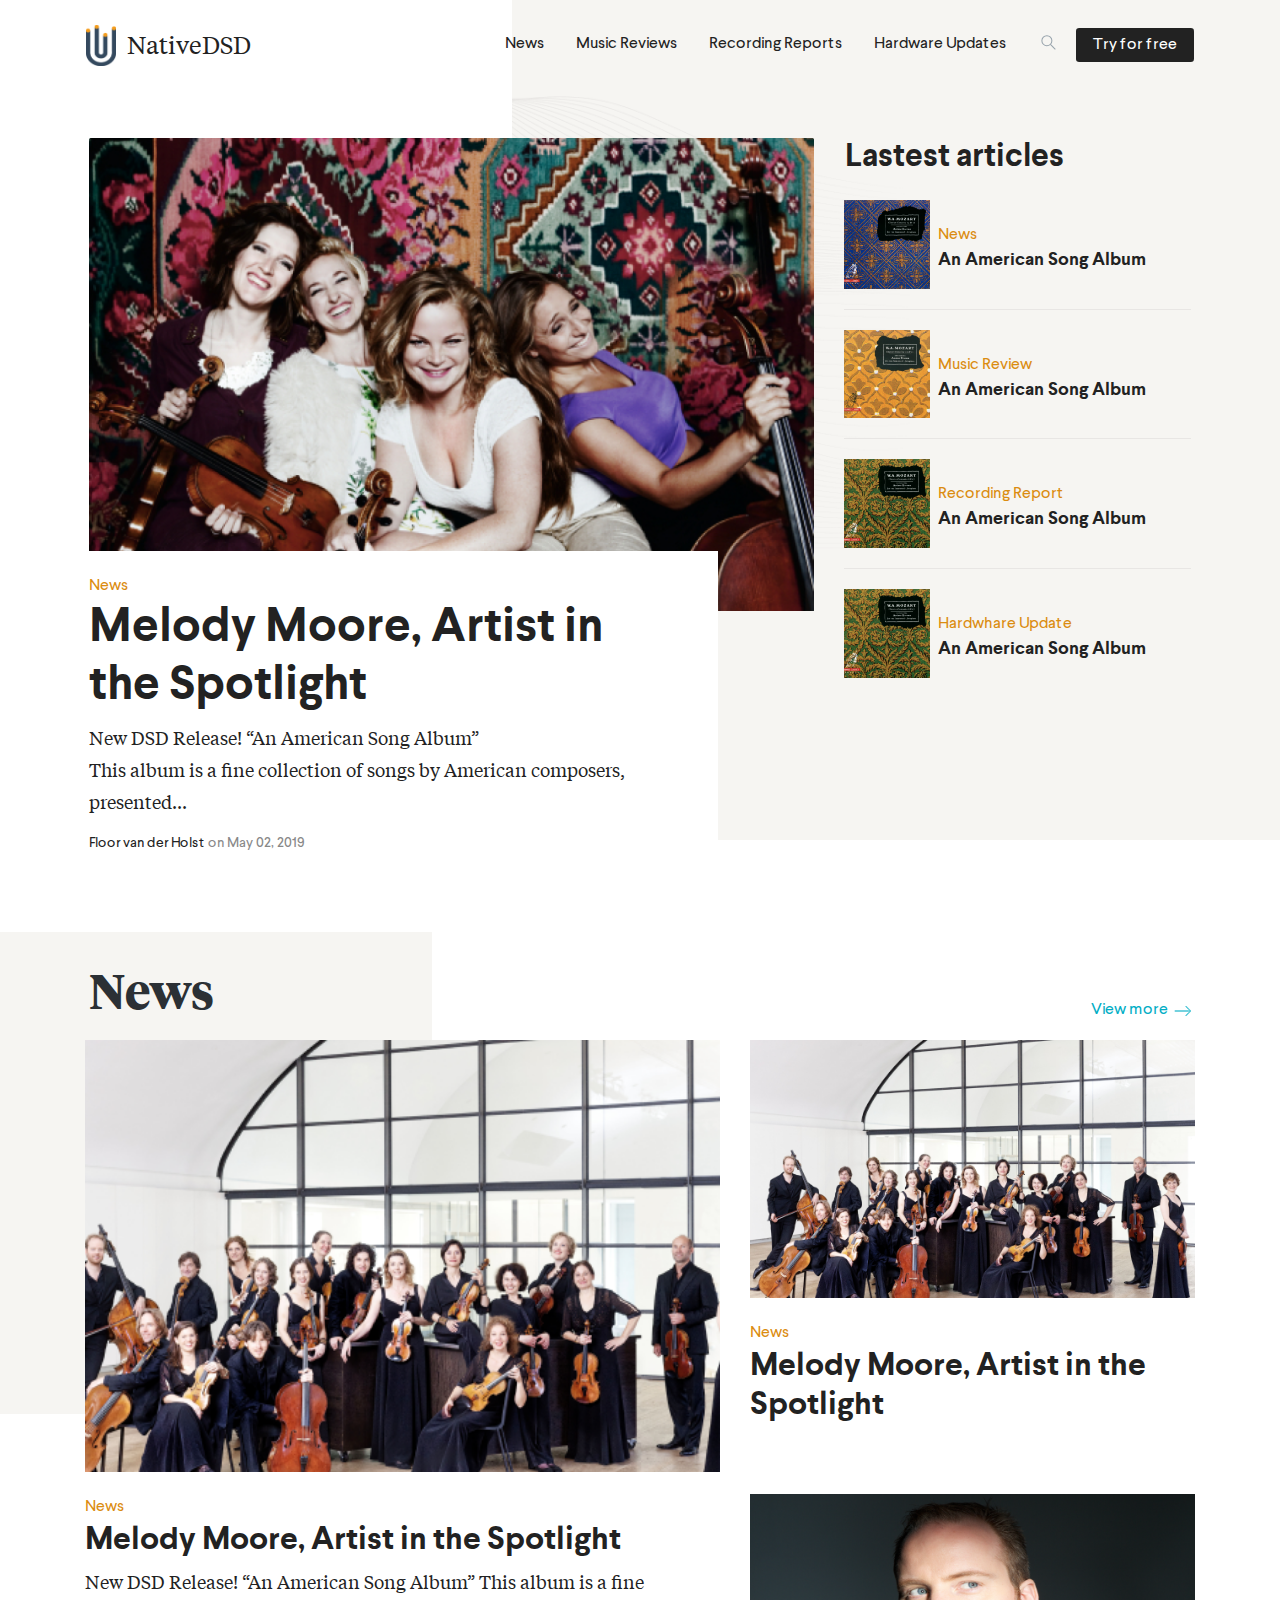
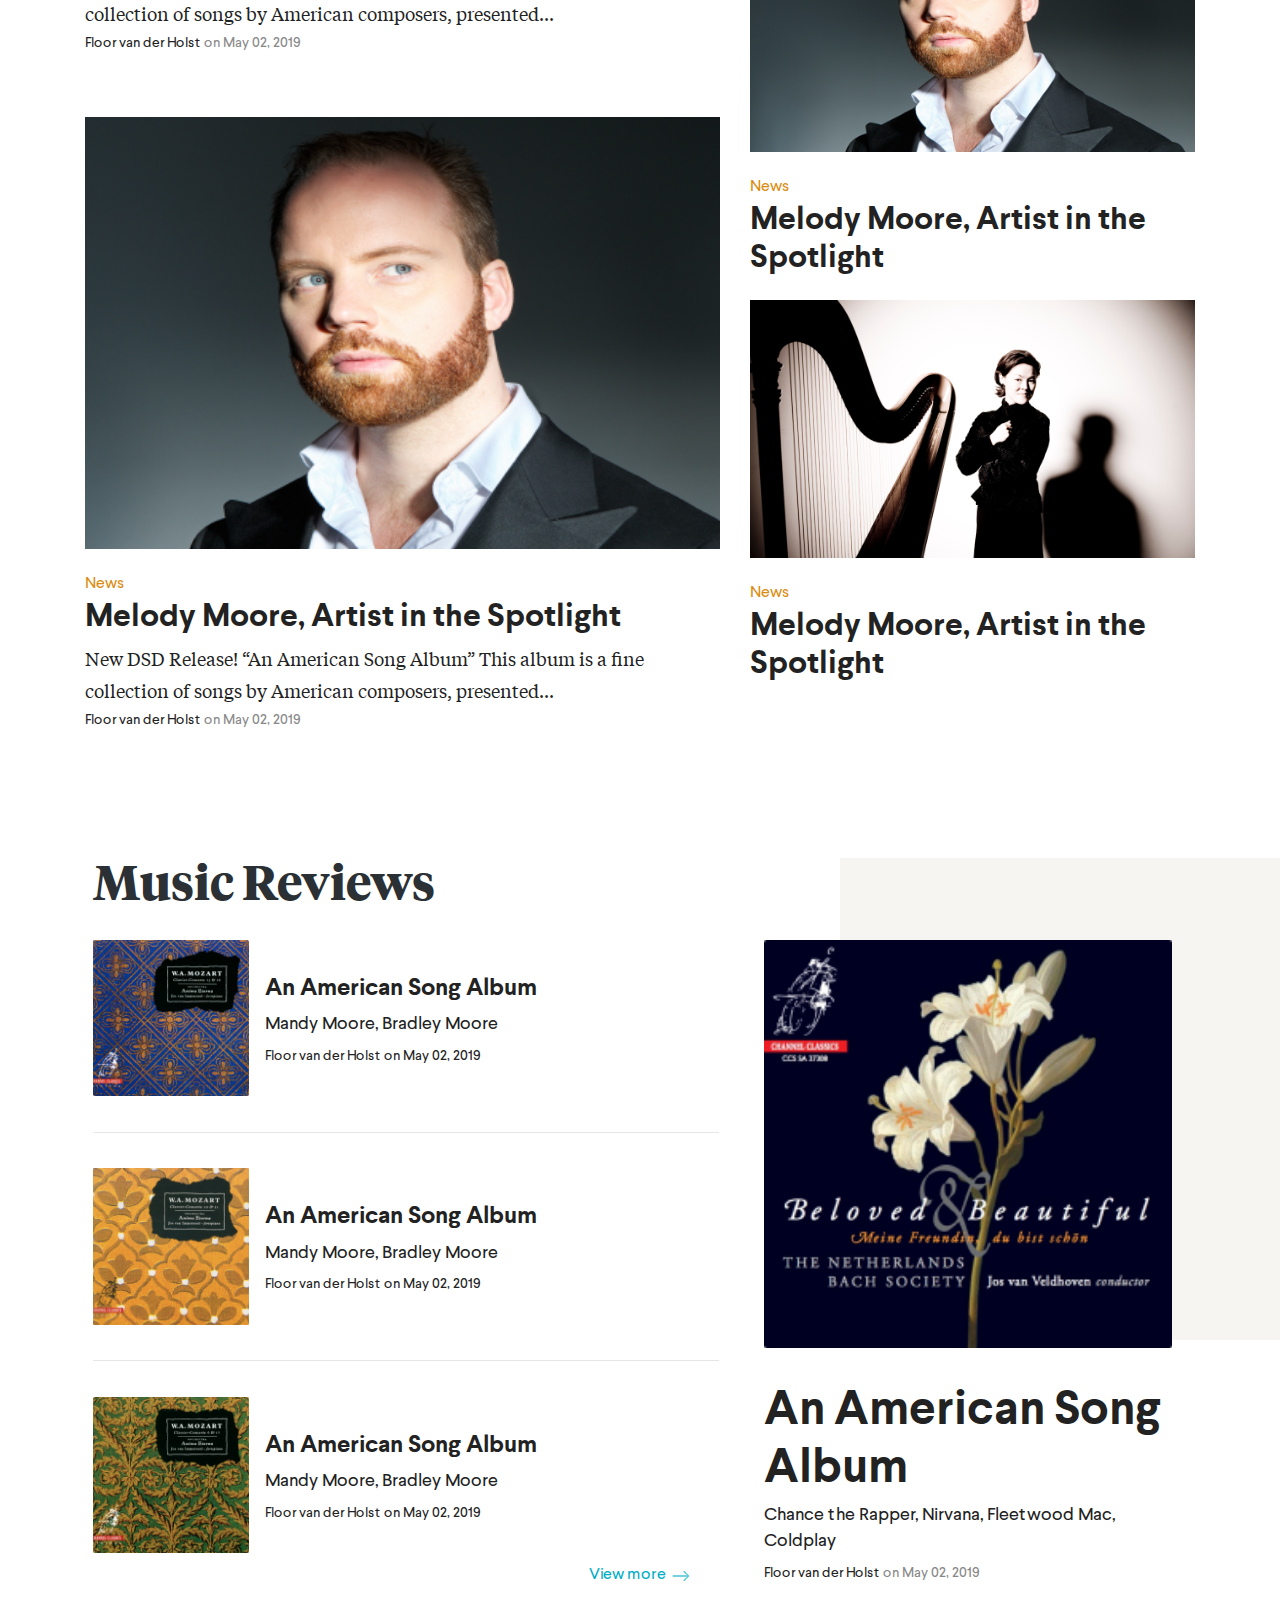
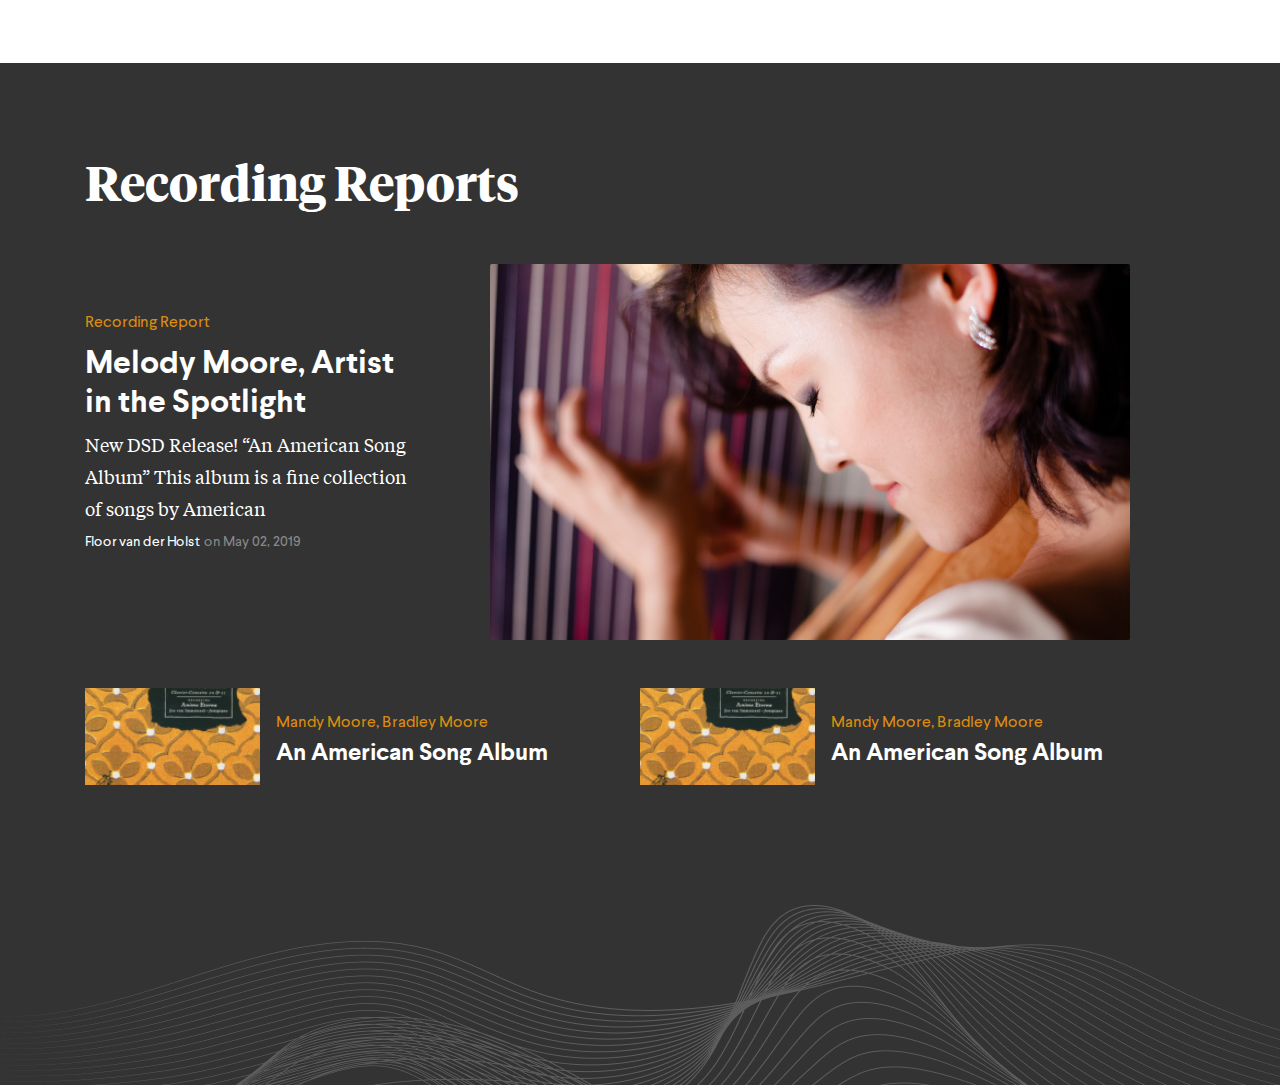
==== blog_overview.html @ 9f6ad86d "first" ====
<!DOCTYPE html>
<html>
<head>
  <meta charset="utf-8" />
  <title>Index | Agile - Bootstrap 4 Web Application</title>
  <meta name="description" content="Responsive, Bootstrap, BS4" />
  <meta name="viewport" content="width=device-width, initial-scale=1, maximum-scale=1" />
  
  <!-- style -->
  <!-- build:css assets/css/site.min.css -->
  <link rel="stylesheet" href="assets/css/bootstrap.css" type="text/css" />
  <link rel="stylesheet" href="assets/css/i-con.css" type="text/css" />
  <link rel="stylesheet" href="assets/css/theme.css" type="text/css" />
  <link rel="stylesheet" href="assets/css/style.css" type="text/css" />
  <link rel="stylesheet" href="assets/font/latofonts.css" type="text/css" />
  <link rel="stylesheet" href="assets/font/latostyle.css" type="text/css" />
  <!-- endbuild -->
</head>
<body class="layout-column">


<div id="main" class="layout-row flex bg-white">

    <div class="overview-left50 bg-white" style="height: 800px;">
    </div>

    <div class="overview-right50" >
        <img src="assets/img/background.png" style="height: 840px; width:100%" />
    </div>

<!-- ############ Content START-->
	<div id="content" class="flex ">
		<div class="">
		
   
    <div class="page-container">             
            <!-- <header id="header" class="page-header pt-2 pb-2"> -->
            <header class="pt-2 pb-2">
                <div class="navbar navbar-expand-lg" >
                <!-- brand -->
                <!-- navbar-brand -->
                <a href="index.html" class="">
                    <!-- <img src="assets/img/menu.png" /> -->
                    <img src="assets/img/logo.png"  class="icon-logo">
                    <span class="tiempos-reg24 mx-2" style="vertical-align: middle !important;">NativeDSD</span>
                </a>
                <!-- / brand -->
            
                <!-- Navbar collapse -->
                <div class="collapse navbar-collapse order-2 order-lg-1" id="navbarToggler">
                    
                    <ul class="navbar-nav ml-auto" data-nav>
                    <li class="nav-item">
                        <a href="" class="nav-link">
                        <span class="nav-text menu_item_font">News</span>
                        </a>
                    </li>
                    <li class="nav-item">
                        <a href="" class="nav-link">
                        <span class="nav-text menu_item_font">Music  Reviews</span>
                        </a>
                    </li>
                    <li class="nav-item">
                        <a href="" class="nav-link">
                        <span class="nav-text menu_item_font">Recording Reports </span>
                        </a>
                    </li>
                    <li class="nav-item">
                        <a href="" class="nav-link">
                        <span class="nav-text menu_item_font">Hardware Updates</span>
                        </a>
                    </li>                   
                    </ul>
                </div>
                
                <ul class="nav navbar-menu order-1 order-lg-2">
                    <li class="">
                    <a class="nav-link no-ajax" href="../docs?hideAside=false">                
                        <button type="submit" class="btn no-shadow no-bg px-0"><i
                        class="i-con i-con-search text-fade" style="width:18px;height:18px;"></i></button>      
                    </a>
                    </li>

                    <li class="d-flex align-items-center">
                    <a href="https://gum.co/Joem" target="_blank" class="btn btn-sm btn-bg i-con-h-a lars16 px-3" style="color: white !important;">
                        Try for free
                    </a>
                    </li>
                    <!-- Navarbar toggle btn -->
                    <li class="nav-item d-lg-none">
                    <a href="#" class="nav-link i-con-h-a px-1" data-toggle="collapse" data-toggle-class data-target="#navbarToggler">
                        <i class="i-con i-con-nav text-muted"><i></i></i>
                    </a>
                    </li>
                </ul>
                
                </div>
            </header>




            <div class="row mx-1 mt-5">
                <div class="col-md-8">
                    <div class="card-header bg-dark bg-img p-0 no-border" 
                    data-stellar-background-ratio="0.3" style=" background-position: 50% -68.6px;margin-bottom: 100px;"> 
                    <img src="assets/img/over.png" style="width:100%;"/>   
        
                    <div class="overview-left">
                        <div class="py-3 pb-5 bg-white main-color" style="background: white !important;  margin-top:-60px; margin-left:15px; width:100%;"> 
                            
                                <div class="text-sm highlight-color lars16 mt-2">News</div>
                                    <h2 class="larsbold48" style="color: #222222 !important;">Melody Moore, Artist in   <br> the Spotlight</h2>
                                    <div class="tiempos-text18" style="line-height: 32px;">New DSD Release! “An American Song Album” 
                                        <br>This album is a fine collection of songs by American composers, presented...                        </div>                        
                                    <div class="text-muted text-sm mt-3 lars14">Floor van der Holst <span class="color-dark">on May 02, 2019</span></div>
                                    
                        </div>               
                    </div>                                  
                </div>              
                </div>
                
                <div class="col-md-4">                             
                    <div class="row list-grid">                        
                        <div class="px-3 pt-0">
                            <h4 class="larsboldnew32">Lastest articles</h4>
                        </div>
                        
                        
                        <div class="col-12 mt-3">
                                <div class="list-item no-bg no-border" style="margin-bottom: 20px !important;">
                                    <div class="media media-2x1 col-3">
                                        <a class="media-content " style="background-image:url(assets/img/rect1.png)">
                                        </a>
                                        <div class="media-overlay overlay-top">
                                            <a href="#"><span class="badge badge-md text-uppercase bg-white-overlay"></span></a>
                                        </div>
                                        <div class="media-action ">
                                        </div>
                                    </div>
                                    <div class="list-content px-2" >
                                      
                                            <a class="list-subtitle d-block text-muted mt-2 lars16 highlight-color">News</a>
                                            <a href="#" class="list-title text-md larsbold18">
                                                An American Song Album 
                                            </a>
                                        
                                            
                                    </div>
                                </div>
                        </div>

                        <div class="col-12 mx-auto">
                            <div style="background: #E8E6E4; height:1px; margin-bottom: 20px;"></div>
                        </div>

                        <div class="col-12">
                            
                            <div class="list-item  no-bg no-border" style="margin-bottom: 20px !important;">
                                <div class="media media-2x1 col-3">
                                    <a class="media-content " style="background-image:url(assets/img/rect2.png)">
                                    </a>
                                    <div class="media-overlay overlay-top">
                                        <a href="#"><span class="badge badge-md text-uppercase bg-white-overlay"></span></a>
                                    </div>
                                    <div class="media-action ">
                                    </div>
                                </div>
                                <div class="list-content px-2">
                                   
                                            <a class="list-subtitle d-block text-muted mt-2 lars16 highlight-color">Music Review</a>
                                            <a href="#" class="list-title text-md larsbold18">
                                                An American Song Album 
                                            </a>
                                    
                                </div>
                            </div>
                        </div>
                        

                        <div class="col-12 mx-auto">
                                <div style="background: #E8E6E4; height:1px; margin-bottom: 20px;"></div>
                            </div>

                        <div class="col-12">
                            <div class="list-item  no-bg no-border" style="margin-bottom: 20px !important;">
                                <div class="media media-2x1 col-3">
                                    <a class="media-content " style="background-image:url(assets/img/rect3.png)">
                                    </a>
                                    <div class="media-overlay overlay-top">
                                        <a href="#"><span class="badge badge-md text-uppercase bg-white-overlay"></span></a>
                                    </div>
                                    <div class="media-action ">
                                    </div>
                                </div>
                                <div class="list-content px-2">
                                    
                                        <a class="list-subtitle d-block text-muted mt-2 lars16 highlight-color">Recording Report</a>
                                        <a href="#" class="list-title text-md larsbold18">
                                            An American Song Album 
                                        </a>                                      
                                   
                                </div>
                            </div>
                        </div>

                            <div class="col-12 mx-auto">
                                <div style="background: #E8E6E4; height:1px; margin-bottom: 20px;"></div>
                            </div>

                            <div class="col-12">
                                <div class="list-item  no-bg no-border" style="margin-bottom: 20px !important;">
                                    <div class="media media-2x1 col-3">
                                        <a class="media-content " style="background-image:url(assets/img/rect3.png)">
                                        </a>
                                        <div class="media-overlay overlay-top">
                                            <a href="#"><span class="badge badge-md text-uppercase bg-white-overlay"></span></a>
                                        </div>
                                        <div class="media-action ">
                                        </div>
                                    </div>
                                    <div class="list-content px-2">
                                        <!-- <div class="list-body "> -->
                                            <a class="list-subtitle d-block text-muted mt-2 lars16 highlight-color">Hardwhare Update</a>
                                            <a href="#" class="list-title text-md larsbold18">
                                                An American Song Album 
                                            </a>                                      
                                        <!-- </div> -->
                                        <!-- <div class="list-footer ">
                                            <div class="text-muted text-sm">Feb 22, 11:38 am</div>
                                        </div> -->
                                    </div>
                                </div>
                            </div>
                                
                        </div>              
                </div>
                
            </div>
            
                


            <div class="mt-5 py-5 " id="lightBlack">

                    <div class="col-12 col-lg-12 mx-auto mt-5 py-5">
                    
                        <div class="d-flex px-1 pt-5 pb-2" >
                            <div class="flex"  style="z-index: 10;">
                                <h2 class="tiempos-bold48 pt-3">News</h2>
                            </div>
                            <div class="pt-5">
                                <span> <a  class="larsreg16 color-green">View more</a> <img src="assets/img/right-arrow.png" />  </span>                        
                            </div>                        
                        </div>


                        <div class="overview-left" style="z-index: 0;">
                                <img src="assets/img/shape.png" style="margin-left: -150px; margin-top:-100px; "/>
                        </div>


                        <div class="row">
                            <div class="col-md-7 mx-auto">      
                                <div class="row list-grouped mt-2">
                                    <div class="col-md-12 mx-auto">                                      
                                        <div class="list-item">
                                            <div class="media media-4x375">
                                                <a class="media-content " style="background-image:url(assets/img/overview1.png)">
                                                </a>
                                                <div class="media-action ">
                                                </div>
                                            </div>
                        
                                            <div class="list-content ">
                                                <div class="list-body ">
                                                    <div class="mb-1">                                            
                                                    </div>
                                                    <a class="list-subtitle d-block text-muted mt-2 lars16 highlight-color">News</a>
                                                    <h5 class="larsbold32">Melody Moore, Artist in the Spotlight</h5>
                                                    <div class="tiempos-text18">New DSD Release! “An American Song Album” This album is a fine collection of songs by American composers, presented...</div>
                                                    <div class="text-muted text-sm lars14 mt-1">Floor van der Holst <span class="color-dark">on May 02, 2019</span></div>
                                                </div>
                                               
                                            </div>
                                        </div>          
                                    </div>          
                    
                                    <div class="col-md-12  mx-auto mt-5">                                 
                                        <div class="list-item">
                                            <div class="media media-4x375">
                                                <a class="media-content " style="background-image:url(assets/img/overview2.png)">
                                                </a>
                                                <div class="media-action ">
                                                </div>
                                            </div>
                    
                                            <div class="list-content ">
                                                <div class="list-body ">
                                                    <div class="mb-1">                                                    
                                                    </div>                  
                                                    <a class="list-subtitle d-block text-muted mt-2 lars16 highlight-color">News</a>                              
                                                    <h5 class="larsbold32">Melody Moore, Artist in the Spotlight</h5>
                                                    <div class="tiempos-text18">New DSD Release! “An American Song Album” This album is a fine collection of songs by American composers, presented...</div>
                                                    <div class="text-muted text-sm lars14 mt-1">Floor van der Holst <span class="color-dark">on May 02, 2019</span></div>
                                                </div>
                                                
                                            </div>
                                        </div>                              
                                    </div>  
            
                                </div>    
                            </div>




                            <div class="col-md-5 mx-auto">      
                                <div class="row list-grouped mt-2">

                                    <div class="col-md-12 mx-auto">                                      
                                        <div class="list-item">
                                            <div class="media media-4x358">
                                                <a class="media-content " style="background-image:url(assets/img/overview1.png)">
                                                </a>
                                                <div class="media-action ">
                                                </div>
                                            </div>
                        
                                            <div class="list-content ">
                                                <div class="list-body ">
                                                    <div class="mb-1">                                            
                                                    </div>
                                                    <a class="list-subtitle d-block text-muted mt-2 lars16 highlight-color">News</a>
                                                    <h5 class="larsbold32">Melody Moore, Artist in the Spotlight</h5>
                                                    
                                                </div>
                                               
                                            </div>
                                        </div>          
                                    </div>          
                    
                                    <div class="col-md-12  mx-auto mt-5">                                 
                                        <div class="list-item">
                                            <div class="media media-4x358">
                                                <a class="media-content " style="background-image:url(assets/img/overview2.png)">
                                                </a>
                                                <div class="media-action ">
                                                </div>
                                            </div>
                    
                                            <div class="list-content ">
                                                <div class="list-body ">
                                                    <div class="mb-1">                                                    
                                                    </div>                                         
                                                    <a class="list-subtitle d-block text-muted mt-2 lars16 highlight-color">News</a>       
                                                    <h5 class="larsbold32">Melody Moore, Artist in the Spotlight</h5>
                                                    
                                                </div>
                                                
                                            </div>
                                        </div>                              
                                    </div>  
            
            
            
            
            
                                    <div class="col-md-12 mx-auto">                                      
                                            <div class="list-item">
                                                <div class="media media-4x358">
                                                    <a class="media-content " style="background-image:url(assets/img/overview3.png)">
                                                    </a>
                                                    <div class="media-action ">
                                                    </div>
                                                </div>
                            
                                                <div class="list-content ">
                                                    <div class="list-body ">
                                                        <div class="mb-1">                                            
                                                        </div>
                                                        <a class="list-subtitle d-block text-muted mt-2 lars16 highlight-color">News</a>
                                                        <h5 class="larsbold32">Melody Moore, Artist in the Spotlight</h5>
                                                    </div>
                                                    
                                                </div>
                                            </div>          
                                    </div>                                                                                                                                                                                                                                    
                                </div>    


                            </div>
                        </div>                        
                            
                    </div>    
                    





                    <div class=" px-md-2 py-3 mt-5" id="lightBlack">
                        
                        <div class="overview-right0" style="z-index: 0;">
                                <img src="assets/img/shape.png" style="margin-left: 200px;"/>
                        </div>
                            
                        <div class="col-12 col-lg-12 mx-auto">


                            <h2 class="tiempos-bold48 mt-3 mb-2 mt-3">Music Reviews</h2>
                                        

                            <div class="row list-grouped mt-4">

                                <div class="col-md-7">
                                        
                                    <div class="row list-grid">
                                        
                                    <div class="col-12 mb-4">
                                            <div class="list-item ">
                                                <div class="media media-4x3 col-3">
                                                    <a class="media-content " style="background-image:url(assets/img/rect1.png)">
                                                    </a>
                                                    <div class="media-overlay overlay-top">
                                                        <a href="#"><span class="badge badge-md text-uppercase bg-white-overlay"></span></a>
                                                    </div>
                                                    <div class="media-action ">
                                                    </div>
                                                </div>
                                                <div class="list-content px-3">
                                                    
                                                        <a href="#" class="list-title text-md larsbold24">
                                                            An American Song Album 
                                                        </a>
                                                        <a class="list-subtitle d-block text-muted mt-2 lars18">Mandy Moore, Bradley Moore</a>
                                                        <div class="text-muted text-sm mt-2 lars14">Floor van der Holst on May 02, 2019</div>                                        
                                                    
                                                </div>
                                            </div>
                                    </div>

                                    <div class="col-12 mx-auto">
                                        <div  class="mb-4" style="background: #E8E6E4; height:1px;"></div>
                                    </div>


                                    <div class="col-12 mb-4">
                                            <div class="list-item">
                                                <div class="media media-4x3 col-3">
                                                    <a class="media-content " style="background-image:url(assets/img/rect2.png)">
                                                    </a>
                                                    <div class="media-overlay overlay-top">
                                                        <a href="#"><span class="badge badge-md text-uppercase bg-white-overlay"></span></a>
                                                    </div>
                                                    <div class="media-action ">
                                                    </div>
                                                </div>
                                                <div class="list-content px-3">
                                                   
                                                    <a href="#" class="list-title text-md larsbold24">
                                                        An American Song Album 
                                                    </a>
                                                    <a class="list-subtitle d-block text-muted mt-2 lars18">Mandy Moore, Bradley Moore</a>
                                                    <div class="text-muted text-sm mt-2 lars14">Floor van der Holst on May 02, 2019</div>                                             
                                                   
                                                </div>
                                            </div>
                                    </div>

                                    <div class="col-12 mx-auto">
                                        <div  class="mb-4" style="background: #E8E6E4; height:1px;"></div>
                                    </div>


                                    <div class="col-12 mb-">
                                        <div class="list-item">
                                            <div class="media media-4x3 col-3">
                                                <a class="media-content " style="background-image:url(assets/img/rect3.png)">
                                                </a>
                                                <div class="media-overlay overlay-top">
                                                    <a href="#"><span class="badge badge-md text-uppercase bg-white-overlay"></span></a>
                                                </div>
                                                <div class="media-action ">
                                                </div>
                                            </div>
                                            <div class="list-content px-3">
                                               
                                                    <a href="#" class="list-title text-md larsbold24">
                                                            An American Song Album 
                                                    </a>
                                                    <a class="list-subtitle d-block text-muted mt-2 lars18">Mandy Moore, Bradley Moore</a>
                                                    <div class="text-muted text-sm mt-2 lars14">Floor van der Holst on May 02, 2019</div>                                           
                                                
                                            </div>
                                        </div>
                                    </div> 
                                    
                                    <div class="col-12  text-right" >
                                            <span style="padding-right:30px;"> <a  class="larsreg16 color-green">View more</a> <img src="assets/img/right-arrow.png" />  </span>
                                    </div>
                                    

                                    </div>                                                            
                                </div>        




                                <div class="col-md-5 mx-auto">
                                    <div class="list-item col-md-12">
                                        <div class="media media-4x3">
                                            <a class="media-content " style="background-image:url(assets/img/image1.png)">
                                            </a>
                                            <div class="media-action ">
                                            </div>
                                        </div>

                                        <div class="list-content ">
                                            <div class="list-body ">
                                                <div class="mb-3">
                                                    
                                                </div>
                                                
                                                <h3 class="larsbold48">An American Song Album</h3>
                                                <a class="list-subtitle d-block text-muted mt-2 lars18">Chance the Rapper, Nirvana, Fleetwood Mac, Coldplay</a>                                            
                                                <div class="text-muted text-sm mt-2 lars14 ">Floor van der Holst <span class="color-dark"> on May 02, 2019 </span></div>
                                            </div>                                            
                                        </div>
                                    </div>

                                </div>

        
                            
                            </div>    
                        </div>    
                    </div>


            </div>
    </div>



 


</div>



        <footer id="footer" class="page-footer bg-footer">
			<div class="page-container ">                
                <div class="col-12 pt-5 row" >
                    <div class="col-md-6 pt-5" >
                    <h3 class="tiempos-bold48" style="color:white !important;">Recording Reports</h3>                        
                    </div>
                </div>

                <div class="row col-12 mt-5" >
                    <div class="col-md-4" >
                        <a class="list-subtitle d-block text-muted mt-5 highlight-color lars16">Recording Report</a>
                        <h3 class="larsbold32 mt-2" style="color:white !important;">Melody Moore, Artist in the Spotlight</h3>  
                        <a class="list-subtitle d-block text-muted mt-2 tiempos-text18" style="color:white !important;">New DSD Release! “An American Song Album” This album is a fine collection of songs by American</a>
                        <div class="text-muted text-sm mt-2 lars14 mt-1" style="color:white !important;">Floor van der Holst <span class="color-dark">on May 02, 2019</span></div>
                    </div>
                    <div class="col-md-8 text-center" >
                        <img src="assets/img/footer2.png" />
                    </div>
    
                </div>



                <div class="col-12 row mt-5 pb-5" >
                        <div class="col-md-6" >
    
                                <div class="row list-grid">
                                <div class="col-12 mb-4">
                                        <div class="list-item">
                                            <div class="media media-2x1 col-4">
                                                <a class="media-content " style="background-image:url(assets/img/rect2.png)">
                                                </a>
                                                <div class="media-overlay overlay-top">
                                                    <a href="#"><span class="badge badge-md text-uppercase bg-white-overlay"></span></a>
                                                </div>
                                                <div class="media-action ">
                                                </div>
                                            </div>
                                            <div class="list-content px-3">
                                                <!-- <div class="list-body "> -->
                                                        <a class="list-subtitle d-block text-muted mt-2 lars16 highlight-color">Mandy Moore, Bradley Moore</a>
                                                    <a href="#" class="list-title text-md larsbold24"  style="color:white !important;">
                                                        An American Song Album 
                                                    </a>
                                                    
                                                <!-- </div> -->
                                                <!-- <div class="list-footer ">
                                                    <div class="text-muted text-sm">Feb 22, 11:38 am</div>
                                                </div> -->
                                            </div>
                                        </div>
                                </div>
                                </div>


                        </div>
                        <div class="col-md-6" >
                                <div class="row list-grid">
                                <div class="col-12 mb-4">
                                        <div class="list-item">
                                            <div class="media media-2x1 col-4">
                                                <a class="media-content " style="background-image:url(assets/img/rect2.png)">
                                                </a>
                                                <div class="media-overlay overlay-top">
                                                    <a href="#"><span class="badge badge-md text-uppercase bg-white-overlay"></span></a>
                                                </div>
                                                <div class="media-action ">
                                                </div>
                                            </div>
                                            <div class="list-content px-3">
                                                <!-- <div class="list-body "> -->
                                                    <a class="list-subtitle d-block text-muted mt-2 lars16 highlight-color">Mandy Moore, Bradley Moore</a>
                                                    <a href="#" class="list-title text-md larsbold24"  style="color:white !important;">
                                                        An American Song Album 
                                                    </a>

                                                <!-- </div> -->
                                                <!-- <div class="list-footer ">
                                                    <div class="text-muted text-sm">Feb 22, 11:38 am</div>
                                                </div> -->
                                            </div>
                                        </div>
                                </div>
                                </div>

                        </div>
        
                </div>

               
                   
              
            </div>
            
            <div class="row mt-5">
                    <div class="col-12 col-md-12 mx-auto" style="text-align: center">
                        <img src="assets/img/pattern.png" />    
                    </div>

            </div>
            
            
        
        </footer>


		<!-- ############ Footer END-->
	</div>
<!-- ############ Content END-->
</div>


  <!-- build:js assets/js/site.min.js -->
  <!-- jQuery -->
  <script src="libs/jquery/dist/jquery.min.js"></script>
  <!-- Bootstrap -->
  <script src="libs/popper.js/dist/umd/popper.min.js"></script>
  <script src="libs/bootstrap/dist/js/bootstrap.min.js"></script>
  
  <!-- lazyload plugin -->
  <script src="assets/js/lazyload.config.js"></script>
  <script src="assets/js/lazyload.js"></script>
  <script src="assets/js/plugin.js"></script>
  <!-- theme -->
  <script src="assets/js/theme.js"></script>
  <!-- endbuild -->
</body>
</html>
---- assets/css/i-con.css ----
/*
CSS Icon
*/
.i-con {
  -webkit-transform: translate3d(0, 0, 0);
  -ms-transform: translate3d(0, 0, 0);
  border: 1px solid transparent;
  border-radius: 2px;
  display: inline-block;
  vertical-align: -2px;
  margin: -2px 0;
  position: relative;
  transition: all .3s;
  width: 16px;
  height: 16px;
  background: transparent;
  box-sizing: content-box; }
  .i-con:before, .i-con:after,
  .i-con span:before,
  .i-con span:after,
  .i-con i:before,
  .i-con i:after {
    content: "";
    width: 0;
    height: 0;
    left: 50%;
    top: 50%;
    transform: translate(-50%, -50%);
    border-top-width: inherit;
    border-color: currentColor;
    border-top-style: solid;
    position: absolute;
    z-index: 2;
    box-sizing: border-box; }
  .i-con span,
  .i-con i {
    width: 100%;
    height: 100%;
    margin: 0 !important;
    left: 50%;
    top: 50%;
    transform: translate(-50%, -50%);
    border: inherit;
    border-radius: inherit;
    border-color: transparent;
    box-sizing: content-box;
    position: absolute;
    z-index: 3; }
  .i-con .i-con-border {
    width: 87.5%;
    height: 87.5%;
    border: inherit;
    border-color: currentColor;
    border-radius: 50%; }
    .i-con .i-con-border.i-con-border-lg {
      width: 125%;
      height: 125%; }
  .i-con.b-2x {
    margin: -3px 0; }

.i-con-h-a .i-con:before, .i-con-h-a .i-con:after,
.i-con-h-a .i-con span:before,
.i-con-h-a .i-con span:after,
.i-con-h-a .i-con i:before,
.i-con-h-a .i-con i:after {
  transition: all 0.2s ease-in-out; }

.i-con-menu:before {
  width: 75%;
  top: 25%;
  left: 12.5%;
  transform: translate(0%, -50%); }

.i-con-menu:after {
  width: 50%;
  top: 75%;
  left: 12.5%;
  transform: translate(0%, -50%); }

.i-con-menu i:before {
  width: 75%; }

.i-con-h-a:hover .i-con-menu:before,
.i-con-h-a:active .i-con-menu:before {
  width: 50%; }

.i-con-h-a:hover .i-con-menu:after,
.i-con-h-a:active .i-con-menu:after {
  width: 75%; }

.active > .i-con-menu:before {
  width: 60% !important;
  left: 50% !important;
  top: 50%;
  transform: translate(-50%, -50%) rotate(-225deg);
  transition-delay: 0.2s; }

.active > .i-con-menu:after {
  width: 60% !important;
  left: 50% !important;
  top: 50%;
  transform: translate(-50%, -50%) rotate(225deg);
  transition-delay: 0.2s; }

.active > .i-con-menu i {
  width: 0; }

.i-con-nav:before {
  width: 75%;
  top: 25%;
  left: 12.5%;
  transform: translate(0%, -50%); }

.i-con-nav:after {
  width: 75%;
  top: 75%;
  left: 12.5%;
  transform: translate(0%, -50%); }

.i-con-nav i:before {
  width: 0%;
  top: 25%;
  left: 0%; }

.i-con-nav i:after {
  width: 0%;
  top: 75%;
  left: 0%; }

.i-con-nav i i:before {
  width: 75%;
  left: 50%;
  top: 50%; }

.i-con-nav i i:after {
  width: 0%;
  left: 0%;
  top: 50%; }

.i-con-h-a:hover .i-con-nav:before,
.i-con-h-a:active .i-con-nav:before {
  width: 0;
  left: 100%;
  transition-delay: 0.1s; }

.i-con-h-a:hover .i-con-nav:after,
.i-con-h-a:active .i-con-nav:after {
  width: 0%;
  left: 100%;
  transition-delay: 0.3s; }

.i-con-h-a:hover .i-con-nav i:before,
.i-con-h-a:active .i-con-nav i:before {
  width: 80%;
  left: 50%;
  transition-delay: 0.1s; }

.i-con-h-a:hover .i-con-nav i:after,
.i-con-h-a:active .i-con-nav i:after {
  width: 80%;
  left: 50%;
  transition-delay: 0.3s; }

.i-con-h-a:hover .i-con-nav i i:before,
.i-con-h-a:active .i-con-nav i i:before {
  width: 0%;
  left: 100%;
  transition-delay: 0.2s; }

.i-con-h-a:hover .i-con-nav i i:after,
.i-con-h-a:active .i-con-nav i i:after {
  width: 80%;
  left: 50%;
  transition-delay: 0.2s; }

.active > .i-con-nav:before {
  width: 60% !important;
  left: 50% !important;
  top: 50% !important;
  transform: translate(-50%, -50%) rotate(-225deg);
  transition-delay: 0s !important;
  opacity: 1; }

.active > .i-con-nav:after {
  width: 60% !important;
  left: 50% !important;
  top: 50% !important;
  transform: translate(-50%, -50%) rotate(225deg);
  transition-delay: 0s !important;
  opacity: 1; }

.active > .i-con-nav i {
  opacity: 0; }

.i-con-search {
  transform: rotate(45deg); }
  .i-con-search:before {
    left: 31.25%;
    width: 62.5%;
    height: 62.5%;
    border-radius: 100%;
    border: inherit;
    border-color: currentColor; }
  .i-con-search:after {
    left: 62.5%;
    width: 37.5%;
    transform: translate(0%, -50%); }
  .i-con-h-a:hover .i-con-search,
  .i-con-h-a:active .i-con-search {
    transform: rotate(135deg); }
  .active > .i-con-search.active-solid:before, .i-con-search.solid:before {
    background-color: currentColor; }

.i-con-plus:before {
  width: 75%;
  transform: translate(-50%, -50%) rotate(90deg); }

.i-con-plus:after {
  width: 75%; }

.i-con-h-a:hover .i-con-plus:before,
.i-con-h-a:active .i-con-plus:before,
.active > .i-con-plus:before {
  transform: translate(-50%, -50%) rotate(180deg); }

.i-con-h-a:hover .i-con-plus:after,
.i-con-h-a:active .i-con-plus:after,
.active > .i-con-plus:after {
  transform: translate(-50%, -50%) rotate(90deg); }

.i-con-minus:before {
  width: 75%; }

.i-con-minus:after {
  width: 0; }

.i-con-h-a:hover .i-con-minus:before,
.i-con-h-a:active .i-con-minus:before {
  transform: translate(-50%, -50%) rotate(90deg); }

.active > .i-con-minus:before {
  height: 60%;
  border: inherit;
  border-color: currentColor;
  border-radius: 2px; }

.i-con-close:before {
  width: 75%;
  transform: translate(-50%, -50%) rotate(45deg); }

.i-con-close:after {
  width: 75%;
  transform: translate(-50%, -50%) rotate(-45deg); }

.i-con-h-a:hover .i-con-close:before,
.i-con-h-a:active .i-con-close:before,
.active > .i-con-close:before {
  transform: translate(-50%, -50%) rotate(135deg); }

.i-con-h-a:hover .i-con-close:after,
.i-con-h-a:active .i-con-close:after,
.active > .i-con-close:after {
  transform: translate(-50%, -50%) rotate(225deg); }

.i-con-ok:before {
  height: 37.5%;
  width: 75%;
  top: 45%;
  border-right: inherit;
  border-right-color: currentColor;
  border-top-right-radius: 2px;
  transform: translate(-50%, -50%) rotate(140deg); }

.i-con-ok:after {
  width: 0; }

.i-con-h-a:hover .i-con-ok:before,
.i-con-h-a:active .i-con-ok:before,
.active > .i-con-ok:before {
  width: 80%;
  transform: translate(-50%, -50%) rotate(130deg); }

.i-con-edit {
  transform: rotate(45deg); }
  .i-con-edit:before {
    width: 37.5%;
    height: 50%;
    top: 35%;
    border: inherit;
    border-color: currentColor;
    border-top-left-radius: 2px;
    border-top-right-radius: 2px; }
  .i-con-edit:after {
    width: 37.5%;
    height: 37.5%;
    top: 45%;
    border: inherit;
    border-color: transparent transparent currentColor currentColor;
    transform: rotate(-45deg) translate(-50%, -50%) skew(-20deg, -20deg);
    transform-origin: top center; }
  .i-con-h-a:hover .i-con-edit,
  .i-con-h-a:active .i-con-edit {
    transform: rotate(0deg); }
  .active > .i-con-edit.active-solid:before, .i-con-edit.solid:before {
    background-color: currentColor; }

.i-con-trash:before {
  width: 55%;
  height: 50%;
  top: 45%;
  border: inherit;
  border-color: currentColor;
  border-top-width: 0;
  border-bottom-right-radius: 2px;
  border-bottom-left-radius: 2px;
  transform: translate(-50%, 0%); }

.i-con-trash:after {
  width: 0; }

.i-con-trash i {
  transition: all .3s; }
  .i-con-trash i:before {
    width: 40%;
    height: 25%;
    top: 7.5%;
    border: inherit;
    border-color: currentColor currentColor transparent currentColor;
    border-bottom: 0;
    border-radius: 2px 2px 0 0;
    transform: translate(-50%, 0%); }
  .i-con-trash i:after {
    width: 75%;
    top: 25%;
    transform: translate(-50%, 0%); }

.i-con-h-a:hover .i-con-trash i,
.i-con-h-a:active .i-con-trash i {
  transform: translate(-50%, -50%) rotate(25deg);
  transform-origin: 80% 50%; }

.active > .i-con-trash.active-solid:before, .i-con-trash.solid:before {
  background-color: currentColor; }

.i-con-sort:before {
  width: 75%;
  top: 25%; }

.i-con-sort:after {
  width: 25%;
  top: 75%; }

.i-con-sort i:before {
  width: 50%; }

.i-con-sort i:after {
  width: 0; }

.i-con-h-a:hover .i-con-sort:before,
.i-con-h-a:active .i-con-sort:before,
.active .i-con-sort:before,
.asc .i-con-sort:before {
  width: 25%; }

.i-con-h-a:hover .i-con-sort:after,
.i-con-h-a:active .i-con-sort:after,
.active .i-con-sort:after,
.asc .i-con-sort:after {
  width: 75%; }

.i-con-help:before {
  width: 37.5%;
  height: 37.5%;
  top: 20%;
  border: inherit;
  border-color: currentColor currentColor currentColor transparent;
  border-radius: 50%;
  transform: translate(-50%, 0) rotate(-45deg); }

.i-con-help:after {
  width: 0%;
  height: 15%;
  top: 57.5%;
  border-left: inherit;
  border-left-color: currentColor; }

.i-con-help i:before {
  width: 0;
  height: 1%;
  top: 80%;
  border-left: inherit;
  border-left-color: currentColor; }

.i-con-help i:after {
  width: 0; }

.i-con-h-a:hover .i-con-help:before,
.i-con-h-a:active .i-con-help:before,
.active > .i-con-help:before {
  border-color: currentColor currentColor transparent currentColor; }

.i-con-warning:before {
  width: 0;
  height: 40%;
  top: 40%;
  border-left: inherit;
  border-left-color: currentColor; }

.i-con-warning:after {
  width: 0;
  top: 75%;
  border-left: inherit;
  border-left-color: currentColor; }

.i-con-h-a:hover .i-con-warning:before,
.i-con-h-a:active .i-con-warning:before,
.active > .i-con-warning:before {
  height: 0;
  top: 75%; }

.i-con-h-a:hover .i-con-warning:after,
.i-con-h-a:active .i-con-warning:after,
.active > .i-con-warning:after {
  height: 40%;
  top: 40%; }

.i-con-info:before {
  width: 0;
  top: 25%;
  border-left: inherit;
  border-left-color: currentColor; }

.i-con-info:after {
  width: 0;
  height: 40%;
  top: 60%;
  border-left: inherit;
  border-left-color: currentColor; }

.i-con-h-a:hover .i-con-info:before,
.i-con-h-a:active .i-con-info:before,
.active > .i-con-info:before {
  height: 40%;
  top: 60%; }

.i-con-h-a:hover .i-con-info:after,
.i-con-h-a:active .i-con-info:after,
.active > .i-con-info:after {
  height: 0;
  top: 25%; }

.i-con-attachment:before {
  width: 65%;
  height: 50%;
  left: auto;
  right: 0%;
  top: auto;
  bottom: 25%;
  transform: translate(0, 0);
  border: inherit;
  border-color: currentColor currentColor currentColor transparent;
  border-radius: 0 10rem 10rem 0;
  border-left-width: 0; }

.i-con-attachment:after {
  width: 45%;
  height: 30%;
  bottom: 25%;
  top: auto;
  left: 25%;
  transform: translate(0, 0);
  border: inherit;
  border-color: currentColor transparent currentColor currentColor;
  border-radius: 10rem 0 0 10rem;
  border-right-width: 0; }

.i-con-attachment i:before {
  width: 35%;
  height: 50%;
  bottom: 25%;
  top: auto;
  left: 0%;
  transform: translate(0, 0);
  border: inherit;
  border-color: currentColor transparent transparent currentColor;
  border-radius: 10rem 0 0 10rem;
  border-right-width: 0; }

.i-con-h-a:hover .i-con-attachment:after,
.i-con-h-a:active .i-con-attachment:after,
.active > .i-con-attachment:after {
  width: 50%; }

.i-con-more:before, .i-con-more:after,
.i-con-more i:after {
  width: 12.5%;
  height: 12.5%;
  max-width: 4px;
  max-height: 4px;
  border-radius: 50%;
  border: none;
  background-color: currentColor; }

.i-con-more:before {
  top: 25%; }

.i-con-more:after {
  top: 75%; }

.i-con-more i:before {
  width: 0; }

.i-con-h-a:hover .i-con-more,
.i-con-h-a:active .i-con-more,
.active > .i-con-more {
  transform: rotate(-180deg); }

.i-con-more-h:before, .i-con-more-h:after,
.i-con-more-h i:after {
  width: 12.5%;
  height: 12.5%;
  max-width: 4px;
  max-height: 4px;
  border: none;
  background-color: currentColor;
  border-radius: 50%; }

.i-con-more-h:before {
  left: 25%; }

.i-con-more-h:after {
  left: 75%; }

.i-con-more-h i:before {
  width: 0; }

.i-con-h-a:hover .i-con-more-h,
.i-con-h-a:active .i-con-more-h,
.active > .i-con-more-h {
  transform: rotate(-180deg); }

.i-con-refresh:before {
  width: 75%;
  height: 75%;
  border-radius: 50%;
  border: inherit;
  border-color: currentColor currentColor transparent currentColor;
  transform: translate(-50%, -50%) rotate(45deg); }

.i-con-refresh:after {
  width: 0;
  top: 87.5%;
  border: 3px solid;
  margin-top: -1px;
  border-color: transparent currentColor transparent transparent;
  border-left: 0; }

.i-con-h-a:hover .i-con-refresh,
.i-con-h-a:active .i-con-refresh,
.active > .i-con-refresh {
  animation: i-a-rotate 1s linear infinite; }

.i-con-tag {
  transform: rotate(-45deg); }
  .i-con-tag:before {
    width: 62.5%;
    height: 62.5%;
    top: 55%;
    border: inherit;
    border-color: currentColor;
    border-top-width: 0;
    border-bottom-right-radius: 2px;
    border-bottom-left-radius: 2px; }
  .i-con-tag:after {
    width: 45%;
    height: 45%;
    top: 25%;
    border-right: inherit;
    border-right-color: currentColor;
    border-top-right-radius: 50%;
    transform: translate(-50%, -50%) rotate(-45deg); }
  .i-con-tag i:before {
    width: 25%;
    height: 25%;
    max-width: 4px;
    max-height: 4px;
    top: 40%;
    border: inherit;
    border-color: currentColor;
    border-radius: 50%; }
  .i-con-tag i:after {
    width: 0; }
  .i-con-h-a:hover .i-con-tag,
  .i-con-h-a:active .i-con-tag {
    transform: rotate(45deg); }
  .active > .i-con-tag.active-solid i:before, .i-con-tag.solid i:before {
    background-color: currentColor; }

.i-con-droplet {
  overflow: hidden; }
  .i-con-droplet:before, .i-con-droplet:after {
    width: 75%;
    height: 75%;
    border: inherit;
    border-color: currentColor;
    border-radius: 50% 50% 50% 0;
    transform: translate(-50%, -50%) rotate(135deg);
    top: 55%; }
  .i-con-droplet:after {
    width: 0;
    height: 0;
    top: 0;
    opacity: 0; }
  .i-con-h-a:hover .i-con-droplet:before,
  .i-con-h-a:active .i-con-droplet:before {
    width: 0;
    height: 0;
    top: 100%;
    opacity: 0; }
  .i-con-h-a:hover .i-con-droplet:after,
  .i-con-h-a:active .i-con-droplet:after {
    width: 75%;
    height: 75%;
    top: 55%;
    opacity: 1; }
  .active > .i-con-droplet.active-solid:before, .active > .i-con-droplet.active-solid:after, .i-con-droplet.solid:before, .i-con-droplet.solid:after {
    background-color: currentColor; }

.i-con-lock:before {
  width: 75%;
  height: 50%;
  top: 45%;
  border: inherit;
  border-color: currentColor;
  border-bottom-right-radius: 2px;
  border-bottom-left-radius: 2px;
  transform: translate(-50%, 0%); }

.i-con-lock:after {
  width: 0; }

.i-con-lock i:before {
  width: 50%;
  height: 25%;
  top: 5%;
  border: inherit;
  border-color: currentColor;
  border-radius: 100rem 100rem 0 0;
  border-bottom-width: 0;
  transform: translate(-50%, 0%); }

.i-con-lock i:after {
  width: 50%;
  height: 15%;
  top: 30%;
  border-left: inherit;
  border-color: currentColor;
  border-top-width: 0;
  border-radius: 0;
  transform: translate(-50%, 0%); }

.i-con-h-a:hover .i-con-lock i:after,
.i-con-h-a:active .i-con-lock i:after {
  border-right: inherit;
  border-color: currentColor; }

.active > .i-con-lock.active-solid:before, .i-con-lock.solid:before {
  background-color: currentColor; }

.i-con-share:before, .i-con-share:after,
.i-con-share i:before {
  width: 25%;
  height: 25%;
  max-width: 4px;
  max-height: 4px;
  left: 70%;
  top: 20%;
  border: inherit;
  border-color: currentColor;
  border-radius: 50%; }

.i-con-share:after {
  top: 80%; }

.i-con-share i:before {
  top: 50%;
  left: 20%; }

.i-con-share i:after {
  width: 0; }

.i-con-h-a:hover .i-con-share:before,
.i-con-h-a:active .i-con-share:before {
  top: 50%;
  left: 20%;
  transition-delay: 0.1s; }

.i-con-h-a:hover .i-con-share:after,
.i-con-h-a:active .i-con-share:after {
  left: 70%;
  top: 20%;
  transition-delay: 0.15s; }

.i-con-h-a:hover .i-con-share i:before,
.i-con-h-a:active .i-con-share i:before {
  top: 80%;
  left: 70%; }

.active > .i-con-share.active-solid:before, .active > .i-con-share.active-solid:after,
.active > .i-con-share.active-solid i:before, .i-con-share.solid:before, .i-con-share.solid:after,
.i-con-share.solid i:before {
  background-color: currentColor; }

.i-con-layer:before, .i-con-layer:after {
  width: 60%;
  height: 60%;
  top: 45%;
  border: inherit;
  border-color: currentColor;
  border-radius: 2px;
  transform: rotate(45deg) translate(-50%, -50%) skew(-10deg, -10deg);
  transform-origin: top left; }

.i-con-layer:after {
  top: 70%;
  border-color: transparent currentColor currentColor transparent;
  border-top-width: 0;
  border-left-width: 0;
  border-top-left-radius: 2px; }

.i-con-h-a:hover .i-con-layer:before,
.i-con-h-a:active .i-con-layer:before {
  border-color: currentColor transparent transparent currentColor;
  border-right-width: 0;
  border-bottom-width: 0;
  border-radius: 2px 0 0 0; }

.i-con-h-a:hover .i-con-layer:after,
.i-con-h-a:active .i-con-layer:after {
  border-color: currentColor;
  border-radius: 2px;
  border-top-width: inherit;
  border-left-width: inherit; }

.active > .i-con-layer.active-solid:before, .i-con-layer.solid:before {
  background-color: currentColor; }

.i-con-circle:before {
  width: 100%;
  height: 100%;
  border: inherit;
  border-color: currentColor;
  border-radius: 50%; }

.i-con-circle:after {
  width: 37.5%;
  height: 37.5%;
  border: inherit;
  border-color: currentColor;
  border-radius: 50%; }

.i-con-h-a:hover .i-con-circle:before,
.i-con-h-a:active .i-con-circle:before {
  width: 37.5%;
  height: 37.5%; }

.i-con-h-a:hover .i-con-circle:after,
.i-con-h-a:active .i-con-circle:after {
  width: 100%;
  height: 100%;
  background-color: transparent; }

.active > .i-con-circle.active-solid:after, .i-con-circle.solid:after {
  background-color: currentColor; }

.i-con-globe:before {
  width: 100%;
  height: 100%;
  border: inherit;
  border-color: currentColor;
  border-radius: 50%; }

.i-con-globe:after {
  width: 70%;
  height: 70%;
  border: inherit;
  border-color: currentColor;
  border-radius: 95% 5%;
  transform: translate(-50%, -50%) rotate(-45deg); }

.i-con-globe i:before {
  width: 100%; }

.i-con-globe i:after {
  width: 0%; }

.i-con-h-a:hover .i-con-globe:after,
.i-con-h-a:active .i-con-globe:after {
  transform: translate(-50%, -50%) rotate(-60deg); }

.i-con-h-a:hover .i-con-globe i:before,
.i-con-h-a:active .i-con-globe i:before {
  transform: translate(-50%, -50%) rotate(-15deg); }

.active > .i-con-globe.active-solid:after, .i-con-globe.solid:after {
  background-color: currentColor; }

.i-con-grid:before, .i-con-grid:after,
.i-con-grid i:before,
.i-con-grid i:after {
  width: 37.5%;
  height: 37.5%;
  left: 5%;
  top: 5%;
  border: inherit;
  border-color: currentColor;
  border-radius: 2px;
  transform: none; }

.i-con-grid:after {
  left: auto;
  top: auto;
  right: 5%;
  bottom: 5%; }

.i-con-grid i:before {
  left: auto;
  right: 5%; }

.i-con-grid i:after {
  top: auto;
  bottom: 5%; }

.i-con-h-a:hover .i-con-grid i:before,
.i-con-h-a:active .i-con-grid i:before {
  transform: rotate(135deg);
  transform-origin: center center; }

.active > .i-con-grid.active-solid:before, .active > .i-con-grid.active-solid:after, .i-con-grid.solid:before, .i-con-grid.solid:after {
  background-color: currentColor; }

.i-con-list:before,
.i-con-list i:before {
  width: 37.5%;
  height: 37.5%;
  left: 5%;
  top: 5%;
  border: inherit;
  border-color: currentColor;
  border-radius: 2px;
  transform: translate(0, 0); }

.i-con-list:after,
.i-con-list i:after {
  width: 37.5%;
  left: auto;
  right: 5%;
  top: 75%;
  transform: translate(0%, -50%); }

.i-con-list i:before {
  top: auto;
  bottom: 5%; }

.i-con-list i:after {
  top: 25%; }

.i-con-h-a:hover .i-con-list:before,
.i-con-h-a:hover .i-con-list i:before,
.i-con-h-a:active .i-con-list:before,
.i-con-h-a:active .i-con-list i:before {
  transform: rotate(135deg);
  transform-origin: center center; }

.active > .i-con-list.active-solid:before, .i-con-list.solid:before {
  background-color: currentColor; }

.i-con-mouse:before {
  width: 75%;
  height: 100%;
  border-radius: 10rem;
  border: inherit;
  border-color: currentColor; }

.i-con-mouse:after {
  width: 0;
  height: 25%;
  top: 35%;
  border-left: inherit;
  border-left-color: currentColor; }

.i-con-h-a:hover .i-con-mouse:before,
.i-con-h-a:active .i-con-mouse:before,
.active > .i-con-mouse:before {
  top: 55%; }

.i-con-h-a:hover .i-con-mouse:after,
.i-con-h-a:active .i-con-mouse:after,
.active > .i-con-mouse:after {
  top: 65%; }

.i-con-shutdown:before {
  width: 87.5%;
  height: 87.5%;
  border: inherit;
  border-color: currentColor;
  border-radius: 50%;
  border-top-color: transparent; }

.i-con-shutdown:after {
  width: 0;
  height: 37.5%;
  top: 0;
  border-left: inherit;
  border-left-color: currentColor;
  transform: translate(-50%, 0%); }

.i-con-h-a:hover .i-con-shutdown:before,
.i-con-h-a:active .i-con-shutdown:before,
.active > .i-con-shutdown:before {
  border-top-color: currentColor;
  border-bottom-color: transparent; }

.i-con-h-a:hover .i-con-shutdown:after,
.i-con-h-a:active .i-con-shutdown:after,
.active > .i-con-shutdown:after {
  top: 62.5%; }

.i-con-user:before {
  width: 50%;
  height: 50%;
  top: 0%;
  border: inherit;
  border-color: currentColor;
  border-radius: 50%;
  transform: translate(-50%, 0); }

.i-con-user:after {
  width: 87.5%;
  height: 45%;
  top: auto;
  bottom: 0%;
  border: inherit;
  border-color: currentColor currentColor transparent currentColor;
  border-radius: 50% 50% 0 0;
  border-bottom-width: 0;
  transform: translate(-50%, 0); }

.i-con-h-a:hover .i-con-user:before,
.i-con-h-a:active .i-con-user:before {
  width: 55%;
  height: 55%; }

.i-con-h-a:hover .i-con-user:after,
.i-con-h-a:active .i-con-user:after {
  height: 35%; }

.active > .i-con-user.active-solid:before, .i-con-user.solid:before {
  background-color: currentColor; }

.i-con-users i:before, .i-con-users:before {
  width: 43.75%;
  height: 43.75%;
  top: 5%;
  left: 12.5%;
  border: inherit;
  border-color: currentColor;
  border-radius: 50%;
  transform: translate(0, 0); }

.i-con-users i:after, .i-con-users:after {
  width: 70%;
  height: 37.5%;
  top: auto;
  left: 0%;
  bottom: 5%;
  border: inherit;
  border-color: currentColor currentColor transparent currentColor;
  border-radius: 50% 50% 0 0;
  border-bottom-width: 0;
  transform: translate(0, 0); }

.i-con-users i {
  z-index: 3; }
  .i-con-users i:before {
    left: auto;
    right: 12.5%;
    border-left-color: transparent;
    border-top-color: transparent;
    transform: translate(0, 0) rotate(-45deg); }
  .i-con-users i:after {
    width: 35%;
    left: auto;
    right: 0;
    border-top-left-radius: 0;
    border-left-color: transparent; }

.i-con-h-a:hover .i-con-users:before,
.i-con-h-a:active .i-con-users:before {
  left: auto;
  right: 12.5%; }

.i-con-h-a:hover .i-con-users:after,
.i-con-h-a:active .i-con-users:after {
  left: auto;
  right: 0; }

.i-con-h-a:hover .i-con-users i:before,
.i-con-h-a:active .i-con-users i:before {
  left: 12.5%;
  right: auto;
  transform: translate(0, 0) rotate(135deg); }

.i-con-h-a:hover .i-con-users i:after,
.i-con-h-a:active .i-con-users i:after {
  left: 0;
  right: auto;
  border-top-left-radius: 50%;
  border-top-right-radius: 0;
  border-right-color: transparent;
  border-left-color: currentColor; }

.active > .i-con-users.active-solid:before, .i-con-users.solid:before {
  background-color: currentColor; }

.i-con-comment {
  transform: rotate(45deg); }
  .i-con-comment:before, .i-con-comment:after {
    width: 100%;
    height: 100%;
    border: inherit;
    border-color: currentColor currentColor transparent currentColor;
    border-radius: 50%;
    transform: translate(-50%, -50%) rotate(-30deg); }
  .i-con-comment:after {
    border-color: transparent currentColor transparent transparent;
    transform: translate(-50%, -50%) rotate(30deg); }
  .i-con-comment i:before {
    width: 30%;
    border-top-style: dotted;
    transform: translate(-50%, -50%) rotate(-45deg); }
  .i-con-comment i:after {
    width: 25%;
    height: 25%;
    top: 100%;
    border-left: inherit;
    border-left-color: currentColor;
    transform: translate(-50%, -50%) rotate(-135deg) skew(5deg, 5deg); }
  .i-con-h-a:hover .i-con-comment i:before,
  .i-con-h-a:active .i-con-comment i:before {
    transform: translate(-50%, -50%) rotate(135deg); }
  .active > .i-con-comment.active-solid:before, .active > .i-con-comment.active-solid:after,
  .active > .i-con-comment.active-solid i:after, .i-con-comment.solid:before, .i-con-comment.solid:after,
  .i-con-comment.solid i:after {
    background-color: currentColor; }
  .active > .i-con-comment.active-solid i:before, .i-con-comment.solid i:before {
    border-color: #fff; }

.i-con-star:before, .i-con-star:after,
.i-con-star i:before,
.i-con-star i:after {
  width: 37.5%;
  height: 37.5%;
  left: 32%;
  top: 35%;
  border-left: inherit;
  border-left-color: currentColor;
  border-top-left-radius: 2px;
  transform: translate(-50%, -50%) rotate(45deg) skew(5deg, 5deg);
  transform-origin: bottom right; }

.i-con-star:after {
  display: none; }

.i-con-star i:before {
  transform: translate(-50%, -50%) rotate(-27deg) skew(5deg, 5deg); }

.i-con-star i:after {
  transform: translate(-50%, -50%) rotate(117deg) skew(5deg, 5deg); }

.i-con-star i i:before {
  transform: translate(-50%, -50%) rotate(-99deg) skew(5deg, 5deg); }

.i-con-star i i:after {
  transform: translate(-50%, -50%) rotate(-171deg) skew(5deg, 5deg); }

.i-con-h-a:hover .i-con-star,
.i-con-h-a:active .i-con-star {
  transform: rotate(72deg); }

.active > .i-con-star.active-solid:before, .active > .i-con-star.active-solid:after,
.active > .i-con-star.active-solid i:before,
.active > .i-con-star.active-solid i:after, .i-con-star.solid:before, .i-con-star.solid:after,
.i-con-star.solid i:before,
.i-con-star.solid i:after {
  background-color: currentColor; }

.i-con-star.half-solid:before,
.i-con-star.half-solid > i:before,
.i-con-star.half-solid i i:before {
  background-color: currentColor; }

.i-con-setting:before, .i-con-setting:after,
.i-con-setting i:before,
.i-con-setting i:after {
  width: 30%;
  height: 30%;
  border: inherit;
  border-color: currentColor currentColor transparent currentColor;
  transform-origin: bottom center; }

.i-con-setting:after {
  transform: translate(-50%, -50%) rotate(-300deg); }

.i-con-setting i:before {
  transform: translate(-50%, -50%) rotate(-60deg); }

.i-con-setting i:after {
  transform: translate(-50%, -50%) rotate(-120deg); }

.i-con-setting i i:before {
  transform: translate(-50%, -50%) rotate(-180deg); }

.i-con-setting i i:after {
  transform: translate(-50%, -50%) rotate(-240deg); }

.active > .i-con-setting.active-solid:before, .active > .i-con-setting.active-solid:after,
.active > .i-con-setting.active-solid i:before,
.active > .i-con-setting.active-solid i:after, .i-con-setting.solid:before, .i-con-setting.solid:after,
.i-con-setting.solid i:before,
.i-con-setting.solid i:after {
  background-color: currentColor; }

.i-con-setting.half-solid:before,
.i-con-setting.half-solid > i:before,
.i-con-setting.half-solid i i:before {
  background-color: currentColor; }

.i-con-like {
  transform: rotate(-45deg); }
  .i-con-like:before {
    width: 62.5%;
    height: 30%;
    left: 15%;
    top: -10%;
    border: inherit;
    border-radius: 100rem 100rem 0 0;
    border-color: currentColor currentColor currentColor transparent;
    border-bottom-width: 0;
    transform: none;
    margin-top: 1px; }
  .i-con-like:after {
    width: 30%;
    height: 62.5%;
    left: 77.5%;
    top: 20%;
    border: inherit;
    border-radius: 0 100rem 100rem 0;
    border-color: currentColor currentColor currentColor transparent;
    border-left-width: 0;
    transform: none;
    margin-left: -1px; }
  .i-con-like i:before {
    width: 62.5%;
    height: 62.5%;
    left: 15%;
    top: 20%;
    border-right: inherit;
    border-right-color: currentColor;
    border-top-right-radius: 2px;
    transform: rotate(180deg); }
  .i-con-like i:after {
    width: 0; }
  .i-con-h-a:hover .i-con-like:before,
  .i-con-h-a:active .i-con-like:before,
  .active > .i-con-like.active-solid:before, .i-con-like.solid:before {
    border-left-color: currentColor; }
  .active > .i-con-like.active-solid:before, .active > .i-con-like.active-solid:after,
  .active > .i-con-like.active-solid i:before, .i-con-like.solid:before, .i-con-like.solid:after,
  .i-con-like.solid i:before {
    background-color: currentColor;
    border-color: inherit; }

.i-con-bookmark:before {
  width: 75%;
  height: 65%;
  top: 10%;
  border: inherit;
  border-radius: 2px 2px 0 0;
  border-color: currentColor currentColor transparent currentColor;
  border-bottom-width: 0;
  transform: translate(-50%, 0%); }

.i-con-bookmark i:before {
  width: 37.5%;
  height: 30%;
  left: 12.5%;
  top: 75%;
  border: inherit;
  border-color: transparent transparent currentColor currentColor;
  transform: translate(0%, -50%) skew(0, -35deg);
  border-right-width: 0;
  border-bottom-left-radius: 2px; }

.i-con-bookmark i:after {
  width: 37.5%;
  height: 30%;
  left: auto;
  top: 75%;
  right: 12.5%;
  border: inherit;
  border-color: transparent currentColor currentColor transparent;
  transform: translate(0%, -50%) skew(0, 35deg);
  border-left-width: 0;
  border-bottom-right-radius: 2px; }

.i-con-h-a:hover .i-con-bookmark:before,
.i-con-h-a:active .i-con-bookmark:before {
  height: 70%; }

.i-con-h-a:hover .i-con-bookmark i:before, .i-con-h-a:hover .i-con-bookmark i:after,
.i-con-h-a:active .i-con-bookmark i:before,
.i-con-h-a:active .i-con-bookmark i:after {
  top: 80%; }

.active > .i-con-bookmark.active-solid:before,
.active > .i-con-bookmark.active-solid i:before,
.active > .i-con-bookmark.active-solid i:after, .i-con-bookmark.solid:before,
.i-con-bookmark.solid i:before,
.i-con-bookmark.solid i:after {
  background-color: currentColor; }

.i-con-eye:before {
  width: 87.5%;
  height: 87.5%;
  border: inherit;
  border-color: currentColor;
  border-radius: 60% 25%;
  transform: translate(-50%, -50%) rotate(45deg); }

.i-con-eye:after {
  width: 37.5%;
  height: 37.5%;
  border: inherit;
  border-color: currentColor;
  border-radius: 50%; }

.i-con-h-a:hover .i-con-eye:before,
.i-con-h-a:active .i-con-eye:before {
  border-radius: 80% 10%; }

.close .i-con-eye:before {
  top: 45%;
  border-radius: 75% 15%;
  border-color: transparent currentColor currentColor transparent; }

.close .i-con-eye:after {
  border-color: transparent; }

.active > .i-con-eye.active-solid:after, .i-con-eye.solid:after {
  background-color: currentColor; }

.i-con-time:before {
  width: 100%;
  height: 100%;
  border: inherit;
  border-color: currentColor;
  border-radius: 50%; }

.i-con-time:after {
  width: 0; }

.i-con-time i:before {
  width: 25%;
  left: 50%;
  transform: translate(0, -50%) rotate(-90deg);
  transform-origin: center left; }

.i-con-time i:after {
  width: 25%;
  left: 50%;
  transform: translate(0%, -50%) rotate(45deg);
  transform-origin: center left; }

.i-con-h-a:hover .i-con-time i:before,
.i-con-h-a:active .i-con-time i:before,
.active > .i-con-time i:before {
  transform: translate(0%, -50%) rotate(270deg); }

.i-con-history:before {
  width: 100%;
  height: 100%;
  border-radius: 50%;
  border: inherit;
  border-color: currentColor currentColor transparent currentColor;
  transform: translate(-50%, -50%) rotate(45deg); }

.i-con-history:after {
  width: 0;
  left: 0;
  border: 3px solid;
  border-color: currentColor transparent transparent transparent;
  border-bottom: 0;
  margin: 1px 0 0 1px; }

.i-con-history i:before {
  width: 25%;
  left: 50%;
  transform: translate(0, -50%) rotate(-90deg);
  transform-origin: center left; }

.i-con-history i:after {
  width: 25%;
  left: 50%;
  transform: translate(0%, -50%) rotate(45deg);
  transform-origin: center left; }

.i-con-h-a:hover .i-con-history,
.i-con-h-a:active .i-con-history,
.active > .i-con-history {
  transform: rotate(-45deg); }

.i-con-h-a:hover .i-con-history i:before,
.i-con-h-a:active .i-con-history i:before,
.active > .i-con-history i:before {
  transform: translate(0%, -50%) rotate(270deg); }

.i-con-pin:before {
  width: 87.5%;
  height: 87.5%;
  top: 45%;
  border: inherit;
  border-color: currentColor;
  border-radius: 50% 50% 50% 0;
  transform: translate(-50%, -50%) rotate(-45deg); }

.i-con-pin:after {
  width: 37.5%;
  height: 37.5%;
  top: 45%;
  border: inherit;
  border-color: currentColor;
  border-radius: 50%; }

.i-con-h-a:hover .i-con-pin:before,
.i-con-h-a:active .i-con-pin:before {
  top: 50%; }

.i-con-h-a:hover .i-con-pin:after,
.i-con-h-a:active .i-con-pin:after {
  top: 50%;
  width: 10%;
  height: 10%; }

.active > .i-con-pin.active-solid:after, .i-con-pin.solid:after {
  background-color: currentColor; }

.i-con-bell:before {
  width: 62.5%;
  height: 75%;
  top: 0%;
  border: inherit;
  border-color: currentColor;
  border-bottom-width: 0;
  border-radius: 100rem 100rem 0 0;
  transform: translate(-50%, 0); }

.i-con-bell:after {
  width: 75%;
  top: 75%; }

.i-con-bell i:before {
  width: 15%;
  top: 95%; }

.i-con-bell i:after {
  width: 0; }

.i-con-h-a:hover .i-con-bell i:before,
.i-con-h-a:active .i-con-bell i:before {
  transform: translate(-50%, -50%);
  width: 25%;
  height: 15%;
  border: inherit;
  border-color: currentColor;
  border-top-width: 0;
  border-radius: 0 0 100rem 100rem; }

.active > .i-con-bell.active-solid:before, .i-con-bell.solid:before {
  background-color: currentColor; }

.i-con-trending-up {
  transform: rotate(45deg); }
  .i-con-trending-up:before {
    width: 40%;
    height: 50%;
    top: 75%;
    left: 55%;
    border-left: inherit;
    border-left-color: currentColor; }
  .i-con-trending-up:after {
    width: 0%;
    height: 50%;
    top: 0%;
    left: 75%;
    border-top: 0;
    border-right: inherit;
    border-right-color: currentColor;
    margin-top: 1px;
    transform: translate(-50%, 0); }
  .i-con-trending-up i:before {
    width: 0;
    top: 0;
    left: 75%;
    border: 3px solid;
    border-color: transparent transparent currentColor transparent;
    border-top: 0;
    transform: translate(-50%, 0); }
  .i-con-trending-up i:after {
    width: 0; }
  .i-con-h-a:hover .i-con-trending-up:after,
  .i-con-h-a:active .i-con-trending-up:after,
  .active > .i-con-trending-up:after {
    top: -15%;
    height: 65%; }
  .i-con-h-a:hover .i-con-trending-up i:before,
  .i-con-h-a:active .i-con-trending-up i:before,
  .active > .i-con-trending-up i:before {
    top: -15%; }

.i-con-trending-down {
  transform: rotate(-45deg); }
  .i-con-trending-down:before {
    width: 40%;
    height: 50%;
    top: 25%;
    left: 55%;
    border-right: inherit;
    border-right-color: currentColor;
    transform: translate(-50%, -50%) rotate(180deg); }
  .i-con-trending-down:after {
    width: 0%;
    height: 50%;
    top: 50%;
    left: 75%;
    border-top: 0;
    border-right: inherit;
    border-right-color: currentColor;
    margin-top: -1px;
    transform: translate(-50%, 0); }
  .i-con-trending-down i:before {
    width: 0;
    top: auto;
    bottom: 0;
    left: 75%;
    border: 3px solid;
    border-color: currentColor transparent transparent transparent;
    border-bottom: 0;
    transform: translate(-50%, 0); }
  .i-con-trending-down i:after {
    width: 0; }
  .i-con-h-a:hover .i-con-trending-down:after,
  .i-con-h-a:active .i-con-trending-down:after,
  .active > .i-con-trending-down:after {
    height: 65%; }
  .i-con-h-a:hover .i-con-trending-down i:before,
  .i-con-h-a:active .i-con-trending-down i:before,
  .active > .i-con-trending-down i:before {
    bottom: -15%; }

.i-con-upload:before {
  width: 0;
  height: 50%;
  top: 35%;
  border-top: 0;
  border-left: inherit;
  border-left-color: currentColor; }

.i-con-upload:after {
  width: 25%;
  height: 25%;
  top: 10%;
  border: inherit;
  border-color: currentColor transparent transparent currentColor;
  transform: translate(-50%, 0%) rotate(45deg); }

.i-con-upload i:before {
  width: 62.5%;
  top: 87.5%; }

.i-con-upload i:after {
  width: 0%;
  top: 87.5%;
  left: 0%; }

.i-con-h-a:hover .i-con-upload:before,
.i-con-h-a:active .i-con-upload:before,
.active > .i-con-upload:before {
  top: 30%; }

.i-con-h-a:hover .i-con-upload:after,
.i-con-h-a:active .i-con-upload:after,
.active > .i-con-upload:after {
  top: 5%; }

.i-con-h-a:hover .i-con-upload i:before,
.i-con-h-a:active .i-con-upload i:before,
.active > .i-con-upload i:before {
  width: 0;
  left: 100%; }

.i-con-h-a:hover .i-con-upload i:after,
.i-con-h-a:active .i-con-upload i:after,
.active > .i-con-upload i:after {
  width: 62.5%;
  left: 50%; }

.i-con-download:before {
  width: 0;
  height: 50%;
  top: 30%;
  border-top: 0;
  border-left: inherit;
  border-left-color: currentColor; }

.i-con-download:after {
  width: 25%;
  height: 25%;
  top: 35%;
  left: 50%;
  border: inherit;
  border-color: transparent transparent currentColor currentColor;
  transform: translate(0%, 0%) rotate(-45deg);
  transform-origin: bottom left; }

.i-con-download i:before {
  width: 62.5%;
  top: 87.5%; }

.i-con-download i:after {
  width: 0%;
  top: 87.5%;
  left: 0%; }

.i-con-h-a:hover .i-con-download:before,
.i-con-h-a:active .i-con-download:before,
.active > .i-con-download:before {
  top: 40%; }

.i-con-h-a:hover .i-con-download:after,
.i-con-h-a:active .i-con-download:after,
.active > .i-con-download:after {
  top: 45%; }

.i-con-h-a:hover .i-con-download i:before,
.i-con-h-a:active .i-con-download i:before,
.active > .i-con-download i:before {
  width: 0;
  left: 100%; }

.i-con-h-a:hover .i-con-download i:after,
.i-con-h-a:active .i-con-download i:after,
.active > .i-con-download i:after {
  width: 62.5%;
  left: 50%; }

.i-con-bar-chart:before, .i-con-bar-chart:after,
.i-con-bar-chart i:before,
.i-con-bar-chart i:after {
  width: 0;
  height: 75%;
  top: auto;
  bottom: 12.5%;
  border-left: inherit;
  border-left-color: currentColor;
  transform: translate(-50%, 0); }

.i-con-bar-chart:after {
  height: 50%;
  left: 15%; }

.i-con-bar-chart i:before {
  height: 37.5%;
  left: 85%; }

.i-con-bar-chart i:after {
  height: 0; }

.i-con-h-a:hover .i-con-bar-chart:before,
.i-con-h-a:active .i-con-bar-chart:before,
.active > .i-con-bar-chart:before {
  height: 50%; }

.i-con-h-a:hover .i-con-bar-chart:after,
.i-con-h-a:active .i-con-bar-chart:after,
.active > .i-con-bar-chart:after {
  height: 37.5%; }

.i-con-h-a:hover .i-con-bar-chart i:before,
.i-con-h-a:active .i-con-bar-chart i:before,
.active > .i-con-bar-chart i:before {
  height: 75%; }

.i-con-pie-chart:before {
  width: 75%;
  height: 75%;
  left: 40%;
  top: 55%;
  border: inherit;
  border-color: currentColor transparent currentColor currentColor;
  border-radius: 50%;
  transform: translate(-50%, -50%) rotate(-45deg); }

.i-con-pie-chart:after {
  width: 37.5%;
  height: 37.5%;
  top: 17.5%;
  left: 40%;
  border-left: inherit;
  border-left-color: currentColor;
  transform: translate(0%, 0%) rotate(-90deg); }

.i-con-pie-chart i:before {
  width: 37.5%;
  height: 37.5%;
  left: auto;
  right: 0;
  top: 0;
  border: inherit;
  border-color: currentColor;
  border-radius: 0 100% 0 0;
  transform: none; }

.i-con-pie-chart i:after {
  width: 0; }

.i-con-h-a:hover .i-con-pie-chart,
.i-con-h-a:active .i-con-pie-chart {
  transform: rotate(-180deg); }
  .i-con-h-a:hover .i-con-pie-chart:before,
  .i-con-h-a:active .i-con-pie-chart:before {
    width: 100%;
    height: 100%;
    left: 50%;
    top: 50%; }
  .i-con-h-a:hover .i-con-pie-chart:after,
  .i-con-h-a:active .i-con-pie-chart:after {
    opacity: 0; }
  .i-con-h-a:hover .i-con-pie-chart i:before,
  .i-con-h-a:active .i-con-pie-chart i:before {
    width: 50%;
    height: 50%;
    right: 0%;
    top: 0%; }

.active > .i-con-pie-chart.active-solid i:before, .i-con-pie-chart.solid i:before {
  background-color: currentColor; }

.i-con-home:before {
  width: 75%;
  height: 75%;
  top: 50%;
  border-right: inherit;
  border-right-color: currentColor;
  border-top-right-radius: 2px;
  transform: translate(-50%, -50%) rotate(-45deg); }

.i-con-home:after {
  width: 75%;
  height: 62.5%;
  top: 37.5%;
  border: inherit;
  border-color: transparent currentColor currentColor currentColor;
  border-bottom-right-radius: 2px;
  border-bottom-left-radius: 2px;
  transform: translate(-50%, 0%); }

.i-con-home i:before {
  width: 37.5%;
  height: 37.5%;
  top: 62.5%;
  transform: translate(-50%, 0%);
  transform-origin: bottom center;
  border: inherit;
  border-color: currentColor;
  border-bottom-width: 0;
  border-top-right-radius: 2px;
  border-top-left-radius: 2px; }

.i-con-home i:after {
  width: 0; }

.i-con-h-a:hover .i-con-home i:before,
.i-con-h-a:active .i-con-home i:before {
  height: 50%;
  top: 50%; }

.active > .i-con-home.active-solid i:before, .i-con-home.solid i:before {
  background-color: currentColor; }

.i-con-mail:before {
  width: 100%;
  height: 87.5%;
  border: inherit;
  border-color: currentColor;
  border-radius: 2px;
  z-index: 4; }

.i-con-mail i:before, .i-con-mail:after {
  width: 60%;
  height: 60%;
  top: 25%;
  border-left: inherit;
  border-left-color: currentColor;
  transform: rotate(225deg) translate(-50%, -50%) skew(-10deg, -10deg);
  transform-origin: top left;
  border-top-left-radius: 2px;
  border-bottom-right-radius: 100%; }

.i-con-mail i {
  z-index: 3; }
  .i-con-mail i:after {
    width: 100%;
    height: 25%;
    top: 6.25%;
    border: inherit;
    border-color: transparent transparent currentColor transparent;
    border-radius: 2px 2px 0 0;
    transform: translate(-50%, 0%);
    opacity: 0; }

.i-con-h-a:hover .i-con-mail:before,
.i-con-h-a:active .i-con-mail:before {
  border-top-width: 0;
  border-top-left-radius: 0;
  border-top-right-radius: 0;
  background-color: transparent; }

.i-con-h-a:hover .i-con-mail:after,
.i-con-h-a:active .i-con-mail:after {
  width: 60%;
  height: 60%;
  top: 0%;
  border-right: inherit;
  border-right-color: currentColor;
  border-bottom: inherit;
  border-bottom-color: currentColor;
  border-bottom-right-radius: 2px;
  border-top-left-radius: 100%;
  border-top: 0;
  border-left: 0;
  background-color: transparent; }

.i-con-h-a:hover .i-con-mail i:before,
.i-con-h-a:active .i-con-mail i:before {
  width: 30%;
  height: 30%;
  top: 25%; }

.i-con-h-a:hover .i-con-mail i:after,
.i-con-h-a:active .i-con-mail i:after {
  opacity: 0; }

.active > .i-con-mail.active-solid:after,
.active > .i-con-mail.active-solid i:after, .i-con-mail.solid:after,
.i-con-mail.solid i:after {
  background-color: currentColor;
  opacity: 1; }

.i-con-calendar:before {
  width: 100%;
  height: 87.5%;
  border: inherit;
  border-color: currentColor;
  border-radius: 2px; }

.i-con-calendar:after {
  width: 50%;
  height: 25%;
  top: 10%;
  border: inherit;
  border-color: currentColor;
  border-radius: 0;
  border-top-width: 0;
  border-bottom-width: 0; }

.i-con-calendar i:before {
  width: 0%;
  top: 55%;
  left: 30%; }

.i-con-calendar i:after {
  width: 100%;
  height: 30%;
  top: 6.25%;
  border: inherit;
  border-color: transparent transparent currentColor transparent;
  border-radius: 2px 2px 0 0;
  transform: translate(-50%, 0%); }

.i-con-h-a:hover .i-con-calendar i:before,
.i-con-h-a:active .i-con-calendar i:before {
  width: 30%;
  left: 50%; }

.active > .i-con-calendar.active-solid i:after, .i-con-calendar.solid i:after {
  background-color: currentColor; }

.i-con-table:before {
  width: 100%;
  height: 87.5%;
  border: inherit;
  border-color: currentColor;
  border-radius: 2px; }

.i-con-table:after {
  width: 100%;
  left: 0;
  transform: translate(0, -50%); }

.i-con-table i:before {
  width: 37.5%;
  height: 87.5%;
  border: inherit;
  border-color: transparent currentColor transparent currentColor; }

.i-con-table i:after {
  width: 0%;
  height: 87.5%;
  left: 6.25%;
  border: inherit;
  border-color: currentColor;
  border-radius: 2px 0 0 2px;
  transform: translate(0%, -50%);
  opacity: 0; }

.i-con-h-a:hover .i-con-table:after,
.i-con-h-a:active .i-con-table:after {
  width: 37.5%; }

.active > .i-con-table.active-solid i:after, .i-con-table.solid i:after {
  width: 25%;
  background-color: currentColor;
  opacity: 1; }

.i-con-page:before {
  width: 60%;
  height: 75%;
  top: 55%;
  border: inherit;
  border-color: currentColor;
  border-radius: 2px; }

.i-con-page:after {
  width: 50%;
  height: 50%;
  top: 25%;
  left: 75%;
  border-right: inherit;
  border-right-color: currentColor;
  border-top-right-radius: 2px; }

.i-con-h-a:hover .i-con-page:before,
.i-con-h-a:active .i-con-page:before {
  top: 45%; }

.i-con-h-a:hover .i-con-page:after,
.i-con-h-a:active .i-con-page:after {
  top: 75%;
  left: 25%;
  transform: translate(-50%, -50%) rotate(-180deg); }

.active > .i-con-page.active-solid:before, .i-con-page.solid:before {
  background-color: currentColor; }

.i-con-layout:before {
  width: 100%;
  height: 87.5%;
  border: inherit;
  border-color: currentColor;
  border-radius: 2px; }

.i-con-layout:after {
  width: 0%;
  height: 75%;
  left: 37.5%;
  top: auto;
  bottom: 12.5%;
  border-left: inherit;
  border-left-color: currentColor;
  transform: translate(0%, 0%); }

.i-con-layout i:before {
  top: 40%;
  width: 62.5%;
  left: 37.5%;
  transform: translate(0%, -50%); }

.i-con-layout i:after {
  width: 0%;
  height: 30%;
  top: 6.25%;
  border: inherit;
  border-color: transparent transparent currentColor transparent;
  border-radius: 2px 2px 0 0;
  transform: translate(-50%, 0%);
  opacity: 0; }

.i-con-h-a:hover .i-con-layout:after,
.i-con-h-a:active .i-con-layout:after {
  height: 47.5%; }

.i-con-h-a:hover .i-con-layout i:before,
.i-con-h-a:active .i-con-layout i:before {
  width: 100%;
  left: 0; }

.active > .i-con-layout.active-solid i:before, .i-con-layout.solid i:before {
  width: 100%;
  left: 0; }

.active > .i-con-layout.active-solid i:after, .i-con-layout.solid i:after {
  width: 100%;
  opacity: 1;
  background-color: currentColor; }

.i-con-file:before {
  width: 37.5%;
  height: 100%;
  left: 12.5%;
  top: 0%;
  border: inherit;
  border-color: currentColor transparent currentColor currentColor;
  border-top-left-radius: 2px;
  border-bottom-left-radius: 2px;
  border-right-width: 0;
  transform: translate(0, 0);
  transform-origin: top left; }

.i-con-file:after {
  width: 37.5%;
  height: 62.5%;
  top: 0%;
  border: inherit;
  border-color: currentColor currentColor transparent transparent;
  border-top-right-radius: 2px;
  border-left-width: 0;
  border-bottom-width: 0;
  transform: translate(0, 0);
  transform-origin: top left; }

.i-con-file i:before {
  width: 0%;
  top: 62.5%;
  right: 12.5%;
  left: auto;
  transform: translate(0, 0) rotate(-45deg);
  transform-origin: bottom right;
  margin-top: -1px; }

.i-con-file i:after {
  width: 37.5%;
  height: 37.5%;
  top: auto;
  bottom: 0;
  left: auto;
  right: 12.5%;
  border: inherit;
  border-color: currentColor transparent transparent currentColor;
  border-top-left-radius: 2px;
  transform: translate(0, 0); }

.i-con-h-a:hover .i-con-file:before,
.i-con-h-a:active .i-con-file:before,
.active > .i-con-file:before {
  width: 25%; }

.i-con-h-a:hover .i-con-file:after,
.i-con-h-a:active .i-con-file:after,
.active > .i-con-file:after {
  width: 50%;
  height: 50%;
  left: 37.5%; }

.i-con-h-a:hover .i-con-file i:before,
.i-con-h-a:active .i-con-file i:before,
.active > .i-con-file i:before {
  width: 62.5%;
  top: 50%; }

.i-con-h-a:hover .i-con-file i:after,
.i-con-h-a:active .i-con-file i:after,
.active > .i-con-file i:after {
  width: 50%;
  height: 50%; }

.i-con-shop:before, .i-con-shop:after {
  width: 55%;
  height: 87.5%;
  left: 30%;
  top: auto;
  bottom: 6.25%;
  border: inherit;
  border-color: currentColor;
  border-right-color: transparent;
  border-radius: 2px 0 0 2px;
  transform: translate(-50%, 0) skew(-4deg, 0); }

.i-con-shop:after {
  left: 70%;
  border-left: 0;
  border-right-color: currentColor;
  border-left-color: transparent;
  border-radius: 0 2px 2px 0;
  transform: translate(-50%, 0) skew(4deg, 0); }

.i-con-shop i:before {
  width: 50%;
  height: 35%;
  top: 6.25%;
  border: inherit;
  border-color: transparent currentColor currentColor currentColor;
  border-top-width: 0;
  border-radius: 0 0 50% 50%;
  transform: translate(-50%, 0); }

.i-con-shop i:after {
  width: 0;
  height: 87.5%;
  bottom: 6.25%; }

.i-con-h-a:hover .i-con-shop i:before,
.i-con-h-a:active .i-con-shop i:before {
  top: -15%;
  border-color: currentColor currentColor transparent currentColor;
  border-top-width: inherit;
  border-bottom-width: 0;
  border-radius: 50% 50% 0 0; }

.active > .i-con-shop.active-solid i:before, .i-con-shop.solid i:before {
  background-color: currentColor; }

.i-con-archive:before {
  width: 100%;
  height: 30%;
  top: 20%;
  border: inherit;
  border-color: currentColor; }

.i-con-archive:after {
  width: 87.5%;
  height: 62.5%;
  top: 30%;
  border: inherit;
  border-color: currentColor;
  border-top-width: 0;
  border-bottom-left-radius: 2px;
  border-bottom-right-radius: 2px;
  transform: translate(-50%, 0%); }

.i-con-archive i:before {
  width: 25%; }

.i-con-archive i:after {
  width: 0; }

.i-con-h-a:hover .i-con-archive i:before,
.i-con-h-a:active .i-con-archive i:before {
  width: 50%; }

.active > .i-con-archive.active-solid:before, .i-con-archive.solid:before {
  background-color: currentColor; }

.i-con-photo:before {
  width: 100%;
  height: 75%;
  border: inherit;
  border-color: currentColor;
  border-radius: 2px; }

.i-con-photo i:before, .i-con-photo:after {
  width: 37.5%;
  height: 37.5%;
  border: inherit;
  border-color: currentColor;
  border-radius: 100%; }

.i-con-photo i:before {
  opacity: 0; }

.i-con-photo i:after {
  width: 0; }

.i-con-h-a:hover .i-con-photo:after,
.i-con-h-a:active .i-con-photo:after,
.active > .i-con-photo:after {
  opacity: 0;
  width: 0%;
  height: 0%; }

.i-con-h-a:hover .i-con-photo i:before,
.i-con-h-a:active .i-con-photo i:before,
.active > .i-con-photo i:before {
  opacity: 1;
  width: 37.5%;
  height: 37.5%; }

.i-con-smile:before {
  width: 87.5%;
  height: 87.5%;
  border: inherit;
  border-color: currentColor;
  border-radius: 100%; }

.i-con-smile:after {
  width: 50%;
  height: 50%;
  border: inherit;
  border-color: transparent transparent currentColor transparent;
  border-radius: 100%; }

.i-con-smile i:before, .i-con-smile i:after {
  width: 25%;
  height: 25%;
  border: inherit;
  border-color: currentColor;
  border-radius: 100%;
  left: 35%;
  top: 37.5%; }

.i-con-smile i:after {
  left: 65%; }

.i-con-h-a:hover .i-con-smile i:before,
.i-con-h-a:hover .i-con-smile i:after,
.i-con-h-a:active .i-con-smile i:before,
.i-con-h-a:active .i-con-smile i:after,
.active > .i-con-smile i:before,
.active > .i-con-smile i:after {
  border-color: transparent transparent currentColor currentColor;
  transform: translate(-50%, -50%) rotate(-45deg); }

.i-con-video:before {
  width: 100%;
  height: 75%;
  border: inherit;
  border-color: currentColor;
  border-radius: 2px; }

.i-con-video i:before, .i-con-video:after {
  width: 0;
  border: 3px solid;
  border-color: transparent transparent transparent currentColor;
  border-right: 0;
  margin-left: 1px; }

.i-con-video i:before {
  opacity: 0;
  left: 0%; }

.i-con-video i:after {
  width: 0; }

.i-con-h-a:hover .i-con-video:after,
.i-con-h-a:active .i-con-video:after,
.active > .i-con-video:after {
  left: 100%;
  opacity: 0; }

.i-con-h-a:hover .i-con-video i:before,
.i-con-h-a:active .i-con-video i:before,
.active > .i-con-video i:before {
  left: 50%;
  opacity: 1; }

.i-con-tv:before {
  width: 100%;
  height: 75%;
  border: inherit;
  border-color: currentColor;
  border-radius: 2px; }

.i-con-tv:after {
  width: 25%;
  height: 25%;
  top: 0%;
  border-right: inherit;
  border-right-color: currentColor;
  transform: translate(-50%, -50%) rotate(135deg); }

.i-con-h-a:hover .i-con-tv:after,
.i-con-h-a:active .i-con-tv:after {
  width: 30%;
  height: 20%; }

.active > .i-con-tv.active-solid:before, .i-con-tv.solid:before {
  background-color: currentColor; }

.i-con-monitor:before {
  width: 100%;
  height: 75%;
  border: inherit;
  border-color: currentColor;
  border-radius: 2px; }

.i-con-monitor:after {
  width: 35%;
  top: 95%; }

.i-con-h-a:hover .i-con-monitor:after,
.i-con-h-a:active .i-con-monitor:after {
  width: 50%; }

.active > .i-con-monitor.active-solid:before, .i-con-monitor.solid:before {
  background-color: currentColor; }

.i-con-mic:before {
  width: 37.5%;
  height: 62.5%;
  top: 0%;
  border: inherit;
  border-color: currentColor;
  border-radius: 37.5%;
  transform: translate(-50%, 0); }

.i-con-mic:after {
  width: 0%;
  height: 20%;
  top: auto;
  bottom: 0;
  border-left: inherit;
  border-left-color: currentColor;
  transform: translate(-50%, 0%); }

.i-con-mic i:before {
  width: 75%;
  height: 50%;
  top: 55%;
  border: inherit;
  border-color: transparent currentColor currentColor currentColor;
  border-top: 0;
  border-radius: 0 0 10rem 10rem; }

.i-con-mic i:after {
  width: 25%;
  top: auto;
  bottom: 0;
  transform: translate(-50%, 0%); }

.i-con-h-a:hover .i-con-mic i:before,
.i-con-h-a:active .i-con-mic i:before {
  height: 75%;
  top: 45%;
  border-color: transparent transparent currentColor transparent; }

.active > .i-con-mic.active-solid:before, .i-con-mic.solid:before {
  background-color: currentColor; }

.i-con-radio i:before,
.i-con-radio i:after, .i-con-radio:before {
  width: 75%;
  height: 75%;
  border: inherit;
  border-color: transparent currentColor transparent currentColor;
  border-radius: 50%; }

.i-con-radio:after {
  width: 37.5%;
  height: 37.5%;
  border: inherit;
  border-color: currentColor;
  border-radius: 50%; }

.i-con-radio i {
  transition: all .3s; }
  .i-con-radio i:before {
    width: 87.5%;
    height: 87.5%;
    left: 37.5%;
    border-color: transparent transparent transparent currentColor; }
  .i-con-radio i:after {
    width: 87.5%;
    height: 87.5%;
    left: 62.5%;
    border-color: transparent currentColor transparent transparent; }

.i-con-h-a:hover .i-con-radio:before,
.i-con-h-a:active .i-con-radio:before {
  transform: translate(-50%, -50%) rotate(179deg); }

.i-con-h-a:hover .i-con-radio i,
.i-con-h-a:active .i-con-radio i {
  transform: translate(-50%, -50%) rotate(-180deg); }

.active > .i-con-radio.active-solid:after, .i-con-radio.solid:after {
  background-color: currentColor; }

.i-con-circle-play:before {
  width: 100%;
  height: 100%;
  border: inherit;
  border-color: currentColor;
  border-radius: 50%; }

.i-con-circle-play i:before, .i-con-circle-play:after {
  width: 0;
  border: 3px solid;
  border-color: transparent transparent transparent currentColor;
  border-right: 0;
  margin-left: 1px; }

.i-con-circle-play i:before {
  opacity: 0;
  left: 0%; }

.i-con-circle-play i:after {
  width: 0; }

.i-con-h-a:hover .i-con-circle-play:after,
.i-con-h-a:active .i-con-circle-play:after,
.active > .i-con-circle-play:after {
  left: 100%;
  opacity: 0; }

.i-con-h-a:hover .i-con-circle-play i:before,
.i-con-h-a:active .i-con-circle-play i:before,
.active > .i-con-circle-play i:before {
  left: 50%;
  opacity: 1; }

.i-con-phone {
  transform: rotate(45deg); }
  .i-con-phone:before, .i-con-phone:after {
    width: 37.5%;
    height: 30%;
    left: 0%;
    border: inherit;
    border-color: currentColor;
    border-radius: 0 0 50% 50%;
    transform: translate(0%, -50%); }
  .i-con-phone:after {
    left: 62.5%; }
  .i-con-phone i:before {
    width: 60%;
    height: 30%;
    transform: translate(-50%, -50%) rotate(180deg); }
  .i-con-phone i:after {
    width: 0; }
  .i-con-h-a:hover .i-con-phone,
  .i-con-h-a:active .i-con-phone {
    transform: rotate(75deg); }
  .active > .i-con-phone.active-solid:before, .active > .i-con-phone.active-solid:after, .i-con-phone.solid:before, .i-con-phone.solid:after {
    background-color: currentColor; }

.i-con-headset:before, .i-con-headset:after {
  width: 31.25%;
  height: 37.5%;
  left: 0%;
  top: auto;
  bottom: 5%;
  border: inherit;
  border-color: currentColor;
  border-radius: 30%;
  border-top-left-radius: 0;
  transform: none; }

.i-con-headset:after {
  left: auto;
  right: 0%;
  border-top-left-radius: 2px;
  border-bottom-left-radius: 0;
  transform: rotate(180deg); }

.i-con-headset i:before {
  width: 100%;
  height: 80%;
  top: 45%;
  border: inherit;
  border-color: currentColor currentColor transparent currentColor;
  border-radius: 50% 50% 0 0;
  border-bottom: 0; }

.i-con-headset i:after {
  width: 40%;
  height: 40%;
  top: 110%;
  border-right: inherit;
  border-right-color: currentColor;
  border-top-right-radius: 100%;
  transform: translate(-50%, -50%) rotate(135deg);
  opacity: 0; }

.i-con-h-a:hover .i-con-headset i:after,
.i-con-h-a:active .i-con-headset i:after {
  opacity: 1; }

.active > .i-con-headset.active-solid:before, .active > .i-con-headset.active-solid:after, .i-con-headset.solid:before, .i-con-headset.solid:after {
  background-color: currentColor; }

.i-con-left {
  overflow: hidden; }
  .i-con-left:before, .i-con-left:after {
    width: 50%;
    height: 50%;
    left: 60%;
    border-right: inherit;
    border-right-color: currentColor;
    border-top-right-radius: 2px;
    transform: translate(-50%, -50%) rotate(-135deg); }
  .i-con-left:before {
    left: 150%;
    transition-delay: 0.1s; }
  .i-con-h-a:hover .i-con-left:before,
  .i-con-h-a:active .i-con-left:before,
  .active > .i-con-left:before {
    left: 60%; }
  .i-con-h-a:hover .i-con-left:after,
  .i-con-h-a:active .i-con-left:after,
  .active > .i-con-left:after {
    left: -50%; }

.i-con-right {
  overflow: hidden; }
  .i-con-right:before, .i-con-right:after {
    width: 50%;
    height: 50%;
    left: 35%;
    border-right: inherit;
    border-right-color: currentColor;
    border-top-right-radius: 2px;
    transform: translate(-50%, -50%) rotate(45deg); }
  .i-con-right:before {
    left: -50%;
    transition-delay: 0.1s; }
  .i-con-h-a:hover .i-con-right:before,
  .i-con-h-a:active .i-con-right:before,
  .active > .i-con-right:before {
    left: 35%; }
  .i-con-h-a:hover .i-con-right:after,
  .i-con-h-a:active .i-con-right:after,
  .active > .i-con-right:after {
    left: 150%; }

.i-con-up {
  overflow: hidden; }
  .i-con-up:before, .i-con-up:after {
    width: 50%;
    height: 50%;
    top: 60%;
    border-right: inherit;
    border-right-color: currentColor;
    border-top-right-radius: 2px;
    transform: translate(-50%, -50%) rotate(-45deg); }
  .i-con-up:before {
    top: 150%;
    transition-delay: 0.1s; }
  .i-con-h-a:hover .i-con-up:before,
  .i-con-h-a:active .i-con-up:before,
  .active > .i-con-up:before {
    top: 60%; }
  .i-con-h-a:hover .i-con-up:after,
  .i-con-h-a:active .i-con-up:after,
  .active > .i-con-up:after {
    top: -50%; }

.i-con-down {
  overflow: hidden; }
  .i-con-down:before, .i-con-down:after {
    width: 50%;
    height: 50%;
    top: 40%;
    border-right: inherit;
    border-right-color: currentColor;
    border-top-right-radius: 2px;
    transform: translate(-50%, -50%) rotate(135deg); }
  .i-con-down:before {
    top: -50%;
    transition-delay: 0.1s; }
  .i-con-h-a:hover .i-con-down:before,
  .i-con-h-a:active .i-con-down:before,
  .active > .i-con-down:before {
    top: 40%; }
  .i-con-h-a:hover .i-con-down:after,
  .i-con-h-a:active .i-con-down:after,
  .active > .i-con-down:after {
    top: 150%; }

.i-con-arrow-left {
  overflow: hidden; }
  .i-con-arrow-left i:before, .i-con-arrow-left:before {
    width: 65%;
    left: 55%; }
  .i-con-arrow-left i:after, .i-con-arrow-left:after {
    width: 50%;
    height: 50%;
    border-left: inherit;
    border-left-color: currentColor;
    transform: translate(-50%, -50%) rotate(-45deg); }
  .i-con-arrow-left i {
    left: 200%;
    pointer-events: none;
    transition: all .3s;
    transition-delay: 0.1s; }
  .i-con-h-a:hover .i-con-arrow-left:before,
  .i-con-h-a:active .i-con-arrow-left:before,
  .active > .i-con-arrow-left:before {
    left: -50%; }
  .i-con-h-a:hover .i-con-arrow-left:after,
  .i-con-h-a:active .i-con-arrow-left:after,
  .active > .i-con-arrow-left:after {
    left: -50%; }
  .i-con-h-a:hover .i-con-arrow-left i,
  .i-con-h-a:active .i-con-arrow-left i,
  .active > .i-con-arrow-left i {
    left: 50%; }

.i-con-arrow-right {
  overflow: hidden; }
  .i-con-arrow-right i:before, .i-con-arrow-right:before {
    width: 65%;
    left: 45%; }
  .i-con-arrow-right i:after, .i-con-arrow-right:after {
    width: 50%;
    height: 50%;
    left: 50%;
    border-right: inherit;
    border-right-color: currentColor;
    transform: translate(-50%, -50%) rotate(45deg); }
  .i-con-arrow-right i {
    left: -100%;
    pointer-events: none;
    transition: all .3s;
    transition-delay: 0.1s; }
  .i-con-h-a:hover .i-con-arrow-right:before,
  .i-con-h-a:active .i-con-arrow-right:before,
  .active > .i-con-arrow-right:before {
    left: 155%; }
  .i-con-h-a:hover .i-con-arrow-right:after,
  .i-con-h-a:active .i-con-arrow-right:after,
  .active > .i-con-arrow-right:after {
    left: 150%; }
  .i-con-h-a:hover .i-con-arrow-right i,
  .i-con-h-a:active .i-con-arrow-right i,
  .active > .i-con-arrow-right i {
    left: 50%; }

.i-con-arrow-up {
  overflow: hidden; }
  .i-con-arrow-up i:before, .i-con-arrow-up:before {
    width: 0;
    height: 65%;
    top: 55%;
    border-top-width: 0;
    border-left: inherit;
    border-left-color: currentColor; }
  .i-con-arrow-up i:after, .i-con-arrow-up:after {
    width: 50%;
    height: 50%;
    border-left: inherit;
    border-left-color: currentColor;
    transform: translate(-50%, -50%) rotate(45deg); }
  .i-con-arrow-up i {
    top: 200%;
    pointer-events: none;
    transition: all .3s;
    transition-delay: 0.1s; }
  .i-con-h-a:hover .i-con-arrow-up:before,
  .i-con-h-a:active .i-con-arrow-up:before,
  .active > .i-con-arrow-up:before {
    top: -50%; }
  .i-con-h-a:hover .i-con-arrow-up:after,
  .i-con-h-a:active .i-con-arrow-up:after,
  .active > .i-con-arrow-up:after {
    top: -50%; }
  .i-con-h-a:hover .i-con-arrow-up i,
  .i-con-h-a:active .i-con-arrow-up i,
  .active > .i-con-arrow-up i {
    top: 50%; }

.i-con-arrow-down {
  overflow: hidden; }
  .i-con-arrow-down i:before, .i-con-arrow-down:before {
    width: 0;
    height: 65%;
    top: 45%;
    border-top-width: 0;
    border-left: inherit;
    border-left-color: currentColor; }
  .i-con-arrow-down i:after, .i-con-arrow-down:after {
    width: 50%;
    height: 50%;
    border-right: inherit;
    border-right-color: currentColor;
    transform: translate(-50%, -50%) rotate(135deg); }
  .i-con-arrow-down i {
    top: -100%;
    pointer-events: none;
    transition: all .3s;
    transition-delay: 0.1s; }
  .i-con-h-a:hover .i-con-arrow-down:before,
  .i-con-h-a:active .i-con-arrow-down:before,
  .active > .i-con-arrow-down:before {
    top: 150%; }
  .i-con-h-a:hover .i-con-arrow-down:after,
  .i-con-h-a:active .i-con-arrow-down:after,
  .active > .i-con-arrow-down:after {
    top: 150%; }
  .i-con-h-a:hover .i-con-arrow-down i,
  .i-con-h-a:active .i-con-arrow-down i,
  .active > .i-con-arrow-down i {
    top: 50%; }

.i-con-long-arrow-left {
  overflow: hidden; }
  .i-con-long-arrow-left i:before, .i-con-long-arrow-left:before {
    width: 100%;
    margin-left: 1px; }
  .i-con-long-arrow-left i:after, .i-con-long-arrow-left:after {
    width: 0;
    left: 0;
    border: 3px solid;
    border-color: transparent currentColor transparent transparent;
    border-left: 0;
    transform: translate(0, -50%); }
  .i-con-long-arrow-left i {
    left: 200%;
    pointer-events: none;
    transition: all .3s;
    transition-delay: 0.2s; }
  .i-con-h-a:hover .i-con-long-arrow-left:before,
  .i-con-h-a:active .i-con-long-arrow-left:before,
  .active > .i-con-long-arrow-left:before {
    left: -55%; }
  .i-con-h-a:hover .i-con-long-arrow-left:after,
  .i-con-h-a:active .i-con-long-arrow-left:after,
  .active > .i-con-long-arrow-left:after {
    left: -50%; }
  .i-con-h-a:hover .i-con-long-arrow-left i,
  .i-con-h-a:active .i-con-long-arrow-left i,
  .active > .i-con-long-arrow-left i {
    left: 50%; }

.i-con-long-arrow-right {
  overflow: hidden; }
  .i-con-long-arrow-right i:before, .i-con-long-arrow-right:before {
    width: 100%;
    margin-left: -1px; }
  .i-con-long-arrow-right i:after, .i-con-long-arrow-right:after {
    width: 0;
    left: auto;
    right: 0px;
    border: 3px solid;
    border-color: transparent transparent transparent currentColor;
    border-right: 0;
    transform: translate(0, -50%); }
  .i-con-long-arrow-right i {
    left: -100%;
    pointer-events: none;
    transition: all .3s;
    transition-delay: 0.3s; }
  .i-con-h-a:hover .i-con-long-arrow-right:before,
  .i-con-h-a:active .i-con-long-arrow-right:before,
  .active > .i-con-long-arrow-right:before {
    left: 155%; }
  .i-con-h-a:hover .i-con-long-arrow-right:after,
  .i-con-h-a:active .i-con-long-arrow-right:after,
  .active > .i-con-long-arrow-right:after {
    right: -50%; }
  .i-con-h-a:hover .i-con-long-arrow-right i,
  .i-con-h-a:active .i-con-long-arrow-right i,
  .active > .i-con-long-arrow-right i {
    left: 50%; }

.i-con-long-arrow-up {
  overflow: hidden; }
  .i-con-long-arrow-up i:before, .i-con-long-arrow-up:before {
    width: 100%;
    margin-top: 1px;
    transform: translate(-50%, -50%) rotate(90deg); }
  .i-con-long-arrow-up i:after, .i-con-long-arrow-up:after {
    width: 0;
    top: 0;
    border: 3px solid;
    border-color: transparent transparent currentColor transparent;
    border-top: 0;
    transform: translate(-50%, 0); }
  .i-con-long-arrow-up i {
    top: 200%;
    pointer-events: none;
    transition: all .3s;
    transition-delay: 0.2s; }
  .i-con-h-a:hover .i-con-long-arrow-up:before,
  .i-con-h-a:active .i-con-long-arrow-up:before,
  .active > .i-con-long-arrow-up:before {
    top: -55%; }
  .i-con-h-a:hover .i-con-long-arrow-up:after,
  .i-con-h-a:active .i-con-long-arrow-up:after,
  .active > .i-con-long-arrow-up:after {
    top: -50%; }
  .i-con-h-a:hover .i-con-long-arrow-up i,
  .i-con-h-a:active .i-con-long-arrow-up i,
  .active > .i-con-long-arrow-up i {
    top: 50%; }

.i-con-long-arrow-down {
  overflow: hidden; }
  .i-con-long-arrow-down i:before, .i-con-long-arrow-down:before {
    width: 100%;
    margin-top: -1px;
    transform: translate(-50%, -50%) rotate(90deg); }
  .i-con-long-arrow-down i:after, .i-con-long-arrow-down:after {
    width: 0;
    top: auto;
    bottom: 0;
    border: 3px solid;
    border-color: currentColor transparent transparent transparent;
    border-bottom: 0;
    transform: translate(-50%, 0); }
  .i-con-long-arrow-down i {
    top: -100%;
    pointer-events: none;
    transition: all .3s;
    transition-delay: 0.2s; }
  .i-con-h-a:hover .i-con-long-arrow-down:before,
  .i-con-h-a:active .i-con-long-arrow-down:before,
  .active > .i-con-long-arrow-down:before {
    top: 155%; }
  .i-con-h-a:hover .i-con-long-arrow-down:after,
  .i-con-h-a:active .i-con-long-arrow-down:after,
  .active > .i-con-long-arrow-down:after {
    bottom: -50%; }
  .i-con-h-a:hover .i-con-long-arrow-down i,
  .i-con-h-a:active .i-con-long-arrow-down i,
  .active > .i-con-long-arrow-down i {
    top: 50%; }

.i-con-up-left:before {
  width: 60%;
  height: 75%;
  left: auto;
  right: 20%;
  border-right: inherit;
  border-right-color: currentColor;
  border-top-right-radius: 50%;
  transform: translate(0, -50%);
  transform-origin: center right; }

.i-con-up-left:after {
  width: 0;
  top: 12.5%;
  left: 20%;
  border: 3px solid;
  border-color: transparent currentColor transparent transparent;
  border-left: 0;
  transform: translate(-50%, -50%);
  margin-top: 1px; }

.i-con-h-a:hover .i-con-up-left:before,
.i-con-h-a:active .i-con-up-left:before,
.active > .i-con-up-left:before {
  width: 75%; }

.i-con-h-a:hover .i-con-up-left:after,
.i-con-h-a:active .i-con-up-left:after,
.active > .i-con-up-left:after {
  left: 0%; }

.i-con-up-right:before {
  width: 60%;
  height: 75%;
  left: 20%;
  border-left: inherit;
  border-left-color: currentColor;
  border-top-left-radius: 50%;
  transform: translate(0, -50%);
  transform-origin: center left; }

.i-con-up-right:after {
  width: 0;
  top: 12.5%;
  left: 80%;
  border: 3px solid;
  border-color: transparent transparent transparent currentColor;
  border-right: 0;
  transform: translate(-50%, -50%);
  margin-top: 1px; }

.i-con-h-a:hover .i-con-up-right:before,
.i-con-h-a:active .i-con-up-right:before,
.active > .i-con-up-right:before {
  width: 75%; }

.i-con-h-a:hover .i-con-up-right:after,
.i-con-h-a:active .i-con-up-right:after,
.active > .i-con-up-right:after {
  left: 100%; }

.i-con-play:before {
  width: 75%;
  height: 75%;
  left: 25%;
  border-right: inherit;
  border-right-color: currentColor;
  border-top-right-radius: 2px;
  transform: translate(-50%, -50%) rotate(45deg) skew(-15deg, -15deg); }

.i-con-play:after {
  width: 0;
  height: 50%;
  border-left: inherit;
  border-left-color: currentColor;
  left: 25%;
  top: 60%;
  opacity: 1; }

.i-con-h-a:hover .i-con-play:after,
.i-con-h-a:active .i-con-play:after {
  height: 75%;
  top: 50%; }

.active > .i-con-play:before {
  width: 0;
  left: 75%;
  transform: translate(-50%, -50%) rotate(0deg); }

.active > .i-con-play:after {
  height: 75%;
  top: 50%; }

.i-con-pause:before {
  left: 25%;
  width: 0;
  height: 75%;
  border-left: inherit;
  border-left-color: currentColor; }

.i-con-pause:after {
  left: 75%;
  width: 0;
  height: 75%;
  border-left: inherit;
  border-left-color: currentColor; }

.i-con-h-a:hover .i-con-pause:before,
.i-con-h-a:active .i-con-pause:before,
.active > .i-con-pause:before {
  top: 55%; }

.i-con-h-a:hover .i-con-pause:after,
.i-con-h-a:active .i-con-pause:after,
.active > .i-con-pause:after {
  top: 45%; }

.i-con-stop:before {
  width: 75%;
  height: 75%;
  border: inherit;
  border-color: currentColor;
  border-radius: 2px; }

.i-con-stop:after {
  width: 0; }

.i-con-h-a:hover .i-con-stop:before,
.i-con-h-a:active .i-con-stop:before,
.active > .i-con-stop:before {
  transform: translate(-50%, -50%) rotate(90deg); }

.i-con-prev:before {
  width: 50%;
  height: 50%;
  border-left: inherit;
  border-left-color: currentColor;
  border-top-left-radius: 2px;
  transform: translate(-50%, -50%) rotate(-45deg); }

.i-con-prev:after {
  width: 0;
  height: 50%;
  left: 75%;
  border-left: inherit;
  border-left-color: currentColor; }

.i-con-h-a:hover .i-con-prev:before,
.i-con-h-a:active .i-con-prev:before,
.active > .i-con-prev:before {
  width: 45%;
  height: 55%; }

.i-con-h-a:hover .i-con-prev:after,
.i-con-h-a:active .i-con-prev:after,
.active > .i-con-prev:after {
  height: 37.5%; }

.i-con-next:before {
  width: 50%;
  height: 50%;
  border-right: inherit;
  border-right-color: currentColor;
  border-top-right-radius: 2px;
  transform: translate(-50%, -50%) rotate(45deg); }

.i-con-next:after {
  width: 0;
  height: 50%;
  left: 25%;
  border-left: inherit;
  border-left-color: currentColor; }

.i-con-h-a:hover .i-con-next:before,
.i-con-h-a:active .i-con-next:before,
.active > .i-con-next:before {
  width: 45%;
  height: 55%; }

.i-con-h-a:hover .i-con-next:after,
.i-con-h-a:active .i-con-next:after,
.active > .i-con-next:after {
  height: 37.5%; }

.i-con-volume:before {
  left: 25%;
  width: 37.5%;
  height: 37.5%;
  border: inherit;
  border-color: currentColor;
  border-top-left-radius: 50%;
  border-bottom-left-radius: 50%; }

.i-con-volume:after {
  width: 50%;
  height: 50%;
  left: 45%;
  border: inherit;
  border-color: transparent currentColor transparent transparent;
  border-radius: 50%; }

.i-con-volume i:before {
  width: 80%;
  height: 80%;
  left: 50%;
  border: inherit;
  border-color: transparent currentColor transparent transparent;
  border-radius: 50%; }

.i-con-volume i:after {
  width: 0; }

.i-con-h-a:hover .i-con-volume:after,
.i-con-h-a:active .i-con-volume:after {
  width: 55%;
  height: 55%;
  left: 50%; }

.i-con-h-a:hover .i-con-volume i:before,
.i-con-h-a:active .i-con-volume i:before {
  width: 100%;
  height: 100%;
  left: 55%; }

.active > .i-con-volume:after {
  height: 20%;
  border-radius: 0; }

.active > .i-con-volume i:before {
  height: 30%;
  border-radius: 0; }

.i-con-repeat:before {
  width: 37.5%;
  height: 50%;
  left: 0%;
  border: inherit;
  border-color: currentColor transparent currentColor currentColor;
  border-right: 0;
  border-radius: 10rem 0 0 10rem;
  transform: translate(0, -50%); }

.i-con-repeat:after {
  width: 37.5%;
  height: 50%;
  left: auto;
  right: 0%;
  border: inherit;
  border-color: currentColor currentColor currentColor transparent;
  border-left: 0;
  border-radius: 0 10rem 10rem 0;
  transform: translate(0, -50%); }

.i-con-repeat i:before {
  width: 25%;
  height: 50%;
  transform: translate(-50%, -50%) rotate(180deg); }

.i-con-repeat i:after {
  width: 0;
  top: 25%;
  left: 40%;
  border: 3px solid;
  border-color: transparent transparent transparent currentColor;
  border-right: 0;
  transform: translate(-50%, -50%);
  margin-top: 1px; }

.i-con-h-a:hover .i-con-repeat:before,
.i-con-h-a:active .i-con-repeat:before,
.active > .i-con-repeat:before {
  width: 70%; }

.i-con-h-a:hover .i-con-repeat i:after,
.i-con-h-a:active .i-con-repeat i:after,
.active > .i-con-repeat i:after {
  left: 65%; }

.i-con-shuffle:before {
  width: 40%;
  height: 50%;
  left: 0%;
  border: inherit;
  border-color: currentColor currentColor currentColor transparent;
  border-left: 0;
  border-radius: 0 10rem 10rem 0;
  transform: translate(0, -50%);
  margin-left: 1px; }

.i-con-shuffle:after {
  width: 50%;
  height: 50%;
  left: 40%;
  border: inherit;
  border-color: currentColor transparent currentColor currentColor;
  border-right: 0;
  border-radius: 10rem 0 0 10rem;
  transform: translate(0, -50%); }

.i-con-shuffle i:before, .i-con-shuffle i:after {
  width: 0;
  top: 25%;
  left: auto;
  right: 0%;
  border: 3px solid;
  border-color: transparent transparent transparent currentColor;
  border-right: 0;
  transform: translate(0%, -50%);
  margin-top: 1px; }

.i-con-shuffle i:after {
  top: 75%;
  margin-top: -1px; }

.i-con-h-a:hover .i-con-shuffle:before,
.i-con-h-a:active .i-con-shuffle:before,
.active > .i-con-shuffle:before {
  width: 50%; }

.i-con-h-a:hover .i-con-shuffle:after,
.i-con-h-a:active .i-con-shuffle:after,
.active > .i-con-shuffle:after {
  width: 40%;
  left: 50%; }

.i-con-fullscreen:before, .i-con-fullscreen:after,
.i-con-fullscreen i:before,
.i-con-fullscreen i:after {
  width: 25%;
  height: 25%;
  left: 75%;
  top: 25%;
  border-right: inherit;
  border-right-color: currentColor;
  border-top-right-radius: 2px; }

.i-con-fullscreen:after {
  left: 25%;
  top: 75%;
  transform: translate(-50%, -50%) rotate(180deg); }

.i-con-fullscreen i:before {
  left: 25%;
  top: 25%;
  transform: translate(-50%, -50%) rotate(270deg); }

.i-con-fullscreen i:after {
  top: 75%;
  left: 75%;
  transform: translate(-50%, -50%) rotate(90deg); }

.i-con-h-a:hover .i-con-fullscreen,
.i-con-h-a:active .i-con-fullscreen {
  transform: rotate(-90deg);
  transform-origin: center center; }

.is-fullscreen .i-con-fullscreen:before,
.active > .i-con-fullscreen:before {
  left: 25%;
  top: 75%; }

.is-fullscreen .i-con-fullscreen:after,
.active > .i-con-fullscreen:after {
  left: 75%;
  top: 25%; }

.is-fullscreen .i-con-fullscreen i:before,
.active > .i-con-fullscreen i:before {
  left: 75%;
  top: 75%; }

.is-fullscreen .i-con-fullscreen i:after,
.active > .i-con-fullscreen i:after {
  left: 25%;
  top: 25%; }

.i-con-music:before {
  width: 50%;
  height: 70%;
  top: 40%;
  left: 40%;
  border-top: 0;
  border-right: inherit;
  border-right-color: currentColor;
  border-top-left-radius: 2px; }

.i-con-music:after {
  width: 50%;
  height: 50%;
  top: 70%;
  left: 40%;
  border: inherit;
  border-color: currentColor;
  border-radius: 50%; }

.i-con-music i:before {
  width: 25%;
  top: 5%;
  left: 65%;
  transform: translate(0, 0) rotate(45deg);
  transform-origin: top left; }

.i-con-music i:after {
  width: 0; }

.i-con-h-a:hover .i-con-music i:before,
.i-con-h-a:active .i-con-music i:before {
  width: 40%; }

.active > .i-con-music.active-solid:after, .i-con-music.solid:after {
  background-color: currentColor; }

.i-con-playlist:before {
  width: 31.25%;
  height: 60%;
  top: 40%;
  left: 75%;
  border-top: 0;
  border-right: inherit;
  border-right-color: currentColor;
  border-top-left-radius: 2px; }

.i-con-playlist:after {
  width: 31.25%;
  height: 31.25%;
  top: 75%;
  left: 75%;
  border: inherit;
  border-color: currentColor;
  border-radius: 50%; }

.i-con-playlist > i:before {
  width: 20%;
  top: 10%;
  left: 90%;
  transform: translate(0, 0) rotate(45deg);
  transform-origin: top left; }

.i-con-playlist > i:after {
  width: 45%;
  left: 5%;
  top: 62.5%;
  transform: translate(0, 0); }

.i-con-playlist > i i:before {
  width: 65%;
  top: 12.5%;
  left: 5%;
  transform: translate(0, 0); }

.i-con-playlist > i i:after {
  width: 65%;
  top: 37.5%;
  left: 5%;
  transform: translate(0, 0); }

.i-con-h-a:hover .i-con-playlist > i:after,
.i-con-h-a:active .i-con-playlist > i:after {
  width: 50%; }

.active > .i-con-playlist.active-solid:after, .i-con-playlist.solid:after {
  background-color: currentColor; }

.i-con-clear-day i:before,
.i-con-clear-day i:after, .i-con-clear-day:before, .i-con-clear-day:after {
  width: 100%;
  border: inherit;
  border-color: transparent currentColor transparent currentColor !important; }

.i-con-clear-day:after {
  transform: translate(-50%, -50%) rotate(-90deg) !important; }

.i-con-clear-day i {
  width: 50%;
  height: 50%;
  border: inherit;
  border-color: currentColor;
  border-radius: 50%; }
  .i-con-clear-day i:before {
    width: 200%;
    transform: translate(-50%, -50%) rotate(-45deg); }
  .i-con-clear-day i:after {
    width: 200%;
    transform: translate(-50%, -50%) rotate(-135deg); }

.i-con-h-a:hover .i-con-clear-day,
.i-con-h-a:active .i-con-clear-day,
.active > .i-con-clear-day {
  animation: i-a-rotate 5s linear infinite; }

.i-con-clear-night {
  transform: rotate(-45deg); }
  .i-con-clear-night:before {
    width: 75%;
    height: 75%;
    border: inherit;
    border-color: currentColor transparent currentColor currentColor;
    border-radius: 50%; }
  .i-con-clear-night:after {
    width: 55%;
    height: 55%;
    left: 75%;
    border: inherit;
    border-color: transparent transparent currentColor currentColor;
    border-radius: 50%;
    transform: translate(-50%, -50%) rotate(45deg); }
  .i-con-clear-night i:before, .i-con-clear-night i:after {
    width: 0%;
    border-left: inherit;
    border-left-color: currentColor;
    left: 95%;
    top: 65%;
    opacity: 0;
    border-radius: 50%; }
  .i-con-clear-night i:after {
    left: 75%;
    top: 45%; }
  .i-con-h-a:hover .i-con-clear-night i:before,
  .i-con-h-a:active .i-con-clear-night i:before,
  .active > .i-con-clear-night i:before {
    animation: i-a-fade 2s linear infinite; }
  .i-con-h-a:hover .i-con-clear-night i:after,
  .i-con-h-a:active .i-con-clear-night i:after,
  .active > .i-con-clear-night i:after {
    animation: i-a-fade 2s linear infinite;
    animation-delay: 1s; }

.i-con-cloudy:before {
  width: 75%;
  height: 75%;
  left: auto;
  right: 0;
  top: auto;
  bottom: 10%;
  border: inherit;
  border-color: currentColor currentColor currentColor transparent;
  border-radius: 50%;
  transform: translate(0, 0) rotate(-50deg); }

.i-con-cloudy:after {
  width: 30%;
  height: 37.5%;
  left: 0;
  top: auto;
  bottom: 10%;
  border: inherit;
  border-color: currentColor transparent currentColor currentColor;
  border-right-width: 0;
  border-radius: 50% 0 0 50%;
  transform: translate(0, 0); }

.i-con-cloudy i:before {
  width: 37.5%;
  height: 75%;
  left: 25%;
  top: auto;
  bottom: 10%;
  transform: translate(0, 0) rotate(180deg); }

.i-con-cloudy i:after {
  width: 37.5%;
  height: 37.5%;
  left: 25%;
  top: 45%;
  opacity: 0;
  border: inherit;
  border-color: currentColor transparent transparent currentColor;
  border-radius: 50%; }

.i-con-h-a:hover .i-con-cloudy i:after,
.i-con-h-a:active .i-con-cloudy i:after,
.active > .i-con-cloudy i:after {
  animation: i-a-fade 2s linear infinite; }

.i-con-cloudy-day:before {
  width: 75%;
  height: 75%;
  left: auto;
  right: 0;
  top: auto;
  bottom: 10%;
  border: inherit;
  border-color: currentColor currentColor currentColor transparent;
  border-radius: 50%;
  transform: translate(0, 0) rotate(-50deg); }

.i-con-cloudy-day:after {
  width: 30%;
  height: 37.5%;
  left: 0;
  top: auto;
  bottom: 10%;
  border: inherit;
  border-color: currentColor transparent currentColor currentColor;
  border-right-width: 0;
  border-radius: 50% 0 0 50%;
  transform: translate(0, 0); }

.i-con-cloudy-day i:before {
  width: 0; }

.i-con-cloudy-day i:after {
  width: 37.5%;
  height: 37.5%;
  left: 10%;
  top: 15%;
  border: inherit;
  border-color: currentColor;
  border-radius: 50%; }

.i-con-h-a:hover .i-con-cloudy-day i:after,
.i-con-h-a:active .i-con-cloudy-day i:after,
.active > .i-con-cloudy-day i:after {
  animation: i-a-fade 2s linear infinite; }

.i-con-cloudy-night:before {
  width: 75%;
  height: 75%;
  left: auto;
  right: 0;
  top: auto;
  bottom: 10%;
  border: inherit;
  border-color: currentColor currentColor currentColor transparent;
  border-radius: 50%;
  transform: translate(0, 0) rotate(-50deg); }

.i-con-cloudy-night:after {
  width: 30%;
  height: 37.5%;
  left: 0;
  top: auto;
  bottom: 10%;
  border: inherit;
  border-color: currentColor transparent currentColor currentColor;
  border-right-width: 0;
  border-radius: 50% 0 0 50%;
  transform: translate(0, 0); }

.i-con-cloudy-night i {
  left: 10%;
  top: 15%; }
  .i-con-cloudy-night i:before {
    width: 37.5%;
    height: 37.5%;
    border: inherit;
    border-color: currentColor transparent currentColor currentColor;
    border-radius: 50%; }
  .i-con-cloudy-night i:after {
    width: 25%;
    height: 25%;
    left: 60%;
    border: inherit;
    border-color: transparent transparent currentColor currentColor;
    border-radius: 50%;
    transform: translate(-50%, -50%) rotate(45deg); }

.i-con-h-a:hover .i-con-cloudy-night i,
.i-con-h-a:active .i-con-cloudy-night i,
.active > .i-con-cloudy-night i {
  animation: i-a-fade 2s linear infinite; }

.i-con-drizzle:before {
  width: 75%;
  height: 75%;
  left: auto;
  right: 0;
  top: auto;
  bottom: 10%;
  border: inherit;
  border-color: currentColor currentColor currentColor transparent;
  border-radius: 50%;
  transform: translate(0, 0) rotate(-50deg); }

.i-con-drizzle:after {
  width: 30%;
  height: 37.5%;
  left: 0;
  top: auto;
  bottom: 10%;
  border: inherit;
  border-color: currentColor transparent currentColor currentColor;
  border-right-width: 0;
  border-radius: 50% 0 0 50%;
  transform: translate(0, 0); }

.i-con-drizzle i:before, .i-con-drizzle i:after {
  width: 25%;
  height: 10%;
  max-height: 3px;
  top: 90%;
  border: inherit;
  border-color: transparent currentColor transparent currentColor;
  border-top: 0;
  border-bottom: 0;
  transform: translate(-50%, 0%) rotate(-30deg); }

.i-con-drizzle i:after {
  top: 70%; }

.i-con-h-a:hover .i-con-drizzle i:before,
.i-con-h-a:active .i-con-drizzle i:before,
.active > .i-con-drizzle i:before {
  animation: i-a-fadeSlide 1s linear infinite;
  animation-delay: 0.5s; }

.i-con-h-a:hover .i-con-drizzle i:after,
.i-con-h-a:active .i-con-drizzle i:after,
.active > .i-con-drizzle i:after {
  animation: i-a-fadeSlide 1s linear infinite; }

.i-con-rain:before {
  width: 75%;
  height: 75%;
  left: auto;
  right: 0;
  top: auto;
  bottom: 10%;
  border: inherit;
  border-color: currentColor currentColor currentColor transparent;
  border-radius: 50%;
  transform: translate(0, 0) rotate(-50deg); }

.i-con-rain:after {
  width: 30%;
  height: 37.5%;
  left: 0;
  top: auto;
  bottom: 10%;
  border: inherit;
  border-color: currentColor transparent currentColor currentColor;
  border-right-width: 0;
  border-radius: 50% 0 0 50%;
  transform: translate(0, 0); }

.i-con-rain i:before, .i-con-rain i:after {
  width: 30%;
  left: 37.5%;
  top: 90%;
  transform: translate(-50%, -50%) rotate(90deg); }

.i-con-rain i:after {
  left: 55%;
  top: 70%; }

.i-con-h-a:hover .i-con-rain i:before,
.i-con-h-a:active .i-con-rain i:before,
.active > .i-con-rain i:before {
  animation: i-a-fadeSlide 1s linear infinite;
  animation-delay: 0.5s; }

.i-con-h-a:hover .i-con-rain i:after,
.i-con-h-a:active .i-con-rain i:after,
.active > .i-con-rain i:after {
  animation: i-a-fadeSlide 1s linear infinite; }

.i-con-snow:before {
  width: 75%;
  height: 75%;
  left: auto;
  right: 0;
  top: auto;
  bottom: 10%;
  border: inherit;
  border-color: currentColor currentColor currentColor transparent;
  border-radius: 50%;
  transform: translate(0, 0) rotate(-50deg); }

.i-con-snow:after {
  width: 30%;
  height: 37.5%;
  left: 0;
  top: auto;
  bottom: 10%;
  border: inherit;
  border-color: currentColor transparent currentColor currentColor;
  border-right-width: 0;
  border-radius: 50% 0 0 50%;
  transform: translate(0, 0); }

.i-con-snow i {
  width: 37.5%;
  height: 0;
  top: 90%;
  border-top-color: currentColor;
  border-bottom-width: 0;
  border-left-width: 0;
  border-right-width: 0; }
  .i-con-snow i:before {
    width: 100%;
    transform: translate(-50%, -50%) rotate(-60deg); }
  .i-con-snow i:after {
    width: 100%;
    transform: translate(-50%, -50%) rotate(-120deg); }

.i-con-h-a:hover .i-con-snow i,
.i-con-h-a:active .i-con-snow i,
.active > .i-con-snow i {
  animation: i-a-fadeRotate 1.5s linear infinite; }

.i-con-hail:before {
  width: 75%;
  height: 75%;
  left: auto;
  right: 0;
  top: auto;
  bottom: 10%;
  border: inherit;
  border-color: currentColor currentColor currentColor transparent;
  border-radius: 50%;
  transform: translate(0, 0) rotate(-50deg); }

.i-con-hail:after {
  width: 30%;
  height: 37.5%;
  left: 0;
  top: auto;
  bottom: 10%;
  border: inherit;
  border-color: currentColor transparent currentColor currentColor;
  border-right-width: 0;
  border-radius: 50% 0 0 50%;
  transform: translate(0, 0); }

.i-con-hail i:before, .i-con-hail i:after {
  width: 18.75%;
  height: 18.75%;
  left: 45%;
  top: 95%;
  border: inherit;
  border-color: currentColor;
  border-radius: 50%; }

.i-con-hail i:after {
  left: 55%;
  top: 70%; }

.i-con-h-a:hover .i-con-hail i:before,
.i-con-h-a:active .i-con-hail i:before,
.active > .i-con-hail i:before {
  animation: i-a-fadeSlide 1s linear infinite;
  animation-delay: 0.5s; }

.i-con-h-a:hover .i-con-hail i:after,
.i-con-h-a:active .i-con-hail i:after,
.active > .i-con-hail i:after {
  animation: i-a-fadeSlide 1s linear infinite; }

.i-con-lightning:before {
  width: 75%;
  height: 75%;
  left: auto;
  right: 0;
  top: auto;
  bottom: 10%;
  border: inherit;
  border-color: currentColor currentColor currentColor transparent;
  border-radius: 50%;
  transform: translate(0, 0) rotate(-50deg); }

.i-con-lightning:after {
  width: 30%;
  height: 37.5%;
  left: 0;
  top: auto;
  bottom: 10%;
  border: inherit;
  border-color: currentColor transparent currentColor currentColor;
  border-right-width: 0;
  border-radius: 50% 0 0 50%;
  transform: translate(0, 0); }

.i-con-lightning i:before {
  width: 25%;
  height: 25%;
  top: 85%;
  left: 30%;
  border-right: inherit;
  border-right-color: currentColor;
  transform: translate(0%, 0) skew(-30deg, 0); }

.i-con-lightning i:after {
  width: 25%;
  height: 25%;
  top: 60%;
  left: 45%;
  border-left: inherit;
  border-left-color: currentColor;
  border-top: 0;
  transform: translate(0%, 0) skew(-30deg, 0); }

.i-con-h-a:hover .i-con-lightning i,
.i-con-h-a:active .i-con-lightning i,
.active > .i-con-lightning i {
  animation: i-a-fade 2s linear infinite; }

.i-con-fog:before {
  width: 75%;
  height: 75%;
  left: auto;
  right: 0;
  top: auto;
  bottom: 10%;
  border: inherit;
  border-color: currentColor currentColor transparent transparent;
  border-radius: 50%;
  transform: translate(0, 0) rotate(-50deg); }

.i-con-fog:after {
  width: 30%;
  height: 37.5%;
  left: 0;
  top: auto;
  bottom: 10%;
  border: inherit;
  border-color: currentColor transparent currentColor currentColor;
  border-right-width: 0;
  border-radius: 50% 0 0 50%;
  transform: translate(0, 0); }

.i-con-fog i:before {
  width: 50%;
  left: 65%;
  top: 75%; }

.i-con-fog i:after {
  width: 35%;
  left: 65%;
  top: 95%; }

.i-con-h-a:hover .i-con-fog i:before,
.i-con-h-a:active .i-con-fog i:before,
.active > .i-con-fog i:before {
  animation: i-a-fadeSlide 2s linear infinite; }

.i-con-h-a:hover .i-con-fog i:after,
.i-con-h-a:active .i-con-fog i:after,
.active > .i-con-fog i:after {
  animation: i-a-fadeSlide 2s linear infinite;
  animation-delay: 1s; }

.i-con-circle-animate {
  border-radius: 50% !important; }
  .i-con-circle-animate:before {
    width: 100% !important;
    height: 100% !important;
    border: 1px solid !important;
    border-color: currentColor transparent transparent currentColor !important;
    border-radius: 50% !important;
    transform: translate(-50%, -50%) rotate(135deg) !important;
    opacity: 0; }
  .i-con-circle-animate:after {
    top: 50% !important;
    left: 50% !important;
    width: 100% !important;
    height: 100% !important;
    border: 1px solid !important;
    border-color: currentColor !important;
    border-radius: 50% !important;
    opacity: 0.3;
    transform: translate(-50%, -50%) rotate(0deg) !important;
    margin: 0 !important; }
  .i-con-circle-animate span {
    width: 50%;
    height: 100%;
    left: 75% !important;
    overflow: hidden;
    transform-origin: left center;
    border-width: 0 !important;
    border-radius: 0 !important; }
    .i-con-circle-animate span:before {
      width: 200%;
      height: 100%;
      border: 1px solid;
      border-color: currentColor transparent transparent currentColor;
      border-radius: 50%;
      transform: translate(-75%, -50%) rotate(-45deg); }
    .i-con-circle-animate span:after {
      width: 0 !important;
      height: 0 !important; }
  .i-con-h-a:hover .i-con-circle-animate:before,
  .i-con-h-a:active .i-con-circle-animate:before,
  .active > .i-con-circle-animate:before {
    opacity: 1;
    animation: i-a-show 0.5s 1; }
  .i-con-h-a:hover .i-con-circle-animate span,
  .i-con-h-a:active .i-con-circle-animate span,
  .active > .i-con-circle-animate span {
    animation: i-a-cliprotate 0.5s 1;
    transform: translate(-50%, -50%) rotate(180deg); }
    .i-con-h-a:hover .i-con-circle-animate span:before,
    .i-con-h-a:active .i-con-circle-animate span:before,
    .active > .i-con-circle-animate span:before {
      transform: translate(-75%, -50%) rotate(135deg);
      animation: i-a-rot 0.25s linear 2; }

@keyframes i-a-cliprotate {
  0% {
    transform: translate(-50%, -50%) rotate(0deg); }
  50% {
    transform: translate(-50%, -50%) rotate(0deg); }
  50.01% {
    transform: translate(-50%, -50%) rotate(180deg); }
  100% {
    transform: translate(-50%, -50%) rotate(180deg); } }

@keyframes i-a-rot {
  0% {
    transform: translate(-75%, -50%) rotate(-45deg); }
  100% {
    transform: translate(-75%, -50%) rotate(135deg); } }

@keyframes i-a-show {
  0% {
    opacity: 0; }
  49.99% {
    opacity: 0; }
  50% {
    opacity: 1; }
  100% {
    opacity: 1; } }

@keyframes i-a-rotate {
  0% {
    transform: rotate(0deg); }
  50% {
    transform: rotate(180deg); }
  100% {
    transform: rotate(360deg); } }

@keyframes i-a-fade {
  0% {
    opacity: 0; }
  50% {
    opacity: 1; }
  100% {
    opacity: 0; } }

@keyframes i-a-fadeSlide {
  0% {
    opacity: 0;
    top: 50%; }
  50% {
    opacity: 1;
    top: 100%; }
  100% {
    opacity: 0;
    top: 150%; } }

@keyframes i-a-fadeRotate {
  0% {
    opacity: 0;
    top: 50%; }
  50% {
    opacity: 1;
    top: 100%;
    transform: translate(-50%, -50%) rotate(60deg); }
  100% {
    opacity: 0;
    top: 150%;
    transform: translate(-50%, -50%) rotate(120deg); } }
---- assets/css/theme.css ----
/*------------------------------------------------------------------
[Table of contents]
1. Bootstrap Extention
2. UI components
3. Utilities
4. Material Design style
-------------------------------------------------------------------*/
/*---------------------------
1. Bootstrap Extension 
---------------------------*/
/*
Base 
*/
html {
  background: #f7f8fa; }

body {
  width: 100%;
  min-height: 100vh;
  color: #647787;
  background: #f7f8fa; }

*:focus {
  outline: 0 !important; }

a {
  text-decoration: none;
  cursor: pointer;
  outline: 0; }

a:hover,
a:focus {
  text-decoration: none; }

button {
  color: inherit; }

pre {
  color: #647787;
  background-color: #f0f2f5;
  border-color: rgba(135, 150, 165, 0.1); }

hr {
  border-color: rgba(135, 150, 165, 0.1); }

blockquote {
  border-color: rgba(135, 150, 165, 0.1); }

small {
  font-size: 0.75rem; }

sup {
  vertical-align: text-top;
  top: -.25em; }

canvas {
  max-width: 100%; }

b,
strong {
  font-weight: 500; }

h1,
.h1,
h2,
.h2,
h3,
.h3,
h4,
.h4,
h5,
.h5,
h6,
.h6 {
  color: #2b3035; }

/*
Alert
*/
.close {
  line-height: 0.65; }

/*
badge 
*/
.badge-up {
  padding: 0 0.25rem;
  position: absolute;
  right: 0;
  transform: translate(0%, -50%);
  background-clip: padding-box;
  min-width: 0.8rem;
  min-height: 0.8rem;
/*  line-height: 1rem; */
}

.badge-outline {
  border: 1px solid currentColor;
  border-radius: 0;
  background-color: transparent;
  font-weight: 100; }

.badge-circle {
  padding: 0 !important;
  width: 0.625rem;
  height: 0.625rem;
  border: 2px solid;
  border-radius: 50%;
  vertical-align: -1px; }
  .badge-circle:empty {
    display: inline-block; }
  .badge-circle.xs {
    width: 0;
    height: 0;
    border-width: 4px;
    vertical-align: 0; }
  .badge-circle.sm {
    width: 0.5rem;
    height: 0.5rem;
    vertical-align: 0; }
  .badge-circle.md {
    width: 0.75rem;
    height: 0.75rem; }

.badge-md {
  padding: 0.5em 0.75em; }

.badge-lg {
  padding: 0.75em 1em; }

/*
Buttons 
*/
.btn {
  font-weight: 500; }
  .btn > i.float-left, .btn > i.float-right {
    line-height: inherit;
    margin: 0; }
  .btn > i svg {
    max-width: 16px;
    max-height: 16px;
    vertical-align: middle; }
  .btn.loading {
    text-indent: -9999rem; }
  .btn:hover, .btn:active {
    box-shadow: 0 2px 2px 0 rgba(0, 0, 0, 0.15); }

.btn-md {
  padding: 0.75rem 1.25rem; }

.btn-white {
  color: #647787;
  background-color: #fff;
  border-color: rgba(135, 150, 165, 0.1); }

.btn-rounded {
  border-radius: 4rem;
  padding-left: 1rem;
  padding-right: 1rem; }
  .btn-rounded.btn-xs {
    padding-left: 0.8rem;
    padding-right: 0.8rem; }

.btn-icon {
  text-align: center;
  width: 2.125rem;
  height: 2.125rem;
  padding: 0 !important;
  position: relative; }
  .btn-icon span {
    position: absolute;
    width: 100%;
    height: 100%;
    top: 0;
    display: -ms-flexbox;
    display: flex;
    -webkit-box-align: center;
    -ms-flex-align: center;
    align-items: center;
    -webkit-box-pack: center;
    -ms-flex-pack: center;
    justify-content: center; }
  .btn-icon.btn-sm {
    width: 1.75rem;
    height: 1.75rem; }
  .btn-icon.btn-md {
    width: 2.5rem;
    height: 2.5rem; }
  .btn-icon.btn-lg {
    width: 3.375rem;
    height: 3.375rem; }

.btn-line {
  position: relative; }
  .btn-line:after {
    content: '';
    position: absolute;
    left: 0;
    right: 0;
    bottom: 0;
    display: block;
    height: 1px;
    width: 100%;
    background: #000;
    transition: transform 0.8s cubic-bezier(0.9, 0, 0.1, 1);
    transform-origin: right center;
    transform: scaleX(0); }
  .btn-line:hover:after, .btn-line:active:after {
    transform-origin: left center;
    transform: scaleX(1); }

.btn-wave {
  overflow: hidden;
  position: relative;
  transform: translate3d(0, 0, 0); }
  .btn-wave:before {
    content: "";
    display: block;
    position: absolute;
    top: 0;
    left: 0;
    right: 0;
    bottom: 0;
    width: auto;
    height: auto;
    pointer-events: none;
    background-image: radial-gradient(circle, #000 10%, transparent 10.01%);
    background-repeat: no-repeat;
    background-position: 50%;
    transform: scale(10, 10);
    opacity: 0;
    transition: transform .5s, opacity 1.5s; }
  .btn-wave:active:before {
    transform: scale(0, 0);
    opacity: .1;
    transition: 0s; }

.btn-raised {
  transition: box-shadow 0.4s cubic-bezier(0.25, 0.8, 0.25, 1), transform 0.4s cubic-bezier(0.25, 0.8, 0.25, 1);
  box-shadow: 0 2px 5px 0 rgba(0, 0, 0, 0.26); }
  .btn-raised:not([disabled]):hover, .btn-raised:not([disabled]):focus, .btn-raised:not([disabled]):active {
    box-shadow: 0 4px 8px 0 rgba(0, 0, 0, 0.4);
    transform: translate3d(0, -1px, 0); }

/*
Card
*/
.card,
.block {
  background: #fff;
  border-width: 0;
  border-radius: 0.25rem;
  box-shadow: 0 1px 3px rgba(0, 0, 0, 0.05), 0 -1px 0px rgba(0, 0, 0, 0.015);
  margin-bottom: 1.5rem; }

.card-header,
.card-footer {
  background-color: transparent;
  border-color: rgba(135, 150, 165, 0.1);
  background-clip: padding-box; }

.card-body p:last-child {
  margin-bottom: 0; }

.card-hide-body .card-body {
  display: none; }

.card-title {
  line-height: 1.5; }

.block-fold:before, .block-fold:after,
.card-fold:before,
.card-fold:after {
  content: '';
  display: block;
  background-color: inherit;
  box-shadow: inherit;
  border-radius: inherit;
  border-top-left-radius: 0;
  border-top-right-radius: 0;
  position: absolute;
  width: 90%;
  left: 5%;
  height: 0.35rem;
  bottom: -0.35rem;
  opacity: 0.6;
  transition: all .1s; }

.block-fold:before,
.card-fold:before {
  width: 80%;
  left: 10%;
  bottom: -0.7rem;
  opacity: 0.3; }

.block-fold:hover:before, .block-fold:active:before,
.card-fold:hover:before,
.card-fold:active:before {
  opacity: 0.5; }

.block-fold:hover:after, .block-fold:active:after,
.card-fold:hover:after,
.card-fold:active:after {
  opacity: 0.8; }

/*
Carousel 
*/
.carousel-indicators li {
  width: 5px;
  height: 5px;
  border-radius: 5px;
  transition: all .3s; }

.carousel-indicators li.active {
  width: 20px; }

.carousel-fade .carousel-item {
  transition: opacity 1s; }

.carousel-fade .carousel-item-next.carousel-item-left,
.carousel-fade .carousel-item-prev.carousel-item-right {
  transform: translateX(0);
  opacity: 1; }

.carousel-fade .carousel-item-next,
.carousel-fade .active.carousel-item-right {
  opacity: 0; }

.carousel-fade .carousel-item-prev,
.carousel-fade .active.carousel-item-left {
  opacity: 0; }

/*
Dropdown menu 
*/
.dropdown-menu {
  border-radius: 3px;
  border: none;
  box-shadow: 0 1px 3px rgba(0, 0, 0, 0.05), 0 -1px 0px rgba(0, 0, 0, 0.015);
  color: #647787; }
  .dropdown-menu > li:not(.dropdown-item) > a {
    display: block;
    padding: 3px 20px; }
    .dropdown-menu > li:not(.dropdown-item) > a:hover, .dropdown-menu > li:not(.dropdown-item) > a:focus {
      background-color: rgba(135, 150, 165, 0.1); }
  .dropdown-menu > .divider {
    height: 1px;
    margin: .5rem 0;
    overflow: hidden;
    background-color: rgba(135, 150, 165, 0.1); }
  .dropdown-menu .active {
    background-color: rgba(135, 150, 165, 0.1); }

.dropdown-menu-center {
  left: 50%;
  transform: translateX(-50%); }

.dropdown-item {
  color: inherit; }
  .dropdown-item a {
    color: inherit; }
  .dropdown-item i {
    margin-left: -0.5rem;
    margin-right: .5rem;
    text-align: center; }

.dropdown-item,
.dropdown-item.active {
  color: inherit; }
  .dropdown-item:hover, .dropdown-item:focus,
  .dropdown-item.active:hover,
  .dropdown-item.active:focus {
    color: inherit;
    background-color: rgba(135, 150, 165, 0.1); }

.dropdown-header {
  color: inherit;
  opacity: 0.5; }

.dropdown-toggle {
  white-space: nowrap !important; }

.dropdown-divider {
  border-color: rgba(135, 150, 165, 0.1); }

.dropdown-submenu {
  position: relative; }
  .dropdown-submenu:hover > .dropdown-menu, .dropdown-submenu:focus > .dropdown-menu {
    display: block; }
  .dropdown-submenu .dropdown-menu {
    left: 100%;
    top: 0;
    margin-top: -8px;
    margin-left: -1px; }
    .dropdown-submenu .dropdown-menu.pull-left {
      right: 100%;
      left: auto; }
  .dropup .dropdown-submenu > .dropdown-menu {
    top: auto;
    bottom: 0;
    margin-bottom: -6px; }

.popover {
  color: #647787; }

/*
Form 
*/
.form-control {
  border-color: rgba(135, 150, 165, 0.15);
  border-width: 1px;
  border-radius: 0.25rem;
  color: inherit; }
  .form-control:focus {
    color: inherit;
    box-shadow: 0 0 0 0.2rem rgba(19, 126, 255, 0.25); }
  .form-control:not(.is-valid):not(.is-invalid):focus {
    border-color: #137eff; }

.col-form-label {
  color: #a8afbb; }

.form-check-input {
  margin-top: 0.2rem; }

.custom-file-control,
.custom-file-control:before,
.custom-select {
  border-color: rgba(135, 150, 165, 0.15); }

.custom-select,
.custom-range {
  -webkit-appearance: none;
  -moz-appearance: none;
  appearance: none; }

.custom-control-label {
  line-height: 1.75; }

.form-control::-webkit-input-placeholder {
  color: inherit;
  opacity: 0.3; }

.form-control::-moz-placeholder {
  color: inherit;
  opacity: 0.3; }

.form-control:-ms-input-placeholder {
  color: inherit;
  opacity: 0.3; }

.form-control-spin {
  position: absolute;
  z-index: 2;
  right: 10px;
  top: 50%;
  margin-top: -7px; }

.custom-file-label,
.custom-file-label:after,
.input-group-text {
  border-color: rgba(135, 150, 165, 0.15) !important;
  background-color: transparent;
  color: inherit; }

.input-group-text,
.custom-file-label:after {
  background-color: rgba(135, 150, 165, 0.075); }

.form-group-stack .form-control {
  margin-top: -1px;
  position: relative;
  border-radius: 0; }
  .form-group-stack .form-control:focus, .form-group-stack .form-control:active {
    z-index: 1; }

.input-group-sm > .form-control {
  min-height: 1.95rem; }

.active-checked {
  opacity: 0; }

input:checked + .active-checked {
  opacity: 1; }

/*
List Group 
*/
.list-group {
  border-radius: 3px;
  background: #fff;
  padding-right: 0; }
  .list-group.no-radius .list-group-item {
    border-radius: 0 !important; }
  .list-group.no-borders .list-group-item {
    border: none; }
  .list-group.no-border .list-group-item {
    border-width: 1px 0; }
  .list-group.box .list-group-item, .list-group.no-border .list-group-item {
    border-width: 1px 0; }
    .list-group.box .list-group-item:first-child, .list-group.no-border .list-group-item:first-child {
      border-top-width: 0; }
    .list-group.box .list-group-item:last-child, .list-group.no-border .list-group-item:last-child {
      border-bottom-width: 0; }
  .list-group.no-bg .list-group-item {
    background-color: transparent; }
  .list-group.list-group-gap {
    background: transparent; }
  .list-group.box .list-group-item {
    border-left-width: 0;
    border-right-width: 0; }

.list-group-item {
  border-color: rgba(135, 150, 165, 0.075);
  background: transparent;
  padding: 12px 16px;
  background-clip: padding-box; }
  .list-group-item.media {
    margin-top: 0; }
  .list-group-item.box {
    border-width: 0; }
  .list-group-item.active, .list-group-item.active:hover, .list-group-item.active:focus {
    color: inherit;
    background-color: rgba(135, 150, 165, 0.1);
    border-color: rgba(135, 150, 165, 0.075);
    border-bottom-color: rgba(135, 150, 165, 0.075); }
    .list-group-item.active a, .list-group-item.active:hover a, .list-group-item.active:focus a {
      color: inherit; }
  .list-group-item:first-child {
    border-top-color: rgba(135, 150, 165, 0.1); }
  .list-group-item:last-child {
    border-bottom-color: rgba(135, 150, 165, 0.1); }
  .list-group-alt .list-group-item:nth-child(2n+2) {
    background-color: rgba(135, 150, 165, 0.1); }
  .list-group-alt .list-group-item.active:nth-child(2n+2) {
    background-color: rgba(135, 150, 165, 0.1); }
  .list-group-lg .list-group-item {
    padding: 16px 24px; }
  .list-group-md .list-group-item {
    padding-top: 16px;
    padding-bottom: 16px; }
  .list-group-sm .list-group-item {
    padding: 10px 12px; }
  .list-group-gap .list-group-item {
    margin-bottom: 5px;
    border-radius: 3px; }
    .list-group-gap .list-group-item:first-child {
      border-top-color: rgba(135, 150, 165, 0.075); }
    .list-group-gap .list-group-item:last-child {
      border-bottom-color: rgba(135, 150, 165, 0.075); }

a.list-group-item {
  color: inherit; }
  a.list-group-item:hover, a.list-group-item:focus, a.list-group-item.hover {
    color: inherit;
    background-color: rgba(135, 150, 165, 0.1); }

/*
Modal 
*/
.modal.fade .modal-left,
.modal.fade .modal-right,
.modal.fade .modal-top,
.modal.fade .modal-bottom {
  position: fixed;
  z-index: 1055;
  top: 0;
  left: 0;
  right: 0;
  bottom: 0;
  margin: 0;
  max-width: 100%; }

.modal.fade .modal-left {
  right: auto !important;
  transform: translate3d(-100%, 0, 0);
  transition: transform 0.3s cubic-bezier(0.25, 0.8, 0.25, 1); }

.modal.fade .modal-right {
  left: auto !important;
  transform: translate3d(100%, 0, 0);
  transition: transform 0.3s cubic-bezier(0.25, 0.8, 0.25, 1); }

.modal.fade .modal-top {
  bottom: auto !important;
  transform: translate3d(0, -100%, 0);
  transition: transform 0.3s cubic-bezier(0.25, 0.8, 0.25, 1); }

.modal.fade .modal-bottom {
  top: auto !important;
  transform: translate3d(0, 100%, 0);
  transition: transform 0.3s cubic-bezier(0.25, 0.8, 0.25, 1); }

.modal.fade.show .modal-left,
.modal.fade.show .modal-right,
.modal.fade.show .modal-top,
.modal.fade.show .modal-bottom {
  transform: translate3d(0, 0, 0); }

.modal.fade.inactive {
  bottom: auto;
  overflow: visible; }

.modal-open-aside {
  overflow: visible; }

.modal-header,
.modal-content,
.modal-footer {
  border-color: rgba(135, 150, 165, 0.1); }

.modal-dialog > * {
  pointer-events: auto; }

.modal-content {
  color: #647787; }

.modal-close-btn {
  position: absolute;
  top: 0;
  right: 0; }

/*
Modal animation 
*/
.modal .modal-dialog {
  transform: translate(0, 0); }

.modal .fade-right {
  animation: fadeInLeft 0.5s;
  animation-direction: reverse; }

.modal .fade-left {
  animation: fadeInRight 0.5s;
  animation-direction: reverse; }

.modal .fade-up {
  animation: fadeInDown 0.5s;
  animation-direction: reverse; }

.modal .fade-down {
  animation: fadeInUp 0.5s;
  animation-direction: reverse; }

.modal.show .fade-right {
  animation: fadeInRight 0.5s; }

.modal.show .fade-left {
  animation: fadeInLeft 0.5s; }

.modal.show .fade-up {
  animation: fadeInUp 0.5s; }

.modal.show .fade-down {
  animation: fadeInDown 0.5s; }

/*
Nav 
*/
.nav {
  border: inherit; }
  .nav.flex-column .nav {
    -ms-flex-direction: column;
    flex-direction: column;
    -ms-flex-wrap: nowrap;
    flex-wrap: nowrap; }

.nav-item {
  position: relative;
  border: inherit; }

.nav-link {
  color: inherit;
  border: inherit;
  position: relative; }

.nav-md .nav-link {
  padding: 0.75rem 1.25rem; }

.nav-sm .nav-link {
  padding: 0.25rem 0.75rem; }

.nav-xs .nav-link {
  padding: 0.125rem 0.375rem; }

.nav-xxs .nav-link {
  padding-left: 0;
  padding-right: 0;
  margin: 0 0.5rem; }

.nav-rounded .nav-link {
  border-radius: 2rem; }

.nav-tabs {
  border-bottom-width: 0;
  position: relative;
  z-index: 1; }
  .nav-tabs .nav-link {
    background: transparent !important;
    color: inherit !important; }
    .nav-tabs .nav-link.active, .nav-tabs .nav-link.active:hover, .nav-tabs .nav-link.active:focus, .nav-tabs .nav-link:hover, .nav-tabs .nav-link:focus {
      border-color: rgba(135, 150, 165, 0.1);
      border-bottom-color: transparent; }

.tab-content.tab-alt .tab-pane {
  display: block;
  height: 0;
  overflow: hidden; }
  .tab-content.tab-alt .tab-pane.active {
    height: auto;
    overflow: visible; }

.nav-justified .nav-item {
  display: table-cell;
  width: 1%;
  float: none !important;
  text-align: center; }

.nav-lists .nav-item {
  border-bottom: 1px solid rgba(135, 150, 165, 0.1);
  background-clip: padding-box; }

.breadcrumb {
  background-color: rgba(135, 150, 165, 0.1); }
  .breadcrumb > li + li:before {
    content: '/ '; }

.nav-active-border li > a:before,
.nav-active-border .nav-link:before {
  content: '';
  position: absolute;
  left: 50%;
  right: 50%;
  bottom: 0;
  border-bottom-width: 2px;
  border-bottom-style: solid;
  border-bottom-color: transparent;
  transition: all 0.2s ease-in-out; }
  @media screen and (prefers-reduced-motion: reduce) {
    .nav-active-border li > a:before,
    .nav-active-border .nav-link:before {
      transition: none; } }

.nav-active-border li > a.active:before,
.nav-active-border .nav-link.active:before {
  left: 0;
  right: 0;
  border-bottom-color: #137eff; }

.nav-active-border li.active > a:before {
  left: 1rem;
  right: 1rem;
  border-bottom-color: #137eff; }

.nav-active-border.top li.active > a:before,
.nav-active-border.top .nav-link:before {
  bottom: auto;
  top: 0; }

/*
Navbar 
*/
.navbar {
  min-height: 3.75rem;
  padding: 0.75rem 1rem;
  display: -ms-flexbox;
  display: flex; }
  .navbar .dropdown-menu-right {
    left: auto;
    right: 0; }
  .navbar svg {
    vertical-align: middle;
    fill: currentColor; }
  .navbar .nav-link {
    color: inherit;
    white-space: nowrap; }
  .navbar .nav-active-border .nav-link {
    margin: -0.75rem 0;
    line-height: 2.75rem; }
  .navbar .dropdown-menu {
    margin-top: 0; }
  .bg-white .navbar .nav-item.active {
    color: #137eff; }

.toolbar {
  -ms-flex-negative: 0;
  flex-shrink: 0;
  display: -ms-flexbox;
  display: flex;
  -ms-flex-wrap: nowrap;
  flex-wrap: nowrap;
  margin: 0 -0.25rem; }
  .toolbar > * {
    margin: 0 0.25rem; }
  .toolbar.toolbar-mx {
    margin: 0 -0.5rem; }
    .toolbar.toolbar-mx > * {
      margin: 0 0.5rem; }

.nav-title {
  font-size: 1.125rem;
  line-height: 1.2; }

.navbar-brand {
  font-size: 1.125rem;
  line-height: 1; }
  .navbar-brand > span {
    margin: 0 0.25rem;
    font-weight: 600; }
  .navbar-brand img,
  .navbar-brand svg {
    max-height: 2.5rem;
    vertical-align: middle;
    font-weight: 600; }

.navbar-menu {
  -ms-flex-direction: row;
  flex-direction: row;
  margin-left: auto;
  -ms-align-items: center;
  align-items: center; }

/*
pagination 
*/
.pagination a {
  padding: .5rem .75rem;
  border: 1px solid rgba(135, 150, 165, 0.1); }

.pagination .page-link,
.pagination li a {
  color: inherit !important;
  background-color: transparent !important;
  border-color: rgba(135, 150, 165, 0.1) !important;
  display: block; }
  .pagination .page-link:hover, .pagination .page-link:focus,
  .pagination li a:hover,
  .pagination li a:focus {
    border-color: rgba(135, 150, 165, 0.1);
    background-color: rgba(135, 150, 165, 0.1);
    color: inherit; }

.pagination .active .page-link,
.pagination .active a {
  color: white !important;
  background-color: #137eff !important;
  border-color: #137eff !important; }

.pagination li:first-child a {
  border-top-left-radius: .2rem;
  border-bottom-left-radius: .2rem; }

.pagination li:last-child a {
  border-top-right-radius: .2rem;
  border-bottom-right-radius: .2rem; }

.pagination-sm a {
  padding: .2195rem .5rem; }

.pagination-xs a {
  padding: 0 .35rem;
  line-height: 1.5; }

/*
Popover
*/
.popover {
  border: none;
  box-shadow: 0 1px 3px rgba(0, 0, 0, 0.05), 0 -1px 0px rgba(0, 0, 0, 0.015); }

.popover-header {
  border-color: rgba(135, 150, 165, 0.075);
  background-color: #fff; }

.popover-body {
  color: #647787; }
  .popover-body p:last-child {
    margin: 0; }

.popover .arrow:before {
  opacity: 0.15; }

/*
Progress 
*/
.progress {
  border-radius: .25rem;
  overflow: visible;
  background-color: rgba(135, 150, 165, 0.1); }

.progress-bar {
  display: inline-block;
  float: left;
  height: 100%;
  border-radius: .25rem;
  text-align: center;
  background-color: #0074d9;
  font-size: 0.8em;
  -webkit-transition: width .6s ease;
  transition: width .6s ease; }

/*
Row 
*/
.padding {
  padding: 2rem; }

.row-md {
  margin-left: -0.75rem;
  margin-right: -0.75rem; }
  .row-md [class*="col-"],
  .row-md .col {
    padding-left: 0.75rem;
    padding-right: 0.75rem; }
  .row-md .card,
  .row-md .block {
    margin-bottom: 1.5rem; }

.row-sm {
  margin-left: -0.5rem;
  margin-right: -0.5rem; }
  .row-sm [class*="col-"],
  .row-sm .col {
    padding-left: 0.5rem;
    padding-right: 0.5rem; }
  .row-sm .card,
  .row-sm .block {
    margin-bottom: 1rem; }

.row-xs {
  margin-left: -0.25rem;
  margin-right: -0.25rem; }
  .row-xs [class*="col-"],
  .row-xs .col {
    padding-left: 0.25rem;
    padding-right: 0.25rem; }
  .row-xs .card,
  .row-xs .block {
    margin-bottom: 0.5rem; }

@media (min-width: 992px) {
  .col-lg-2-4 {
    flex: 0 0 20%;
    max-width: 20%; } }

@media (max-width: 991.98px) {
  .padding {
    padding: 1.5rem; } }

@media (max-width: 767.98px) {
  .padding {
    padding: 1rem; } }

/*
Table 
*/
.table > thead > tr > th {
  border-width: 0; }

.table-condensed thead > tr > th,
.table-condensed tbody > tr > th,
.table-condensed tfoot > tr > th,
.table-condensed thead > tr > td,
.table-condensed tbody > tr > td,
.table-condensed tfoot > tr > td {
  padding: 5px; }

.table-bordered {
  border-color: rgba(135, 150, 165, 0.1); }

.table-striped > tbody > tr:nth-child(odd) {
  background-color: rgba(0, 0, 0, 0.025);
  background-clip: padding-box; }

.table-striped > thead > th {
  background-color: rgba(0, 0, 0, 0.025);
  border-right: 1px solid rgba(135, 150, 165, 0.1); }
  .table-striped > thead > th:last-child {
    border-right: none; }

.table-hover tr:hover td {
  background-color: rgba(135, 150, 165, 0.075); }

.table.v-middle th,
.table.v-middle td {
  vertical-align: middle; }

.table-theme {
  border-spacing: 0; }
  .table-theme thead {
    font-size: 0.7rem; }
  .table-theme tbody td {
    background-color: #fff;
    border-width: 0;
    box-shadow: 0 1px 0 rgba(135, 150, 165, 0.075), 0 -1px 0 rgba(135, 150, 165, 0.075); }
    .table-theme tbody td:first-child {
      border-radius: .25rem 0 0 .25rem; }
    .table-theme tbody td:last-child {
      border-radius: 0 .25rem .25rem 0; }

.table-row {
  border-collapse: separate !important;
  border-spacing: 0 10px !important; }
  .table-row thead th {
    padding-top: 0.25rem;
    padding-bottom: 0.25rem; }
  .table-row td {
    border-color: transparent !important; }

.sorting_asc,
.sorting_desc,
.sorting,
.sortable {
  position: relative;
  cursor: pointer;
  padding-right: 1rem !important; }
  .sorting_asc:before, .sorting_asc:after,
  .sorting_desc:before,
  .sorting_desc:after,
  .sorting:before,
  .sorting:after,
  .sortable:before,
  .sortable:after {
    opacity: 0.5;
    content: '' !important;
    position: absolute;
    right: 5px !important;
    top: 50%;
    width: 0;
    height: 0;
    border-top: 3px solid;
    border-right: 3px solid transparent;
    border-bottom: 0;
    border-left: 3px solid transparent; }
  .sorting_asc:after,
  .sorting_desc:after,
  .sorting:after,
  .sortable:after {
    border-top: 0;
    border-bottom: 3px solid;
    margin-top: -4px; }
  .sorting_asc.desc:before,
  .sorting_desc.desc:before,
  .sorting.desc:before,
  .sortable.desc:before {
    opacity: 1; }
  .sorting_asc.asc:after,
  .sorting_desc.asc:after,
  .sorting.asc:after,
  .sortable.asc:after {
    opacity: 1; }

.sorting_asc:after {
  opacity: 1; }

.sorting_desc:after {
  opacity: 1; }

/*---------------------------
2. UI Components
---------------------------*/
/*
animate
*/
.animate {
  animation-fill-mode: both;
  animation-duration: 0.5s; }

.animate-reverse {
  animation-direction: reverse; }

.animate-fast {
  animation-duration: 0.3s; }

.animate-no-delay {
  animation-delay: 0s !important; }

@keyframes slideInLeft {
  from {
    transform: translate3d(-100%, 0, 0); }
  to {
    transform: translate3d(0, 0, 0); } }

.slideInLeft {
  animation-name: slideInLeft; }

@keyframes slideInRight {
  from {
    transform: translate3d(100%, 0, 0); }
  to {
    transform: translate3d(0, 0, 0); } }

.slideInRight {
  animation-name: slideInRight; }

@keyframes slideInUp {
  from {
    transform: translate3d(0, 100%, 0); }
  to {
    transform: translate3d(0, 0, 0); } }

.slideInUp {
  animation-name: slideInUp; }

@keyframes slideInDown {
  from {
    transform: translate3d(0, -100%, 0); }
  to {
    transform: translate3d(0, 0, 0); } }

.slideInDown {
  animation-name: slideInDown; }

@keyframes fadeIn {
  from {
    opacity: 0; }
  to {
    opacity: 1; } }

.fadeIn {
  animation-name: fadeIn; }

@keyframes fadeInLeft {
  from {
    opacity: 0;
    transform: translate3d(-100%, 0, 0); }
  to {
    opacity: 1;
    transform: none; } }

.fadeInLeft {
  animation-name: fadeInLeft; }

@keyframes fadeInRight {
  from {
    opacity: 0;
    transform: translate3d(100%, 0, 0); }
  to {
    opacity: 1;
    transform: none; } }

.fadeInRight {
  animation-name: fadeInRight; }

@keyframes fadeInUp {
  from {
    opacity: 0;
    transform: translate3d(0, 100%, 0); }
  to {
    opacity: 1;
    transform: none; } }

.fadeInUp {
  animation-name: fadeInUp; }

@keyframes fadeInDown {
  from {
    opacity: 0;
    transform: translate3d(0, -100%, 0); }
  to {
    opacity: 1;
    transform: none; } }

.fadeInDown {
  animation-name: fadeInDown; }

/*
animate delay
*/
.animates li,
.animates > div {
  animation-duration: 0.5s; }

.animates li:nth-of-type(1),
.animates > div:nth-of-type(1) {
  animation-delay: 0.075s; }

.animates li:nth-of-type(2),
.animates > div:nth-of-type(2) {
  animation-delay: 0.15s; }

.animates li:nth-of-type(3),
.animates > div:nth-of-type(3) {
  animation-delay: 0.225s; }

.animates li:nth-of-type(4),
.animates > div:nth-of-type(4) {
  animation-delay: 0.3s; }

.animates li:nth-of-type(5),
.animates > div:nth-of-type(5) {
  animation-delay: 0.375s; }

.animates li:nth-of-type(6),
.animates > div:nth-of-type(6) {
  animation-delay: 0.45s; }

.animates li:nth-of-type(7),
.animates > div:nth-of-type(7) {
  animation-delay: 0.525s; }

.animates li:nth-of-type(8),
.animates > div:nth-of-type(8) {
  animation-delay: 0.6s; }

.animates li:nth-of-type(9),
.animates > div:nth-of-type(9) {
  animation-delay: 0.675s; }

.animates li:nth-of-type(10),
.animates > div:nth-of-type(10) {
  animation-delay: 0.75s; }

.animates li:nth-of-type(11),
.animates > div:nth-of-type(11) {
  animation-delay: 0.825s; }

.animates li:nth-of-type(12),
.animates > div:nth-of-type(12) {
  animation-delay: 0.9s; }

.animates li:nth-of-type(13),
.animates > div:nth-of-type(13) {
  animation-delay: 0.975s; }

.animates li:nth-of-type(14),
.animates > div:nth-of-type(14) {
  animation-delay: 1.05s; }

.animates li:nth-of-type(15),
.animates > div:nth-of-type(15) {
  animation-delay: 1.125s; }

.animates li:nth-of-type(16),
.animates > div:nth-of-type(16) {
  animation-delay: 1.2s; }

.animates li:nth-of-type(17),
.animates > div:nth-of-type(17) {
  animation-delay: 1.275s; }

.animates li:nth-of-type(18),
.animates > div:nth-of-type(18) {
  animation-delay: 1.35s; }

.animates li:nth-of-type(19),
.animates > div:nth-of-type(19) {
  animation-delay: 1.425s; }

.animates li:nth-of-type(20),
.animates > div:nth-of-type(20) {
  animation-delay: 1.5s; }

.animates li:nth-of-type(21),
.animates > div:nth-of-type(21) {
  animation-delay: 1.575s; }

.animates li:nth-of-type(22),
.animates > div:nth-of-type(22) {
  animation-delay: 1.65s; }

.animates li:nth-of-type(23),
.animates > div:nth-of-type(23) {
  animation-delay: 1.725s; }

.animates li:nth-of-type(24),
.animates > div:nth-of-type(24) {
  animation-delay: 1.8s; }

.animates li:nth-of-type(25),
.animates > div:nth-of-type(25) {
  animation-delay: 1.875s; }

.animates li:nth-of-type(26),
.animates > div:nth-of-type(26) {
  animation-delay: 1.95s; }

.animates li:nth-of-type(27),
.animates > div:nth-of-type(27) {
  animation-delay: 2.025s; }

.animates li:nth-of-type(28),
.animates > div:nth-of-type(28) {
  animation-delay: 2.1s; }

.animates li:nth-of-type(29),
.animates > div:nth-of-type(29) {
  animation-delay: 2.175s; }

.animates li:nth-of-type(30),
.animates > div:nth-of-type(30) {
  animation-delay: 2.25s; }

.animates-fadeInDown li,
.animates-fadeInDown > div {
  animation-name: fadeInDown; }

.animates-fadeInUp li,
.animates-fadeInUp > div {
  animation-name: fadeInUp; }

.animates-fadeInLeft li,
.animates-fadeInLeft > div {
  animation-name: fadeInLeft; }

.animates-fadeInRight li,
.animates-fadeInRight > div {
  animation-name: fadeInRight; }

/*
Aside 
*/
.aside {
  opacity: 1 !important;
  display: -ms-flexbox !important;
  display: flex !important;
  position: relative;
  z-index: 1000; }
  .aside.show {
    width: 100% !important;
    top: 0;
    bottom: 0; }
    .aside.show > * {
      left: 0;
      transform: translate3d(0, 0, 0); }
  .aside > * {
    transition: transform 0.4s cubic-bezier(0.25, 0.8, 0.25, 1); }
  .aside > .modal-dialog {
    margin: 0;
    max-width: inherit;
    pointer-events: inherit; }
  .aside.aside-right > * {
    right: 0;
    left: auto; }
  .aside.aside-right.show > * {
    transform: translate3d(0%, 0, 0) !important; }

.aside-deck {
  display: -ms-flexbox;
  display: flex;
  -ms-flex-direction: row;
  flex-direction: row;
  -ms-flex-align: end;
  align-items: flex-end;
  -ms-flex-pack: end;
  justify-content: flex-end;
  position: fixed;
  right: 0;
  bottom: 0;
  max-height: 80vh;
  z-index: 1050; }

@media (max-width: 1199.98px) {
  .aside-lg {
    display: none;
    opacity: 0;
    position: fixed !important;
    z-index: 1050 !important;
    left: 0; }
    .aside-lg > * {
      position: fixed;
      top: 0;
      bottom: 0;
      left: 0;
      max-width: 280px !important;
      transform: translate3d(-100%, 0, 0); }
    .aside-lg ~ * {
      width: 100%; }
    .aside-lg.aside-right > * {
      transform: translate3d(100%, 0, 0); } }

@media (max-width: 991.98px) {
  .aside-md {
    display: none;
    opacity: 0;
    position: fixed !important;
    background: transparent !important;
    z-index: 1050 !important; }
    .aside-md > * {
      position: fixed;
      top: 0;
      bottom: 0;
      left: 0;
      max-width: 280px !important;
      transform: translate3d(-100%, 0, 0); }
    .aside-md ~ * {
      width: 100%; }
    .aside-md.aside-right > * {
      transform: translate3d(100%, 0, 0); } }

@media (max-width: 767.98px) {
  .aside-sm {
    display: none;
    opacity: 0;
    background: transparent !important;
    position: fixed !important;
    z-index: 1050 !important; }
    .aside-sm > * {
      position: fixed;
      top: 0;
      bottom: 0;
      left: 0;
      max-width: 280px !important;
      transform: translate3d(-100%, 0, 0); }
    .aside-sm ~ * {
      width: 100%; }
    .aside-sm.aside-right > * {
      transform: translate3d(100%, 0, 0); } }

/*
Avatar
*/
.avatar {
  position: relative;
  line-height: 1;
  border-radius: 500px;
  white-space: nowrap;
  font-weight: bold;
  border-radius: 100%;
  display: -ms-flexbox;
  display: flex;
  -ms-flex-pack: center;
  justify-content: center;
  -ms-flex-align: center;
  align-items: center;
  -ms-flex-negative: 0;
  flex-shrink: 0;
  border-radius: 500px; }
  .avatar img {
    border-radius: inherit;
    width: 100%; }
  .avatar.w-32 .avatar-status {
    margin: 0px; }
  .avatar.w-48 .avatar-status {
    margin: 2px; }
  .avatar.w-56 .avatar-status {
    margin: 3px; }
  .avatar.w-64 .avatar-status {
    margin: 4px; }
  .avatar.w-96 .avatar-status {
    margin: 9px; }
  .avatar.w-128 .avatar-status {
    margin: 14px; }
  .avatar .avatar-status {
    position: absolute;
    left: 0;
    top: 0;
    z-index: 1; }

.avatar-status {
  display: inline-block;
  width: 10px;
  height: 10px;
  margin: 1px;
  border-width: 2px;
  border-style: solid;
  border-radius: 100%;
  border-color: #fff;
  background-color: #fff; }
  .bg-dark .avatar-status {
    border-color: #31363c; }
  .avatar-status.no-border {
    width: 8px;
    height: 8px;
    margin: 2px;
    border-color: rgba(0, 0, 0, 0.1); }
  .avatar-status.avatar-center {
    top: 50%;
    margin: 0;
    margin-top: -4px; }
    .avatar-status.avatar-center + img {
      margin: 0 14px 0 24px;
      width: auto; }
  .avatar-status.avatar-top {
    left: 0;
    top: 0; }
  .avatar-status.avatar-right {
    left: auto;
    top: 0;
    right: 0; }
  .avatar-status.avatar-bottom {
    left: auto;
    top: auto;
    bottom: 0;
    right: 0; }
  .avatar-status.avatar-left {
    left: auto;
    top: auto;
    bottom: 0; }
  .avatar-status.on {
    background-color: #5bc146; }
  .avatar-status.off {
    background-color: #f0f2f5; }
  .avatar-status.away {
    background-color: #ffd14d; }
  .avatar-status.busy {
    background-color: #fe4d62; }

.avatar-group {
  display: -ms-flex;
  display: flex;
  -ms-align-items: center;
  align-items: center; }
  .avatar-group .avatar {
    position: relative; }
    .avatar-group .avatar + .avatar {
      margin-left: -0.5rem; }
    .avatar-group .avatar:hover, .avatar-group .avatar:active, .avatar-group .avatar.active {
      z-index: 1; }

/*
chat
*/
.chat-item {
  display: -ms-flexbox;
  display: flex;
  margin-bottom: 1.5rem; }
  .chat-item > * {
    margin-left: 0.5rem;
    margin-right: 0.5rem; }

[data-class="alt"].chat-item,
.chat-item.alt {
  -ms-flex-direction: row-reverse;
  flex-direction: row-reverse; }
  [data-class="alt"].chat-item .chat-body,
  .chat-item.alt .chat-body {
    -ms-flex-align: end;
    align-items: flex-end; }
  [data-class="alt"].chat-item .chat-content,
  .chat-item.alt .chat-content {
    color: #647787;
    background-color: #e5f5e1 !important; }
  [data-class="alt"].chat-item .chat-date,
  .chat-item.alt .chat-date {
    text-align: right; }

.chat-body {
  display: -ms-flexbox;
  display: flex;
  -ms-flex-direction: column;
  flex-direction: column;
  -ms-flex-align: start;
  align-items: flex-start; }

.chat-content {
  display: -ms-inline-flexbox;
  display: inline-flex;
  padding: .5rem .75rem;
  color: #647787;
  background-color: #d9eaff !important;
  margin-bottom: .25rem; }

.chat-date {
  opacity: 0.5;
  font-size: 0.8em;
  display: block; }

/*
Checkbox and Radio
*/
.ui-check {
  position: relative;
  cursor: pointer; }
  .ui-check input {
    opacity: 0;
    position: absolute;
    z-index: -1; }
    .ui-check input:checked + i {
      background-color: #137eff;
      box-shadow: none; }
      .ui-check input:checked + i:before {
        left: 50%;
        top: 50%;
        transform: translate(-50%, -50%) rotate(-45deg);
        width: 6px;
        height: 6px;
        background-color: #fff; }
    .ui-check input:checked + span .active {
      display: inherit; }
    .ui-check input[type="radio"] + i, .ui-check input[type="radio"] + i:before {
      border-radius: 50%; }
    .ui-check input[type="checkbox"]:checked + i:before {
      transform: translate(-50%, -65%) rotate(-45deg);
      background-color: transparent;
      width: 8px;
      height: 5px;
      border-width: 0 0 2px 2px;
      border-color: #fff;
      border-style: solid; }
    .ui-check input[disabled] + i,
    fieldset[disabled] .ui-check input + i {
      border-color: rgba(135, 150, 165, 0.15);
      opacity: 0.35; }
      .ui-check input[disabled] + i:before,
      fieldset[disabled] .ui-check input + i:before {
        background-color: rgba(135, 150, 165, 0.15); }
  .ui-check > i {
    width: 14px;
    height: 14px;
    line-height: 1;
    box-shadow: 0 0 0 1px rgba(135, 150, 165, 0.35);
    border-radius: 3px;
    display: inline-block;
    vertical-align: middle;
    background-clip: padding-box;
    position: relative;
    left: 0;
    margin-right: 0.3rem; }
    .ui-check > i:before {
      content: "";
      position: absolute;
      left: 50%;
      top: 50%;
      width: 0px;
      height: 0px;
      background-color: transparent;
      border-radius: 1px; }
  .ui-check.is-invalid > i {
    box-shadow: inset 0 0 0 2px #fe4d62; }
  .ui-check.is-valid > i {
    background-color: #5bc146; }
  .ui-check > span {
    margin-left: -20px; }
    .ui-check > span .active {
      display: none; }
  .ui-check.ui-check-color i {
    box-shadow: none; }
  .ui-check.ui-check-color input:checked + i:before {
    background-color: #fff; }
  .ui-check.ui-check-rounded > i {
    border-radius: 50%; }

.ui-check-md input:checked + i:before {
  width: 8px;
  height: 8px; }

.ui-check-md input[type="checkbox"]:checked + i:before {
  width: 12px;
  height: 6px; }

.ui-check-md > i {
  width: 20px;
  height: 20px; }

.ui-check-lg input:checked + i:before {
  width: 10px;
  height: 10px; }

.ui-check-lg input[type="checkbox"]:checked + i:before {
  width: 14px;
  height: 8px;
  border-width: 0 0 3px 3px; }

.ui-check-lg > i {
  width: 24px;
  height: 24px; }

/*
Dark theme
*/
.bg-dark h1, .bg-dark .h1, .bg-dark h2, .bg-dark .h2, .bg-dark h3, .bg-dark .h3, .bg-dark h4, .bg-dark .h4, .bg-dark h5, .bg-dark .h5, .bg-dark h6, .bg-dark .h6, .bg-dark .text-dark, .bg-dark a.text-dark, .bg-dark a.text-dark:hover, .bg-dark .text-color {
  color: inherit !important; }

.bg-dark .bg-white,
.bg-dark .btn-white,
.bg-dark .card,
.bg-dark .block,
.bg-dark .list-group,
.bg-dark .ui-switch i:before,
.bg-dark .table-theme tbody td {
  color: inherit;
  background-color: #31363c !important; }

.bg-dark .bg-body,
.bg-dark .form-control {
  background: transparent; }

.bg-dark .input-group-btn .btn {
  background-color: rgba(135, 150, 165, 0.075); }

/*
Colors
*/
.bg-primary {
  color: #ffffff !important; }

.bg-primary-lt {
  color: #0065df !important;
  background-color: #d9eaff !important; }
  .bg-primary-lt:hover, .bg-primary-lt:focus, .bg-primary-lt.active {
    color: #fff !important;
    background-color: #137eff !important; }

.bg-primary--lt {
  color: #647787 !important;
  background-color: #d9eaff !important; }

.gd-primary {
  color: #ffffff;
  background: #137eff linear-gradient(45deg, #137eff, #13cdff); }

.active > .active-primary {
  color: #137eff !important;
  opacity: 1 !important; }

.active > .active-bg-primary {
  color: #ffffff !important;
  background-color: #137eff !important; }

.nav-active-text-primary .nav-link.active,
.nav-active-text-primary .nav-item.active > a,
.nav-active-text-primary .nav > li.active > a {
  color: #137eff !important; }

.nav-active-primary .nav-link.active,
.nav-active-primary .nav-item.active > a,
.nav-active-primary .nav > li.active > a {
  color: #ffffff !important;
  background-color: #137eff !important; }

.bg-secondary {
  color: #ffffff !important; }

.bg-secondary-lt {
  color: #657380 !important;
  background-color: #eaedef !important; }
  .bg-secondary-lt:hover, .bg-secondary-lt:focus, .bg-secondary-lt.active {
    color: #fff !important;
    background-color: #7e8d9a !important; }

.bg-secondary--lt {
  color: #647787 !important;
  background-color: #eaedef !important; }

.gd-secondary {
  color: #ffffff;
  background: #7e8d9a linear-gradient(45deg, #7e8d9a, #7e969a); }

.active > .active-secondary {
  color: #7e8d9a !important;
  opacity: 1 !important; }

.active > .active-bg-secondary {
  color: #ffffff !important;
  background-color: #7e8d9a !important; }

.nav-active-text-secondary .nav-link.active,
.nav-active-text-secondary .nav-item.active > a,
.nav-active-text-secondary .nav > li.active > a {
  color: #7e8d9a !important; }

.nav-active-secondary .nav-link.active,
.nav-active-secondary .nav-item.active > a,
.nav-active-secondary .nav > li.active > a {
  color: #ffffff !important;
  background-color: #7e8d9a !important; }

.bg-success {
  color: #ffffff !important; }

.bg-success-lt {
  color: #479f35 !important;
  background-color: #e5f5e1 !important; }
  .bg-success-lt:hover, .bg-success-lt:focus, .bg-success-lt.active {
    color: #fff !important;
    background-color: #5bc146 !important; }

.bg-success--lt {
  color: #647787 !important;
  background-color: #e5f5e1 !important; }

.gd-success {
  color: #ffffff;
  background: #5bc146 linear-gradient(45deg, #5bc146, #84c146); }

.active > .active-success {
  color: #5bc146 !important;
  opacity: 1 !important; }

.active > .active-bg-success {
  color: #ffffff !important;
  background-color: #5bc146 !important; }

.nav-active-text-success .nav-link.active,
.nav-active-text-success .nav-item.active > a,
.nav-active-text-success .nav > li.active > a {
  color: #5bc146 !important; }

.nav-active-success .nav-link.active,
.nav-active-success .nav-item.active > a,
.nav-active-success .nav > li.active > a {
  color: #ffffff !important;
  background-color: #5bc146 !important; }

.bg-info {
  color: #ffffff !important; }

.bg-info-lt {
  color: #4725ff !important;
  background-color: #e8e4ff !important; }
  .bg-info-lt:hover, .bg-info-lt:focus, .bg-info-lt.active {
    color: #fff !important;
    background-color: #7258ff !important; }

.bg-info--lt {
  color: #647787 !important;
  background-color: #e8e4ff !important; }

.gd-info {
  color: #ffffff;
  background: #7258ff linear-gradient(45deg, #7258ff, #5876ff); }

.active > .active-info {
  color: #7258ff !important;
  opacity: 1 !important; }

.active > .active-bg-info {
  color: #ffffff !important;
  background-color: #7258ff !important; }

.nav-active-text-info .nav-link.active,
.nav-active-text-info .nav-item.active > a,
.nav-active-text-info .nav > li.active > a {
  color: #7258ff !important; }

.nav-active-info .nav-link.active,
.nav-active-info .nav-item.active > a,
.nav-active-info .nav > li.active > a {
  color: #ffffff !important;
  background-color: #7258ff !important; }

.bg-warning {
  color: #212529 !important; }

.bg-warning-lt {
  color: #ffc41a !important;
  background-color: #fff8e3 !important; }
  .bg-warning-lt:hover, .bg-warning-lt:focus, .bg-warning-lt.active {
    color: #fff !important;
    background-color: #ffd14d !important; }

.bg-warning--lt {
  color: #647787 !important;
  background-color: #fff8e3 !important; }

.gd-warning {
  color: #212529;
  background: #ffd14d linear-gradient(45deg, #ffd14d, #ff964d); }

.active > .active-warning {
  color: #ffd14d !important;
  opacity: 1 !important; }

.active > .active-bg-warning {
  color: #212529 !important;
  background-color: #ffd14d !important; }

.nav-active-text-warning .nav-link.active,
.nav-active-text-warning .nav-item.active > a,
.nav-active-text-warning .nav > li.active > a {
  color: #ffd14d !important; }

.nav-active-warning .nav-link.active,
.nav-active-warning .nav-item.active > a,
.nav-active-warning .nav > li.active > a {
  color: #ffffff !important;
  background-color: #ffd14d !important; }

.bg-danger {
  color: #ffffff !important; }

.bg-danger-lt {
  color: #fe1a35 !important;
  background-color: #ffe3e6 !important; }
  .bg-danger-lt:hover, .bg-danger-lt:focus, .bg-danger-lt.active {
    color: #fff !important;
    background-color: #fe4d62 !important; }

.bg-danger--lt {
  color: #647787 !important;
  background-color: #ffe3e6 !important; }

.gd-danger {
  color: #ffffff;
  background: #fe4d62 linear-gradient(45deg, #fe4d62, #fe4d9d); }

.active > .active-danger {
  color: #fe4d62 !important;
  opacity: 1 !important; }

.active > .active-bg-danger {
  color: #ffffff !important;
  background-color: #fe4d62 !important; }

.nav-active-text-danger .nav-link.active,
.nav-active-text-danger .nav-item.active > a,
.nav-active-text-danger .nav > li.active > a {
  color: #fe4d62 !important; }

.nav-active-danger .nav-link.active,
.nav-active-danger .nav-item.active > a,
.nav-active-danger .nav > li.active > a {
  color: #ffffff !important;
  background-color: #fe4d62 !important; }

.bg-light {
  color: #212529 !important; }

.bg-light-lt {
  color: #d1d7e1 !important;
  background-color: #fdfdfd !important; }
  .bg-light-lt:hover, .bg-light-lt:focus, .bg-light-lt.active {
    color: #fff !important;
    background-color: #f0f2f5 !important; }

.bg-light--lt {
  color: #647787 !important;
  background-color: #fdfdfd !important; }

.gd-light {
  color: #212529;
  background: #f0f2f5 linear-gradient(45deg, #f0f2f5, #f0f4f5); }

.active > .active-light {
  color: #f0f2f5 !important;
  opacity: 1 !important; }

.active > .active-bg-light {
  color: #212529 !important;
  background-color: #f0f2f5 !important; }

.nav-active-text-light .nav-link.active,
.nav-active-text-light .nav-item.active > a,
.nav-active-text-light .nav > li.active > a {
  color: #f0f2f5 !important; }

.nav-active-light .nav-link.active,
.nav-active-light .nav-item.active > a,
.nav-active-light .nav > li.active > a {
  color: #647787 !important;
  background-color: #f0f2f5 !important; }

.bg-dark {
  color: #ffffff !important; }

.bg-dark-lt {
  color: #141719 !important;
  background-color: #dddedf !important; }
  .bg-dark-lt:hover, .bg-dark-lt:focus, .bg-dark-lt.active {
    color: #fff !important;
    background-color: #2b3035 !important; }

.bg-dark--lt {
  color: #647787 !important;
  background-color: #dddedf !important; }

.gd-dark {
  color: #ffffff;
  background: #2b3035 linear-gradient(45deg, #2b3035, #2b3335); }

.active > .active-dark {
  color: #2b3035 !important;
  opacity: 1 !important; }

.active > .active-bg-dark {
  color: #ffffff !important;
  background-color: #2b3035 !important; }

.nav-active-text-dark .nav-link.active,
.nav-active-text-dark .nav-item.active > a,
.nav-active-text-dark .nav > li.active > a {
  color: #2b3035 !important; }

.nav-active-dark .nav-link.active,
.nav-active-dark .nav-item.active > a,
.nav-active-dark .nav > li.active > a {
  color: #ffffff !important;
  background-color: #2b3035 !important; }

.bg-light {
  background-color: #f0f2f5; }

.bg-white {
  background-color: #fff; }

.bg--white {
  color: #647787;
  background-color: #fff; }

.bg-dark {
  color: rgba(255, 255, 255, 0.85) !important; }

.bg-black {
  color: #fff;
  background-color: #121212; }

.bg-white .fill {
  fill: #137eff; }

.bg-white-overlay {
  color: #fff;
  background-color: rgba(255, 255, 255, 0.35); }

.bg-dark-overlay {
  color: #fff;
  background-color: rgba(0, 0, 0, 0.35); }

.bg-img {
  background-size: cover;
  background-position: 50% 50%; }

.gd-overlay {
  background-color: transparent !important;
  background-image: linear-gradient(to bottom, transparent 0%, rgba(0, 0, 0, 0.5) 100%);
  background-repeat: repeat-x; }

.bg-clip {
  background-clip: padding-box; }

.bg-body {
  background-color: #f7f8fa; }

.no-bg {
  background: transparent !important; }

/*
Layout
*/
.layout,
.layout-row,
.layout-column {
  display: -ms-flexbox;
  display: flex; }

.layout-row {
  -ms-flex-direction: row;
  flex-direction: row; }
  .layout-row > .flex {
    min-width: 0; }

.layout-column {
  -ms-flex-direction: column;
  flex-direction: column; }
  .layout-column > .flex {
    min-height: 0; }

.flex {
  -webkit-box-flex: 1;
  -ms-flex: 1 1 auto;
  flex: 1 1 auto; }

.no-shrink {
  -ms-flex-negative: 0;
  flex-shrink: 0; }

.no-grow {
  -ms-flex-positive: 0;
  flex-grow: 0; }

.page-header {
  position: relative;
  z-index: 1020;
  transition: background-color 0.2s cubic-bezier(0.25, 0.8, 0.25, 1); }
  .page-header.sticky ~ * .page-sidenav.sticky {
    top: 3.75rem;
    height: calc(100vh - 3.75rem); }
  .page-header:not(.sticky).scroll-up {
    position: fixed;
    left: 0;
    right: 0; }

.page-sidenav {
  position: relative;
  z-index: 1010;
  min-width: 15rem; }
  .page-sidenav.sticky {
    height: 100vh; }

.sticky {
  position: -webkit-sticky;
  position: sticky;
  top: 0; }

.fixed {
  position: fixed;
  top: 0;
  left: 0;
  right: 0; }

.is-fullscreen #content {
  overflow: auto; }

@media (min-width: 992px) {
  .page-container {
    max-width: 1140px;
    margin: 0 auto; }
  .page-sidenav {
    display: block !important; } }

@media (max-width: 991.98px) {
  .page-sidenav {
    width: 100% !important;
    height: 100% !important;
    top: 0 !important;
    position: fixed;
    z-index: 1050;
    display: none;
    opactiy: 0;
    background: transparent !important; }
    .page-sidenav > * {
      position: fixed;
      height: 100%;
      background-color: inherit;
      transition: 0.2s cubic-bezier(0.25, 0.8, 0.25, 1);
      transform: translate3d(-100%, 0, 0);
      width: 17.5rem; }
    .page-sidenav.show > div {
      transform: translate3d(0, 0, 0); } }

@media print {
  .page-sidenav,
  .page-header {
    display: none !important; } }

/*
List
*/
.list {
  padding-left: 0;
  padding-right: 0; }

.list-item {
  position: relative;
  display: -ms-flexbox;
  display: flex;
  -ms-flex-direction: column;
  flex-direction: column;
  min-width: 0;
  word-wrap: break-word; }

.list-content {
  padding: 1rem 0;
  display: -ms-flexbox;
  display: flex;
  -ms-flex-direction: column;
  flex-direction: column;
  -ms-flex: 1 1 auto;
  flex: 1 1 auto;
  -ms-flex-pack: center;
  justify-content: center; }
  .list-item.block .list-content {
    padding: 1rem; }

.list-body {
  -ms-flex: 1 1 auto;
  flex: 1 1 auto; }

.list-footer {
  margin-top: 0.5rem; }

.list-title {
  font-size: 0.875rem;
  line-height: 1.4285714286;
  display: block;
  color: inherit; }

.list-overlay .media,
.list-hover-overlay .media {
  position: absolute;
  top: 0;
  right: 0;
  bottom: 0;
  left: 0;
  border-radius: inherit; }
  .list-overlay .media:after,
  .list-hover-overlay .media:after {
    position: absolute;
    top: 0;
    bottom: 0;
    left: 0;
    right: 0;
    padding: 0;
    background-color: rgba(0, 0, 0, 0.25); }

.list-overlay .list-content,
.list-hover-overlay .list-content {
  position: relative;
  padding: 1rem;
  z-index: 1; }

.list-overlay .list-body,
.list-hover-overlay .list-body {
  display: -ms-flexbox;
  display: flex;
  -ms-flex-direction: column;
  flex-direction: column; }
  .list-overlay .list-body .list-title,
  .list-hover-overlay .list-body .list-title {
    margin-top: auto; }

.list-hover-overlay:hover .media, .list-hover-overlay:active .media, .list-hover-overlay.active .media {
  display: block; }

.list-hover-overlay .media {
  display: none; }

.list-overlay,
.list-hover-overlay:hover,
.list-hover-overlay:active,
.list-hover-overlay.active {
  color: #fff; }
  .list-overlay a:hover,
  .list-overlay a:active,
  .list-hover-overlay:hover a:hover,
  .list-hover-overlay:hover a:active,
  .list-hover-overlay:active a:hover,
  .list-hover-overlay:active a:active,
  .list-hover-overlay.active a:hover,
  .list-hover-overlay.active a:active {
    color: #fff; }
  .list-overlay .text-muted:not(i),
  .list-hover-overlay:hover .text-muted:not(i),
  .list-hover-overlay:active .text-muted:not(i),
  .list-hover-overlay.active .text-muted:not(i) {
    color: rgba(255, 255, 255, 0.5) !important; }

.list-hover .media {
  color: #ffffff; }

.list-hover:hover, .list-hover.active {
  background-color: #7258ff !important; }
  .list-hover:hover a,
  .list-hover:hover a:hover,
  .list-hover:hover a:active, .list-hover.active a,
  .list-hover.active a:hover,
  .list-hover.active a:active {
    color: #ffffff; }
  .list-hover:hover .text-muted:not(i), .list-hover.active .text-muted:not(i) {
    color: rgba(255, 255, 255, 0.5) !important; }
  .list-hover:hover .media:after, .list-hover.active .media:after {
    position: relative;
    z-index: 1;
    background-color: #7258ff;
    background: linear-gradient(180deg, rgba(114, 88, 255, 0.5), #7258ff); }

.list-overlay-content {
  color: #fff; }
  .list-overlay-content a:hover {
    color: #fff; }
  .list-overlay-content .media:after {
    background-color: rgba(0, 0, 0, 0.25);
    position: relative;
    z-index: 1; }
  .list-overlay-content .list-content {
    position: absolute;
    z-index: 1;
    left: 0;
    right: 0;
    bottom: 0;
    padding: 1rem; }

.list-row .list-item {
  -ms-flex-direction: row;
  flex-direction: row;
  -ms-flex-align: center;
  align-items: center;
  padding: 0.75rem 0.625rem; }
  .list-row .list-item > * {
    padding-left: 0.625rem;
    padding-right: 0.625rem; }

.list-row .list-item,
.list-bordered .list-item {
  border-top: 1px solid rgba(135, 150, 165, 0.075);
  margin-top: -1px; }
  .list-row .list-item:first-child,
  .list-bordered .list-item:first-child {
    border-top: none; }

.list-grid .list-item {
  -ms-flex-direction: row;
  flex-direction: row; }
  .list-grid .list-item .media:first-child {
    border-radius: 0;
    border-top-left-radius: inherit;
    border-bottom-left-radius: inherit; }
  .list-grid .list-item .media:last-child {
    border-radius: 0;
    border-top-right-radius: inherit;
    border-bottom-right-radius: inherit; }

.list-grid.list-grid-padding .list-item {
  padding: 1rem; }
  .list-grid.list-grid-padding .list-item .media {
    border-radius: inherit !important; }

.list-grid.list-grid-padding .list-content {
  padding: 0 1rem; }

.list-grid .flex-row-reverse .media:first-child {
  border-radius: 0;
  border-top-right-radius: inherit;
  border-bottom-right-radius: inherit; }

.list-index {
  counter-reset: li; }
  .list-index .list-item:before {
    content: counter(li);
    counter-increment: li;
    text-align: center;
    width: 3rem;
    padding-right: 0.625rem;
    font-weight: 600;
    -ms-flex-negative: 0;
    flex-shrink: 0; }

@media (min-width: 576px) {
  .list-grouped {
    display: -ms-flexbox;
    display: flex;
    -ms-flex-direction: row;
    flex-direction: row;
    -ms-flex-flow: row wrap;
    flex-flow: row wrap; }
    .list-grouped > div {
      display: -ms-flexbox;
      display: flex; }
      .list-grouped > div > .list-item {
        -ms-flex-item-align: stretch;
        align-self: stretch;
        -ms-flex: 1 1 auto;
        flex: 1 1 auto; }
    .list-grouped > .list-item {
      border-width: 0;
      -ms-flex: 1 0 0%;
      flex: 1 0 0%; }
      .list-grouped > .list-item:not(:first-child):not(:last-child):not(:only-child) {
        border-radius: 0; }
      .list-grouped > .list-item:first-child {
        border-top-right-radius: 0;
        border-bottom-right-radius: 0; }
      .list-grouped > .list-item:last-child {
        border-top-left-radius: 0;
        border-bottom-left-radius: 0; } }

/*
loading
*/
.loading {
  width: 34px;
  height: 34px;
  padding: 0;
  border-radius: 50%;
  position: relative; }
  .loading:before, .loading:after {
    content: '';
    position: absolute;
    left: 0;
    right: 0;
    top: 0;
    bottom: 0;
    border: 3px solid currentColor;
    border-radius: 50%; }
  .loading:before {
    opacity: 0.3; }
  .loading:after {
    opacity: 0.75;
    border-color: transparent;
    border-left-color: currentColor;
    animation: loading 1s linear infinite; }

.js-Pjax-remove {
  position: absolute; }

.js-Pjax-onswitch {
  position: relative;
  overflow: hidden; }

.pace {
  -webkit-pointer-events: none;
  pointer-events: none;
  -webkit-user-select: none;
  -moz-user-select: none;
  user-select: none; }

.pace-running {
  pointer-events: none; }
  .pace-running a, .pace-running {
    pointer-events: none;
    cursor: wait; }

.pace-inactive {
  display: none; }

.pace .pace-progress {
  background-color: #137eff;
  position: fixed;
  z-index: 2000;
  top: 0;
  right: 100%;
  width: 100%;
  height: 2px; }

@keyframes loading {
  0% {
    transform: rotate(0deg); }
  50% {
    transform: rotate(180deg); }
  100% {
    transform: rotate(360deg); } }

/*
Media
*/
.media {
  position: relative;
  display: block;
  overflow: hidden;
  border-top-left-radius: inherit;
  border-top-right-radius: inherit;
  padding: 0;
  -ms-flex-negative: 0;
  flex-shrink: 0; }
  .media:after {
    content: '';
    display: block;
    padding-top: 100%; }
  .media:not(:first-child):not(:last-child):not(:only-child) {
    border-radius: 0; }

.media-overlay {
  position: absolute;
  top: 0;
  left: 0;
  right: 0;
  bottom: 0;
  padding: 1rem 1rem;
  z-index: 2;
  display: -webkit-box;
  display: -ms-flexbox;
  display: flex;
  -webkit-box-align: center;
  -ms-flex-align: center;
  align-items: center;
  color: #fff; }
  .media-overlay.overlay-top {
    bottom: auto; }
  .media-overlay.overlay-bottom {
    top: auto; }

.media-action {
  position: absolute;
  z-index: 3;
  left: 50%;
  top: 50%;
  transform: translate(-50%, -50%);
  opacity: 0;
  pointer-events: none;
  transition: opacity .3s;
  display: -webkit-box;
  display: -ms-flexbox;
  display: flex;
  -webkit-box-align: center;
  -ms-flex-align: center;
  align-items: center; }
  .media-action.active {
    opacity: 1; }
  .media-action.media-action-overlay {
    width: 100%;
    height: 100%;
    background-color: rgba(0, 0, 0, 0.2);
    color: #fff;
    padding: 0 5%;
    display: -ms-flexbox;
    display: flex;
    -ms-flex-pack: distribute;
    justify-content: space-around; }
    .media-action.media-action-overlay .btn {
      -ms-flex-negative: 0;
      flex-shrink: 0; }

.list-item:hover .media-action,
.list-item:active .media-action,
.media:hover .media-action,
.media:active .media-action,
.active > .media .media-action {
  opacity: 1;
  pointer-events: initial; }

.media iframe,
.media-content {
  position: absolute;
  top: 0;
  bottom: 0;
  left: 0;
  right: 0;
  border: 0;
  border-radius: inherit;
  background-size: cover;
  background-repeat: no-repeat;
  background-position: 50% 50%;
  background-color: rgba(120, 120, 120, 0.1);
  display: flex;
  -webkit-box-pack: center;
  -ms-flex-pack: center;
  justify-content: center;
  -webkit-box-align: center;
  -ms-flex-align: center;
  align-items: center; }

.media-21x9:after {
  padding-top: 42.857143%; }

.media-16x9:after {
  padding-top: 56.25%; }

.media-4x3reg:after {
  padding-top: 50%; }

.media-4x358:after {
    padding-top: 58%; }

.media-4x375:after {
    padding-top: 68%; }
  

.media-4x3:after {
  padding-top: 100%; }

.media-2x3:after {
  padding-top: 150%; }

.media-3x4:after {
  padding-top: 133.33333%; }

.media-1x2:after {
  padding-top: 200%; }

.media-2x1:after {
  padding-top: 50%; }

.media-3x1:after {
  padding-top: 33%; }

.media-4x1:after {
  padding-top: 25%; }

.media-1-4:after {
  padding-top: 25vh;
  min-height: 10rem; }

.media-1-3:after {
  padding-top: 33vh;
  min-height: 12.5rem; }

.media-1-2:after {
  padding-top: 50vh;
  min-height: 15rem; }

/*
Nav
*/
.sidenav {
  margin: 0;
  pointer-events: inherit;
  display: -ms-flexbox;
  display: flex;
  -ms-flex-direction: column;
  flex-direction: column; }
  .sidenav ul {
    padding-left: 0;
    padding-right: 0;
    list-style: none; }
    .sidenav ul a {
      color: inherit; }
  .sidenav .nav {
    border: inherit;
    display: block; }
    .sidenav .nav li {
      border: inherit;
      position: relative; }
      .sidenav .nav li li a {
        line-height: 2rem;
        padding-left: 2.75rem; }
        .sidenav .nav li li a .nav-text {
          padding: 0.4375rem 0; }
      .sidenav .nav li li li a {
        padding-left: 3.75rem; }
      .sidenav .nav li li li li a {
        padding-left: 4.75rem; }
      .sidenav .nav li > a {
        display: -ms-flexbox;
        display: flex;
        -ms-flex-wrap: nowrap;
        flex-wrap: nowrap;
        padding: 0 0.5rem;
        line-height: 2.25rem;
        position: relative; }
      .sidenav .nav li.active > a {
        background-color: transparent; }
        .sidenav .nav li.active > a .nav-caret:after {
          transform: rotate(225deg);
          margin-bottom: 0px; }
  .sidenav .nav-header {
    padding: 1rem 1rem 0.5rem 1rem;
    font-size: 85%; }
    .sidenav .nav-header:after {
      display: none; }
  .sidenav .navbar-brand {
    float: none;
    margin-right: 0; }
  .sidenav .flex {
    overflow: auto;
    -webkit-overflow-scrolling: touch; }

.nav-fold {
  display: -ms-flexbox !important;
  display: flex !important;
  -ms-flex-align: center;
  align-items: center; }

.nav-text {
  margin: 0 .5rem;
  -webkit-box-flex: 1;
  -ms-flex: 1 1 auto;
  flex: 1 1 auto;
  line-height: 1.125rem;
  transition: opacity .15s ease-in-out;
  padding: 0.5625rem 0; }
  .navbar .nav-text {
    line-height: 1;
    display: inline-block;
    padding: 0; }
    .navbar .nav-text span.text-xs {
      margin-top: 0.25rem; }

.nav-icon {
  font-size: 1rem;
  width: 2.25rem;
  height: 2.25rem;
  border-radius: 100%;
  display: -ms-flexbox;
  display: flex;
  -ms-flex-pack: center;
  justify-content: center;
  -ms-flex-align: center;
  align-items: center;
  -ms-flex-negative: 0;
  flex-shrink: 0;
  opacity: 0.65; }
  a:hover > .nav-icon,
  a:active > .nav-icon,
  .active > a > .nav-icon {
    opacity: 1; }
  .nav-icon.no-fade {
    opacity: 1; }
  .nav-icon i {
    line-height: 1;
    max-width: 20px;
    max-height: 20px; }
    .nav-icon i svg,
    .nav-icon i img {
      display: none;
      position: absolute;
      left: 0;
      top: 0;
      width: 100%;
      height: 100%; }
  .navbar .nav-icon {
    margin-right: 0.5rem; }

.nav-badge {
  font-style: normal;
  z-index: 1;
  margin: 0 .5rem; }

.nav-caret {
  width: 1rem;
  opacity: 0.45;
  position: relative; }
  .nav-caret:after {
    content: '';
    width: 5px;
    height: 5px;
    display: inline-block;
    border-width: 1px;
    border-style: solid;
    border-color: transparent currentColor currentColor transparent;
    transform: rotate(-45deg);
    margin-bottom: 1px; }

.nav-sub {
  max-height: 0;
  overflow: hidden;
  transition: max-height 0.4s ease 0s; }
  @media screen and (prefers-reduced-motion: reduce) {
    .nav-sub {
      transition: none; } }
  .active > .nav-sub {
    max-height: 50rem; }

.nav-border .nav > li.active {
  background-color: rgba(19, 126, 255, 0.05); }
  .nav-border .nav > li.active:after {
    content: '';
    position: absolute;
    top: 0;
    bottom: 0;
    border-color: inherit;
    border-width: 3px;
    border-left-style: solid; }

.nav-border.right .nav > li.active:after {
  right: 0; }

.nav-border li.active > a {
  color: #137eff; }

.nav-stacked .nav > li:not(.nav-header) {
  padding: 0.15rem 0.75rem; }

.nav-stacked .nav > li > a {
  line-height: 2rem;
  padding: 0 0.5rem; }
  .nav-stacked .nav > li > a .nav-icon {
    width: 2rem;
    height: 2rem; }
  .nav-stacked .nav > li > a .nav-text {
    padding: 0.4375rem 0; }
  .nav-stacked .nav > li > a:before {
    left: 0.5rem;
    border-radius: 3px;
    width: 2rem;
    border-width: 1rem; }

.nav-stacked .nav > li li a {
  padding-left: 2.5rem; }

.nav-stacked .nav > li li li a {
  padding-left: 3.5rem; }

.nav-stacked .nav > li li li li a {
  padding-left: 4.5rem; }

.nav-stacked .nav li a {
  border-radius: 3px; }

/*
Nav folded
*/
@media (min-width: 992px) {
  .folded {
    width: 5rem;
    min-width: 0; }
  .folded.md {
    width: 5.5rem;
    min-width: 0; }
  .folded .nav-fold {
    -ms-flex-pack: center !important;
    justify-content: center !important; }
  .folded .hidden-folded {
    display: none !important; }
  .folded .nav li ul {
    display: none; }
  .folded .nav > li > a .nav-caret,
  .folded .nav > li > a .nav-text {
    display: none; }
  .folded .nav > li > a .nav-badge {
    position: absolute;
    right: 10px; }
  .folded .nav > li > a .nav-icon {
    float: none;
    line-height: 3rem;
    font-size: 1rem;
    margin: 0 auto;
    position: relative;
    width: 3rem;
    height: 3rem; }
  .folded .nav > li > a:before {
    left: 0; }
  .folded .show-text .nav > li > a {
    padding-top: 0.25rem;
    padding-bottom: 0.25rem;
    display: block; }
    .folded .show-text .nav > li > a .nav-text {
      display: block;
      margin-top: -1rem;
      font-size: 0.8em;
      text-align: center; }
  .folded .navbar-brand {
    margin: 0 auto; }
  .folded .nav-stacked .nav > li a {
    padding: 0; }
  .folded .nav-stacked .nav > li:not(.nav-header) {
    padding: 0.25rem 1rem; }
  .folded.nav-expand:hover > *, .folded.nav-expand:focus > *, .folded.nav-expand.active > * {
    width: 15rem; }
  .folded.nav-expand:hover .nav-fold, .folded.nav-expand:focus .nav-fold, .folded.nav-expand.active .nav-fold {
    -ms-flex-pack: start !important;
    justify-content: start !important; }
  .folded.nav-expand:hover .hidden-folded, .folded.nav-expand:focus .hidden-folded, .folded.nav-expand.active .hidden-folded {
    display: block !important; }
    .folded.nav-expand:hover .hidden-folded.d-inline, .folded.nav-expand:focus .hidden-folded.d-inline, .folded.nav-expand.active .hidden-folded.d-inline {
      display: inline-block !important; }
  .folded.nav-expand:hover .nav li ul, .folded.nav-expand:focus .nav li ul, .folded.nav-expand.active .nav li ul {
    display: inherit; }
  .folded.nav-expand:hover .nav > li > a, .folded.nav-expand:focus .nav > li > a, .folded.nav-expand.active .nav > li > a {
    display: -ms-flexbox;
    display: flex; }
    .folded.nav-expand:hover .nav > li > a .nav-caret,
    .folded.nav-expand:hover .nav > li > a .nav-text, .folded.nav-expand:focus .nav > li > a .nav-caret,
    .folded.nav-expand:focus .nav > li > a .nav-text, .folded.nav-expand.active .nav > li > a .nav-caret,
    .folded.nav-expand.active .nav > li > a .nav-text {
      display: block; }
    .folded.nav-expand:hover .nav > li > a .nav-badge, .folded.nav-expand:focus .nav > li > a .nav-badge, .folded.nav-expand.active .nav > li > a .nav-badge {
      position: static; }
    .folded.nav-expand:hover .nav > li > a .nav-icon, .folded.nav-expand:focus .nav > li > a .nav-icon, .folded.nav-expand.active .nav > li > a .nav-icon {
      float: left;
      width: 2.25rem;
      height: 2.25rem;
      line-height: 2.25rem;
      font-size: 1rem; }
  .folded.nav-expand:hover .show-text .nav > li > a .nav-text, .folded.nav-expand:focus .show-text .nav > li > a .nav-text, .folded.nav-expand.active .show-text .nav > li > a .nav-text {
    text-align: inherit;
    font-size: inherit;
    margin-top: 0; }
  .folded.nav-expand:hover .navbar-brand, .folded.nav-expand:focus .navbar-brand, .folded.nav-expand.active .navbar-brand {
    margin: 0; }
  .folded.nav-expand:hover .nav-stacked .nav > li:not(.nav-header), .folded.nav-expand:focus .nav-stacked .nav > li:not(.nav-header), .folded.nav-expand.active .nav-stacked .nav > li:not(.nav-header) {
    padding: 0.15rem 0.75rem; }
  .folded.nav-expand:hover .nav-stacked .nav > li > a, .folded.nav-expand:focus .nav-stacked .nav > li > a, .folded.nav-expand.active .nav-stacked .nav > li > a {
    padding: 0 0.5rem; }
    .folded.nav-expand:hover .nav-stacked .nav > li > a:before, .folded.nav-expand:focus .nav-stacked .nav > li > a:before, .folded.nav-expand.active .nav-stacked .nav > li > a:before {
      left: 0.5rem;
      width: 2rem;
      border-width: 1rem; }
    .folded.nav-expand:hover .nav-stacked .nav > li > a .nav-icon, .folded.nav-expand:focus .nav-stacked .nav > li > a .nav-icon, .folded.nav-expand.active .nav-stacked .nav > li > a .nav-icon {
      width: 2rem;
      height: 2rem;
      line-height: 2rem; }
  .folded.nav-expand .sidenav {
    transition: width 0.4s cubic-bezier(0.25, 0.8, 0.25, 1);
    backface-visibility: hidden; } }
  @media screen and (min-width: 992px) and (prefers-reduced-motion: reduce) {
    .folded.nav-expand .sidenav {
      transition: none; } }

@media (min-width: 992px) {
  .nav-dropup .scrollable,
  .nav-dropup > *,
  .folded.nav-dropdown .scrollable,
  .folded.nav-dropdown > * {
    overflow: visible !important; }
  .nav-dropup .nav > li:hover > ul, .nav-dropup .nav > li:focus > ul,
  .folded.nav-dropdown .nav > li:hover > ul,
  .folded.nav-dropdown .nav > li:focus > ul {
    display: block; }
  .nav-dropup .nav > li > ul,
  .folded.nav-dropdown .nav > li > ul {
    display: none;
    overflow: visible;
    max-height: 999px;
    color: #ffffff;
    background-color: #2b3035;
    border-radius: 2px;
    box-shadow: 0 1px 3px rgba(0, 0, 0, 0.15);
    position: absolute;
    left: 100%;
    top: 0;
    padding: 6px 0; }
    .nav-dropup .nav > li > ul a,
    .folded.nav-dropdown .nav > li > ul a {
      padding-left: 16px !important;
      padding-right: 16px !important;
      min-width: 160px; }
    .nav-dropup .nav > li > ul li.active ul,
    .folded.nav-dropdown .nav > li > ul li.active ul {
      display: block; }
    .nav-dropup .nav > li > ul .nav-text,
    .folded.nav-dropdown .nav > li > ul .nav-text {
      padding: 6px 0 !important; }
  .nav-dropup .nav > li .nav-mega,
  .folded.nav-dropdown .nav > li .nav-mega {
    width: 320px; }
    .nav-dropup .nav > li .nav-mega > li,
    .folded.nav-dropdown .nav > li .nav-mega > li {
      width: 160px;
      float: left; }
    .nav-dropup .nav > li .nav-mega.nav-mega-3,
    .folded.nav-dropdown .nav > li .nav-mega.nav-mega-3 {
      width: 480px; } }

/*
Page
*/
.page-content {
  position: relative;
  z-index: 10; }

.page-bg {
  position: absolute;
  z-index: 0;
  top: 0;
  bottom: 0;
  left: 0;
  right: 0;
  border: 0;
  height: 50vh;
  background-repeat: no-repeat;
  background-position: 50% 50%;
  background-size: 0; }
  .page-bg:before {
    content: '';
    background-size: cover;
    background-repeat: no-repeat;
    background-image: inherit;
    background-position: inherit;
    position: absolute;
    height: 100%;
    width: 100%;
    opacity: 0.1; }
  .page-bg:after {
    content: '';
    position: absolute;
    bottom: 0;
    height: 50%;
    width: 100%;
    background-image: linear-gradient(to bottom, rgba(255, 255, 255, 0), #ffffff);
    background-repeat: repeat-x; }
  .bg-light .page-bg:after {
    background-image: linear-gradient(to bottom, rgba(255, 255, 255, 0), #f0f2f5); }
  .bg-dark .page-bg:before {
    opacity: 0.15; }
  .bg-dark .page-bg:after {
    background-image: linear-gradient(to bottom, transparent, #2b3035); }
  .bg-black .page-bg:before {
    opacity: 0.15; }
  .bg-black .page-bg:after {
    background-image: linear-gradient(to bottom, transparent, #121212); }

.cover {
  background-size: cover;
  background-repeat: no-repeat;
  background-image: inherit;
  background-position: 50% 50%;
  position: relative; }
  .cover:after {
    position: absolute;
    z-index: 0;
    content: '';
    height: 100%;
    width: 100%;
    top: 0;
    background-color: inherit;
    opacity: 0.65; }
  .cover.cover-gd:after {
    background-image: linear-gradient(to right, #7258ff, #137eff); }
  .cover > * {
    position: relative;
    z-index: 1; }

/*
Plugins
*/
.browser {
  position: relative;
  background-color: #eceff6;
  border: 1px solid rgba(135, 150, 165, 0.1);
  padding-top: 28px;
  border-radius: 4px;
  overflow: hidden; }
  .browser:before {
    content: '';
    width: 10px;
    height: 10px;
    border-radius: 10px;
    box-shadow: inset 0 0 0 8px #fc605c, 14px 0 #fdbc40, 28px 0 #34c84a;
    display: block;
    position: absolute;
    top: 9px;
    left: 8px; }

.calendar-action {
  position: absolute;
  top: 0;
  right: 0;
  z-index: 2; }

.fc-toolbar h2 {
  font-size: 14px;
  padding-top: 8px;
  margin-right: 8px; }

.fc-toolbar button {
  background: transparent;
  border: none;
  box-shadow: none;
  margin-top: 3px;
  padding: 0;
  color: inherit;
  text-shadow: none;
  box-shadow: none; }

.fc-head th {
  box-shadow: 0 1px 3px rgba(0, 0, 0, 0.05), 0 -1px 0px rgba(0, 0, 0, 0.015); }

.bg-dark .fc-head th {
  background-color: #2b3035;
  color: inherit; }

.fc-event {
  border-width: 0;
  padding: 5px 8px;
  color: inherit;
  background: transparent; }

.fc-event:hover {
  color: inherit; }

.fc td,
.fc tr,
.fc th {
  border-color: rgba(135, 150, 165, 0.075); }

.fc .popover {
  min-width: 220px; }

.fc-content .fc-time {
  display: block;
  margin-bottom: 0.25rem;
  font-weight: normal !important; }

.fc-content .fc-title {
  font-weight: 600;
  color: #2b3035;
  font-size: 0.875rem; }

.fc-day-number {
  font-size: 0.8em;
  opacity: 0.5; }

td.fc-today {
  background: transparent !important; }

.fc-today .fc-day-number {
  background: #137eff;
  color: white;
  border-radius: 0 0 0 4px;
  opacity: 1;
  padding: 0px 3px; }

.fc-today.fc-widget-header {
  color: #137eff !important; }

.fc-divider {
  border: none !important;
  background-color: rgba(135, 150, 165, 0.075) !important; }

.fc-axis span {
  opacity: 0.6;
  font-size: 11px; }

.fc-widget-header th {
  text-align: left !important;
  padding: 12px; }

.fc-widget-header .fc-week-title {
  display: block;
  font-weight: 400;
  font-size: 11px; }

.fc-other-month {
  background-image: linear-gradient(45deg, rgba(120, 130, 140, 0.02) 25%, transparent 25%, transparent 50%, rgba(120, 130, 140, 0.02) 50%, rgba(120, 130, 140, 0.02) 75%, transparent 75%, transparent);
  background-size: 1.5rem 1.5rem; }

/*JQVmap*/
div.jqvmap-zoomin,
div.jqvmap-zoomout {
  width: 18px;
  height: 18px;
  background-color: #fff;
  color: #666;
  box-shadow: 0 1px 3px rgba(0, 0, 0, 0.1); }

/*Charts*/
.jqstooltip {
  background-color: rgba(0, 0, 0, 0.8) !important;
  border: solid 1px #000 !important;
  -webkit-border-radius: 3px;
  -moz-border-radius: 3px;
  border-radius: 3px;
  padding: 5px 10px !important;
  box-sizing: content-box; }

.easypiechart {
  position: relative;
  text-align: center; }
  .easypiechart canvas {
    vertical-align: middle; }
  .easypiechart > div {
    display: -ms-flexbox;
    display: flex;
    -ms-flex-direction: column;
    flex-direction: column;
    -ms-flex-align: center;
    align-items: center;
    -ms-flex-pack: center;
    justify-content: center;
    position: absolute;
    left: 0;
    right: 0;
    top: 0;
    bottom: 0; }

.peity {
  font-size: 0; }

.dark .btn-default.form-control {
  background: transparent !important;
  background-color: rgba(255, 255, 255, 0.1) !important;
  color: inherit !important; }

.ui-select-bootstrap > .ui-select-choices {
  overflow-y: scroll; }

.dataTables_wrapper {
  padding: 0; }

.fixed-table-loading {
  display: none;
  position: absolute;
  top: 42px;
  right: 0;
  bottom: 0;
  left: 0;
  z-index: 99;
  background-color: #fff;
  text-align: center; }

.note-editor {
  border-width: 0 !important;
  overflow: visible !important;
  background-color: inherit;
  margin: 0; }

.note-editor .note-editing-area .note-editable,
.note-editor .note-statusbar {
  background-color: transparent !important;
  color: inherit !important; }

.note-toolbar {
  border-width: 0; }

.note-editor .btn-light {
  background: transparent !important;
  border: none !important;
  color: inherit !important;
  opacity: 0.5; }

.note-editor .btn-light.active {
  opacity: 1; }

.note-editor-inline .note-editor {
  box-shadow: none; }

.note-editor-inline .note-editing-area {
  border: 1px solid rgba(135, 150, 165, 0.15);
  background: #fff; }

.bg-dark .note-editor-inline .note-editing-area {
  background: transparent; }

.select2-container--default .select2-selection {
  min-height: 33px;
  border-color: rgba(135, 150, 165, 0.15) !important; }
  .dark .select2-container--default .select2-selection {
    background-color: #2d3338; }
  .select2-container--default .select2-selection .select2-selection__rendered {
    color: inherit;
    padding-left: 9px; }
  .select2-container--default .select2-selection .select2-selection__arrow {
    top: 3px; }
  .select2-container--default .select2-selection .select2-selection__choice {
    background: transparent;
    border-color: rgba(135, 150, 165, 0.15);
    line-height: 1.5; }
  .select2-container--default .select2-selection .select2-selection__choice__remove {
    color: inherit !important; }

.select2-container--default .select2-selection--single .select2-selection__rendered {
  line-height: 30px; }

.select2-container--default .select2-search--inline .select2-search__field {
  margin-top: 6px; }

.select2-container--default .select2-search__field {
  color: inherit; }

.select2-container--default .select2-search--dropdown .select2-search__field {
  border-color: rgba(135, 150, 165, 0.15); }

.select2-container--default .select2-dropdown {
  color: #647787;
  border-color: rgba(135, 150, 165, 0.15); }

.datepicker {
  width: auto;
  padding: 0;
  font-size: 0.7rem; }
  .datepicker.dropdown-menu {
    padding: 4px; }
  .datepicker table {
    width: 100%; }
    .datepicker table tr td span.active, .datepicker table tr td span.active:hover, .datepicker table tr td span.active:active,
    .datepicker table tr td.active,
    .datepicker table tr td.active:hover,
    .datepicker table tr td.active:active,
    .datepicker table tr td.selected,
    .datepicker table tr td.selected:hover,
    .datepicker table tr td.selected:active,
    .datepicker table tr td.today,
    .datepicker table tr td.today:hover,
    .datepicker table tr td.today:active {
      background-image: none;
      color: white;
      background-color: #137eff !important; }
    .datepicker table td,
    .datepicker table th {
      height: auto;
      line-height: 1.5 !important;
      border-width: 0;
      vertical-align: middle;
      padding: 4px !important; }
      .datepicker table td span:not(.active), .datepicker table td:not(.active):hover,
      .datepicker table th span:not(.active),
      .datepicker table th:not(.active):hover {
        background-color: transparent; }
      .datepicker table td span,
      .datepicker table th span {
        height: auto !important;
        line-height: 2 !important; }
    .datepicker table .disabled {
      opacity: 0.4; }

.daterangepicker {
  color: #333; }
  .daterangepicker .ranges li.active {
    background-color: #137eff; }

.notie-container {
  display: -ms-flexbox;
  display: flex;
  -ms-flex-align: center;
  align-items: center;
  position: fixed;
  height: auto;
  left: 50%;
  -webkit-transform: translateX(-50%);
  transform: translateX(-50%);
  z-index: 1050;
  box-sizing: border-box;
  box-shadow: 0 2px 4px 0 rgba(0, 0, 0, 0.1);
  padding: 0.875rem 1.5rem;
  background-color: #2b3035;
  color: white;
  border-radius: 2px;
  max-width: 35rem;
  min-width: 18rem; }
  .notie-container .btn {
    padding: 0px 6px;
    line-height: 18px;
    cursor: pointer;
    box-shadow: none !important; }
  .notie-container .btn:empty {
    display: none; }

.notie-textbox {
  -ms-flex: 1;
  flex: 1;
  margin-right: 1.5rem; }

.notie-overlay {
  position: fixed;
  top: 0;
  right: 0;
  bottom: 0;
  left: 0;
  z-index: 1040;
  background-color: rgba(255, 255, 255, 0); }

/*
Switch
*/
.ui-switch {
  cursor: pointer;
  position: relative;
  display: inline-block;
  width: 24px;
  height: 14px;
  border-radius: 30px;
  background-color: #137eff;
  margin: 0; }
  .ui-switch input {
    position: absolute;
    opacity: 0;
    z-index: -1; }
    .ui-switch input:checked + i:before {
      top: 50%;
      bottom: 50%;
      left: 50%;
      right: 5px;
      border-width: 0;
      border-radius: 5px; }
    .ui-switch input:checked + i:after {
      margin-left: 11px; }
  .ui-switch i {
    display: block;
    position: absolute;
    width: 100%;
    height: 100%; }
    .ui-switch i:before {
      content: "";
      position: absolute;
      top: -1px;
      bottom: -1px;
      left: -1px;
      right: -1px;
      background-color: #fff;
      border: 1px solid rgba(135, 150, 165, 0.15);
      border-radius: 30px;
      transition: all 0.2s; }
      @media screen and (prefers-reduced-motion: reduce) {
        .ui-switch i:before {
          transition: none; } }
    .ui-switch i:after {
      content: "";
      position: absolute;
      background-color: #fff;
      width: 12px;
      top: 1px;
      bottom: 1px;
      border-radius: 50%;
      box-shadow: 1px 1px 3px rgba(0, 0, 0, 0.25);
      transition: margin 0.3s; }
      @media screen and (prefers-reduced-motion: reduce) {
        .ui-switch i:after {
          transition: none; } }

.ui-switch-md {
  width: 32px;
  height: 20px; }
  .ui-switch-md input:checked + i:after {
    margin-left: 13px; }
  .ui-switch-md i:after {
    width: 18px; }

.ui-switch-lg {
  width: 40px;
  height: 24px; }
  .ui-switch-lg input:checked + i:after {
    margin-left: 17px; }
  .ui-switch-lg i:after {
    width: 22px; }

/*
Timeline
*/
.timeline {
  position: relative;
  border-color: rgba(135, 150, 165, 0.1);
  padding: 0;
  margin: 0; }

.tl-item {
  border-radius: 3px;
  position: relative;
  display: -ms-flexbox;
  display: flex; }
  .tl-item > * {
    padding: 10px; }
  .tl-item .avatar {
    z-index: 2; }
  .tl-item:last-child .tl-dot:after {
    display: none; }
  .tl-item.active .tl-dot:before {
    border-color: #137eff;
    box-shadow: 0 0 0px 4px rgba(19, 126, 255, 0.2); }

.tl-dot {
  position: relative;
  border-color: rgba(135, 150, 165, 0.1); }
  .tl-dot:before, .tl-dot:after {
    content: '';
    position: absolute;
    border-color: inherit;
    border-width: 2px;
    border-style: solid;
    border-radius: 50%;
    width: 10px;
    height: 10px;
    top: 15px;
    left: 50%;
    transform: translateX(-50%); }
  .tl-dot:after {
    width: 0;
    height: auto;
    top: 25px;
    bottom: -15px;
    border-right-width: 0;
    border-top-width: 0;
    border-bottom-width: 0;
    border-radius: 0; }

.tl-content p:last-child {
  margin-bottom: 0; }

.tl-date {
  font-size: 0.85em;
  margin-top: 2px;
  min-width: 100px;
  max-width: 100px; }

/*---------------------------
3. Utilities
---------------------------*/
/*
Base
*/
.pos-rlt {
  position: relative; }

.pos-abt {
  position: absolute; }

.pos-fix {
  position: fixed !important; }

.pos-stc {
  position: static !important; }

.active > .d-inline,
.active > .auto .d-inline {
  display: none !important; }

.active > .d-none,
.active > .auto .d-none {
  display: inline-block !important; }

.box-shadow {
  box-shadow: 0 1px 3px rgba(0, 0, 0, 0.05), 0 -1px 0px rgba(0, 0, 0, 0.015); }

.box-shadows {
  box-shadow: 0 5px 30px rgba(0, 0, 0, 0.1); }

.hide {
  display: none !important; }

.hidden {
  visibility: hidden; }

.show-rtl {
  display: none !important; }

.pointer {
  cursor: pointer; }

.circle {
  border-radius: 500px; }

.clear {
  display: block;
  overflow: hidden; }

.no-wrap {
  white-space: nowrap; }

.no-shadow {
  -webkit-box-shadow: none !important;
  box-shadow: none !important; }

.no-select {
  pointer-events: none;
  user-select: none; }

.p-2-3 {
  padding: 0.75rem; }

.p-3-4 {
  padding: 1.25rem; }

.scale {
  transform: scale(0.9); }

.scale-75 {
  transform: scale(0.75); }

.scale-50 {
  transform: scale(0.5); }

.scale-25 {
  transform: scale(0.25); }

@media (max-width: 767.98px) {
  .pos-stc-sm {
    position: static !important; } }

@media (max-width: 575.98px) {
  .pos-stc-xs {
    position: static !important; } }

/*
Border
*/
.no-border {
  border-color: transparent !important;
  border-width: 0 !important; }

.b {
  border-color: rgba(135, 150, 165, 0.1);
  background-clip: padding-box; }

.b-a {
  border: 1px solid rgba(135, 150, 165, 0.1); }

.b-t {
  border-top: 1px solid rgba(135, 150, 165, 0.1); }

.b-r {
  border-right: 1px solid rgba(135, 150, 165, 0.1); }

.b-b {
  border-bottom: 1px solid rgba(135, 150, 165, 0.1); }

.b-l {
  border-left: 1px solid rgba(135, 150, 165, 0.1); }

.b-1x {
  border-width: 1px; }

.b-2x {
  border-width: 2px; }

.b-3x {
  border-width: 3px; }

.b-4x {
  border-width: 4px; }

.b-5x {
  border-width: 5px; }

.b-t-2x {
  border-top-width: 2px !important; }

.b-t-3x {
  border-top-width: 3px !important; }

.b-t-4x {
  border-top-width: 4px !important; }

.b-t-5x {
  border-top-width: 5px !important; }

.b-r-2x {
  border-right-width: 2px !important; }

.b-r-3x {
  border-right-width: 3px !important; }

.b-r-4x {
  border-right-width: 4px !important; }

.b-r-5x {
  border-right-width: 5px !important; }

.b-b-2x {
  border-bottom-width: 2px !important; }

.b-b-3x {
  border-bottom-width: 3px !important; }

.b-b-4x {
  border-bottom-width: 4px !important; }

.b-b-5x {
  border-bottom-width: 5px !important; }

.b-l-2x {
  border-left-width: 2px !important; }

.b-l-3x {
  border-left-width: 3px !important; }

.b-l-4x {
  border-left-width: 4px !important; }

.b-l-5x {
  border-left-width: 5px !important; }

.b-light {
  border-color: #f0f2f5; }

.b-white {
  border-color: #fff; }

.b-primary {
  border-color: #137eff; }

.b-t-primary {
  border-top-color: #137eff; }

.b-r-primary {
  border-right-color: #137eff; }

.b-b-primary {
  border-bottom-color: #137eff; }

.b-l-primary {
  border-left-color: #137eff; }

.b-success {
  border-color: #5bc146; }

.b-t-success {
  border-top-color: #5bc146; }

.b-r-success {
  border-right-color: #5bc146; }

.b-b-success {
  border-bottom-color: #5bc146; }

.b-l-success {
  border-left-color: #5bc146; }

.b-info {
  border-color: #7258ff; }

.b-t-info {
  border-top-color: #7258ff; }

.b-r-info {
  border-right-color: #7258ff; }

.b-b-info {
  border-bottom-color: #7258ff; }

.b-l-info {
  border-left-color: #7258ff; }

.b-warning {
  border-color: #ffd14d; }

.b-t-warning {
  border-top-color: #ffd14d; }

.b-r-warning {
  border-right-color: #ffd14d; }

.b-b-warning {
  border-bottom-color: #ffd14d; }

.b-l-warning {
  border-left-color: #ffd14d; }

.b-danger {
  border-color: #fe4d62; }

.b-t-danger {
  border-top-color: #fe4d62; }

.b-r-danger {
  border-right-color: #fe4d62; }

.b-b-danger {
  border-bottom-color: #fe4d62; }

.b-l-danger {
  border-left-color: #fe4d62; }

.b-light {
  border-color: #f0f2f5; }

.b-t-light {
  border-top-color: #f0f2f5; }

.b-r-light {
  border-right-color: #f0f2f5; }

.b-b-light {
  border-bottom-color: #f0f2f5; }

.b-l-light {
  border-left-color: #f0f2f5; }

.b-dark {
  border-color: #2b3035; }

.b-t-dark {
  border-top-color: #2b3035; }

.b-r-dark {
  border-right-color: #2b3035; }

.b-b-dark {
  border-bottom-color: #2b3035; }

.b-l-dark {
  border-left-color: #2b3035; }

.b-white {
  border-color: #ffffff; }

.b-t-white {
  border-top-color: #ffffff; }

.b-r-white {
  border-right-color: #ffffff; }

.b-b-white {
  border-bottom-color: #ffffff; }

.b-l-white {
  border-left-color: #ffffff; }

.b-default {
  border-color: rgba(135, 150, 165, 0.1); }

.b-t-default {
  border-top-color: rgba(135, 150, 165, 0.1); }

.b-r-default {
  border-right-color: rgba(135, 150, 165, 0.1); }

.b-b-default {
  border-bottom-color: rgba(135, 150, 165, 0.1); }

.b-l-default {
  border-left-color: rgba(135, 150, 165, 0.1); }

.no-b-t {
  border-top-width: 0; }

.no-b-r {
  border-right-width: 0; }

.no-b-b {
  border-bottom-width: 0; }

.no-b-l {
  border-left-width: 0; }

.b-dashed {
  border-style: dashed !important; }

.b-transparent {
  border-color: transparent !important; }

@media (max-width: 991.98px) {
  .no-border-md {
    border-width: 0; } }

@media (max-width: 767.98px) {
  .no-border-sm {
    border-width: 0; } }

@media (max-width: 575.98px) {
  .no-border-xs {
    border-width: 0; } }

/*
Hover
*/
.hover-show {
  display: none; }

.hover-rotate {
  transition: all 0.2s ease-in-out 0.1s; }
  @media screen and (prefers-reduced-motion: reduce) {
    .hover-rotate {
      transition: none; } }

.hover-anchor:hover .hover-show,
.hover-anchor:active .hover-show {
  display: inherit; }

.hover-anchor:hover .hover-rotate,
.hover-anchor:active .hover-rotate {
  transform: rotate(45deg); }

.hover-top:hover,
.hover-top:active {
  position: relative;
  z-index: 1000; }

/*
Radius
*/
.r {
  border-radius: 3px; }

.r-t {
  border-top-left-radius: 3px;
  border-top-right-radius: 3px; }

.r-r {
  border-top-right-radius: 3px;
  border-bottom-right-radius: 3px; }

.r-b {
  border-bottom-right-radius: 3px;
  border-bottom-left-radius: 3px; }

.r-l {
  border-top-left-radius: 3px;
  border-bottom-left-radius: 3px; }

.r-2x {
  border-radius: 6px; }

.r-3x {
  border-radius: 9px; }

.r-auto {
  border-radius: inherit; }

.no-radius {
  border-radius: 0 !important; }

.no-r-t {
  border-top-left-radius: 0;
  border-top-right-radius: 0; }

.no-r-r {
  border-top-right-radius: 0;
  border-bottom-right-radius: 0; }

.no-r-b {
  border-bottom-right-radius: 0;
  border-bottom-left-radius: 0; }

.no-r-l {
  border-top-left-radius: 0;
  border-bottom-left-radius: 0; }

/*
Scrollable
*/
.scrollable {
  overflow-x: hidden;
  overflow-y: auto;
  -webkit-overflow-scrolling: touch; }
  .scrollable.hover {
    overflow-y: hidden; }
    .scrollable.hover > * {
      margin-top: -1px; }
    .scrollable.hover:hover, .scrollable.hover:focus, .scrollable.hover:active {
      overflow: visible;
      overflow-y: auto; }
  .touch .scrollable {
    overflow-y: auto !important; }

.scroll-x,
.scroll-y {
  overflow: hidden;
  -webkit-overflow-scrolling: touch; }

.scroll-y {
  overflow-y: auto; }

.scroll-x {
  overflow-x: auto; }

.no-scroll {
  overflow: hidden; }

/*
Text
*/
a.primary:hover {
  background-color: #0677ff; }

a.text-primary:hover {
  color: #0677ff !important; }

.text-primary,
.text-hover-primary a:hover,
.text-hover-primary .active > a {
  color: #137eff !important; }

a.success:hover {
  background-color: #54bb3f; }

a.text-success:hover {
  color: #54bb3f !important; }

.text-success,
.text-hover-success a:hover,
.text-hover-success .active > a {
  color: #5bc146 !important; }

a.info:hover {
  background-color: #674bff; }

a.text-info:hover {
  color: #674bff !important; }

.text-info,
.text-hover-info a:hover,
.text-hover-info .active > a {
  color: #7258ff !important; }

a.warning:hover {
  background-color: #ffce40; }

a.text-warning:hover {
  color: #ffce40 !important; }

.text-warning,
.text-hover-warning a:hover,
.text-hover-warning .active > a {
  color: #ffd14d !important; }

a.danger:hover {
  background-color: #fe4057; }

a.text-danger:hover {
  color: #fe4057 !important; }

.text-danger,
.text-hover-danger a:hover,
.text-hover-danger .active > a {
  color: #fe4d62 !important; }

a.dark:hover {
  background-color: #252a2e; }

a.text-dark:hover {
  color: #252a2e !important; }

.text-dark,
.text-hover-dark a:hover,
.text-hover-dark .active > a {
  color: #2b3035 !important; }

a.blue:hover {
  background-color: #0075f2; }

a.text-blue:hover {
  color: #0075f2 !important; }

.text-blue,
.text-hover-blue a:hover,
.text-hover-blue .active > a {
  color: #007bff !important; }

.text-white {
  color: white !important; }

.text-color {
  color: #647787; }

.text-inherit a {
  color: inherit; }

.text-fade {
  opacity: 0.65; }

.text-gd {
  -webkit-background-clip: text;
  -moz-background-clip: text;
  background-clip: text;
  -webkit-text-fill-color: transparent;
  -moz-text-fill-color: transparent;
  text-fill-color: transparent; }

.text {
  font-size: 1rem; }

.text-sm {
  font-size: 0.75rem; }

.text-md {
  font-size: 1rem; }

.text-lg {
  font-size: 2.5rem; }

.text-2x {
  font-size: 2em !important; }

.text-3x {
  font-size: 3em !important; }

.text-4x {
  font-size: 4em !important; }

.l-h-0 {
  line-height: 0; }

.l-h {
  line-height: 1.4285714286; }

.l-h-1x {
  line-height: 1; }

.l-h-2x {
  line-height: 2em; }

.l-s-1x {
  letter-spacing: 1px; }

.l-s-2x {
  letter-spacing: 2px; }

.l-s-3x {
  letter-spacing: 3px; }

.l-s-4x {
  letter-spacing: 4px; }

.l-s-n-1x {
  letter-spacing: -1px; }

.l-s-n-2x {
  letter-spacing: -2px; }

.l-s-n-3x {
  letter-spacing: -3px; }

.l-s-n-4x {
  letter-spacing: -4px; }

.h-1x {
  height: 1.25rem;
  overflow: hidden;
  display: -webkit-box;
  -webkit-line-clamp: 1;
  -webkit-box-orient: vertical; }

.h-2x {
  max-height: 2.5rem;
  overflow: hidden;
  display: -webkit-box;
  -webkit-line-clamp: 2;
  -webkit-box-orient: vertical; }

.h-3x {
  max-height: 3.75rem;
  overflow: hidden;
  display: -webkit-box;
  -webkit-line-clamp: 3;
  -webkit-box-orient: vertical; }

.h-4x {
  max-height: 5rem;
  overflow: hidden;
  display: -webkit-box;
  -webkit-line-clamp: 4;
  -webkit-box-orient: vertical; }

.text-serif {
  font-family: Georgia, "Times New Roman", Times, serif; }

.text-ellipsis {
  display: block;
  white-space: nowrap;
  overflow: hidden;
  text-overflow: ellipsis; }

.text-shadow {
  text-shadow: 0 1px 0 rgba(0, 0, 0, 0.1); }

.font-weight-100 {
  font-weight: 100 !important; }

.font-weight-300 {
  font-weight: 300 !important; }

.font-weight-500 {
  font-weight: 500 !important; }

.text-align-auto {
  text-align: inherit; }

@media (max-width: 991.98px) {
  .text-lg {
    font-size: 2rem; } }

/*
Size
*/
.w-8 {
  width: 8px !important;
  height: 8px !important; }

.w-12 {
  width: 12px !important;
  height: 12px !important; }

.w-16 {
  width: 16px !important;
  height: 16px !important; }

.w-20 {
  width: 20px !important;
  height: 20px !important;
  font-size: 0.6em; }

.w-24 {
  width: 24px !important;
  height: 24px !important;
  font-size: 0.7em; }

.w-28 {
  width: 28px !important;
  height: 28px !important;
  font-size: 0.8em; }

.w-32 {
  width: 32px !important;
  height: 32px !important;
  font-size: 0.85em; }

.w-36 {
  width: 36px !important;
  height: 36px !important;
  font-size: 0.875em; }

.w-40 {
  width: 40px !important;
  height: 40px !important; }

.w-48 {
  width: 48px !important;
  height: 48px !important; }

.w-56 {
  width: 56px !important;
  height: 56px !important; }

.w-64 {
  width: 64px !important;
  height: 64px !important; }

.w-72 {
  width: 72px !important;
  height: 72px !important; }

.w-80 {
  width: 80px; }

.w-96 {
  width: 96px; }

.w-128 {
  width: 128px; }

.w-xs {
  width: 90px; }

.w-sm {
  width: 120px; }

.w {
  width: 190px; }

.w-md {
  width: 240px; }

.w-lg {
  width: 280px; }

.w-xl {
  width: 320px; }

.w-auto {
  width: auto; }

.h-auto {
  height: auto; }

.hv {
  height: 100vh; }

.h-v {
  min-height: 100vh; }

.h-v-50 {
  min-height: 50vh; }

@media (max-width: 1199.98px) {
  .w-auto-lg {
    width: auto !important; }
  .w-100-lg {
    width: 100% !important; } }

@media (max-width: 991.98px) {
  .w-auto-md {
    width: auto !important; }
  .w-100-md {
    width: 100% !important; } }

@media (max-width: 767.98px) {
  .w-auto-sm {
    width: auto !important; }
  .w-100-sm {
    width: 100% !important; } }

@media (max-width: 575.98px) {
  .w-auto-xs {
    width: auto !important; }
  .w-100-xs {
    width: 100% !important; } }

/*---------------------------
4. Material Design style
---------------------------*/
.md-form-group {
  padding: 18px 0 24px 0;
  position: relative; }

.md-input {
  background: transparent;
  position: relative;
  z-index: 5;
  border: 0;
  box-shadow: none;
  border-radius: 0;
  border-bottom: 1px solid rgba(135, 150, 165, 0.15);
  width: 100%;
  height: 34px;
  padding: 2px;
  color: inherit; }
  .md-input:focus, .md-input.focus {
    border-color: #137eff;
    border-bottom-width: 2px;
    padding-bottom: 1px; }
    .md-input:focus ~ label, .md-input.focus ~ label {
      color: #137eff;
      opacity: 1;
      top: 0 !important;
      font-size: 0.85em !important; }
  .float-label .md-input ~ label {
    top: 20px;
    font-size: 1em; }
  .float-label .md-input:not([value=""]) ~ label, .float-label .md-input:valid ~ label {
    top: 0;
    font-size: 0.85em; }
  .md-input ~ label {
    transition: all 0.2s;
    font-size: 0.85em;
    position: absolute;
    z-index: 0;
    opacity: 0.5;
    display: inline-block;
    top: 0px;
    left: 0; }
    @media screen and (prefers-reduced-motion: reduce) {
      .md-input ~ label {
        transition: none; } }
  .md-input.is-invalid {
    border-color: #fe4d62; }
  .md-input.is-valid {
    border-color: #5bc146; }
  .md-input.disabled, .md-input[disabled] {
    opacity: 0.5; }

textarea.md-input {
  height: auto; }

.md-input-white:focus, .md-input-white.focus {
  border-color: #fff; }
  .md-input-white:focus ~ label, .md-input-white.focus ~ label {
    color: #fff; }

.md-input-msg {
  position: absolute;
  bottom: 0;
  line-height: 24px;
  font-size: 0.85em; }

.md-input-msg.right {
  right: 0; }

.md-check {
  cursor: pointer;
  padding-left: 1.25rem;
  margin: 0;
  display: inline-block;
  position: relative; }
  .md-check input {
    position: absolute;
    cursor: pointer;
    z-index: 1;
    opacity: 0; }
    .md-check input:checked + i:before {
      border-width: 0;
      background-color: inherit; }
    .md-check input:checked + span .active {
      display: inherit; }
    .md-check input[type="radio"] + i, .md-check input[type="radio"] + i:before {
      border-radius: 50%; }
    .md-check input[type="checkbox"]:checked + i:after {
      transform: rotate(45deg);
      position: absolute;
      left: 6px;
      top: 2px;
      display: table;
      width: 6px;
      height: 12px;
      border: 2px solid;
      border-top: 0;
      border-left: 0;
      content: ' '; }
    .md-check input[type="radio"]:checked + i:after {
      position: absolute;
      left: 6px;
      top: 6px;
      display: table;
      width: 6px;
      height: 6px;
      background: #fff;
      border-radius: 50%;
      content: ' '; }
    .md-check input[disabled] + i:before,
    fieldset[disabled] .md-check input + i:before {
      opacity: 0.5; }
    .md-check input[disabled]:checked + i:before {
      opacity: 0.5; }
  .md-check > i {
    width: 0;
    height: 18px;
    line-height: 1;
    display: inline-block;
    vertical-align: middle;
    position: relative;
    left: -1.25rem;
    top: -1px; }
    .md-check > i:before {
      content: "";
      position: absolute;
      width: 18px;
      height: 100%;
      border: 2px solid rgba(135, 150, 165, 0.15);
      border-radius: 2px; }
    .md-check > i.no-icon:after {
      display: none !important; }

.md-switch {
  cursor: pointer;
  padding-left: 36px;
  margin: 0;
  min-height: 20px; }
  .md-switch input {
    position: absolute;
    cursor: pointer;
    width: 36px;
    height: 20px;
    z-index: 1;
    opacity: 0;
    margin-left: -36px; }
    .md-switch input:checked + i:before {
      background: inherit;
      opacity: 0.5; }
    .md-switch input:checked + i:after {
      background: inherit;
      left: 16px; }
    .md-switch input[disabled] + i:before,
    fieldset[disabled] .md-switch input + i:before {
      background-color: rgba(0, 0, 0, 0.12); }
    .md-switch input[disabled] + i:after,
    fieldset[disabled] .md-switch input + i:after {
      background-color: #bdbdbd; }
  .md-switch i {
    width: 0px;
    height: 18px;
    line-height: 1;
    margin-left: -36px;
    margin-top: -2px;
    display: inline-block;
    vertical-align: middle;
    margin-right: 44px;
    position: relative; }
    .md-switch i:before {
      content: "";
      left: 1px;
      width: 34px;
      top: 3px;
      height: 14px;
      border-radius: 8px;
      position: absolute;
      background-color: #9e9e9e;
      transition: all 0.2s; }
      @media screen and (prefers-reduced-motion: reduce) {
        .md-switch i:before {
          transition: none; } }
    .md-switch i:after {
      content: "";
      position: absolute;
      margin: 0;
      left: 0;
      top: 0;
      outline: none;
      height: 20px;
      width: 20px;
      border-radius: 50%;
      background-color: #fff;
      box-shadow: 0px 2px 5px 0 rgba(0, 0, 0, 0.26);
      transition: all 0.2s; }
      @media screen and (prefers-reduced-motion: reduce) {
        .md-switch i:after {
          transition: none; } }

.red {
  background-color: #f44336;
  color: #fff; }

.pink {
  background-color: #e91e63;
  color: #fff; }

.purple {
  background-color: #9c27b0;
  color: #fff; }

.deep-purple {
  background-color: #673ab7;
  color: #fff; }

.indigo {
  background-color: #3f51b5;
  color: #fff; }

.blue {
  background-color: #2196f3;
  color: #fff; }

.light-blue {
  background-color: #03a9f4;
  color: #fff; }

.cyan {
  background-color: #00bcd4;
  color: #fff; }

.teal {
  background-color: #009688;
  color: #fff; }

.green {
  background-color: #4caf50;
  color: #fff; }

.light-green {
  background-color: #8bc34a;
  color: rgba(0, 0, 0, 0.85); }

.lime {
  background-color: #cddc39;
  color: rgba(0, 0, 0, 0.85); }

.yellow {
  background-color: #ffeb3b;
  color: rgba(0, 0, 0, 0.85); }

.amber {
  background-color: #ffc107;
  color: rgba(0, 0, 0, 0.85); }

.orange {
  background-color: #ff9800;
  color: rgba(0, 0, 0, 0.85); }

.deep-orange {
  background-color: #ff5722;
  color: #fff; }

.brown {
  background-color: #795548;
  color: #fff; }

.blue-grey {
  background-color: #607d8b;
  color: #fff; }

.grey {
  background-color: #9e9e9e;
  color: #fff; }
---- assets/css/style.css ----
/*
Custom css
*/
.color-gray {
    background: #eeeeee; 
}
.color-dark{
    color:#888888;
}
.color-green{
    color:#00ADC5 !important;
}
.color-footer{
    background: #7f7f7f;
}
.color-white{
    color: #ffffff;
}
.color-img-tilte{
    background: #a9d18e;
}
.center{
    margin:auto;
}
.lato{
    font-family: 'LatoWeb'; 
    font-style: normal;    
}


.tour-dec h2 
{
    color: #f24d52;
    font-family: SourceS;
    font-size: 18px;
	margin:0px 0px 5px;
}
.tour-dec
{
    font-size:14px;	
    bottom: 0;
    padding:0px 0px 0px;
    opacity: 0.6;
    background-color: rgba(0, 0, 0, 0.8);
    position: absolute;
    left:0;
    right:0;
}
.tour-dec > a
{
    padding-left: 145px;    
    padding-right:145px;
    margin: auto;
    
}


.img{
    width:100%; 
    margin: 0em;    
}

.image-dec
{
    font-size:14px;	
    bottom: 57px;
    padding:0px 0px 0px;
    opacity: 0.6;
    background-color: rgba(0, 0, 0, 0.8);
    position: absolute;
    left:0.0em;
    right:0.0em;
}
.image-dec > a
{
    padding-left: 10px;    
    padding-right:10px;
    padding-bottom: 10px;
    margin: auto;    
}


.image-title
{
    font-size:14px;	
    top: 0.1em;
    padding:0px 0px 0px;        
    background-color: #a9d18e;
    position: absolute;
    left:0.1em;    
}
.image-title > a
{
    padding-left: 10px;    
    padding-right:10px;    
    margin: auto;    
}

.image-time{
    float: right;
    text-align: right;
    width: 100%;
}
.image-shadow{
    box-shadow: 0 1px 3px rgba(0, 0, 0, 0.5), 0 -1px 0px rgba(0, 0, 0, 0.015);
}

.img-learning{    
    width: 100%;
    height: auto;
}


.full-content{
    bottom: 0;
    position: absolute;
    top: 0;
    right: 0;
    left: 0;
}


.page-footer {
    position: relative;
    left: 0;
    right: 0;
    margin-bottom: -20px !important;
    margin:auto;
    
}

.search-input{
    padding: 10px;
    font-size: 16px;    
}
.mt30{
    margin-top: 30px;
}

.icon-36{
    width:36px;
    height:36px;
}
.icon-logo{
    width:30px;
    height:41px;
}
.fill_height{
    height:100%;
}

.list-body div:hover .image {
    opacity: 0.3;
}

.expand-card:hover{
    /* background: gray; */
    margin:-5px;

}

  

/* new styles */

.tiempos-headline{
    font-family: 'TiemposHeadline' !important;         
    font-style: normal;    
}

.tiempos-headline48{
    font-family: 'TiemposHeadline' !important;         
    font-style: normal;  
    font-size: 48px;  
    color: #222222 !important;
}

.tiempos-headline64{
    font-family: 'TiemposHeadline' !important;         
    font-style: normal;  
    font-size: 64px;  
    color: white !important;
}





.tiemposreg{
    font-family: 'Tiempos' !important;         
    font-style: normal;    
}

.tiemposreg64{
    font-family: 'Tiempos' !important;         
    font-style: normal;    
    font-size: 64px;  
    color: white !important;
}


.tiempos-bold{
    font-family: 'TiemposBold' !important;     
    margin: 0px !important;
    font-style: normal;    
}


.tiempos-bold48{
    font-family: 'TiemposBold' !important; 
    font-size: 48px;
    margin: 0px !important;
    font-style: normal;    
}



.tiempos-bold64{
    font-family: 'TiemposBold' !important; 
    font-size: 64px;
    margin: 0px !important;
    font-style: normal;    
}

.tiempos-reg{
    font-family: 'TiempoText' !important;         
    font-style: normal;    
}

.tiempos-reg24{
    font-family: 'TiempoText' !important;         
    font-style: normal;    
    font-size: 24px;
    color: #222222 !important;
}


.tiempos-text{
    font-family: 'TiempoText' !important;  
    color: #222222 !important;
    font-style: normal;    
}

.tiempos-text14{
    font-family: 'TiempoText' !important;  
    color: #222222 !important;
    font-size: 14px !important;
    font-style: normal;    
}

.tiempos-text16{
    font-family: 'TiempoText' !important;  
    color:#222222 !important;
    font-size:16px !important;
    font-style: normal;
}

.tiempos-text18{
    font-family: 'TiempoText' !important;  
    color: #222222 !important;
    font-size: 18px !important;
    font-style: normal;    
    line-height: 32px;
}

.tiempos-text20{
    font-family: 'TiempoText' !important;  
    color: white !important;
    font-size: 18px !important;
    font-style: normal;    
}



.tiempos-text22{
    font-family: 'TiempoText' !important; 
    font-size: 22px;
    color: #222222 !important;
    font-style: normal;    
}
.tiempos-text24{
    font-family: 'TiempoText' !important; 
    font-size: 22px;
    color: #222222 !important;
    font-style: normal;    
}



.larsreg{
    font-family: 'Larsseit' !important;        
    font-style: normal;        
}

.lars{
    font-family: 'Larsseit' !important;    
    color: #222222 !important;
    font-style: normal;        
}


.larsreg16{
    font-family: 'Larsseit' !important;        
    font-style: normal;      
    font-size: 16px;  
}


.lars18{
    font-family: 'Larsseit' !important;    
    color: #222222 !important;
    font-size:18px !important;
    font-style: normal; 
}

.lars16{
    font-family: 'Larsseit' !important;    
    color: #222222 !important;
    font-style: normal;        
    font-size:16px;
}

.lars14{
    font-family: 'Larsseit' !important;    
    color: #222222 !important;
    font-size:14px !important;
    font-style: normal; 
}

.larsseit{
    font-family: 'Larsseit' !important; 
    font-size: 16px !important;
    font-style: normal;        
}

.menu_item_font{
    font-family: 'Larsseit' !important; 
    font-size: 16px !important;
    color:#222222 !important;
    font-style: normal;    
}

.larsbold{
    font-family: 'LarsseitBold' !important;    
    color: #222222 !important;
    font-style: normal;           
}

.larsboldnew{
    font-family: 'LarsseitBoldNew' !important;    
    color: #222222 !important;
    font-style: normal;           
}

.larsboldnew24{
    font-family: 'LarsseitBoldNew' !important;    
    color: #222222 !important;
    font-style: normal;      
    font-size: 24px;    
}


.larsboldnew32{
    font-family: 'LarsseitBoldNew' !important;    
    color: #222222 !important;
    font-style: normal;      
    font-size: 32px;    
}



.larsbold14{
    font-family: 'LarsseitBold' !important;    
    color: #222222 !important;
    font-style: normal;     
    font-size: 18px;        
}


.larsbold18{
    font-family: 'LarsseitBold' !important;    
    color: #222222 !important;
    font-style: normal;     
    font-size: 18px;        
}
.larsbold24{
    font-family: 'LarsseitBold' !important;    
    color: #222222 !important;
    font-style: normal;      
    font-size: 24px;  
}

.larsbold32{
    font-family: 'LarsseitBold' !important;    
    color: #222222 !important;
    font-style: normal;      
    font-size: 32px;  
}
.larsbold48{
    font-family: 'LarsseitBold' !important;    
    color: #222222 !important;
    font-style: normal;      
    font-size: 48px;  
}


.main-bg{
    background: #222222;
}
.main-color{
    color: 222222 !important;
}
.bg-color{
    color:#F6F5F2 !important;
}
.bg-footer{
    background:#333333 !important;
}

span.main-color{
    color: 222222;
}
.highlight-color{
    color:#DB8C10 !important;
}
.btn-bg{
    background: #222222;
    color: white;
}
.menu-text{
    font-family: 'Larsseit';
    font-size: 16px;
    line-height: 24px;
}
.title-text{    
    font-size: 64px;
    line-height: 72px;
    /* identical to box height, or 112% */    
    text-align: center;
}


.sub-text{    
    font-size: 24px;
    line-height: 40px;
    /* identical to box height, or 167% */
    text-align: center;
}

.overview-right0{
    position: absolute;
    left: 50%;    
}


@media screen and (min-width: 1025px) /* Desktop */ {
    .overview-right{
        position: absolute;
        right: 20%;
    }

    .overview-right50{
        position: absolute;
        right: 0%;
        width:60%;
    }

}


@media screen  and (max-width: 1024px) /* Tablet */ {
    .overview-right{
        position: absolute;
        right: 0%;        
    }
    .overview-right50{
        position: absolute;
        right: 0%;
        width:60%;
    }
}

@media screen and (max-width: 500px) /* Mobile */ {
    .overview-right{
        position: absolute;
        right: 0%;
    }
    .overview-right50{
        position: absolute;
        right: 0%; 
        width:60%;
    }
}

.overview-left{
    position: absolute;
    left: 0%;
    width:83.4%;
}
.overview-left50{
    position: absolute;
    left: 0%;
    width:40%;
}
      

ol {
    margin: 0 0 1.5em;
    padding: 0;
    counter-reset: item;
  }
  
  ol > li {
    margin: 0;
    padding: 0 0 0 2em;
    text-indent: -1.2em;
    list-style-type: none;
    counter-increment: item;
  }
  
  ol > li:before {
    display: inline-block;
    width: 1em;
    padding-right: 0.5em;
    font-weight: bold;
    text-align: right;
    content: counter(item) ".";
  }

  .mx-right{
      float:right;
  }
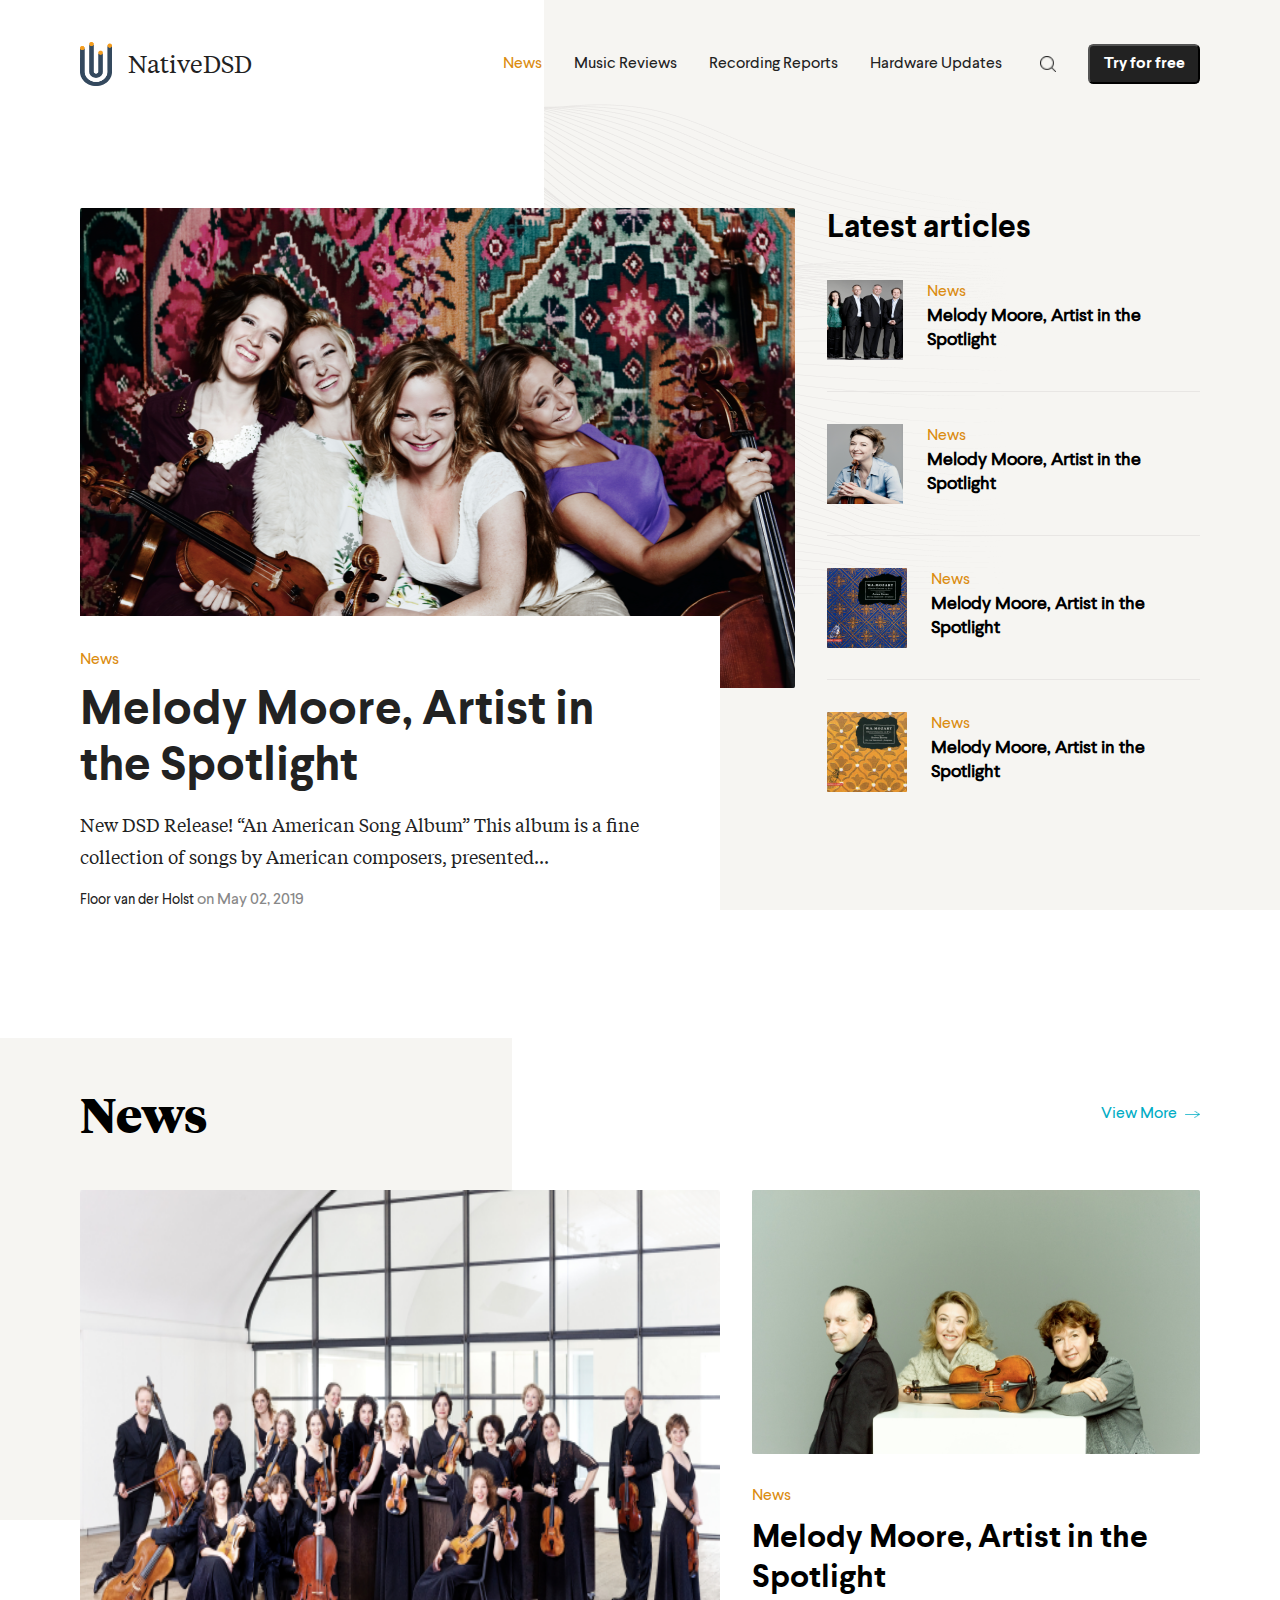
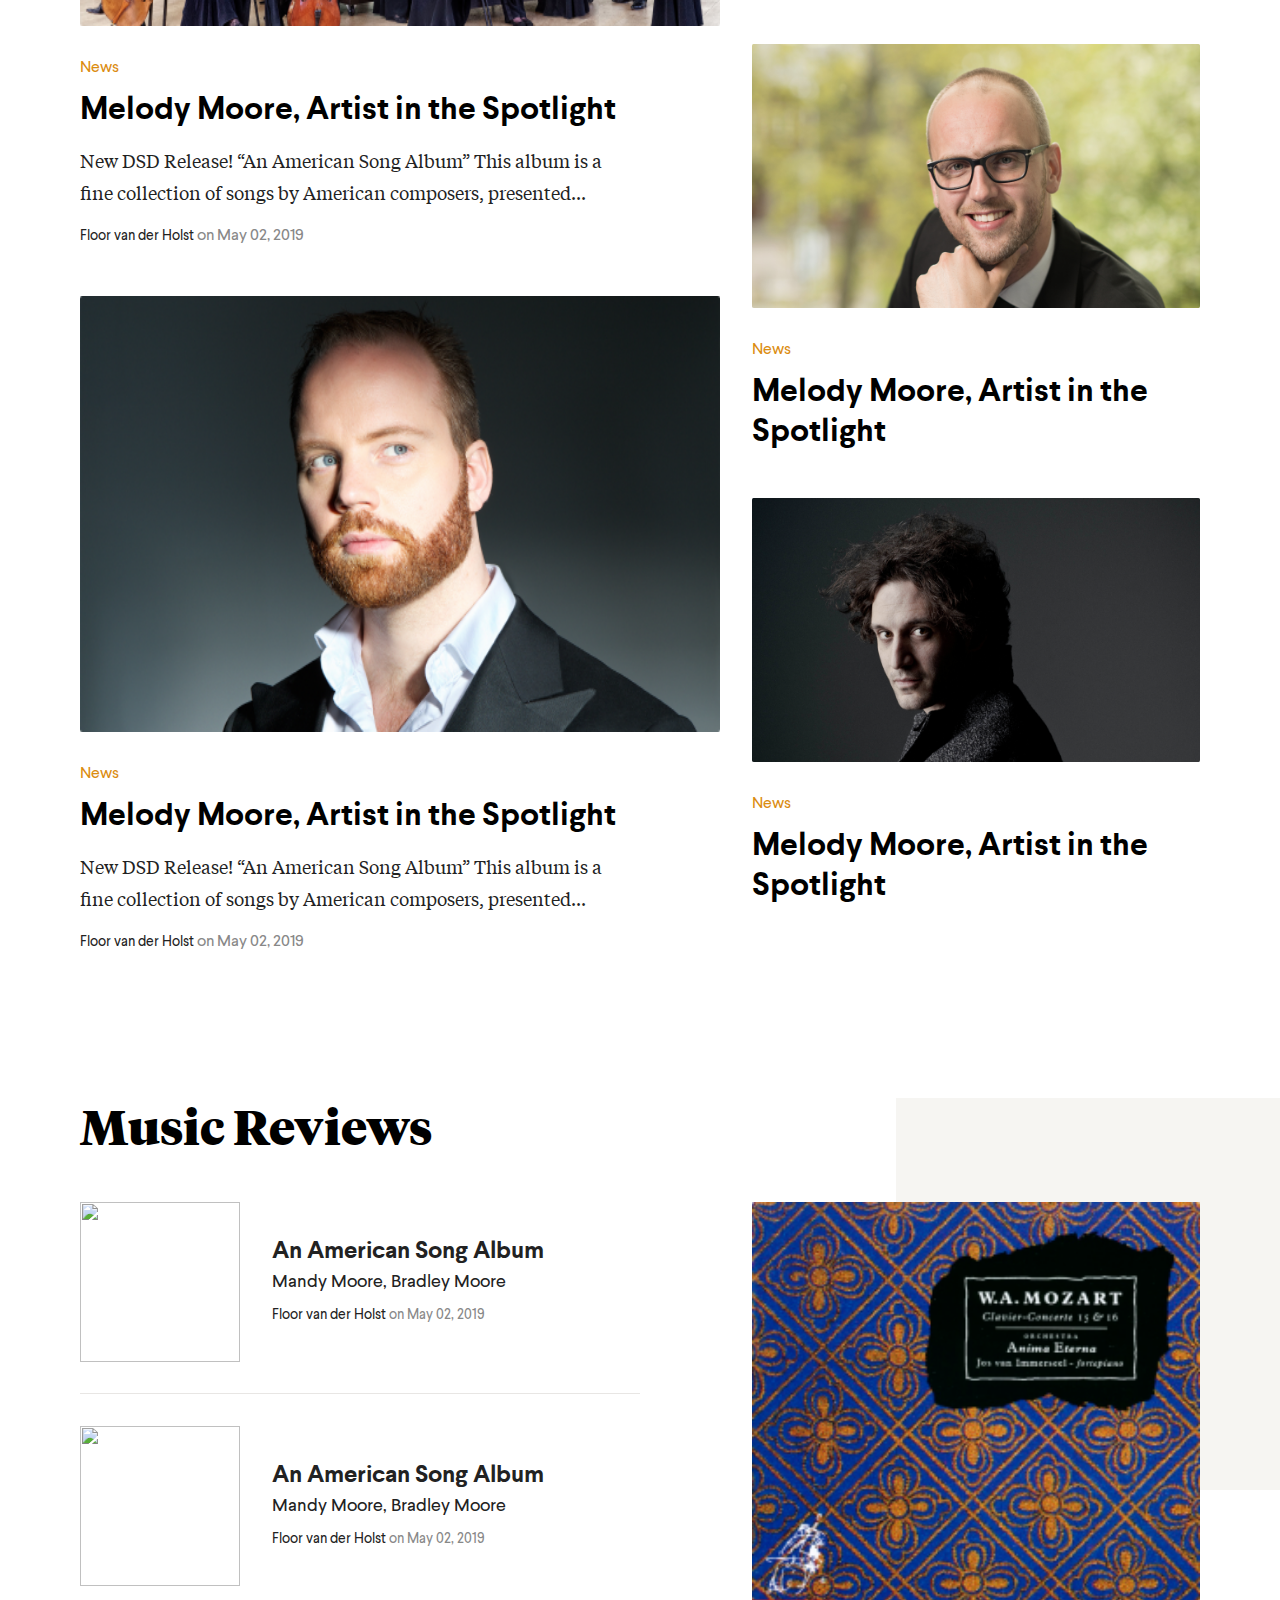
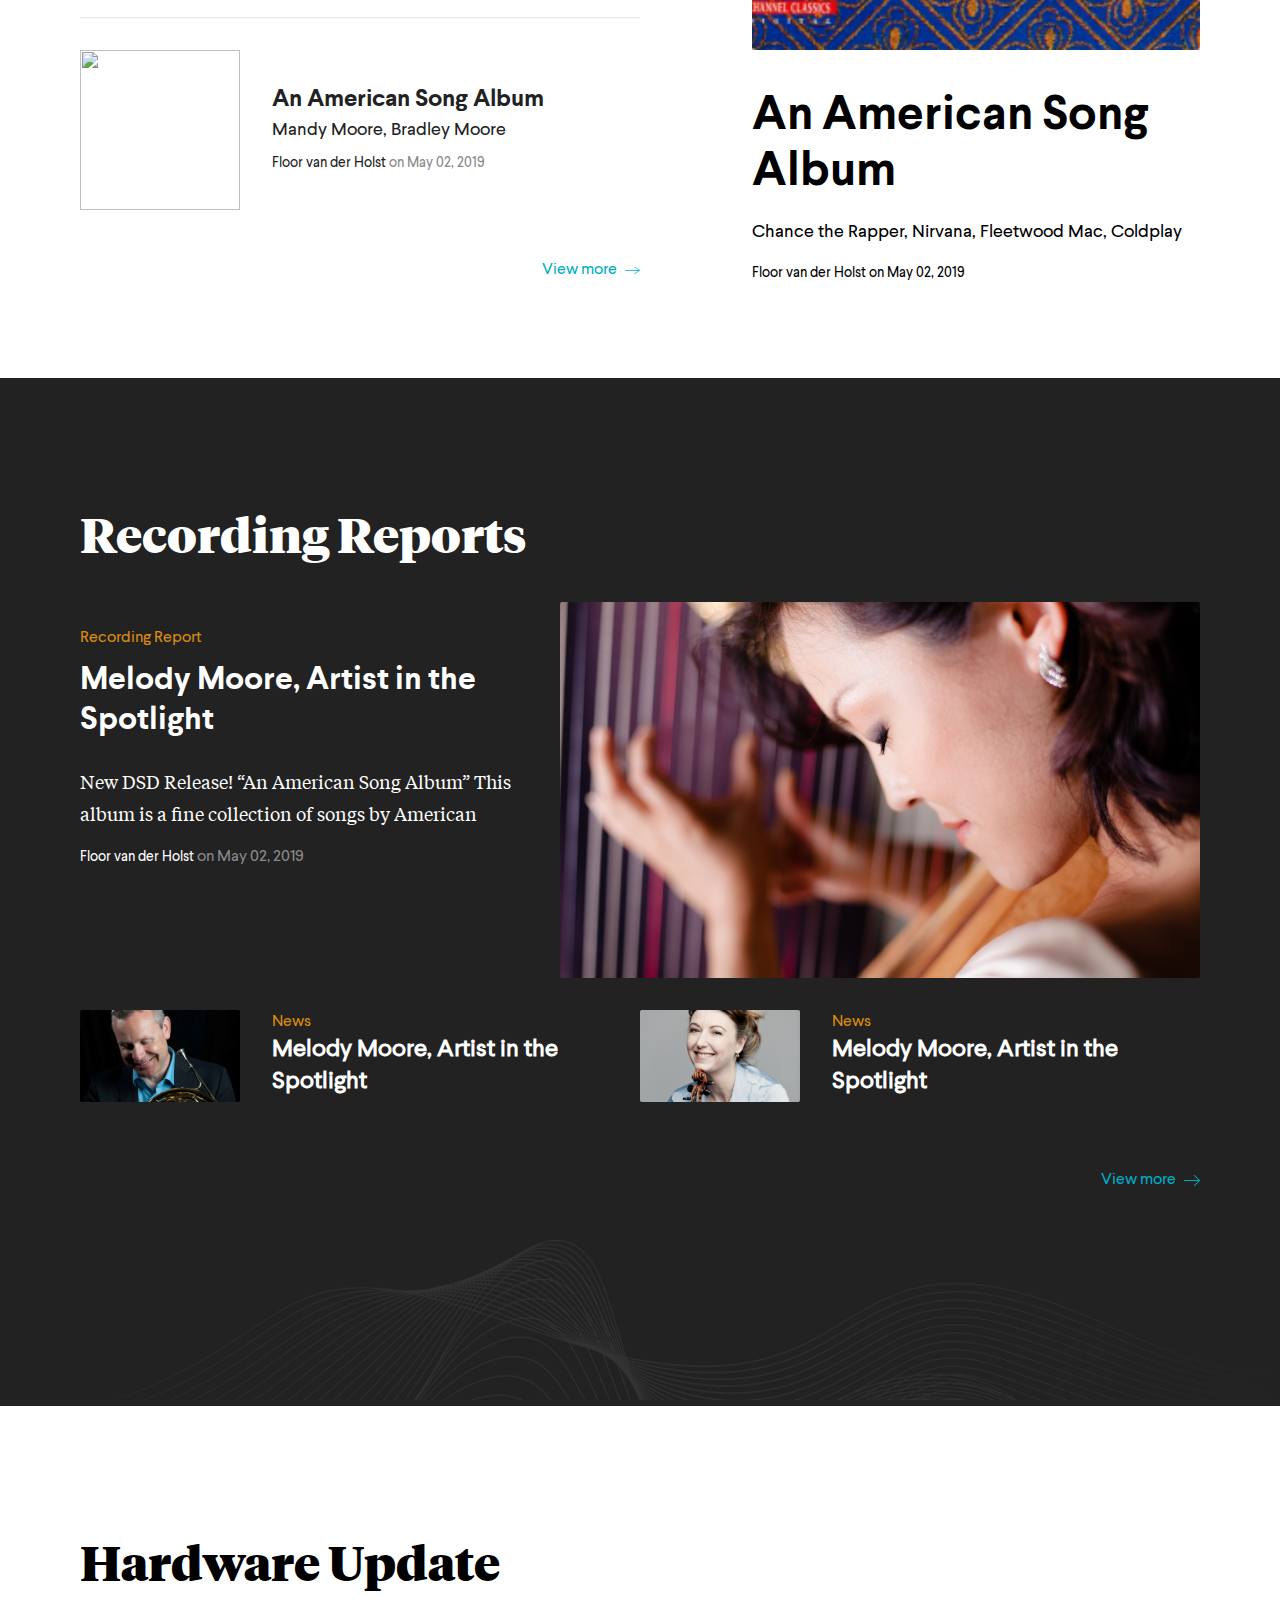
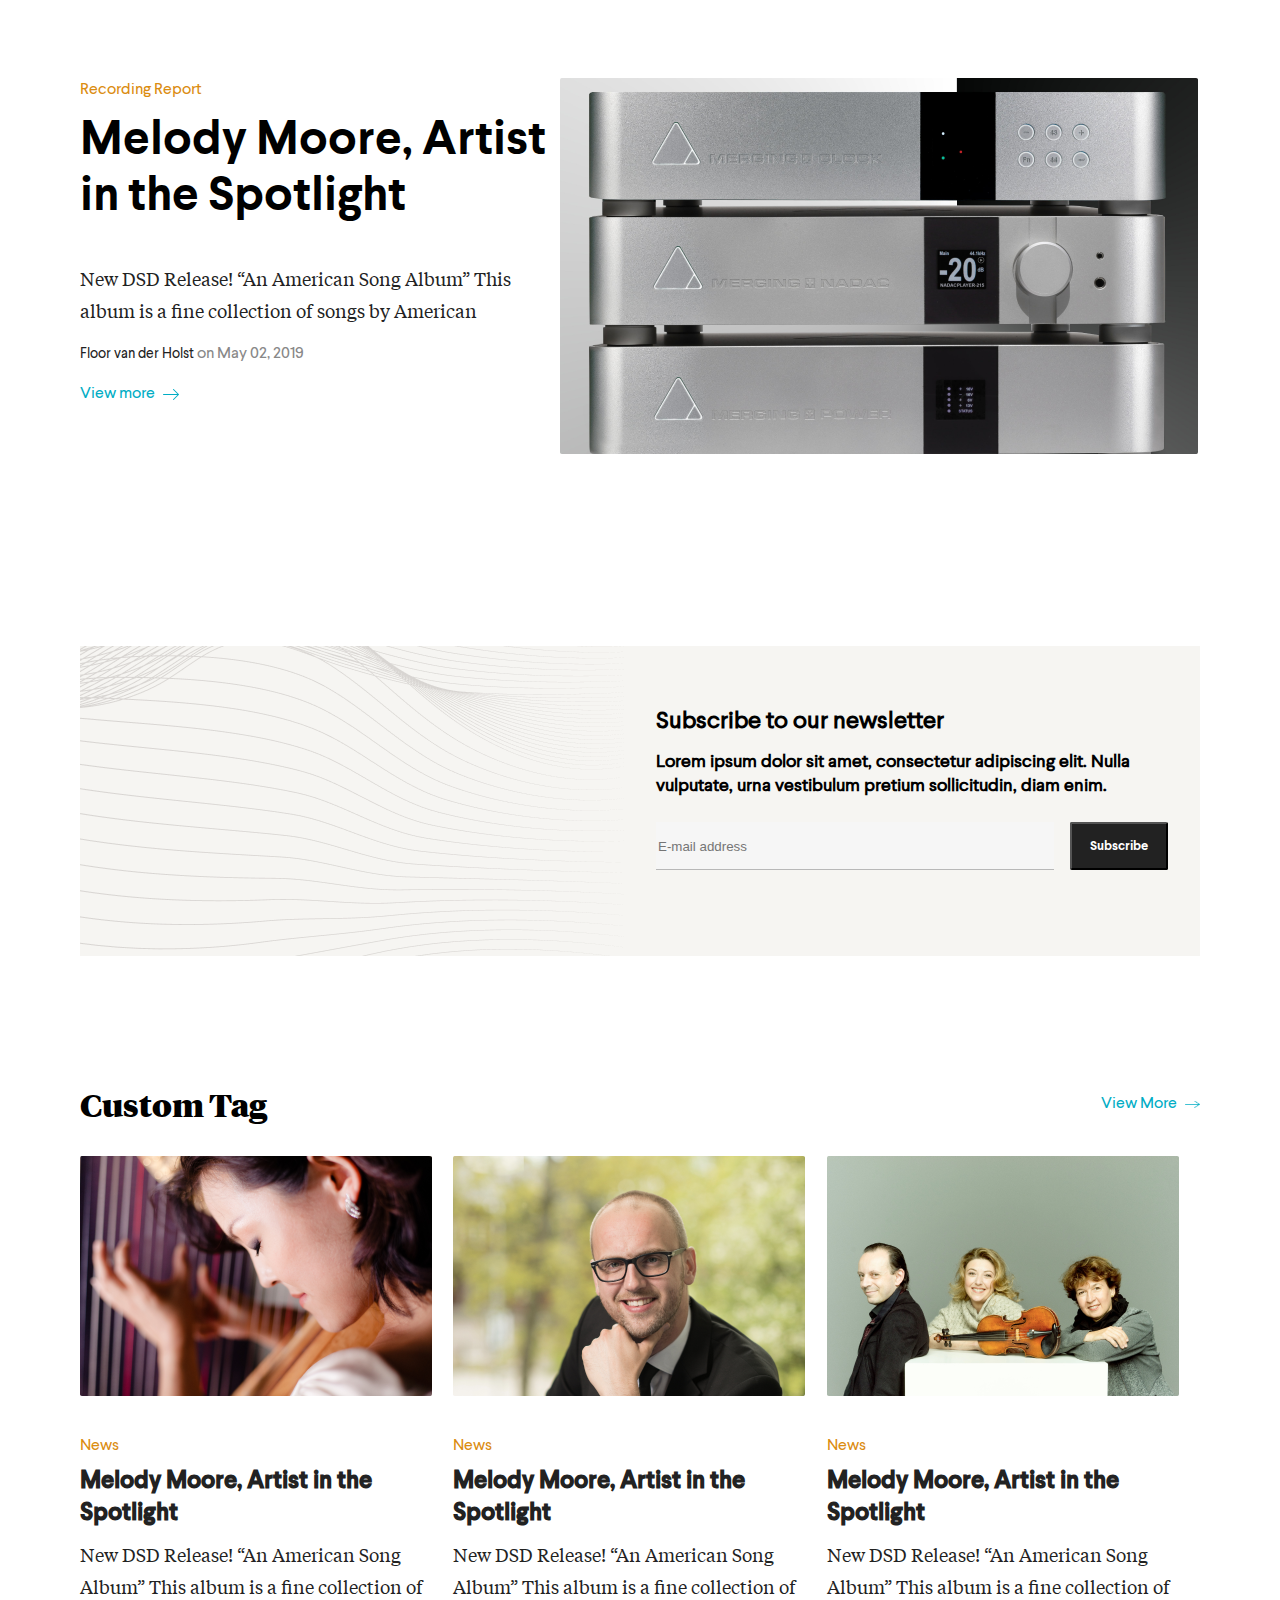
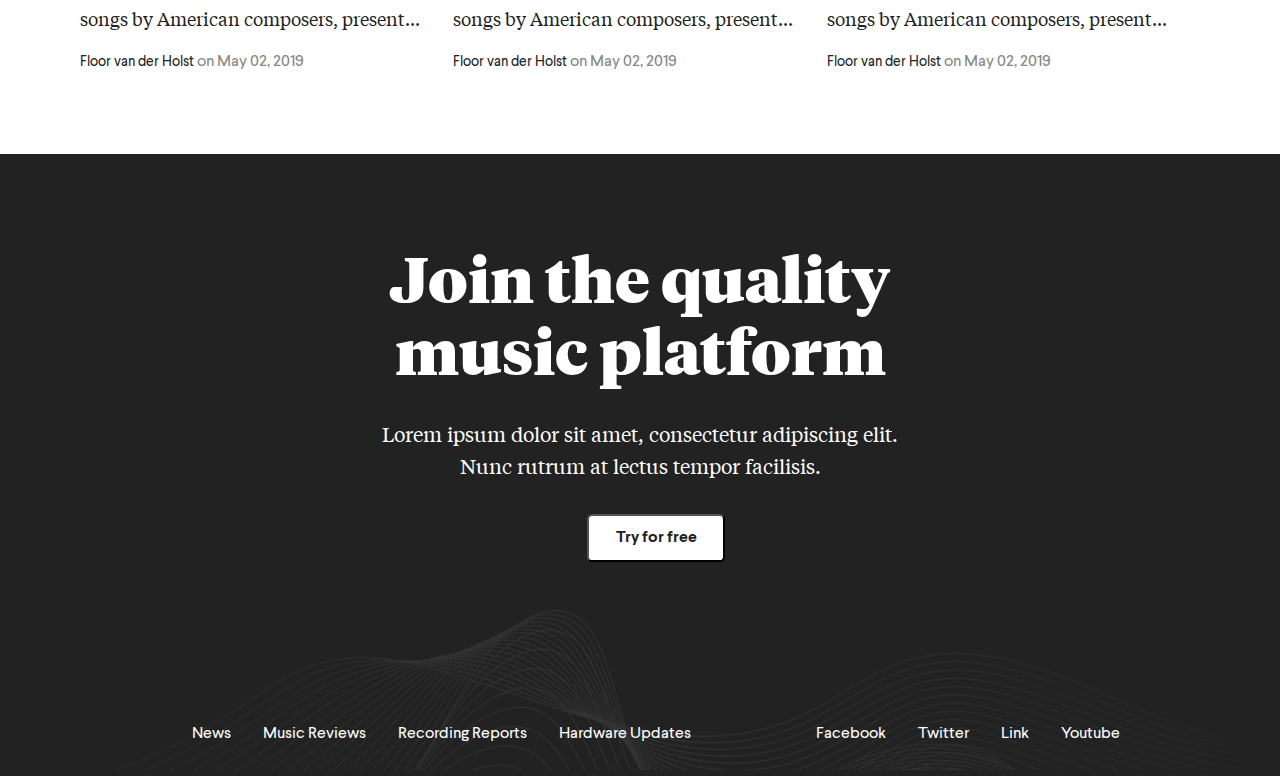
==== commit 721569d5: "recent" ====
--- a/blog_overview.html
+++ b/blog_overview.html
@@ -1,680 +1,536 @@
 <!DOCTYPE html>
-<html>
+<html lang="en">
 <head>
-  <meta charset="utf-8" />
-  <title>Index | Agile - Bootstrap 4 Web Application</title>
-  <meta name="description" content="Responsive, Bootstrap, BS4" />
-  <meta name="viewport" content="width=device-width, initial-scale=1, maximum-scale=1" />
-  
-  <!-- style -->
-  <!-- build:css assets/css/site.min.css -->
-  <link rel="stylesheet" href="assets/css/bootstrap.css" type="text/css" />
-  <link rel="stylesheet" href="assets/css/i-con.css" type="text/css" />
-  <link rel="stylesheet" href="assets/css/theme.css" type="text/css" />
-  <link rel="stylesheet" href="assets/css/style.css" type="text/css" />
-  <link rel="stylesheet" href="assets/font/latofonts.css" type="text/css" />
-  <link rel="stylesheet" href="assets/font/latostyle.css" type="text/css" />
-  <!-- endbuild -->
+    <meta charset="UTF-8">
+    <meta name="viewport" content="width=device-width, initial-scale=1.0">
+    <meta http-equiv="X-UA-Compatible" content="ie=edge">    
+    <title>Blog Review</title>
+    <link rel="stylesheet" href="assets/css/bootstrap.css" type="text/css" />
+    <link rel="stylesheet" href="assets/css/style.css" type="text/css" />
+    <link rel="stylesheet" href="assets/css/style_mobile.css" type="text/css" />
+    <link rel="stylesheet" href="assets/font/latofonts.css" type="text/css" />
+    <link rel="stylesheet" href="assets/font/latostyle.css" type="text/css" />
 </head>
-<body class="layout-column">
-
-
-<div id="main" class="layout-row flex bg-white">
-
-    <div class="overview-left50 bg-white" style="height: 800px;">
-    </div>
-
-    <div class="overview-right50" >
-        <img src="assets/img/background.png" style="height: 840px; width:100%" />
-    </div>
-
-<!-- ############ Content START-->
-	<div id="content" class="flex ">
-		<div class="">
-		
-   
-    <div class="page-container">             
-            <!-- <header id="header" class="page-header pt-2 pb-2"> -->
-            <header class="pt-2 pb-2">
-                <div class="navbar navbar-expand-lg" >
-                <!-- brand -->
-                <!-- navbar-brand -->
-                <a href="index.html" class="">
-                    <!-- <img src="assets/img/menu.png" /> -->
-                    <img src="assets/img/logo.png"  class="icon-logo">
-                    <span class="tiempos-reg24 mx-2" style="vertical-align: middle !important;">NativeDSD</span>
-                </a>
-                <!-- / brand -->
+
+<body>    
+    <div class="wrapper">        
+        <div class="overview_background">        
+            <img src="assets/img/background.png" />
+        </div>
+        
+        <header>
+            <div class="top_header">                            
+                <div class="inner">
+
+                    <a href="" class="nav_icon"> 
+                        <img src="assets/img/logo.png"  class="icon-logo">
+                        <span>NativeDSD</span>
+                    </a>
+
+                    <nav class="nav_menu">
+                        <div>News</div>
+                        <a href="" >Music  Reviews</a>
+                        <a href="" >Recording Reports</a>
+                        <a href="" > Hardware Updates</a>
+                        <img src="assets/img/search.png" class="search_icon" />
+                        <button class="try" >Try for free</button>
+                    </nav>                    
+                </div>
+
+                <div class="scrollmenu">
+                    <img src="assets/img/search.png" class="search_icon" />
+                    <a href="#home">News</a>
+                    <a href="#news">Music  Reviews</a>
+                    <a href="#contact">Recording Reports</a>
+                    <a href="#about">Hardware Updates</a>                    
+                </div>
+
+            </div>
+        </header>
+        
+        
+        <div class="">
+            <div class="inner" >                                 
+                <div class="blog_overview_top_container">
+                        <div class="myrow">
+
+                                <div class="blog_overview_left_pan">
+                                        <div class="news-top">
+                                            <div class="overview-album">
+                                                <img src="assets/img/blog_overview.png" />
+                                                <div class="overview-float">
+                                                    <span>News</span>
+                                                    <h2>  Melody Moore, Artist in <br> the Spotlight</h2>
+                                                    <h3>  New DSD Release! “An American Song Album” This album is a fine
+                                                        <br> collection of songs by American composers, presented... </h3>
+                                                    <h4> Floor van der Holst <span> on May 02, 2019</span></h4>                   
+                                                </div>
+                                            </div>                  
+                                        </div> 
+                                </div>
+        
+                                
+        
+                                <div class="blog_overview_right_pan">
+
+                                        <h2 class="lastest_title">Latest articles</h2>
+
+                                        <div class="lastest_article_list_container">
+
+                                                <div class="lastest_article_list_sub_container">
+                                                        <div class="lastest_article_list">
+                                                                <img src="assets/img/blog_article2.png"/>
+                                                                <div class="lastest_article_content">
+                                                                    <span>News</span>
+                                                                    <h2>Melody Moore, Artist in the Spotlight</h2>
+                                                                </div>
+                                                        </div>
+                                                        <div class="line"></div>
+                                                </div>
+
+                                                
             
-                <!-- Navbar collapse -->
-                <div class="collapse navbar-collapse order-2 order-lg-1" id="navbarToggler">
-                    
-                    <ul class="navbar-nav ml-auto" data-nav>
-                    <li class="nav-item">
-                        <a href="" class="nav-link">
-                        <span class="nav-text menu_item_font">News</span>
-                        </a>
-                    </li>
-                    <li class="nav-item">
-                        <a href="" class="nav-link">
-                        <span class="nav-text menu_item_font">Music  Reviews</span>
-                        </a>
-                    </li>
-                    <li class="nav-item">
-                        <a href="" class="nav-link">
-                        <span class="nav-text menu_item_font">Recording Reports </span>
-                        </a>
-                    </li>
-                    <li class="nav-item">
-                        <a href="" class="nav-link">
-                        <span class="nav-text menu_item_font">Hardware Updates</span>
-                        </a>
-                    </li>                   
-                    </ul>
-                </div>
-                
-                <ul class="nav navbar-menu order-1 order-lg-2">
-                    <li class="">
-                    <a class="nav-link no-ajax" href="../docs?hideAside=false">                
-                        <button type="submit" class="btn no-shadow no-bg px-0"><i
-                        class="i-con i-con-search text-fade" style="width:18px;height:18px;"></i></button>      
-                    </a>
-                    </li>
-
-                    <li class="d-flex align-items-center">
-                    <a href="https://gum.co/Joem" target="_blank" class="btn btn-sm btn-bg i-con-h-a lars16 px-3" style="color: white !important;">
-                        Try for free
-                    </a>
-                    </li>
-                    <!-- Navarbar toggle btn -->
-                    <li class="nav-item d-lg-none">
-                    <a href="#" class="nav-link i-con-h-a px-1" data-toggle="collapse" data-toggle-class data-target="#navbarToggler">
-                        <i class="i-con i-con-nav text-muted"><i></i></i>
-                    </a>
-                    </li>
-                </ul>
-                
-                </div>
-            </header>
-
-
-
-
-            <div class="row mx-1 mt-5">
-                <div class="col-md-8">
-                    <div class="card-header bg-dark bg-img p-0 no-border" 
-                    data-stellar-background-ratio="0.3" style=" background-position: 50% -68.6px;margin-bottom: 100px;"> 
-                    <img src="assets/img/over.png" style="width:100%;"/>   
-        
-                    <div class="overview-left">
-                        <div class="py-3 pb-5 bg-white main-color" style="background: white !important;  margin-top:-60px; margin-left:15px; width:100%;"> 
-                            
-                                <div class="text-sm highlight-color lars16 mt-2">News</div>
-                                    <h2 class="larsbold48" style="color: #222222 !important;">Melody Moore, Artist in   <br> the Spotlight</h2>
-                                    <div class="tiempos-text18" style="line-height: 32px;">New DSD Release! “An American Song Album” 
-                                        <br>This album is a fine collection of songs by American composers, presented...                        </div>                        
-                                    <div class="text-muted text-sm mt-3 lars14">Floor van der Holst <span class="color-dark">on May 02, 2019</span></div>
-                                    
-                        </div>               
-                    </div>                                  
-                </div>              
-                </div>
-                
-                <div class="col-md-4">                             
-                    <div class="row list-grid">                        
-                        <div class="px-3 pt-0">
-                            <h4 class="larsboldnew32">Lastest articles</h4>
-                        </div>
-                        
-                        
-                        <div class="col-12 mt-3">
-                                <div class="list-item no-bg no-border" style="margin-bottom: 20px !important;">
-                                    <div class="media media-2x1 col-3">
-                                        <a class="media-content " style="background-image:url(assets/img/rect1.png)">
-                                        </a>
-                                        <div class="media-overlay overlay-top">
-                                            <a href="#"><span class="badge badge-md text-uppercase bg-white-overlay"></span></a>
+            
+                                                <div class="lastest_article_list_sub_container">
+                                                        <div class="lastest_article_list">
+                                                                <img src="assets/img/blog_article1.png"/>
+                                                                <div class="lastest_article_content">
+                                                                    <span>News</span>
+                                                                    <h2>Melody Moore, Artist in the Spotlight</h2>
+                                                                </div>
+                                                            </div>                                                                                
+                                                            <div class="line"></div>
+                                                </div>
+                                                
+        
+            
+                                                <div class="lastest_article_list_sub_container">
+                                                        <div class="lastest_article_list">
+                                                                <img src="assets/img/rect1.png"/>
+                                                                <div class="lastest_article_content">
+                                                                    <span>News</span>
+                                                                    <h2>Melody Moore, Artist in the Spotlight</h2>
+                                                                </div>
+                                                            </div>                  
+                                                            <div class="line3"></div>
+                                                </div>
+                                                
+                                                <div class="lastest_article_list_sub_container">
+                                                    <div class="lastest_article_list">
+                                                        <img src="assets/img/rect2.png"/>
+                                                        <div class="lastest_article_content">
+                                                            <span>News</span>
+                                                            <h2>Melody Moore, Artist in the Spotlight</h2>
+                                                        </div>
+                                                    </div>
+                                                        
+
+                                                </div>
+                                               
+        
+                                                    
                                         </div>
-                                        <div class="media-action ">
+                                       
+                                </div>
+                        </div>
+                       
+
+                </div>
+                                               
+            </div>           
+        </div>  
+        
+
+
+
+
+
+        
+        <div >  
+            <div class="blog_overview_news_background" ></div>   
+
+            <div class="inner">
+                    <div class="blog_overview_news_container"> 
+                            <div class="search_title_overview">
+                                <h2>News</h2>
+                                <div class="new_top_view_all">
+                                    <a>View More</a>
+                                    <img src="assets/img/right-arrow.png" />
+                                </div>                    
+                            </div>
+                
+                
+                            <div class="col-md-12 row">     
+                                   
+                                <div class="col-blog-article-news-left-pan">
+                                        <div class="blog_article_item" >
+                                            <img src="assets/img/overview1.png" />
+                                            <div class="blog_overview_new_content">
+                                                <span>News</span>
+                                                <h2> Melody Moore, Artist in the Spotlight </h2>
+                                                <h3>   New DSD Release! “An American Song Album” This album is a
+                                                    <br> fine collection of songs by American composers, presented... </h3>
+                                                <h4> Floor van der Holst <span>on May 02, 2019</span></h4>
+                                            </div>
                                         </div>
-                                    </div>
-                                    <div class="list-content px-2" >
-                                      
-                                            <a class="list-subtitle d-block text-muted mt-2 lars16 highlight-color">News</a>
-                                            <a href="#" class="list-title text-md larsbold18">
-                                                An American Song Album 
-                                            </a>
+
+                                        <div class="blog_article_item blog_overview_mt_6" >
+                                            <img src="assets/img/overview2.png" />
+                                            <div class="blog_overview_new_content">
+                                                <span>News</span>
+                                                <h2> Melody Moore, Artist in the Spotlight </h2>
+                                                <h3>   New DSD Release! “An American Song Album” This album is a
+                                                    <br> fine collection of songs by American composers, presented... </h3>
+                                                <h4> Floor van der Holst <span>on May 02, 2019</span></h4>
+                                            </div>
+                                        </div>                                                                
+                                </div>
+                
+                
+                                <div class="col-blog-article-news-right-pan">                        
                                         
-                                            
+                                        <div class="blog_article_right_item" >
+                                                <img src="assets/img/overview5.png" />
+                                                <div class="blog_overview_new_content_date">
+                                                    <span>News</span>
+                                                    <h2> Melody Moore, Artist in the Spotlight </h2>     
+                                                    <h4> Floor van der Holst <span>on May 02, 2019</span></h4>
+                                                </div>
+                                            </div>
+
+
+                                        <div class="blog_article_right_item blog_overview_mt_6" >
+                                            <img src="assets/img/overview6.png" />
+                                            <div class="blog_overview_new_content_date">
+                                                <span>News</span>
+                                                <h2> Melody Moore, Artist in the Spotlight </h2>     
+                                                <h4> Floor van der Holst <span>on May 02, 2019</span></h4>
+                                            </div>
+                                        </div>
+                                        <div class="blog_article_right_item blog_overview_mt_6" >
+                                            <img src="assets/img/overview7.png" />
+                                            <div class="blog_overview_new_content_date">
+                                                <span>News</span>
+                                                <h2> Melody Moore, Artist in the Spotlight </h2>   
+                                                <h4> Floor van der Holst <span>on May 02, 2019</span></h4>  
+                                            </div>
+                                        </div>
+                                        
+                                </div>                                                                                                                                
+                            </div>       
+
+
+                            <div class="new_bottom_view_all">
+                                <a>View More </a>
+                                <img src="assets/img/right-arrow.png" />
+                            </div> 
+
+        
+                                                   
+                    </div>
+            </div>
+           
+        </div>
+        
+
+
+        <div>            
+            <div class="blog_overview_music_background" ></div>    
+            <div class="inner">                                          
+                <div class="music_review_title">
+                    <h1> Music Reviews </h1>
+                </div>
+            </div>
+        </div>
+
+        
+
+        <div class="inner">
+            <div class=" music_review_direction col-md-12 row">
+                
+
+                <div class="music_review_left col-lg-6 col-12">                    
+                    <div class="list-album">                
+                            <div class="list-grid">
+                                <div class="list-item">
+                                    <img src="assets/img/image9.png" />
+                                    <div class="list-content blog_review_mt_2">
+                                        <h2>  An American Song Album </h2>
+                                        <h3>  Mandy Moore, Bradley Moore </h3>
+                                        <h4> Floor van der Holst <span>on May 02, 2019</span></h4>
+                                    </div>                            
+                                </div>
+        
+                                <div class="line"></div>
+        
+                                <div class="list-item">
+                                    <img src="assets/img/image8.png" />
+                                    <div class="list-content blog_review_mt_2">
+                                        <h2>  An American Song Album </h2>
+                                        <h3>  Mandy Moore, Bradley Moore </h3>
+                                        <h4> Floor van der Holst <span>on May 02, 2019</span></h4>
                                     </div>
                                 </div>
-                        </div>
-
-                        <div class="col-12 mx-auto">
-                            <div style="background: #E8E6E4; height:1px; margin-bottom: 20px;"></div>
-                        </div>
-
-                        <div class="col-12">
-                            
-                            <div class="list-item  no-bg no-border" style="margin-bottom: 20px !important;">
-                                <div class="media media-2x1 col-3">
-                                    <a class="media-content " style="background-image:url(assets/img/rect2.png)">
-                                    </a>
-                                    <div class="media-overlay overlay-top">
-                                        <a href="#"><span class="badge badge-md text-uppercase bg-white-overlay"></span></a>
-                                    </div>
-                                    <div class="media-action ">
-                                    </div>
-                                </div>
-                                <div class="list-content px-2">
-                                   
-                                            <a class="list-subtitle d-block text-muted mt-2 lars16 highlight-color">Music Review</a>
-                                            <a href="#" class="list-title text-md larsbold18">
-                                                An American Song Album 
-                                            </a>
-                                    
-                                </div>
-                            </div>
-                        </div>
-                        
-
-                        <div class="col-12 mx-auto">
-                                <div style="background: #E8E6E4; height:1px; margin-bottom: 20px;"></div>
-                            </div>
-
-                        <div class="col-12">
-                            <div class="list-item  no-bg no-border" style="margin-bottom: 20px !important;">
-                                <div class="media media-2x1 col-3">
-                                    <a class="media-content " style="background-image:url(assets/img/rect3.png)">
-                                    </a>
-                                    <div class="media-overlay overlay-top">
-                                        <a href="#"><span class="badge badge-md text-uppercase bg-white-overlay"></span></a>
-                                    </div>
-                                    <div class="media-action ">
-                                    </div>
-                                </div>
-                                <div class="list-content px-2">
-                                    
-                                        <a class="list-subtitle d-block text-muted mt-2 lars16 highlight-color">Recording Report</a>
-                                        <a href="#" class="list-title text-md larsbold18">
-                                            An American Song Album 
-                                        </a>                                      
-                                   
-                                </div>
-                            </div>
-                        </div>
-
-                            <div class="col-12 mx-auto">
-                                <div style="background: #E8E6E4; height:1px; margin-bottom: 20px;"></div>
-                            </div>
-
-                            <div class="col-12">
-                                <div class="list-item  no-bg no-border" style="margin-bottom: 20px !important;">
-                                    <div class="media media-2x1 col-3">
-                                        <a class="media-content " style="background-image:url(assets/img/rect3.png)">
-                                        </a>
-                                        <div class="media-overlay overlay-top">
-                                            <a href="#"><span class="badge badge-md text-uppercase bg-white-overlay"></span></a>
-                                        </div>
-                                        <div class="media-action ">
-                                        </div>
-                                    </div>
-                                    <div class="list-content px-2">
-                                        <!-- <div class="list-body "> -->
-                                            <a class="list-subtitle d-block text-muted mt-2 lars16 highlight-color">Hardwhare Update</a>
-                                            <a href="#" class="list-title text-md larsbold18">
-                                                An American Song Album 
-                                            </a>                                      
-                                        <!-- </div> -->
-                                        <!-- <div class="list-footer ">
-                                            <div class="text-muted text-sm">Feb 22, 11:38 am</div>
-                                        </div> -->
+        
+                                <div class="line"></div>
+                                
+                                <div class="list-item">
+                                    <img src="assets/img/image6.png" />
+                                    <div class="list-content blog_review_mt_2">
+                                        <h2>  An American Song Album </h2>
+                                        <h3>  Mandy Moore, Bradley Moore </h3>
+                                        <h4> Floor van der Holst <span>on May 02, 2019</span></h4>
                                     </div>
                                 </div>
                             </div>
-                                
-                        </div>              
-                </div>
-                
+                    </div>
+                    
+                    
+                    <div class="search_title" style="margin-top: 3rem; margin-bottom:3rem;">                        
+                        <div class="">
+                            <a>View more</a>
+                            <img src="assets/img/right-arrow.png" />
+                        </div>                    
+                    </div>
+                </div>
+
+
+                <div class="music_review_right col-lg-6 col-12">
+                    <div class="music_review_container">
+                        <div class="music_review">
+                            <img src="assets/img/Image9.png" />
+                            <h1>An American Song <br> Album</h1>
+                            <h3>Chance the Rapper, Nirvana, Fleetwood Mac, Coldplay  </h3>
+                            <h4> Floor van der Holst on May 02, 2019 </h4>
+                        </div>
+                    </div>                    
+                </div>
+
+
             </div>
-            
-                
-
-
-            <div class="mt-5 py-5 " id="lightBlack">
-
-                    <div class="col-12 col-lg-12 mx-auto mt-5 py-5">
+        </div>
+
+
+
+
+        <div class="footer">       
+                <div class="inner">
+                    <span class="review_footer">Recording Reports  </span> 
+                </div>
+             
+                <div class="inner">
+                    <div class="footer_sec_container mt-5">                        
+                        <div class="footer-sec">
+                            <span>Recording Report</span>
+                            <h2>Melody Moore, Artist in the Spotlight</h2>  
+                            <h3>New DSD Release! “An American Song Album” This album is a fine collection of songs by American</h3>
+                            <h4>Floor van der Holst <span class="color-dark">on May 02, 2019</span></h4>
+                        </div>
+
+                        <div class="" >
+                            <img src="assets/img/footer2.png" class="footer_image" />
+                        </div>
+                    </div>                    
+                </div>
+
+
+
+                <div class="inner">
+                    <div class="row col-md-12 mt-4">                        
+                        <div class="col-md-6 footer_item_left">
+                            <div class="footer_item">
+                                <img src="assets/img/footerpic1.png" />
+                                <div class="footer_content">
+                                    <span>News</span>
+                                    <h2>Melody Moore, Artist in the Spotlight</h2>
+                                </div>                                
+                            </div>
+                        </div>
+
+                        <div class="col-md-6 footer_item_right">
+                            <div class="footer_item">
+                                <img src="assets/img/footerpic2.png" />
+                                <div class="footer_content">
+                                    <span>News</span>
+                                    <h2>Melody Moore, Artist in the Spotlight</h2>
+                                </div>                                
+                            </div>
+                        </div>
+                    </div>                
+                </div>
+
+                
+
+                
+                <div class="inner">
+                    <div class="music_review_view_more_recording" style="margin-left:auto; margin-top: 4.125rem;">
+                        <div class="">
+                            <a>View more</a>
+                            <img src="assets/img/right-arrow.png" />
+                        </div>
+                    </div>
+                </div>
+
+
+                                    
+                <div class="footer_bottom">
+                    <img src="assets/img/footer_background.png" />                                        
+                </div>                
+        </div>
+
+
+
+
+        <div class="inner">                                          
+            <div class="music_review_title">
+                <h1> Hardware Update </h1>
+            </div>
+        </div>
+
+        <div class="inner">
+            <div class="hardware_update_sec_container">                        
+                <div class="hardware_update_sec">
+                    <span>Recording Report</span>
+                    <h2>Melody Moore,  Artist in the   Spotlight</h2>  
+                    <h3>New DSD Release! “An American Song Album” This album is a fine collection of songs by American</h3>
+                    <h4>Floor van der Holst <span class="color-dark">on May 02, 2019</span></h4>
                     
-                        <div class="d-flex px-1 pt-5 pb-2" >
-                            <div class="flex"  style="z-index: 10;">
-                                <h2 class="tiempos-bold48 pt-3">News</h2>
-                            </div>
-                            <div class="pt-5">
-                                <span> <a  class="larsreg16 color-green">View more</a> <img src="assets/img/right-arrow.png" />  </span>                        
-                            </div>                        
-                        </div>
-
-
-                        <div class="overview-left" style="z-index: 0;">
-                                <img src="assets/img/shape.png" style="margin-left: -150px; margin-top:-100px; "/>
-                        </div>
-
-
-                        <div class="row">
-                            <div class="col-md-7 mx-auto">      
-                                <div class="row list-grouped mt-2">
-                                    <div class="col-md-12 mx-auto">                                      
-                                        <div class="list-item">
-                                            <div class="media media-4x375">
-                                                <a class="media-content " style="background-image:url(assets/img/overview1.png)">
-                                                </a>
-                                                <div class="media-action ">
-                                                </div>
-                                            </div>
-                        
-                                            <div class="list-content ">
-                                                <div class="list-body ">
-                                                    <div class="mb-1">                                            
-                                                    </div>
-                                                    <a class="list-subtitle d-block text-muted mt-2 lars16 highlight-color">News</a>
-                                                    <h5 class="larsbold32">Melody Moore, Artist in the Spotlight</h5>
-                                                    <div class="tiempos-text18">New DSD Release! “An American Song Album” This album is a fine collection of songs by American composers, presented...</div>
-                                                    <div class="text-muted text-sm lars14 mt-1">Floor van der Holst <span class="color-dark">on May 02, 2019</span></div>
-                                                </div>
-                                               
-                                            </div>
-                                        </div>          
-                                    </div>          
+                    <div class="music_review_view_more_hardware">
+                        <div class="">
+                            <a>View more</a>
+                            <img src="assets/img/right-arrow.png" />
+                        </div>                    
+                    </div>
+                </div>
+                <div class="hardware_update_sec_image" >
+                    <img src="assets/img/hardware_update.png" class="footer_image" />
+                </div>
+            </div>                    
+        </div>
+
+        
+
+
+        <div class="inner">
+            <div class="newsletter">
+                    <img src="assets/img/newsletter_bg.png" class="newsletter_image" />                           
+                    <div class="newsletter_content">
+                        <img src="assets/img/close.png" />
+                        <h2>Subscribe to our newsletter</h2>
+                        <h3>Lorem ipsum dolor sit amet, consectetur adipiscing elit. Nulla vulputate, urna vestibulum pretium sollicitudin, diam enim.</h3>
+                        <div class="newsletter_subform">
+                                <input type="text" placeholder="E-mail address" value="" />
+                                <button  >Subscribe</button>
+                        </div>                                
+                    </div>
+                </div>
+        </div>
+
+
+
+        
+        <div class="inner">    
+            <div class="custom_tag_tilte">
+                <h3>Custom Tag</h3>
+                <div class="new_top_view_all">
+                    <a>View More</a>
+                    <img src="assets/img/right-arrow.png" />
+                </div>                    
+            </div>          
+        </div>
+                
+                
+        <div class="inner">             
+                <div class="col-md-12 custom_tag_container row">    
+                    <div class="you-like-item col-md-4">
+                        <img src="assets/img/like1.png" />
+                        <div class="you-like-content ">
+                            <div class="you_like_mt_4"></div>
+                            <span>News</span>
+                            <h2>  Melody Moore, Artist in the Spotlight </h2>
+                            <h3>  New DSD Release! “An American Song Album” This album is a fine collection of songs by American composers, present...  </h3>
+                            <h4> Floor van der Holst <span>on May 02, 2019</span></h4>
+                        </div>
+                    </div>
+    
+                    <div class="you-like-item col-md-4 you-like-item-second">
+                        <img src="assets/img/like2.png"  />
+                        <div class="you-like-content ">
+                            <div class="you_like_mt_4"></div>
+                            <span>News</span>
+                            <h2>  Melody Moore, Artist in the Spotlight </h2>
+                            <h3>  New DSD Release! “An American Song Album” This album is a fine collection of songs by American composers, present...  </h3>
+                            <h4> Floor van der Holst <span>on May 02, 2019</span></h4>
+                        </div>
+                    </div>
+                                                  
+                    <div class="you-like-item col-md-4 you-like-item-third">
+                        <img src="assets/img/like3.png" />
+                        <div class="you-like-content ">
+                            <div class="you_like_mt_4"></div>
+                            <span>News</span>
+                            <h2>  Melody Moore, Artist in the Spotlight </h2>
+                            <h3>  New DSD Release! “An American Song Album” This album is a fine collection of songs by American composers, present...  </h3>
+                            <h4> Floor van der Holst <span>on May 02, 2019</span></h4>
+                        </div>
+                    </div>
                     
-                                    <div class="col-md-12  mx-auto mt-5">                                 
-                                        <div class="list-item">
-                                            <div class="media media-4x375">
-                                                <a class="media-content " style="background-image:url(assets/img/overview2.png)">
-                                                </a>
-                                                <div class="media-action ">
-                                                </div>
-                                            </div>
-                    
-                                            <div class="list-content ">
-                                                <div class="list-body ">
-                                                    <div class="mb-1">                                                    
-                                                    </div>                  
-                                                    <a class="list-subtitle d-block text-muted mt-2 lars16 highlight-color">News</a>                              
-                                                    <h5 class="larsbold32">Melody Moore, Artist in the Spotlight</h5>
-                                                    <div class="tiempos-text18">New DSD Release! “An American Song Album” This album is a fine collection of songs by American composers, presented...</div>
-                                                    <div class="text-muted text-sm lars14 mt-1">Floor van der Holst <span class="color-dark">on May 02, 2019</span></div>
-                                                </div>
-                                                
-                                            </div>
-                                        </div>                              
-                                    </div>  
-            
-                                </div>    
-                            </div>
-
-
-
-
-                            <div class="col-md-5 mx-auto">      
-                                <div class="row list-grouped mt-2">
-
-                                    <div class="col-md-12 mx-auto">                                      
-                                        <div class="list-item">
-                                            <div class="media media-4x358">
-                                                <a class="media-content " style="background-image:url(assets/img/overview1.png)">
-                                                </a>
-                                                <div class="media-action ">
-                                                </div>
-                                            </div>
-                        
-                                            <div class="list-content ">
-                                                <div class="list-body ">
-                                                    <div class="mb-1">                                            
-                                                    </div>
-                                                    <a class="list-subtitle d-block text-muted mt-2 lars16 highlight-color">News</a>
-                                                    <h5 class="larsbold32">Melody Moore, Artist in the Spotlight</h5>
-                                                    
-                                                </div>
-                                               
-                                            </div>
-                                        </div>          
-                                    </div>          
-                    
-                                    <div class="col-md-12  mx-auto mt-5">                                 
-                                        <div class="list-item">
-                                            <div class="media media-4x358">
-                                                <a class="media-content " style="background-image:url(assets/img/overview2.png)">
-                                                </a>
-                                                <div class="media-action ">
-                                                </div>
-                                            </div>
-                    
-                                            <div class="list-content ">
-                                                <div class="list-body ">
-                                                    <div class="mb-1">                                                    
-                                                    </div>                                         
-                                                    <a class="list-subtitle d-block text-muted mt-2 lars16 highlight-color">News</a>       
-                                                    <h5 class="larsbold32">Melody Moore, Artist in the Spotlight</h5>
-                                                    
-                                                </div>
-                                                
-                                            </div>
-                                        </div>                              
-                                    </div>  
-            
-            
-            
-            
-            
-                                    <div class="col-md-12 mx-auto">                                      
-                                            <div class="list-item">
-                                                <div class="media media-4x358">
-                                                    <a class="media-content " style="background-image:url(assets/img/overview3.png)">
-                                                    </a>
-                                                    <div class="media-action ">
-                                                    </div>
-                                                </div>
-                            
-                                                <div class="list-content ">
-                                                    <div class="list-body ">
-                                                        <div class="mb-1">                                            
-                                                        </div>
-                                                        <a class="list-subtitle d-block text-muted mt-2 lars16 highlight-color">News</a>
-                                                        <h5 class="larsbold32">Melody Moore, Artist in the Spotlight</h5>
-                                                    </div>
-                                                    
-                                                </div>
-                                            </div>          
-                                    </div>                                                                                                                                                                                                                                    
-                                </div>    
-
-
-                            </div>
-                        </div>                        
-                            
-                    </div>    
-                    
-
-
-
-
-
-                    <div class=" px-md-2 py-3 mt-5" id="lightBlack">
-                        
-                        <div class="overview-right0" style="z-index: 0;">
-                                <img src="assets/img/shape.png" style="margin-left: 200px;"/>
-                        </div>
-                            
-                        <div class="col-12 col-lg-12 mx-auto">
-
-
-                            <h2 class="tiempos-bold48 mt-3 mb-2 mt-3">Music Reviews</h2>
+                </div>                               
+        </div>
+
+   
+
+        
+
+
+        <div class="inner">            
+            <div class="new_bottom_view_all">
+                <a>View More</a>
+                <img src="assets/img/right-arrow.png" />
+            </div> 
+        </div>
+
+
+
+
+        
+        <div class="footer">           
+                <div class="footer_title">
+                    <span> Join the quality <br> music platform </span> 
+                </div>
+
+                <div class="footer_des">
+                    <span>Lorem ipsum dolor sit amet, consectetur adipiscing elit. 
+                        <br>Nunc rutrum at lectus tempor facilisis.</span>                                           
+                </div>
+
+                <div class="text-center mt-5">
+                    <button type="button" class="wtry" >Try for free</button>
+                </div>
+
+                <div class="footer_bottom">
+                    <img src="assets/img/footer_background.png" /> 
+                    <div class="left_menu" >
+                        <span>News </span>
+                        <span>Music Reviews </span>
+                        <span>Recording Reports </span>
+                        <span>Hardware Updates </span>
+                    </div>
+
+                    <div class="right_menu" >
+                        <span>Facebook </span>
+                        <span>Twitter </span>
+                        <span>Link </span>
+                        <span>Youtube </span>
+                    </div>
                                         
-
-                            <div class="row list-grouped mt-4">
-
-                                <div class="col-md-7">
-                                        
-                                    <div class="row list-grid">
-                                        
-                                    <div class="col-12 mb-4">
-                                            <div class="list-item ">
-                                                <div class="media media-4x3 col-3">
-                                                    <a class="media-content " style="background-image:url(assets/img/rect1.png)">
-                                                    </a>
-                                                    <div class="media-overlay overlay-top">
-                                                        <a href="#"><span class="badge badge-md text-uppercase bg-white-overlay"></span></a>
-                                                    </div>
-                                                    <div class="media-action ">
-                                                    </div>
-                                                </div>
-                                                <div class="list-content px-3">
-                                                    
-                                                        <a href="#" class="list-title text-md larsbold24">
-                                                            An American Song Album 
-                                                        </a>
-                                                        <a class="list-subtitle d-block text-muted mt-2 lars18">Mandy Moore, Bradley Moore</a>
-                                                        <div class="text-muted text-sm mt-2 lars14">Floor van der Holst on May 02, 2019</div>                                        
-                                                    
-                                                </div>
-                                            </div>
-                                    </div>
-
-                                    <div class="col-12 mx-auto">
-                                        <div  class="mb-4" style="background: #E8E6E4; height:1px;"></div>
-                                    </div>
-
-
-                                    <div class="col-12 mb-4">
-                                            <div class="list-item">
-                                                <div class="media media-4x3 col-3">
-                                                    <a class="media-content " style="background-image:url(assets/img/rect2.png)">
-                                                    </a>
-                                                    <div class="media-overlay overlay-top">
-                                                        <a href="#"><span class="badge badge-md text-uppercase bg-white-overlay"></span></a>
-                                                    </div>
-                                                    <div class="media-action ">
-                                                    </div>
-                                                </div>
-                                                <div class="list-content px-3">
-                                                   
-                                                    <a href="#" class="list-title text-md larsbold24">
-                                                        An American Song Album 
-                                                    </a>
-                                                    <a class="list-subtitle d-block text-muted mt-2 lars18">Mandy Moore, Bradley Moore</a>
-                                                    <div class="text-muted text-sm mt-2 lars14">Floor van der Holst on May 02, 2019</div>                                             
-                                                   
-                                                </div>
-                                            </div>
-                                    </div>
-
-                                    <div class="col-12 mx-auto">
-                                        <div  class="mb-4" style="background: #E8E6E4; height:1px;"></div>
-                                    </div>
-
-
-                                    <div class="col-12 mb-">
-                                        <div class="list-item">
-                                            <div class="media media-4x3 col-3">
-                                                <a class="media-content " style="background-image:url(assets/img/rect3.png)">
-                                                </a>
-                                                <div class="media-overlay overlay-top">
-                                                    <a href="#"><span class="badge badge-md text-uppercase bg-white-overlay"></span></a>
-                                                </div>
-                                                <div class="media-action ">
-                                                </div>
-                                            </div>
-                                            <div class="list-content px-3">
-                                               
-                                                    <a href="#" class="list-title text-md larsbold24">
-                                                            An American Song Album 
-                                                    </a>
-                                                    <a class="list-subtitle d-block text-muted mt-2 lars18">Mandy Moore, Bradley Moore</a>
-                                                    <div class="text-muted text-sm mt-2 lars14">Floor van der Holst on May 02, 2019</div>                                           
-                                                
-                                            </div>
-                                        </div>
-                                    </div> 
-                                    
-                                    <div class="col-12  text-right" >
-                                            <span style="padding-right:30px;"> <a  class="larsreg16 color-green">View more</a> <img src="assets/img/right-arrow.png" />  </span>
-                                    </div>
-                                    
-
-                                    </div>                                                            
-                                </div>        
-
-
-
-
-                                <div class="col-md-5 mx-auto">
-                                    <div class="list-item col-md-12">
-                                        <div class="media media-4x3">
-                                            <a class="media-content " style="background-image:url(assets/img/image1.png)">
-                                            </a>
-                                            <div class="media-action ">
-                                            </div>
-                                        </div>
-
-                                        <div class="list-content ">
-                                            <div class="list-body ">
-                                                <div class="mb-3">
-                                                    
-                                                </div>
-                                                
-                                                <h3 class="larsbold48">An American Song Album</h3>
-                                                <a class="list-subtitle d-block text-muted mt-2 lars18">Chance the Rapper, Nirvana, Fleetwood Mac, Coldplay</a>                                            
-                                                <div class="text-muted text-sm mt-2 lars14 ">Floor van der Holst <span class="color-dark"> on May 02, 2019 </span></div>
-                                            </div>                                            
-                                        </div>
-                                    </div>
-
-                                </div>
-
-        
-                            
-                            </div>    
-                        </div>    
-                    </div>
-
-
-            </div>
-    </div>
-
-
-
- 
-
-
-</div>
-
-
-
-        <footer id="footer" class="page-footer bg-footer">
-			<div class="page-container ">                
-                <div class="col-12 pt-5 row" >
-                    <div class="col-md-6 pt-5" >
-                    <h3 class="tiempos-bold48" style="color:white !important;">Recording Reports</h3>                        
-                    </div>
-                </div>
-
-                <div class="row col-12 mt-5" >
-                    <div class="col-md-4" >
-                        <a class="list-subtitle d-block text-muted mt-5 highlight-color lars16">Recording Report</a>
-                        <h3 class="larsbold32 mt-2" style="color:white !important;">Melody Moore, Artist in the Spotlight</h3>  
-                        <a class="list-subtitle d-block text-muted mt-2 tiempos-text18" style="color:white !important;">New DSD Release! “An American Song Album” This album is a fine collection of songs by American</a>
-                        <div class="text-muted text-sm mt-2 lars14 mt-1" style="color:white !important;">Floor van der Holst <span class="color-dark">on May 02, 2019</span></div>
-                    </div>
-                    <div class="col-md-8 text-center" >
-                        <img src="assets/img/footer2.png" />
-                    </div>
-    
-                </div>
-
-
-
-                <div class="col-12 row mt-5 pb-5" >
-                        <div class="col-md-6" >
-    
-                                <div class="row list-grid">
-                                <div class="col-12 mb-4">
-                                        <div class="list-item">
-                                            <div class="media media-2x1 col-4">
-                                                <a class="media-content " style="background-image:url(assets/img/rect2.png)">
-                                                </a>
-                                                <div class="media-overlay overlay-top">
-                                                    <a href="#"><span class="badge badge-md text-uppercase bg-white-overlay"></span></a>
-                                                </div>
-                                                <div class="media-action ">
-                                                </div>
-                                            </div>
-                                            <div class="list-content px-3">
-                                                <!-- <div class="list-body "> -->
-                                                        <a class="list-subtitle d-block text-muted mt-2 lars16 highlight-color">Mandy Moore, Bradley Moore</a>
-                                                    <a href="#" class="list-title text-md larsbold24"  style="color:white !important;">
-                                                        An American Song Album 
-                                                    </a>
-                                                    
-                                                <!-- </div> -->
-                                                <!-- <div class="list-footer ">
-                                                    <div class="text-muted text-sm">Feb 22, 11:38 am</div>
-                                                </div> -->
-                                            </div>
-                                        </div>
-                                </div>
-                                </div>
-
-
-                        </div>
-                        <div class="col-md-6" >
-                                <div class="row list-grid">
-                                <div class="col-12 mb-4">
-                                        <div class="list-item">
-                                            <div class="media media-2x1 col-4">
-                                                <a class="media-content " style="background-image:url(assets/img/rect2.png)">
-                                                </a>
-                                                <div class="media-overlay overlay-top">
-                                                    <a href="#"><span class="badge badge-md text-uppercase bg-white-overlay"></span></a>
-                                                </div>
-                                                <div class="media-action ">
-                                                </div>
-                                            </div>
-                                            <div class="list-content px-3">
-                                                <!-- <div class="list-body "> -->
-                                                    <a class="list-subtitle d-block text-muted mt-2 lars16 highlight-color">Mandy Moore, Bradley Moore</a>
-                                                    <a href="#" class="list-title text-md larsbold24"  style="color:white !important;">
-                                                        An American Song Album 
-                                                    </a>
-
-                                                <!-- </div> -->
-                                                <!-- <div class="list-footer ">
-                                                    <div class="text-muted text-sm">Feb 22, 11:38 am</div>
-                                                </div> -->
-                                            </div>
-                                        </div>
-                                </div>
-                                </div>
-
-                        </div>
-        
-                </div>
-
-               
-                   
-              
-            </div>
-            
-            <div class="row mt-5">
-                    <div class="col-12 col-md-12 mx-auto" style="text-align: center">
-                        <img src="assets/img/pattern.png" />    
-                    </div>
-
-            </div>
-            
-            
-        
-        </footer>
-
-
-		<!-- ############ Footer END-->
-	</div>
-<!-- ############ Content END-->
-</div>
-
-
-  <!-- build:js assets/js/site.min.js -->
-  <!-- jQuery -->
-  <script src="libs/jquery/dist/jquery.min.js"></script>
-  <!-- Bootstrap -->
-  <script src="libs/popper.js/dist/umd/popper.min.js"></script>
-  <script src="libs/bootstrap/dist/js/bootstrap.min.js"></script>
-  
-  <!-- lazyload plugin -->
-  <script src="assets/js/lazyload.config.js"></script>
-  <script src="assets/js/lazyload.js"></script>
-  <script src="assets/js/plugin.js"></script>
-  <!-- theme -->
-  <script src="assets/js/theme.js"></script>
-  <!-- endbuild -->
+                </div>
+                
+        </div>
+
+
+
+
+    </div>    
 </body>
-</html>
+</html>--- a/assets/css/style.css
+++ b/assets/css/style.css
@@ -1,532 +1,1936 @@
-/*
-Custom css
-*/
-.color-gray {
-    background: #eeeeee; 
-}
-.color-dark{
-    color:#888888;
-}
-.color-green{
-    color:#00ADC5 !important;
-}
-.color-footer{
-    background: #7f7f7f;
-}
-.color-white{
-    color: #ffffff;
-}
-.color-img-tilte{
-    background: #a9d18e;
-}
-.center{
+
+:root{
+    --background_color_one:#fff;    
+    --background_color_two:#eee;
+    --text_color:#222222;
+    --highlight_color:#DB8C10;
+    --background_color_review:#F6F5F2;    
+    --date_color:#888888;
+    --divider_color:#E8E6E4;
+    --previous_color:#00ADC5;
+}
+
+html, body{
+    height:100%;
+}
+
+body{
+    margin: 0;
+    background-color: var(--background_color_two);
+    font-family:'Larsseit' !important;     
+}
+
+a{
+    text-decoration: none;
+    color: var(--text_color);
+}
+
+.wrapper{
+    width:100%;
+    max-width:90rem;
+    margin: 0 auto;    
+    background-color: var(--background_color_one);
+}
+
+.inner{    
+    width:100%;
+    max-width:70rem;
+    margin: 0 auto;    
+    height:inherit; 
+    min-height: inherit;
+    display: flex;
+}
+
+.myrow{   
+    width: 100%;         
+    margin: 0 auto;    
+    display: flex;
+}
+
+
+.inner6{    
+    width: 100%;
+    margin-left: 6rem;
+    margin-right: 6rem;
+}
+
+.inner12{    
+    width: 100%;
+    margin-left: 12rem;
+    margin-right: 12rem;
+}
+
+.avatar48{
+    width:48px;
+    height:48px;
+    border-radius:50%;
+}
+
+.top_header_search{
+    width:100%;
+    min-height:8rem; /* 52 + 24 + 52 = 128px */    
+    background: var(--background_color_review);
+}
+
+.search_nav_menu{
+    width: 100%;
+    display: flex;
+    justify-content: flex-end;    
+    font-size: 1rem;
+    line-height: 1.5rem;
+    margin-top: 3.25rem;
+    z-index: 2;
+}
+
+.top_header{
+    width:100%;
+    min-height:8rem; /* 52 + 24 + 52 = 128px */    
+}
+
+.nav_icon{
+    display: flex;        
+    align-items: center;
+}
+
+.nav_icon span{
+    /* margin-top:3rem; */
+    margin-left: 1rem;
+    font-size: 1.5rem;
+    line-height: 2rem;
+    font-family: 'TiempoText' !important;  
+}
+
+
+/* top nav menu part  */
+
+.nav_menu{
+    width: 100%;
+    display: flex;
+    justify-content: flex-end;   
+    align-items: center; 
+    font-size: 1rem;
+    line-height: 1.5rem;
+    /* margin-top: 3.25rem; */
+    z-index: 2;
+}
+
+.nav_menu a{
+    margin-left: 2rem;
+}
+.nav_menu div{
+    color: var(--highlight_color);
+}
+
+.try{
+    font-family: 'LarsseitBoldNew' !important;
+    font-size: 1rem;
+    color: white;
+    line-height: 1.5rem;
+    border-radius: 0.3333rem;
+    background: var(--text_color);
+    width: 7rem;
+    height: 2.5rem;  
+    /* margin-top: -0.5rem !important;   */
+    margin-left: 2rem;
+}
+
+.wtry{
+    font-family: 'LarsseitBoldNew' !important;
+    font-size: 1rem;
+    color: var(--text_color);
+    line-height: 1.5rem;
+    border-radius: 0.3333rem;
+    background: white;
+    width: 138px;
+    height: 48px;  
+    margin-top: -0.5rem !important;  
+    margin-left: 2rem;
+}
+.nav_menu input{
+    color: var(--date_color);
+    font-size: 1rem;
+    line-height: 1.rem;
+    border: none;
+    margin-left: 1rem;
+    background: var(--background_color_review);
+    border-bottom: 1px solid var(--date_color);
+    padding-bottom: 0.25rem;
+    padding-right: 3rem;
+}
+
+.search_icon{
+    width:1rem;
+    height:1rem;
+    margin-left: 2.4rem;        
+}
+
+.close_icon{
+    width:1rem;
+    height: 1rem;
+    margin-right: 2rem;
+    margin-left: 1rem;
+}
+.icon-logo{    
+    width:2rem;
+    height:2.749rem;
+}
+.scrollmenu{
+    display:none;
+}
+
+
+
+
+.blog_overview_top_container{
+    margin-top:5rem;
+    padding-bottom:4.5rem; 
+}
+
+
+
+
+.title{
+    position: relative;
+    /* margin-top:5rem; */
+    padding: 5rem 0 5rem 0;
+    text-align: center;  
+    z-index: 2;
+
+}
+
+
+.title h1{
+    margin:  0 0 0 0 !important;
+    padding: 0 0 1rem 0 !important;
+    color: var(--highlight_color);   
+    font-size: 1.5rem;
+    line-height: 2rem;
+}
+
+.title h2{
+    font-family: 'TiemposBold' !important;
+    font-size: 4rem;
+    line-height: 4.5rem;
+    margin-top:0rem;
+    margin-bottom:1rem;
+    padding-top: 0rem;
+    padding-bottom: 0rem;    
+}
+.title h3{
+    margin:  0 0 0 0 !important;
+    padding: 0.5rem 0 0 0 !important;
+    font-size: 1.25rem;
+    line-height: 1.5rem;
+    
+}
+.title h3 span{
+    font-size: 1.25rem;
+    line-height: 1.5rem;
+    color:var(--date_color);
+    
+}
+
+.title span{    
+    font-family: 'TiempoText' !important;
+    font-size: 1.5rem;
+    line-height: 2.5rem;  
+}
+
+.review_background{    
+    position: absolute;
+    width:44rem;
+    height:70rem;
+    margin-left:46rem;
+    /* right:0rem; */
+    background-color: var(--background_color_review);
+    z-index: 1;    
+    padding: 0 0 0 0 !important;
+}
+
+
+.news_background{    
+    position: absolute;
+    width:56rem;
+    height:61rem;
+    margin-left:34rem;
+    /* right:0rem; */
+    background-color: var(--background_color_review);
+    z-index: 1;    
+    padding: 0 0 0 0 !important;
+}
+
+.overview_background{    
+    position: absolute;
+    width:56rem;
+    height:56.875rem;
+    margin-left:34rem;    
+    background-color: var(--background_color_review);
+    z-index: 1;    
+    padding: 0 0 0 0 !important;
+}
+
+
+.col-3{
+    flex: 0 0 25%;
+    max-width: 25%;
+}
+
+.col-6 {
+    flex: 0 0 50%;
+    max-width: 50%; 
+    z-index: 10;
+}
+
+
+
+
+.song-album{
+    flex: 0 0 51.428%;
+    max-width:51.428%;
+}
+
+.song-album h2{
+    margin: 2rem 0 0 0 !important;
+    font-family: 'LarsseitBold';
+    font-size: 3rem;
+    color:var(--text_color);
+    line-height: 3.5rem;
+}
+.song-album h3{
+    margin: 1rem 0 0 0 !important;
+    font-family: 'Larsseit';
+    font-size: 1.125rem;
+    line-height: 2rem;
+    color:var(--text_color);    
+    font-style: normal;
+    font-weight: 400 !important;
+}
+
+.song-album h4{
+    margin: 1rem 0 7.875rem 0 !important;
+    font-family: 'Larsseit';
+    font-size: 0.875rem;
+    line-height: 1.125rem;
+    color:var(--text_color);    
+    font-style: normal;
+    font-weight: 400 !important;
+}
+
+.song-album h4 span{
+    color:var(--date_color);
+}
+
+.album{
+    /* width:80%;
+    height: 50%; */
+    width: 28rem;
+    height: 28rem;
+}
+
+.pl-12{
+    padding-left: 6rem;
+}
+
+.list-album{    
+    z-index: 10;
+    width:100%;
+}
+
+
+.list-grid h4{
+    margin:2rem 0 0 0 !important;
+    font-family: 'TiempoText' !important;
+    font-size: 1rem;
+    line-height: 2rem;
+    font-weight: normal;    
+}
+
+.list-item{
+    display: flex;
+}
+
+.list-item img{
+    width:10rem;
+    height:10rem;
+}
+
+.list-content{    
+    padding-left: 2rem;
+    width:100%;
+}
+
+.list-content h1{
+    margin: 0 0 0 0 !important;
+    padding: 0 0 0 0 !important;
+    font-family: 'LarsseitBold';
+    font-size: 2rem;
+    line-height: 2.5rem;
+    color:var(--text_color);
+}
+
+
+.list-content h2{
+    margin: 0 0 0 0 !important;
+    padding: 0 0 0 0 !important;
+    font-family: 'LarsseitBold';
+    font-size: 1.5rem;
+    line-height: 2rem;
+    color:var(--text_color);   
+
+}
+
+.list-content h3{
+    margin: 0 0 0 0 !important;
+    font-size: 1.125rem;
+    line-height: 2rem;
+    color:var(--text_color);    
+    font-style: normal;
+    font-weight: 400 !important;
+}
+
+.list-content h4{
+    margin: 0.5rem 0 0 0 !important;
+    font-size: 0.875rem;
+    line-height: 1.125rem;
+    color:var(--text_color);    
+    font-weight: normal;    
+    font-family: 'Larsseit' !important;
+}
+
+.list-content h4 span{
+    color: var(--date_color);
+}
+
+
+.list-content button{
+    width: 9.875rem;
+    height:2.5rem;
+    background: var(--text_color);
+    border-radius:0.25rem;
+}
+
+.list-content button img{    
+    width:14px;
+    height:16px;    
+    vertical-align: middle;
+}
+
+.list-content button span{    
+    font-size: 1rem;
+    vertical-align: middle;
+    color: white;
+}
+.list-content span{    
+    color:var(--highlight_color);
+    font-size: 0.875;
+    line-height: 1.125;        
+}
+
+.line{
+    margin: 1.9375rem 0 2rem 0;
+    background: var(--divider_color);
+    height: 0.0625rem;    
+}
+.line3{
+    margin: 1.9375rem 0 2rem 0;
+    background: var(--divider_color);
+    height: 0.0625rem;  
+}
+
+.line3p{
+    margin: 2.9375rem 0 3rem 0;
+    background: var(--divider_color);
+    height: 0.0625rem;    
+}
+
+
+.grid-item{
+    margin-bottom: 3rem;
+}
+.grid-item1{
+    margin-bottom: 1rem;
+}
+
+.grid-item img{
+    width:16rem;
+    height:16rem;
+}
+.grid-content h2{
+    margin: 1rem 0 0 0 !important;
+    padding: 0 0 0 0 !important;
+    font-size: 1.5rem;
+    line-height: 2rem;
+    color:var(--text_color);
+}
+
+.grid-content h3{
+    margin: 0 0 0 0 !important;
+    font-size: 1.125rem;
+    line-height: 2rem;
+    color:var(--text_color);    
+    font-style: normal;
+    font-weight: 400 !important;
+}
+
+.grid-content h4{
+    margin: 1rem 0 0 0 !important;
+    font-size: 0.875rem;
+    line-height: 1.125rem;
+    color:var(--text_color);    
+    font-style: normal;
+    font-weight: 400 !important;
+}
+.pagination{
+    padding-top: 1rem;
+    padding-bottom: 1rem;
+    margin:auto;  
+    display: flex;  
+}
+
+.pagination span{
+    color:var(--previous_color);
+    font-size: 1rem;
+    line-height: 1.5rem;
+}
+
+.pagination  span strong{
+    margin-left: 2rem;
+    margin-right: 2rem;
+    color:var(--text_color);
+}
+.ml-1{
+    margin-left: 0.5rem;
+}
+.mr-1{
+    margin-right: 0.5rem;
+}
+
+.ml-2{
+    margin-left: 1rem;
+}
+.mr-2{
+    margin-right: 1rem;
+}
+
+.footer{
+    background: var(--text_color);
+    margin-top: 3rem;
+    /* margin-bottom: -350px !important; */
+    padding-top: 2.5rem;   
+    
+}
+.footer_title{
+    padding-top: 3rem;    
+    width: 100%;     
+    text-align: center;
+}
+.footer_title span{
+    font-size: 4rem;
+    line-height: 4.5rem;
+    font-family: 'TiemposHeadline';
+    color: white;
+}
+.footer_des{
+    padding-top:2rem;
+    width: 100%;
+    text-align: center;    
+}
+.footer_des span{
+    color:white;
+    font-family: 'TiempoText';
+    font-size: 20px;
+    line-height: 32px;
+}
+
+.footer_bottom{
+    margin-top:3rem;        
+    text-align: center;
+}
+.footer_bottom img{
+    height:10rem;       
+    width: 100%;   
+}
+
+.footer > div{
+    position: relative;
+}
+
+.left_menu{
+    position: absolute !important;
+    left: 10rem;    
+    bottom: 2rem;    
+    display: flex;  
+    flex-direction: row;
+    justify-content: flex-end;
+    align-items: flex-start;
+}
+.left_menu span{
+    color: white;
+    margin-left: 2rem;
+}
+
+.right_menu{
+    position: absolute !important;        
+    bottom: 2rem;
+    right: 10rem;  
+    display: flex;     
+}
+.right_menu span{
+    color:white;
+    margin-left: 2rem;
+}
+
+
+.text-center {
+    text-align: center !important; }
+
+.mt-1{
+    margin-top:0.5rem !important;
+}
+.mt-2{
+    margin-top:1rem;
+}
+.mt-3{
+    margin-top:1.5rem;
+}
+.mt-4{
+    margin-top:2rem;
+}
+.mt-5{
+    margin-top:2.5rem;
+}
+.mt-6{
+    margin-top:3rem;
+}
+
+
+
+
+/* news page */
+.news-top{
+    margin-bottom: 3rem;
+    width: 100%;
+}
+.news-album{
+    margin-bottom: 9rem;    
+    z-index: 10;
+}
+.news-album img{
+    margin-right: 6rem;
+}
+
+.news-top > div{
+    position: relative;
+}
+.news-float{    
+    position: absolute;
+    right:0;
+    bottom:0;
+    background: white;
+    padding: 2rem;
+    width: 40rem;
+    margin-bottom:-9rem !important;
+}
+
+
+.news-float span{
+    color: var(--highlight_color);
+    font-size: 1rem;
+    line-height: 1.5rem;
+    
+}
+.news-float h2{
+    margin: 0.5rem 0 0 0 !important;
+    font-family: 'LarsseitBold';
+    font-size: 3rem;
+    color:var(--text_color);
+    line-height: 3.5rem;
+}
+.news-float h3{
+    margin: 1rem 0 0 0 !important;
+    font-family: 'TiempoText' !important;  
+    font-size: 1.125rem;
+    line-height: 2rem;
+    color:var(--text_color);    
+    font-style: normal;    
+    font-weight: 400 !important;
+}
+
+.news-float h4{
+    margin: 1rem 0 0 0 !important;
+    font-family: 'Larsseit';
+    font-size: 0.875rem;
+    line-height: 1.125rem;
+    color:var(--text_color);    
+    font-style: normal;
+    font-weight: 400 !important;
+}
+
+.news-item{
+    margin-bottom: 3rem;    
+}
+.news-item img{
+    width:34rem;
+    height:19.125rem;
+}
+.blog_article_item img{
+    width:40rem;
+    height:27.25rem;
+}
+.blog_article_right_item {
+    padding-left: 2rem;
+}
+.blog_article_right_item img{
+    width: 28rem;
+    height: 16.5rem;
+
+}
+
+.news-content{
+    padding-top: 1.5rem;
+}
+.news-content span{
+    font-size: 1rem;    
+    line-height: 1.5rem;
+    color: var(--highlight_color);
+}
+.news-content h2{
+    margin-top: 0.5rem;
+    font-family: 'LarsseitBold';
+    font-size: 2rem;
+    line-height: 2.5rem;
+    font-weight: normal;
+}
+.news-content h3{
+    margin: 1rem 0 0 0 !important;
+    font-family: 'TiempoText' !important;  
+    font-size: 1.125rem;
+    line-height: 2rem;
+    color:var(--text_color);    
+    font-style: normal;    
+    font-weight: normal;
+}
+
+.news-content h4{
+    margin: 1rem 0 1rem 0 !important;
+    font-family: 'Larsseit';
+    font-size: 0.875rem;
+    line-height: 1.125rem;
+    color:var(--text_color);    
+    font-style: normal;
+    font-weight: normal;
+}
+.news-content h4 span{
+    color: var(--date_color);
+}
+
+
+
+
+.blog_overview_new_content{
+    padding-top: 1.5rem;
+}
+.blog_overview_new_content span{
+    font-size: 1rem;    
+    line-height: 1.5rem;
+    color: var(--highlight_color);
+}
+.blog_overview_new_content h2{
+    margin: 0.5rem 0 0 0 !important;
+    padding: 0 0 0 0 !important;
+    font-family: 'LarsseitBold';
+    font-size: 2rem;
+    line-height: 2.5rem;
+    font-weight: normal;
+}
+.blog_overview_new_content h3{
+    margin: 1rem 0 0 0 !important;
+    padding: 0 0 0 0 !important;
+    font-family: 'TiempoText' !important;  
+    font-size: 1.125rem;
+    line-height: 2rem;
+    color:var(--text_color);    
+    font-style: normal;    
+    font-weight: normal;
+}
+
+.blog_overview_new_content h4{
+    margin: 1rem 0 1rem 0 !important;
+    padding: 0 0 0 0 !important;
+    font-family: 'Larsseit';
+    font-size: 0.875rem;
+    line-height: 1.125rem;
+    color:var(--text_color);    
+    font-style: normal;
+    font-weight: normal;
+}
+.blog_overview_new_content h4 span{
+    color: var(--date_color);
+}
+
+
+
+
+
+.blog_overview_new_content_date{
+    padding-top: 1.5rem;
+}
+.blog_overview_new_content_date span{
+    font-size: 1rem;    
+    line-height: 1.5rem;
+    color: var(--highlight_color);
+}
+.blog_overview_new_content_date h2{
+    margin: 0.5rem 0 0 0 !important;
+    padding: 0 0 0 0 !important;
+    font-family: 'LarsseitBold';
+    font-size: 2rem;
+    line-height: 2.5rem;
+    font-weight: normal;
+}
+
+.blog_overview_new_content_date h4{
+    display: none;
+}
+.blog_overview_new_content_date h4 span{
+    color: var(--date_color);
+}
+
+
+.blog_overview_mt_6{
+    margin-top: 3rem;
+}
+.new_bottom_view_all{
+    display: none;
+}
+
+
+
+
+
+.writtenby{
+    padding: 0 12rem 0 12rem;    
+}
+.writtenby h2{
+    margin:0 0 0 0 !important;
+    padding: 0 0 0 0 !important;
+    font-family: 'LarsseitBoldNew';
+    font-weight: normal;
+    font-size: 1.5rem;
+    line-height: 2rem;
+}
+
+.writtenby img{
+    width: 48px;
+    height: 48px;        
+    border-radius: 50%;    
+}
+.writtenby-item{
+    padding-top: 1.5rem;
+    display: flex;
+}
+.written-content{    
+    padding-left: 1rem;
+}
+.written-content h3{
+    margin: 0 0 0 0;
+    padding: 0 0 0 0;
+    font-size: 1.125rem;
+    font-weight: normal;
+}
+.written-content h4{
+    margin: 0 0 0 0;
+    padding: 0 0 0 0;
+    font-size: 1rem;
+    font-weight: normal;
+}
+
+.blog{
+    padding: 0 12rem 0 12rem;    
+}
+
+
+.blog h2{
+    margin:0 0 0 0 !important;
+    padding: 0 0 0 0 !important;
+    font-family: 'TiemposBold';
+    font-weight: normal;
+    font-size: 2rem;
+    line-height: 2.5rem;
+}
+
+.blog h3{
+    margin:0 0 0 0 !important;
+    padding: 0 0 0 0 !important;    
+    font-weight: normal;
+    font-size: 1.5rem;
+    line-height: 2.5rem;
+    font-family: 'TiempoText';
+}
+.blog h3 span{
+    color:var(--previous_color);
+}
+.blog h4 span{
+    color:var(--previous_color);
+}
+
+.blog h4{
+    margin: 1rem 0rem 0rem 0rem;
+    font-weight: normal;
+    font-size: 1.125rem;
+    line-height: 2rem;
+    font-family: 'TiempoText';
+    padding: 0 0 0 0 !important;
+}
+
+
+.blog button{
+    background: var(--background_color_review);
+    border-radius: 2px;
+    padding-left: 1rem;
+    padding-right: 1rem;
+    border: 0;
+    height: 40px;    
+}
+
+.blog button span{
+    font-weight: normal;
+    font-size: 1rem;
+    line-height: 1.5rem;
+    font-family: 'Larsseit' !important;
+}
+
+
+.blog_main > div{
+    position: relative;
+}
+.blog_float{
+    position: absolute;
+    top:0;
+    left:0;
+    display:flex;
+    flex-direction: column;    
+}
+.blog_float img{
+    margin-bottom:1rem;
+}
+
+.blog_dialg{
+    position: fixed;
+    padding:1.5rem 2rem 3rem 2rem;
+    background: var(--text_color);
+    width: 34rem;
+    /* height: 16.5rem; */
+    top:60%;
+    left: 50%;
+    transform: translate(-50%, -50%);
+    box-shadow: 0px 4px 16px rgba(0, 0, 0, 0.05);
+    border-radius: 2px;
+    z-index: 10;    
+}
+
+.blog_dialg h2{
+    color: white;
+    font-size: 1.5rem;
+    line-height: 2.5rem;
+}
+.blog_dialg h3{
+    margin-top: 0.5rem;
+    color: white;
+    font-size: 1.125rem;
+    line-height: 1.5rem;
+}
+.blog_dialg img{
+    position: absolute;
+    right: 1rem;    
+}
+.subform{
+    margin-top: 1.5rem;
+    display: flex;
+}
+
+.subform input{
+    background: var(--text_color);    
+    width: 100%;
+    border: 0;    
+    border-bottom: 1px solid rgba(255, 255, 255, 0.25);
+    color: white;
+}
+
+
+
+/* blog review page  */
+
+.review-album{
+    flex: 0 0 51.428%;
+    max-width:51.428%;
+}
+
+.review-album h2{
+    margin: 8rem 0 0 0 !important;
+    font-family: 'TiemposHeadline';
+    font-size: 4rem;
+    color:var(--text_color);
+    line-height: 4.5rem;
+}
+.review-album h3{
+    margin: 1rem 0 0 0 !important;
+    font-family: 'Larsseit';
+    font-size: 1.5rem;
+    line-height: 2rem;
+    color:var(--text_color);    
+    font-style: normal;
+    font-weight: normal;
+}
+
+.review-album h4{
+    margin: 1rem 0 7.875rem 0 !important;
+    font-family: 'Larsseit';
+    font-size: 1.125rem;
+    line-height: 1.25rem;
+    color:var(--text_color);    
+    font-style: normal;
+    font-weight:normal;
+}
+.review-album h4 span{
+    color:var(--date_color);
+}
+
+.review-image-album{    
+    z-index: 10;
+    width:100%;
+}
+.review-image-album img{
+    margin-top:4rem;
+    width:28rem;
+    height:28rem;
+}
+
+
+.blog_review_background{    
+    position: absolute;
+    margin-top:8rem;
+    width:32rem;
+    height:36rem;
+    margin-left:58rem;    
+    background-color: var(--background_color_review);
+    z-index: 1;    
+    padding: 0 0 0 0 !important;
+}
+
+
+
+
+
+/* blog_article page */
+.blog_article_top{
+    width: 100%;
+}
+.blog_article_top img{
+    width: 100%;
+    height: 35rem;
+}
+
+
+.article-list-item {
+    display: flex;
+}
+
+.article-list-item img{    
+    width: 16rem;
+    height:16rem;
+    z-index: 10;
+}
+
+.list-item-background{
+    position: absolute;
+    background: var(--background_color_review);
+    width: 16rem;
+    height: 26rem;
+    z-index: 1;  
+    margin-left: -2rem;
+
+}
+
+
+.artist-list-content{
+    height: 2.5rem;
+    width: 100%;
+    /* vertical-align: middle; */
+    display: flex;    
+    flex-direction: row;
+    align-items: flex-start;    
+
+}
+
+.artist-list-content img{
+    width: 2.5rem !important;
+    height: 2.5rem !important;    
+}
+
+
+.artist-list-content span{
+    color:var(--text_color);
+    font-size: 1.125rem;
+    line-height: 2.5rem;
+    margin-left: 1rem;         
+}
+
+.artist-list-content label{
+    color:var(--text_color);
+    font-size: 1.125rem;
+    line-height: 2.5rem;    
+    margin-left: auto;
+    color:var(--date_color);
+}
+
+
+.dot_view{
+    padding-left: 6rem;
+    padding-right: 6rem;   
+    margin-top: 5rem;
+}
+
+.dot_title{
+    display: flex;
+    height: 2rem;
+    vertical-align: middle;
+    top:0;
+    bottom:0;
+}
+.dot_title img{
+    width: 28px;
+    height: 21.16px;
+    margin-top: 0.5rem;
+}
+.dot_title div{
+    width: 32px;
+    height: 1px;
+    margin-left: 1rem;
+    margin-right: 1rem;
+    background: var(--date_color);
+    margin-top: 1rem;
+}
+
+.dot_title span{
+    font-size: 1.125rem;
+    line-height: 2rem;
+    font-family: 'TiempoText';
+    color: var(--date_color);
+}
+
+.dot_view{
+    padding: 0 0 0 0 !important;
+}
+.dot_view h2{
+    margin: 1.125rem 0 5rem 0 !important;
+    padding: 0 0 0 0 !important;
+    font-family: 'TiemposHeadline';
+    font-size: 2rem;
+    line-height: 3rem;    
+    font-family: normal;
+}
+
+.article_image{
+    width: 28rem;
+    height: 35rem;
+}
+
+
+
+.gallery_divider{
+    margin-top: 2rem;
+    margin-bottom: 5rem;
+    display: flex;
+}
+.gallery_divider div{
+    width: 32px;
+    height: 1px;
+    background: var(--date_color);
+    margin-top: 0.5rem;
+    margin-right: 1rem;
+}
+.gallery_divider span{
+    font-size: 14px;
+    line-height: 18px;
+    font-weight: normal;
+    color: var(--date_color);
+}
+.embed-responsive-item{    
+    top: 0;
+    bottom: 0;
+    left: 0;
+    width: 100%;
+    height: 32.625rem;
+    border: 0
+}
+
+
+
+.order_list{
+    margin-top:3rem;        
+}
+.order_list h2{
+    font-size: 2rem;
+    line-height: 2.5rem;
+    font-weight: normal;
+}
+.order_list_item{
+    display: flex;   
+}
+
+.order_list_item h1{
+    margin: 0 0 0 0 !important;
+    font-family: 'TiempoText';
+    font-size: 1.5rem;
+    line-height: 2rem;
+}
+.order_list_item  h2{
+
+    margin: 0 0 0 2rem !important;    
+    padding:0 0 0 0 !important;
+    font-family: 'TiempoText';
+    font-size: 1.125rem;
+    line-height: 2rem;
+}
+
+.dot {
+    margin-top: 0.75rem;
+    height: 0.5rem;
+    width: 0.5rem;
+    background-color: var(--text_color);
+    border-radius: 50%;
+    display: inline-block;
+}
+
+.you-like-item{
+    margin-bottom: 2rem;
+}
+.you-like-item img{
+    width:22rem;
+    height:15rem;        
+}
+
+.you-like-content span{    
+    font-size: 1rem;
+    line-height: 1.5rem;
+    color: var(--highlight_color);
+}
+.you-like-content h2{
+    margin: 0.5rem 0 0 0 !important;
+    padding: 0 0 0 0 !important;
+    font-size: 1.5rem;
+    line-height: 2rem;
+    font-family: 'LarsseitBoldNew';
+    color:var(--text_color);
+}
+
+.you-like-content h3{
+    margin: 0.5rem 0 0 0 !important;
+    font-size: 1.125rem;
+    line-height: 2rem;
+    color:var(--text_color);    
+    font-family: 'TiempoText';
+    font-style: normal;
+    font-weight: 400 !important;
+}
+
+.you-like-content h4{
+    margin: 1rem 0 0 0 !important;
+    font-size: 0.875rem;
+    line-height: 1.125rem;
+    color:var(--text_color);    
+    font-style: normal;
+    font-weight: 400 !important;
+}
+
+.you-like-content h4 span{
+    color: var(--date_color);
+}
+.you_like_mt_4{
+    margin-top: 2rem;
+}
+.you-like{
+    margin:8rem 0 4rem 0 !important;
+    font-size: 3rem;
+    line-height: 3.5rem;
+    font-family: 'LarsseitBoldNew';
+    font-weight: normal;
+}
+
+.search_title_overview{
+    display: flex;    
+    width: 100%; 
+    z-index: 10;
+    margin-top: 3rem; 
+    margin-bottom:3rem;
+}
+.search_title_overview h2{
+    margin: 0 0 0 0 !important;
+    padding: 0 0 0 0 !important;
+    font-size: 3rem;
+    line-height: 3.5rem;
+    font-family: 'TiemposHeadline';
+    font-weight: normal;
+}
+.search_title_overview h3{
+    margin: 0 0 0 0 !important;
+    padding: 0 0 0 0 !important;
+    width: 500px;
+    font-size: 2rem;
+    line-height: 2.5rem;
+    font-family: 'TiemposHeadline';
+    font-weight: normal;
+}
+
+.search_title_overview a{
+    margin: 0 0.5rem 0 0 !important;
+    padding: 0 0 0 0 !important;
+    color: var(--previous_color);
+    font-size: 1rem;
+    line-height: 1.5rem;    
+    font-weight: normal;
+}
+.search_title_overview div{
+    width: 100%;
+    display: flex;
+    justify-content: flex-end;
+    align-items: center;
+    float: right;
+    margin: auto;
+}
+.search_title_overview img{
+    width: 15px;
+    height: 10px;    
+}
+
+
+
+.custom_tag_tilte{
+    display: flex;    
+    width: 100%; 
+    z-index: 10;
+    margin-top: 8rem; 
+    margin-bottom:2rem;
+}
+.custom_tag_tilte h3{
+    margin: 0 0 0 0 !important;
+    padding: 0 0 0 0 !important;
+    width: 500px;
+    font-size: 2rem;
+    line-height: 2.5rem;
+    font-family: 'TiemposHeadline';
+    font-weight: normal;
+}
+
+.custom_tag_tilte a{
+    margin: 0 0.5rem 0 0 !important;
+    padding: 0 0 0 0 !important;
+    color: var(--previous_color);
+    font-size: 1rem;
+    line-height: 1.5rem;    
+    font-weight: normal;
+}
+.custom_tag_tilte div{
+    width: 100%;
+    display: flex;
+    justify-content: flex-end;
+    align-items: center;
+    float: right;
+    margin: auto;
+}
+.custom_tag_tilte img{
+    width: 15px;
+    height: 10px;    
+}
+
+
+
+
+
+
+.search_title_container{    
+    width: 100%;
+    margin-top:4rem;
+    margin-bottom: 3rem;    
+}
+
+
+
+.search_title{     
+    display: flex;     
+    z-index: 10;
+}
+
+.search_title h1{
+    margin: 0 0 0 0 !important;
+    padding: 0 0 0 0 !important;
+    font-size: 2rem;
+    line-height: 2.5rem;
+    font-family: 'LarsseitBoldNew';
+    font-weight: normal;
+}
+.search_title h2{
+    margin: 0 0 0 0 !important;
+    padding: 0 0 0 0 !important;
+    font-size: 3rem;
+    line-height: 3.5rem;
+    font-family: 'TiemposHeadline';
+    font-weight: normal;
+}
+
+
+.search_title a{
+    margin: 0 0.5rem 0 0 !important;
+    padding: 0 0 0 0 !important;
+    color: var(--previous_color);
+    font-size: 1rem;
+    line-height: 1.5rem;    
+    font-weight: normal;
+}
+
+.search_title div{
+    width: 100%;
+    display: flex;
+    justify-content: flex-end;
+    align-items: center;
+    float: right;
+    margin: auto;
+}
+.search_title img{
+    width: 15px;
+    height: 10px;    
+}
+
+.music_review_view_more a{
+    margin: 0 0.5rem 0 0 !important;
+    padding: 0 0 0 0 !important;
+    color: var(--previous_color);
+    font-size: 1rem;
+    line-height: 1.5rem;    
+    font-weight: normal;
+}
+
+.music_review_view_more div{
+    width: 100%;
+    display: flex;
+    /* justify-content: flex-end; */
+    align-items: center;
+    float: right;
+    margin: auto;
+}
+.music_review_view_more img{
+    background: transparent;
+}
+
+
+.music_review_view_more_hardware a{
+    margin: 0 0.5rem 0 0 !important;
+    padding: 0 0 0 0 !important;
+    color: var(--previous_color);
+    font-size: 1rem;
+    line-height: 1.5rem;    
+    font-weight: normal;
+}
+
+.music_review_view_more_hardware div{
+    width: 100%;
+    display: flex;
+    /* justify-content: flex-end; */
+    align-items: center;
+    float: right;
+    margin: auto;
+}
+.music_review_view_more_hardware img{
+    background: transparent;
+}
+
+
+
+
+
+.music_review_view_more_recording a{
+    margin: 0 0.5rem 0 0 !important;
+    padding: 0 0 0 0 !important;
+    color: var(--previous_color);
+    font-size: 1rem;
+    line-height: 1.5rem;    
+    font-weight: normal;
+}
+
+.music_review_view_more_recording div{
+    width: 100%;
+    display: flex;    
+    align-items: center;
+    float: right;
+    margin: auto;
+}
+.music_review_view_more_recording img{
+    background: transparent;
+}
+
+
+
+.divider {    
+    width: 100%;
+    height: 1px;
+    background: var(--divider_color);
+}
+
+
+.inner_search{
+    width:100%;    
+    background: var(--background_color_review);
+}
+
+.search_box{    
+    width: 100%;
+    text-align: center !important;      
+    padding-top:4rem;
+    padding-bottom: 6rem;
+    background: var(--background_color_review);    
+}
+
+.search_box  h2 {
+    margin: 0 0 0 0 !important;
+    padding:  0 0 0 0 !important;
+    font-size: 3rem;
+    line-height: 3.5rem;
+    font-weight: normal;
+    font-family: 'LarsseitBoldNew';            
+}
+
+.search_input{
+    background: #FFFFFF;
+    box-shadow: 0px 4px 16px rgba(0, 0, 0, 0.05);
+    border-radius: 4px;
+    width:46rem;
+    height:3.5rem;
+    left:0;
+    right:0;
     margin:auto;
-}
-.lato{
-    font-family: 'LatoWeb'; 
-    font-style: normal;    
-}
-
-
-.tour-dec h2 
-{
-    color: #f24d52;
-    font-family: SourceS;
-    font-size: 18px;
-	margin:0px 0px 5px;
-}
-.tour-dec
-{
-    font-size:14px;	
-    bottom: 0;
-    padding:0px 0px 0px;
-    opacity: 0.6;
-    background-color: rgba(0, 0, 0, 0.8);
+    margin-top:3rem;
+    display: flex;
+    justify-content: flex-start;
+    align-items: center;
+}
+
+.search_input img{
+    margin: 0 1rem 0 1rem;
+    width:1rem;
+    height:1rem;
+
+}
+.search_input span{
+    font-size: 1.125rem;
+    line-height: 2rem;
+    color: var(--date_color);
+}
+
+.circle-image-item{
+    display: flex;
+}
+.circle-image-item img{
+    width:3rem;
+    height:3rem;
+    border-radius: 50%;
+}
+
+
+
+.overview-float{    
     position: absolute;
     left:0;
-    right:0;
-}
-.tour-dec > a
-{
-    padding-left: 145px;    
-    padding-right:145px;
-    margin: auto;
+    bottom:0;
+    background: white;
+    padding-top: 2rem;
+    width: 40rem;
+    margin-bottom:-13.6rem !important;
+}
+
+
+.overview-float span{
+    color: var(--highlight_color);
+    font-size: 1rem;
+    line-height: 1.5rem;    
+}
+.overview-float h2{
+    margin: 0.5rem 0 0 0 !important;
+    font-family: 'LarsseitBold';
+    font-size: 3rem;
+    color:var(--text_color);
+    line-height: 3.5rem;
+}
+.overview-float h3{
+    margin: 1rem 0 0 0 !important;
+    font-family: 'TiempoText' !important;  
+    font-size: 1.125rem;
+    line-height: 2rem;
+    color:var(--text_color);    
+    font-style: normal;    
+    font-weight: 400 !important;
+}
+
+.overview-float h4{
+    margin: 1rem 0 0 0 !important;
+    padding: 0 0 0 0 !important;
+    font-family: 'Larsseit';
+    font-size: 0.875rem;
+    line-height: 1.125rem;
+    color:var(--text_color);    
+    font-style: normal;
+    font-weight: 400 !important;
+}
+
+.overview-float h4 span{
+    color: var(--date_color);
+}
+
+
+.overview-album{
+    margin-bottom: 9rem;    
+    z-index: 10;
+}
+.overview-album img{
+    margin-right: 6rem;
+    width: 100%;
+    height: 30rem;
+}
+
+
+.blog_overview_left_pan{
+    width:65.71%;    
+    z-index: 10;
+}
+
+.blog_overview_right_pan{    
+    width:34.29%;
+    z-index: 10;    
+    padding-left: 2rem;
+}
+
+.lastest_title{
+    margin: 0 0 2rem 0rem !important;
+    font-size: 2rem;
+    line-height: 2.5rem;
+    font-family: 'LarsseitBoldNew';
+    font-weight: normal;
+
+}
+
+.lastest_article_list {
+    display: flex;
+}
+
+.lastest_article_list img{
+    width: 5rem;
+    height: 5rem;
+}
+.lastest_article_content {
+    padding-left: 1.5rem;
+}
+.lastest_article_content span{
+    font-size: 1rem;
+    line-height: 1.5;
+    color: var(--highlight_color);
+}
+.lastest_article_content h2{
+    margin:  0 0 0 0 !important;
+    font-size: 1.125rem;
+    line-height: 1.5rem;    
+}
+
+.blog_overview_news_container{
+    padding-top:8rem !important;
+    flex-direction: column;
+    z-index: 1;
+}
+
+.blog_overview_news_background{
+    position: absolute;
+    background: var(--background_color_review);
+    margin-top: 8rem;
+    width: 32rem;
+    height: 30.125rem;
+    z-index: 1;    
+}
+
+.blog_overview_music_background{
+    position: absolute;
+    background: var(--background_color_review);
+    margin-top: 8rem;
+    width: 34rem;
+    height: 24.5rem;    
+    margin-left: 56rem;
+    z-index: 1;    
+}
+
+
+
+.music_review_container{
+    right: 0;    
+    z-index: 10;
+}
+.music_review {
+    position: relative;
+    /* width: 28rem; */
+    float: right;
+    z-index: 10;
+}
+.music_review img{
+    width: 28rem;
+    height: 28rem;
+    z-index: 10;    
+}
+.music_review h1{
+
+    margin: 2rem 0 0 0rem !important;
+    padding: 0 0 0 0 rem !important;
+    font-size: 3rem;
+    line-height: 3.5rem;
+    font-weight: normal;
+    font-family: 'LarsseitBoldNew';
+}
+.music_review h3{
+    margin: 1rem 0 0 0rem !important;
+    padding: 0 0 0 0 rem !important;
+    font-size: 1.125rem;
+    line-height: 2rem;
+    font-weight: normal;
+}
+
+.music_review h4{
+    margin: 1rem 0 0 0rem !important;
+    padding: 0 0 0 0 rem !important;
+    font-size: 0.875rem;
+    line-height: 1.125rem;
+    font-weight: normal;
+}
+
+.music_review_title h1{
     
-}
-
-
-.img{
-    width:100%; 
-    margin: 0em;    
-}
-
-.image-dec
-{
-    font-size:14px;	
-    bottom: 57px;
-    padding:0px 0px 0px;
-    opacity: 0.6;
-    background-color: rgba(0, 0, 0, 0.8);
+    margin: 8rem 0 3rem 0rem !important;
+    padding: 0 0 0 0 rem !important;
+    font-size: 3rem;
+    line-height: 3.5rem;
+    font-weight: normal;
+    font-family: 'TiemposHeadline';
+    z-index: 10;
+}
+
+
+.review_footer{
+    margin-top: 5.5rem;
+    font-family: 'TiemposHeadline';
+    font-size: 3rem;
+    line-height: 3.5rem;
+    color: white;
+    
+}
+
+
+.footer_sec_container{
+    display: flex;
+    /* flex-wrap: wrap; */
+}
+
+.footer-sec{
+    padding-top: 1.5rem;
+}
+.footer-sec span{
+    font-size: 1rem;    
+    line-height: 1.5rem;
+    color: var(--highlight_color);
+}
+.footer-sec h2{
+    margin-top: 0.5rem;
+    font-family: 'LarsseitBold';
+    font-size: 2rem;
+    line-height: 2.5rem;
+    font-weight: normal;
+    color: white;
+}
+.footer-sec h3{
+    margin: 1rem 0 0 0 !important;
+    font-family: 'TiempoText' !important;  
+    font-size: 1.125rem;
+    line-height: 2rem;
+    color:var(--text_color);    
+    font-style: normal;    
+    font-weight: normal;
+    color: white;
+}
+
+.footer-sec h4{
+    margin: 1rem 0 1rem 0 !important;
+    font-family: 'Larsseit';
+    font-size: 0.875rem;
+    line-height: 1.125rem;
+    color:var(--text_color);    
+    font-style: normal;
+    font-weight: normal;
+    color: white;
+}
+.footer-sec h4 span{
+    color: var(--date_color);
+}
+
+.footer_item {
+    display: flex;
+}
+.footer_item img{
+    width: 10rem;
+    height: 5.75rem;
+}
+.footer_content{
+    padding-left: 2rem;
+}
+.footer_content span{
+    font-size: 1rem;
+    line-height: 1.5rem;
+    color: var(--highlight_color);
+}
+.footer_content h2{
+    margin: 0 0 0 0 !important;
+    padding: 0 0 0 0 !important;
+    font-size: 1.5rem;
+    line-height: 2rem;
+    color: white;
+}
+.footer_image{
+    float: right;
+}
+
+.blog_review_mt_2{
+    margin-top: 2rem;
+}
+
+.hardware_update_sec{
+    width: 30rem;
+    padding-top: 0rem;
+}
+.hardware_update_sec span{
+    font-size: 1rem;    
+    line-height: 1.5rem;
+    color: var(--highlight_color);
+}
+.hardware_update_sec h2{
+    margin-top: 0.5rem;
+    font-family: 'LarsseitBold';
+    font-size: 3rem;
+    line-height: 3.5rem;
+    font-weight: normal;
+    
+}
+.hardware_update_sec h3{
+    margin: 1rem 0 0 0 !important;
+    font-family: 'TiempoText' !important;  
+    font-size: 1.125rem;
+    line-height: 2rem;
+    color:var(--text_color);    
+    font-style: normal;    
+    font-weight: normal;
+    
+}
+
+.hardware_update_sec h4{
+    margin: 1rem 0 1rem 0 !important;
+    font-family: 'Larsseit';
+    font-size: 0.875rem;
+    line-height: 1.125rem;
+    color:var(--text_color);    
+    font-style: normal;
+    font-weight: normal;
+    
+}
+.hardware_update_sec h4 span{
+    color: var(--date_color);
+}
+
+
+
+.newsletter{
+    margin-top: 12rem;
+    display: flex;
+    background: var(--background_color_review);
+}
+
+.newsletter_content{    
+    padding:1.5rem 2rem 4rem 2rem;    
+    width: 100%;    
+    border-radius: 2px;
+    z-index: 10;    
+}
+
+.newsletter_content h2{
+    margin: 2rem 0 0 0 !important;
+    font-size: 1.5rem;
+    line-height: 2.5rem;
+}
+.newsletter_content h3{
+    margin-top: 0.5rem;
+    font-size: 1.125rem;
+    line-height: 1.5rem;
+}
+.newsletter_content img{
     position: absolute;
-    left:0.0em;
-    right:0.0em;
-}
-.image-dec > a
-{
-    padding-left: 10px;    
-    padding-right:10px;
-    padding-bottom: 10px;
-    margin: auto;    
-}
-
-
-.image-title
-{
-    font-size:14px;	
-    top: 0.1em;
-    padding:0px 0px 0px;        
-    background-color: #a9d18e;
-    position: absolute;
-    left:0.1em;    
-}
-.image-title > a
-{
-    padding-left: 10px;    
-    padding-right:10px;    
-    margin: auto;    
-}
-
-.image-time{
-    float: right;
-    text-align: right;
-    width: 100%;
-}
-.image-shadow{
-    box-shadow: 0 1px 3px rgba(0, 0, 0, 0.5), 0 -1px 0px rgba(0, 0, 0, 0.015);
-}
-
-.img-learning{    
-    width: 100%;
-    height: auto;
-}
-
-
-.full-content{
-    bottom: 0;
-    position: absolute;
-    top: 0;
-    right: 0;
-    left: 0;
-}
-
-
-.page-footer {
-    position: relative;
-    left: 0;
-    right: 0;
-    margin-bottom: -20px !important;
-    margin:auto;
+    right: 1rem;    
+}
+
+.newsletter_subform{
+    margin-top: 1.5rem;
+    display: flex;
+}
+
+.newsletter_subform input{    
+    margin-right: 1rem;
+    width: 100%;
+    border: 0;    
+    box-shadow: inset 0px -1px 0px rgba(0, 0, 0, 0.25);
+    background: #F6F6F6;
+}
+.newsletter_subform button{
+    background: var(--text_color);
+    border-radius: 2px;
+    color: white;
+    width: 123px;
+    height: 48px;
+    font-family: 'LarsseitBoldNew' !important;
+}
+
+.newsletter_image{
+    height: 19.375rem;
+}
+.hardware_update_sec_container{
+    margin-top: 2.5rem;
+    display: flex;
+}
+
+
+.p12{
+    padding-right: 12rem; padding-left:12rem;
+}
+
+/* boot strap part  */
+/* mobile device  576px*/
+@media (max-width: 576px) {   
+      
+}
+
+/* tablet */
+@media (max-width: 768px) {
+   
+}
+
+/* desktop  */
+@media (max-width: 992px) {
     
-}
-
-.search-input{
-    padding: 10px;
-    font-size: 16px;    
-}
-.mt30{
-    margin-top: 30px;
-}
-
-.icon-36{
-    width:36px;
-    height:36px;
-}
-.icon-logo{
-    width:30px;
-    height:41px;
-}
-.fill_height{
-    height:100%;
-}
-
-.list-body div:hover .image {
-    opacity: 0.3;
-}
-
-.expand-card:hover{
-    /* background: gray; */
-    margin:-5px;
-
-}
-
-  
-
-/* new styles */
-
-.tiempos-headline{
-    font-family: 'TiemposHeadline' !important;         
-    font-style: normal;    
-}
-
-.tiempos-headline48{
-    font-family: 'TiemposHeadline' !important;         
-    font-style: normal;  
-    font-size: 48px;  
-    color: #222222 !important;
-}
-
-.tiempos-headline64{
-    font-family: 'TiemposHeadline' !important;         
-    font-style: normal;  
-    font-size: 64px;  
-    color: white !important;
-}
-
-
-
-
-
-.tiemposreg{
-    font-family: 'Tiempos' !important;         
-    font-style: normal;    
-}
-
-.tiemposreg64{
-    font-family: 'Tiempos' !important;         
-    font-style: normal;    
-    font-size: 64px;  
-    color: white !important;
-}
-
-
-.tiempos-bold{
-    font-family: 'TiemposBold' !important;     
-    margin: 0px !important;
-    font-style: normal;    
-}
-
-
-.tiempos-bold48{
-    font-family: 'TiemposBold' !important; 
-    font-size: 48px;
-    margin: 0px !important;
-    font-style: normal;    
-}
-
-
-
-.tiempos-bold64{
-    font-family: 'TiemposBold' !important; 
-    font-size: 64px;
-    margin: 0px !important;
-    font-style: normal;    
-}
-
-.tiempos-reg{
-    font-family: 'TiempoText' !important;         
-    font-style: normal;    
-}
-
-.tiempos-reg24{
-    font-family: 'TiempoText' !important;         
-    font-style: normal;    
-    font-size: 24px;
-    color: #222222 !important;
-}
-
-
-.tiempos-text{
-    font-family: 'TiempoText' !important;  
-    color: #222222 !important;
-    font-style: normal;    
-}
-
-.tiempos-text14{
-    font-family: 'TiempoText' !important;  
-    color: #222222 !important;
-    font-size: 14px !important;
-    font-style: normal;    
-}
-
-.tiempos-text16{
-    font-family: 'TiempoText' !important;  
-    color:#222222 !important;
-    font-size:16px !important;
-    font-style: normal;
-}
-
-.tiempos-text18{
-    font-family: 'TiempoText' !important;  
-    color: #222222 !important;
-    font-size: 18px !important;
-    font-style: normal;    
-    line-height: 32px;
-}
-
-.tiempos-text20{
-    font-family: 'TiempoText' !important;  
-    color: white !important;
-    font-size: 18px !important;
-    font-style: normal;    
-}
-
-
-
-.tiempos-text22{
-    font-family: 'TiempoText' !important; 
-    font-size: 22px;
-    color: #222222 !important;
-    font-style: normal;    
-}
-.tiempos-text24{
-    font-family: 'TiempoText' !important; 
-    font-size: 22px;
-    color: #222222 !important;
-    font-style: normal;    
-}
-
-
-
-.larsreg{
-    font-family: 'Larsseit' !important;        
-    font-style: normal;        
-}
-
-.lars{
-    font-family: 'Larsseit' !important;    
-    color: #222222 !important;
-    font-style: normal;        
-}
-
-
-.larsreg16{
-    font-family: 'Larsseit' !important;        
-    font-style: normal;      
-    font-size: 16px;  
-}
-
-
-.lars18{
-    font-family: 'Larsseit' !important;    
-    color: #222222 !important;
-    font-size:18px !important;
-    font-style: normal; 
-}
-
-.lars16{
-    font-family: 'Larsseit' !important;    
-    color: #222222 !important;
-    font-style: normal;        
-    font-size:16px;
-}
-
-.lars14{
-    font-family: 'Larsseit' !important;    
-    color: #222222 !important;
-    font-size:14px !important;
-    font-style: normal; 
-}
-
-.larsseit{
-    font-family: 'Larsseit' !important; 
-    font-size: 16px !important;
-    font-style: normal;        
-}
-
-.menu_item_font{
-    font-family: 'Larsseit' !important; 
-    font-size: 16px !important;
-    color:#222222 !important;
-    font-style: normal;    
-}
-
-.larsbold{
-    font-family: 'LarsseitBold' !important;    
-    color: #222222 !important;
-    font-style: normal;           
-}
-
-.larsboldnew{
-    font-family: 'LarsseitBoldNew' !important;    
-    color: #222222 !important;
-    font-style: normal;           
-}
-
-.larsboldnew24{
-    font-family: 'LarsseitBoldNew' !important;    
-    color: #222222 !important;
-    font-style: normal;      
-    font-size: 24px;    
-}
-
-
-.larsboldnew32{
-    font-family: 'LarsseitBoldNew' !important;    
-    color: #222222 !important;
-    font-style: normal;      
-    font-size: 32px;    
-}
-
-
-
-.larsbold14{
-    font-family: 'LarsseitBold' !important;    
-    color: #222222 !important;
-    font-style: normal;     
-    font-size: 18px;        
-}
-
-
-.larsbold18{
-    font-family: 'LarsseitBold' !important;    
-    color: #222222 !important;
-    font-style: normal;     
-    font-size: 18px;        
-}
-.larsbold24{
-    font-family: 'LarsseitBold' !important;    
-    color: #222222 !important;
-    font-style: normal;      
-    font-size: 24px;  
-}
-
-.larsbold32{
-    font-family: 'LarsseitBold' !important;    
-    color: #222222 !important;
-    font-style: normal;      
-    font-size: 32px;  
-}
-.larsbold48{
-    font-family: 'LarsseitBold' !important;    
-    color: #222222 !important;
-    font-style: normal;      
-    font-size: 48px;  
-}
-
-
-.main-bg{
-    background: #222222;
-}
-.main-color{
-    color: 222222 !important;
-}
-.bg-color{
-    color:#F6F5F2 !important;
-}
-.bg-footer{
-    background:#333333 !important;
-}
-
-span.main-color{
-    color: 222222;
-}
-.highlight-color{
-    color:#DB8C10 !important;
-}
-.btn-bg{
-    background: #222222;
-    color: white;
-}
-.menu-text{
-    font-family: 'Larsseit';
-    font-size: 16px;
-    line-height: 24px;
-}
-.title-text{    
-    font-size: 64px;
-    line-height: 72px;
-    /* identical to box height, or 112% */    
-    text-align: center;
-}
-
-
-.sub-text{    
-    font-size: 24px;
-    line-height: 40px;
-    /* identical to box height, or 167% */
-    text-align: center;
-}
-
-.overview-right0{
-    position: absolute;
-    left: 50%;    
-}
-
-
-@media screen and (min-width: 1025px) /* Desktop */ {
-    .overview-right{
-        position: absolute;
-        right: 20%;
-    }
-
-    .overview-right50{
-        position: absolute;
-        right: 0%;
-        width:60%;
-    }
-
-}
-
-
-@media screen  and (max-width: 1024px) /* Tablet */ {
-    .overview-right{
-        position: absolute;
-        right: 0%;        
-    }
-    .overview-right50{
-        position: absolute;
-        right: 0%;
-        width:60%;
-    }
-}
-
-@media screen and (max-width: 500px) /* Mobile */ {
-    .overview-right{
-        position: absolute;
-        right: 0%;
-    }
-    .overview-right50{
-        position: absolute;
-        right: 0%; 
-        width:60%;
-    }
-}
-
-.overview-left{
-    position: absolute;
-    left: 0%;
-    width:83.4%;
-}
-.overview-left50{
-    position: absolute;
-    left: 0%;
-    width:40%;
-}
-      
-
-ol {
-    margin: 0 0 1.5em;
-    padding: 0;
-    counter-reset: item;
-  }
-  
-  ol > li {
-    margin: 0;
-    padding: 0 0 0 2em;
-    text-indent: -1.2em;
-    list-style-type: none;
-    counter-increment: item;
-  }
-  
-  ol > li:before {
-    display: inline-block;
-    width: 1em;
-    padding-right: 0.5em;
-    font-weight: bold;
-    text-align: right;
-    content: counter(item) ".";
-  }
-
-  .mx-right{
-      float:right;
-  }+    
+}
+
+/* large top  */
+@media (min-width: 1200px) {   
+    
+
+
+}--- a/assets/css/style_mobile.css
+++ b/assets/css/style_mobile.css
@@ -0,0 +1,1477 @@
+
+:root{
+    --background_color_one:#fff;    
+    --background_color_two:#eee;
+    --text_color:#222222;
+    --highlight_color:#DB8C10;
+    --background_color_review:#F6F5F2;    
+    --date_color:#888888;
+    --divider_color:#E8E6E4;
+    --previous_color:#00ADC5;
+}
+
+html, body{
+    height:100%;
+}
+
+body{
+    margin: 0;
+    background-color: var(--background_color_two);
+    font-family:'Larsseit' !important;     
+}
+
+a{
+    text-decoration: none;
+    color: var(--text_color);
+}
+
+.wrapper{
+    width:100%;
+    max-width:90rem;
+    margin: 0 auto;    
+    background-color: var(--background_color_one);
+}
+
+.inner{    
+    width:100%;
+    max-width:70rem;
+    margin: 0 auto;    
+    height:inherit; 
+    min-height: inherit;
+    display: flex;
+}
+
+.inner6{    
+    width: 100%;
+    margin-left: 6rem;
+    margin-right: 6rem;
+}
+
+.inner12{    
+    width: 100%;
+    margin-left: 12rem;
+    margin-right: 12rem;
+}
+
+.avatar48{
+    width:48px;
+    height:48px;
+    border-radius:50%;
+}
+
+@media (max-width: 576px) {  
+
+    .inner{    
+        width:100%;
+        max-width:70rem;
+        margin: 0 auto;    
+        height:inherit;         
+    }
+
+    .review_background{      
+        display: none;
+    }
+
+    .grid-item img{
+        width:100%;                
+    }    
+
+    .overview_background{        
+        width:7rem;
+        height:13.75rem;
+        margin-top: 7.7rem;
+        right: 0;
+    }
+    .overview_background img{
+        display: none;
+    }
+
+
+    /* mobile headerh */
+    .top_header{
+        width:100%;
+        min-height:4rem; /* 52 + 24 + 52 = 128px */            
+    }    
+    .nav_icon{
+        display: flex;     
+        align-items: center;
+        width: 100%;   
+    }
+    
+    .nav_icon span{
+        margin: auto;        
+        margin-left: 1rem;
+        font-size: 1rem;
+        line-height: 1.25rem;
+        font-family: 'TiempoText' !important;  
+    }
+
+     /* mobile top nav menu part  */
+     /* .nav_menu a:not(:first-child) {display: none;} */
+     .nav_menu{
+        width: 100%;
+        display: flex;
+        justify-content: flex-end;   
+        align-items: center; 
+        font-size: 1rem;
+        line-height: 1.5rem;        
+        z-index: 2;        
+    }
+    .nav_menu a{        
+        display: none;
+    }
+
+    .nav_menu div{    
+        display: none;
+    }
+
+    .try{
+        font-family: 'LarsseitBoldNew' !important;
+        font-size: 1rem;
+        color: white;
+        line-height: 1.5rem;
+        border-radius: 0.3333rem;
+        background: var(--text_color);
+        width: 7rem;
+        height: 2.5rem;    
+        margin-right: 1rem;  
+    }
+
+    .wtry{
+        font-family: 'LarsseitBoldNew' !important;
+        font-size: 1rem;
+        color: var(--text_color);
+        line-height: 1.5rem;
+        border-radius: 0.3333rem;
+        background: white;
+        width: 138px;
+        height: 48px;  
+        margin-top: -0.5rem !important;  
+        margin-left: 2rem;
+    }
+    .nav_menu input{
+        color: var(--date_color);
+        font-size: 1rem;
+        line-height: 1.rem;
+        border: none;
+        margin-left: 1rem;
+        background: var(--background_color_review);
+        border-bottom: 1px solid var(--date_color);
+        padding-bottom: 0.25rem;
+        padding-right: 3rem;
+    }
+
+    .search_icon{
+        display: none;    
+    }
+
+    .close_icon{
+        width:1rem;
+        height: 1rem;
+        margin-right: 2rem;
+        margin-left: 1rem;
+    }
+    .icon-logo{        
+        margin-left: 1rem;
+        width: 21.33px;
+        height: 29.32px;
+    }
+
+
+    .myrow{            
+        display: flex;
+        flex-wrap: wrap;
+    }
+
+    .song-album{
+        flex: 0 0 100%;
+        max-width:100%;
+        
+    }    
+    .album{        
+        width: 100%;        
+    }
+
+    .list-album{
+        flex: 0 0 100%;
+        max-width:100%;
+    }
+    .pl-12{
+        padding-left: 0rem;
+    }
+
+    .left_menu{
+        position: absolute !important;
+        bottom: 6rem;    
+        left: 0;
+        display: flex;  
+        flex-direction: row;
+        justify-content: flex-end;
+        align-items: flex-start;
+    }
+    .left_menu span{
+        color: white;
+        margin-left: 1rem;
+    }
+    
+    .right_menu{
+        position: absolute !important;        
+        bottom: 2rem;
+        left: 0;
+        display: flex;     
+    }
+    .right_menu span{
+        color:white;
+        margin-left: 1rem;
+    }
+    
+
+    .news_background{    
+        display: none;
+        position: absolute;
+        width:56rem;
+        height:61rem;
+        margin-left:34rem;
+        /* right:0rem; */
+        background-color: var(--background_color_review);
+        z-index: 1;    
+        padding: 0 0 0 0 !important;
+    }
+    .news_background img{
+        display: none;
+    }
+    .news-album img{
+        width: 100%;     
+        z-index: 10;
+        margin-right: 0rem;
+    }
+    .news-float{            
+        position: relative;
+        background: white;        
+        width: 100%;
+        padding: 0rem;
+    }
+
+    .news-item img{
+        width:100%;        
+    }
+    
+
+
+    .blog_dialg{
+        display: none;
+        position: fixed;
+        padding:1.5rem 2rem 3rem 2rem;
+        background: var(--text_color);
+        width: 100%;
+        /* height: 16.5rem; */
+        top:40%;
+        left: 50%;
+        transform: translate(-50%, -50%);
+        box-shadow: 0px 4px 16px rgba(0, 0, 0, 0.05);
+        border-radius: 2px;
+        z-index: 10;    
+    }
+
+    .blog{
+        padding: 0 1rem 0 1rem;    
+    }
+
+    .blog_float{
+        display: none;
+    }
+
+    .p12{
+        padding-right: 0rem; padding-left:0rem;
+    }
+
+
+    .review-album{
+        flex: 0 0 100%;
+        max-width:100%;
+    }
+    .review-image-album img{
+        margin-top:1rem;
+        width:100%;        
+    }
+
+    .blog_review_background{    
+        display: none;
+    }
+    .review-album h2{
+        margin: 2rem 0 0 0 !important;
+    }
+    .review-album h4{
+        margin: 1rem 0 1rem 0 !important;
+    }
+    .writtenby{
+        padding: 0 1rem 0 1rem;    
+    }
+
+    .list-item-background{
+        display: none;
+    }
+
+
+    .blog_article_top img{
+        width: 100%;
+        height: 15rem;
+    }
+    .article-list-item img{    
+        width: 100%;
+        z-index: 10;
+    }
+
+    .article_image{
+        padding-top: 1rem !important;
+        width: 100%;
+        height: 100%;
+    }
+    .inner6{    
+        width: 100%;
+        margin-left: 1rem;
+        margin-right: 1rem;
+    }
+    .inner12{    
+        width: 100%;
+        margin-left: 0rem;
+        margin-right: 0rem;
+    }
+
+
+    .top_header_search{
+        width:100%;
+        min-height:4rem; /* 52 + 24 + 52 = 128px */    
+        background: var(--background_color_review);
+    }    
+    .nav_menu input{
+        display: none;
+    }
+    .close_icon{
+        display: none;
+    }
+    .circle-image-item{
+
+        margin-top: 1rem;
+        margin-left: 1rem;
+        display: flex;
+    }
+    .search_input{       
+        width:90%;       
+    }
+
+    .search_title_container{
+        margin-left: 1rem;
+        margin-right: 1rem;
+    }
+    .grid-item1 img{
+        width:100%;        
+    }
+
+
+
+    .blog_overview_left_pan{
+        flex: 0 0 100%;
+        max-width:100%;
+    }
+        
+    .blog_overview_right_pan{
+        padding-left: 0;
+        flex: 0 0 100%;
+        max-width:100%;
+    }
+    .lastest_title{
+        padding-left: 1rem;
+    }
+    .lastest_article_list{
+        padding-left: 1rem;
+        padding-right: 1rem;
+    }
+
+    .blog_overview_news_background{
+        display:none;
+    }
+    .blog_overview_music_background{
+        display:none;
+    }
+
+    .overview-album{
+        margin-bottom: 15rem;
+    }
+    .overview-album img{
+        width: 95%;   
+        height: 12.75rem;
+        margin-right: 0px;
+    }
+   
+    .overview-float{      
+        position: relative;     
+        width: 100%;        
+        
+    }
+    .overview-float span{
+        font-size: 0.875rem;
+        line-height: 1.5rem;
+        padding-left: 1rem;
+    }
+    .overview-float h2{
+        font-size: 1.5rem;
+        line-height: 2rem;
+        padding-left: 1rem;
+    }
+    .overview-float h3{
+        font-size: 1rem;
+        line-height: 1.5rem;
+        padding-left: 1rem;
+    }
+    .overview-float h4{
+        font-size: 0.75rem;
+        line-height: 1.125rem;
+        padding-left: 1rem !important;
+    }
+
+ 
+    .search_title{
+        margin-left: 1rem;
+        margin-right: 1rem;
+    }
+
+
+    
+    .col-blog-article-news-left-pan {
+        flex: 0 0 100%;
+        max-width: 100%; 
+        z-index: 10;
+   }
+  
+   .col-blog-article-news-right-pan {
+      flex: 0 0 100%;
+      max-width: 100%;
+    }
+    
+    .blog_article_item {
+        display: flex;
+        flex-direction: row-reverse;
+    }
+    .blog_article_item img{
+        width:5rem;
+        height:5rem;                
+        margin-right: 1rem;
+    }
+
+    .blog_article_right_item {
+        padding-left: 0rem;
+        display: flex;
+        flex-direction: row-reverse;
+    }
+    .blog_article_right_item img{
+        width: 5rem;
+        height: 5rem;
+        margin-right: 1rem;    
+    }
+
+    .footer_sec_container{
+        width: 100%;
+        flex-direction: column-reverse;
+    }
+
+    .footer-sec span, .footer-sec h2, .footer-sec h3 , .footer-sec h4{
+        padding-left: 1rem;
+        padding-right: 1rem;
+    }
+
+    .footer_image{
+        width: 100%;
+    }
+
+    .scrollmenu{
+        display: block;        
+        overflow: auto;
+        white-space: nowrap;
+        height: 3.5rem;
+        display: flex;
+        align-items: center;
+        /* box-shadow: inset 0px -1px 0px rgba(0, 0, 0, 0.1); */
+        border-top: 1px solid rgba(0,0,0,0.1);
+        border-bottom:  1px solid rgba(0,0,0,0.1);
+    }
+
+    .scrollmenu img{
+        margin-left: 1rem;
+        display: inline;        
+    }
+    .scrollmenu a {
+        display: inline-block;        
+        text-align: center;                
+        text-decoration: none;   
+        margin-left: 2rem;     
+    }
+    .blog_overview_top_container{
+        margin-top: 3rem;
+        padding-bottom: 4rem;
+    }
+    
+    .search_title_overview{
+        margin-top: 0rem;        
+        margin-bottom: 1.5rem;        
+    }
+    .search_title_overview h2{
+        font-size: 1.5rem;
+        line-height: 2rem;
+        padding-left: 1rem !important;
+    }
+    .blog_overview_news_container{
+        padding-top:0rem !important;    
+    }
+
+    .new_top_view_all img{
+        display: none;
+    }
+    .new_top_view_all a{
+        display: none;
+    }
+
+    .lastest_article_content span{
+        font-size: 0.875rem;
+    }
+    
+    .blog_overview_new_content {
+        width: 100%;
+        padding-top: 0;
+        padding-left: 1rem;
+    }
+    .blog_overview_new_content span{
+        font-size: 0.875rem;
+    }
+    .blog_overview_new_content h2{
+        font-size: 1rem;
+        line-height: 1.25rem;
+    }
+    .blog_overview_new_content h3{
+        display: none;
+    }
+    .blog_overview_new_content h4{
+        margin: 0.5rem 0 2rem 0 !important;
+        font-size: 0.75rem;
+        line-height: 1rem;
+    }
+
+
+    .blog_overview_new_content_date {
+        width:100%;
+        padding-top: 0;
+        padding-left: 1rem;
+    }    
+    .blog_overview_new_content_date span{
+        font-size: 0.875rem;
+    }
+    .blog_overview_new_content_date h2{
+        font-size: 1rem;
+        line-height: 1.25rem;
+    }
+    .blog_overview_new_content_date h4{
+        display: block;
+        margin: 0.5rem 0 2rem 0 !important;
+        font-size: 0.75rem;
+        line-height: 1rem;
+        font-family: 'Larsseit';        
+        color:var(--text_color);            
+        font-weight: normal;
+        
+    }
+
+    .blog_overview_mt_6{
+        margin-top:0rem;
+    }
+
+    .new_bottom_view_all{
+        margin-left: 1rem;
+        display: flex;
+    }
+    .new_bottom_view_all a{
+        color:var(--previous_color);
+    }
+    .new_bottom_view_all img{
+        margin-left: 0.5rem;
+    }
+    .music_review_title h1{
+        font-size: 1.5rem;
+        line-height: 2rem;
+        margin: 4rem 0rem 2rem 1rem !important;        
+    }
+    .music_review_view_more{
+        display: none;
+    }
+    .music_review_view_more_recording img{
+        padding-right: 1rem;
+    }
+    .music_review_view_more_recording a{
+        padding-left: 1rem !important;
+    }
+    .footer_item{
+        margin-top: 1rem;
+        margin-left: 1rem;
+    }
+    .footer_item img{
+        width:5rem;
+        height:5rem;
+    }
+    
+
+    .footer_content h2{
+        font-size: 1rem;
+        line-height: 1.25rem;
+        margin-right: 1rem !important;
+        padding-right: 3rem !important;
+    }
+    .music_review_direction{
+        display: flex;
+        flex-direction: row-reverse;
+    }
+    .music_review_left{
+        order: 2;
+    }
+    .music_review_right{
+        order: 1;
+    }
+
+    .music_review{
+        float: none;
+        margin-left: 1rem;
+        margin-right: 1rem;
+    }
+    .music_review img{
+        width: 100%;
+        height: 100%;        
+    }
+    .music_review h1{
+        font-size: 1.5rem;
+        line-height: 2rem;
+        margin:1.5rem 0 0 0rem !important
+    }
+    .music_review h3{
+        font-size: 0.875rem;
+        line-height: 1.125rem;
+    }
+    .music_review h4{
+        font-size: 0.75rem;
+        line-height: 1rem;
+        margin-bottom: 3rem !important;        
+    }
+
+    .list-grid{
+        margin-left: 1rem;
+        margin-right: 1rem;
+    }
+    .list-item img{
+        width:5rem;
+        height:5rem;
+    }
+
+    .list-content{    
+        padding-left: 1rem;
+        width:100%;
+    }
+    .blog_review_mt_2{
+        margin-top: 0rem;
+    }
+
+    .list-content h2{
+        font-size: 1rem;   
+        line-height: 1.5rem;
+    }
+    .list-content h3{
+        font-size: 0.875rem;
+        line-height: 1.625rem;
+    }
+    .list-content h4{
+        font-size: 0.75rem;
+        line-height: 1rem;
+    }
+
+
+    .newsletter{
+        margin-top: 4rem;
+    }
+    .newsletter_image{
+        width: 70%;
+    }
+    .newsletter_content{
+        position: absolute;
+    }
+    .newsletter_content{    
+        padding:0.5rem 0rem 0rem 0rem !important;  
+    }
+    .newsletter_content div{
+        margin-left: 1rem !important;
+        margin-right: 1rem !important;
+    }    
+    .newsletter_content h2{
+        margin: 1rem 1rem 0 1rem !important;
+    }
+    
+    .newsletter_content h3{
+        margin: 0 1rem 0 1rem !important;
+        font-size: 1rem;
+        line-height: 1.5rem;
+    }
+    .newsletter_subform{
+        flex-direction: column;
+    }
+    .newsletter_subform input{    
+        height: 3rem;
+        width: 100%;
+        background: var(--background_color_review);
+    }
+    .newsletter_subform button{
+        font-size: 1.125rem;
+        margin-top: 1rem;
+        width: 100%;
+    }
+
+
+    .hardware_update_sec{    
+        margin-top: 1rem;   
+        width: 100%;
+    }
+    
+    .hardware_update_sec_container{
+        margin-top: 0rem;
+        flex-direction: column-reverse;
+    }
+    .hardware_update_sec span, .hardware_update_sec h3, .hardware_update_sec h4{
+        margin-left: 1rem !important;
+        margin-right: 1rem !important;
+    }
+    .hardware_update_sec h2{
+        margin-left: 1rem !important;
+        margin-right: 1rem !important;
+        font-size: 1.5rem;
+        line-height: 2rem;
+    }
+
+
+
+    .review_footer{
+        margin-top: 4rem;
+        margin-left: 1rem;
+        font-size: 1.5rem;
+        line-height: 2rem;
+    }
+
+    .custom_tag_tilte{
+        margin-top: 4rem;
+    }
+    .custom_tag_tilte h3{
+        padding-left: 1rem !important;
+    }
+    .you-like-item{
+        display: flex;
+        flex-direction: row-reverse;
+    }
+    .you-like-item img{
+        margin-right: 1rem;
+        width:5rem;
+        height: 5rem;
+    }
+
+    .you_like_mt_4{
+        margin-top: 0rem;
+    }
+    .you-like-content {
+        width: 100%;
+    }
+    .you-like-content span{
+        margin-left: 1rem;
+        font-size: 0.875rem;
+    }
+    .you-like-content h2{
+        margin-left: 1rem !important;
+        font-size: 1rem;
+        line-height: 1.125rem;
+    }
+    .you-like-content h3{
+        display: none;
+    }
+    .you-like-content h4{
+        margin-top: 0.5rem !important;
+        margin-left: 1rem !important;
+    }
+    .music_review_view_more_hardware a{
+        margin-left: 1rem !important;
+    }
+
+
+
+}
+
+/* end mobile */
+
+
+
+
+
+
+
+
+
+
+
+
+
+
+
+
+/* @media (min-width:961px)  { tablet, landscape iPad, lo-res laptops ands desktops  */
+@media (max-width: 1024px) and (min-width:576px){
+        
+    .inner{    
+        width:100%;
+        max-width:70rem;
+        margin: 0 auto;    
+        height:inherit;         
+    }
+
+    .review_background{      
+        display: none;
+    }
+
+    .grid-item img{
+        width:100%;                
+    }    
+
+    .overview_background{
+        width:23.875rem;
+        height:43.875rem;
+        margin-top: 7.7rem;
+        right: 0;        
+    }
+    .overview_background img{
+        display: none;
+    }
+
+    /* mobile headerh */
+    .top_header{
+        width:100%;
+        min-height:4rem; /* 52 + 24 + 52 = 128px */    
+    }    
+    .nav_icon{
+        display: flex;     
+        align-items: center;
+        width: 100%;   
+    }
+    
+    .nav_icon span{
+        margin: auto;        
+        margin-left: 1rem;
+        font-size: 1rem;
+        line-height: 1.25rem;
+        font-family: 'TiempoText' !important;  
+    }
+
+    
+     /* mobile top nav menu part  */
+     /* .nav_menu a:not(:first-child) {display: none;} */
+     .nav_menu{
+        width: 100%;
+        display: flex;        
+        font-size: 1rem;
+        line-height: 1.5rem;        
+        z-index: 2;        
+    }
+    .nav_menu a{        
+        display: none;
+    }
+
+    .nav_menu div{    
+        display: none;
+    }
+
+    .try{
+        font-family: 'LarsseitBoldNew' !important;
+        font-size: 1rem;
+        color: white;
+        line-height: 1.5rem;
+        border-radius: 0.3333rem;
+        background: var(--text_color);
+        width: 7rem;
+        height: 2.5rem;    
+        margin-right: 3rem;  
+    }
+
+    .wtry{
+        font-family: 'LarsseitBoldNew' !important;
+        font-size: 1rem;
+        color: var(--text_color);
+        line-height: 1.5rem;
+        border-radius: 0.3333rem;
+        background: white;
+        width: 138px;
+        height: 48px;  
+        margin-top: -0.5rem !important;  
+        margin-left: 2rem;
+    }
+    .nav_menu input{
+        color: var(--date_color);
+        font-size: 1rem;
+        line-height: 1.rem;
+        border: none;
+        margin-left: 1rem;
+        background: var(--background_color_review);
+        border-bottom: 1px solid var(--date_color);
+        padding-bottom: 0.25rem;
+        padding-right: 3rem;
+    }
+
+    .search_icon{
+        display: none;    
+    }
+
+    .close_icon{
+        width:1rem;
+        height: 1rem;
+        margin-right: 2rem;
+        margin-left: 1rem;
+    }
+    .icon-logo{        
+        margin-left: 3rem;
+        width: 21.33px;
+        height: 29.32px;
+    }
+
+
+    .myrow{            
+        display: flex;
+        flex-wrap: wrap;
+    }
+
+    .song-album{
+        flex: 0 0 100%;
+        max-width:100%;
+        
+    }    
+    .album{        
+        width: 100%;        
+    }
+
+    .list-album{
+        flex: 0 0 100%;
+        max-width:100%;
+    }
+    .pl-12{
+        padding-left: 0rem;
+    }
+
+    .left_menu{
+        position: absolute !important;
+        bottom: 6rem;    
+        left: 0;
+        display: flex;  
+        flex-direction: row;
+        justify-content: flex-end;
+        align-items: flex-start;
+    }
+    .left_menu span{
+        color: white;
+        margin-left: 1rem;
+    }
+    
+    .right_menu{
+        position: absolute !important;        
+        bottom: 2rem;
+        left: 0;
+        display: flex;     
+    }
+    .right_menu span{
+        color:white;
+        margin-left: 1rem;
+    }
+    
+
+    .news_background{    
+        display: none;
+        position: absolute;
+        width:56rem;
+        height:61rem;
+        margin-left:34rem;
+        /* right:0rem; */
+        background-color: var(--background_color_review);
+        z-index: 1;    
+        padding: 0 0 0 0 !important;
+    }
+    .news_background img{
+        display: none;
+    }
+    .news-album img{
+        width: 100%;     
+        z-index: 10;
+        margin-right: 0rem;
+    }
+    .news-float{            
+        position: relative;
+        background: white;        
+        width: 100%;
+        padding: 0rem;
+    }
+
+    .news-item img{
+        width:100%;        
+    }
+    
+
+
+    .blog_dialg{
+        display: none;
+        position: fixed;
+        padding:1.5rem 2rem 3rem 2rem;
+        background: var(--text_color);
+        width: 100%;
+        /* height: 16.5rem; */
+        top:40%;
+        left: 50%;
+        transform: translate(-50%, -50%);
+        box-shadow: 0px 4px 16px rgba(0, 0, 0, 0.05);
+        border-radius: 2px;
+        z-index: 10;    
+    }
+
+    .blog{
+        padding: 0 1rem 0 1rem;    
+    }
+
+    .blog_float{
+        display: none;
+    }
+
+    .p12{
+        padding-right: 0rem; padding-left:0rem;
+    }
+
+
+    .review-album{
+        flex: 0 0 100%;
+        max-width:100%;
+    }
+    .review-image-album img{
+        margin-top:1rem;
+        width:100%;        
+    }
+
+    .blog_review_background{    
+        display: none;
+    }
+    .review-album h2{
+        margin: 2rem 0 0 0 !important;
+    }
+    .review-album h4{
+        margin: 1rem 0 1rem 0 !important;
+    }
+    .writtenby{
+        padding: 0 1rem 0 1rem;    
+    }
+
+    .list-item-background{
+        display: none;
+    }
+
+
+    .blog_article_top img{
+        width: 100%;
+        height: 15rem;
+    }
+    .article-list-item img{    
+        width: 100%;
+        z-index: 10;
+    }
+
+    .article_image{
+        padding-top: 1rem !important;
+        width: 100%;
+        height: 100%;
+    }
+    .inner6{    
+        width: 100%;
+        margin-left: 1rem;
+        margin-right: 1rem;
+    }
+    .inner12{    
+        width: 100%;
+        margin-left: 0rem;
+        margin-right: 0rem;
+    }
+
+
+    .top_header_search{
+        width:100%;
+        min-height:4rem; /* 52 + 24 + 52 = 128px */    
+        background: var(--background_color_review);
+    }    
+    .nav_menu input{
+        display: none;
+    }
+    .close_icon{
+        display: none;
+    }
+    .circle-image-item{
+
+        margin-top: 1rem;
+        margin-left: 1rem;
+        display: flex;
+    }
+    .search_input{       
+        width:90%;       
+    }
+
+    .search_title_container{
+        margin-left: 1rem;
+        margin-right: 1rem;
+    }
+    .grid-item1 img{
+        width:100%;        
+    }
+
+
+    .blog_overview_left_pan{
+        flex: 0 0 100%;
+        max-width:100%;
+    }
+        
+    .blog_overview_right_pan{
+        padding-left: 0;
+        flex: 0 0 100%;
+        max-width:100%;             
+    }
+    .blog_overview_right_pan_container{
+        display: flex;
+        flex-wrap: wrap;
+    }
+    .lastest_title{
+        padding-left: 3rem;
+    }
+    .lastest_article_list_container{
+        display: flex;
+        flex-wrap: wrap;
+        padding-left: 3rem;
+        padding-right: 3rem;
+    }
+    .lastest_article_list_sub_container{
+        width: 50%;
+        display: flex;
+        flex-direction: column;
+    }
+    .lastest_article_list{
+        width: 100%;
+    }
+    .line{
+        margin-right: 1rem;
+    }
+    
+    .line3{
+        display: none;
+    }
+    
+    .blog_overview_news_background{
+
+        margin-top: 1.5rem;
+        width: 22.9375rem;
+        height: 22.875;
+    } 
+
+    .blog_overview_music_background{
+        display:none;
+    }
+
+    .overview-album{
+        margin-bottom: 15rem;            
+    }
+    .overview-album img{
+        width: 45rem;
+        height:30rem;
+        margin-right: 0;
+    }
+   
+    .overview-float{            
+        width: 43rem;   
+        height: 18.125rem;
+        padding-left: 3rem;
+        margin-bottom:-12.6rem !important;
+    }
+    
+   
+    .search_title{
+        margin-left: 1rem;
+        margin-right: 1rem;
+    }
+    
+    /* .col-blog-article-news-left-pan {
+        flex: 0 0 100%;
+        max-width: 100%; 
+        z-index: 10;
+    }  
+    .col-blog-article-news-right-pan {
+      flex: 0 0 100%;
+      max-width: 100%;    
+    } */
+    
+
+    .blog_article_item img{
+        width:100%;
+        height:100%;
+    }
+    .blog_article_right_item {
+        padding-left: 3rem;        
+    }
+
+    .blog_article_right_item img{
+        width: 14.5rem;
+        height: 8.5rem;
+        margin-right:3rem;        
+    }
+
+
+    .scrollmenu{
+        display: block;        
+        overflow: auto;
+        white-space: nowrap;
+        height: 3.5rem;
+        display: flex;
+        align-items: center;    
+        border-top: 1px solid rgba(0,0,0,0.1);
+        border-bottom:  1px solid rgba(0,0,0,0.1);
+    }
+
+    .scrollmenu img{
+        margin-left: 3rem;
+        display: inline;        
+    }
+    .scrollmenu a {
+        display: inline-block;        
+        text-align: center;                
+        text-decoration: none;   
+        margin-left: 2rem;     
+    }
+
+    .blog_overview_top_container{
+        margin-top: 3rem;
+    }
+
+    .search_title_overview h2{
+        padding-left: 3rem !important;        
+    }
+    .search_title_overview div{
+        padding-right: 3rem;
+    }
+    .blog_overview_news_container{
+        padding-top:2rem !important;    
+    }
+    .you-like-item-third{
+        display: none;
+    }
+    .you-like-item-second img, .you-like-item-second div{
+        padding-left: 1rem;
+    }
+
+    .you-like-item {
+        flex: 0 0 50% !important;
+        max-width: 50%;
+    }
+    .you-like-item img{
+        width: 20rem;
+        height: 13.625rem;
+    }
+
+
+    .blog_article_item img{
+        width:25.5rem;
+        height:17.375rem;                
+        margin-left: 3rem;
+    }
+
+    .blog_overview_new_content{
+        padding-left: 3rem;
+    }
+
+    .blog_overview_new_content_date h2{
+        margin-right: 3rem !important;
+    }
+    .search_title{
+        display: none;
+    }
+
+
+
+    .music_review_title h1{        
+        margin: 6rem 3rem 2rem 3rem !important;        
+    }
+   
+
+    .music_review_direction{
+        display: flex;
+        flex-direction: row-reverse;
+    }
+    .music_review_left{
+        margin-top: 3rem;
+        order: 2;
+    }
+    .music_review_right{
+        order: 1;
+        
+    }
+    .music_review{
+        float: none;
+        margin-left: 14rem;
+    }
+    .music_review img{
+        width:20rem;
+        height: 20rem;
+    }
+    .music_review h1{
+        font-size: 2rem;
+        line-height: 2.5rem;
+    }
+    .list-grid{
+        margin-left: 3rem;
+        margin-right: 3rem;
+    }
+
+
+
+    .footer_sec_container{
+        width: 100%;
+        flex-direction: column-reverse;
+       ;
+    }
+
+
+    .footer-sec span, .footer-sec h2, .footer-sec h3 , .footer-sec h4{
+        padding-left: 3rem;
+        padding-right: 4rem;
+        flex:none;
+        max-width: none
+    }
+
+    .footer_image{
+        width: 36.5rem;
+        height: 21.5rem;
+        margin-left: 3rem;
+        float: none;
+    }
+    
+
+    .review_footer{    
+        margin-left: 3rem;        
+    }
+
+    .footer_item_left{
+        
+        flex: none;
+        max-width: none;     
+    }
+    .footer_item_right{
+        margin-top: 3rem;                
+        flex: none;      
+        max-width: none;     
+    }
+    .footer_item {
+        margin-left: 3rem;
+        margin-right: 3rem;
+    }
+
+    .music_review_view_more_recording img{
+        padding-right: 1rem;
+    }
+    .music_review_view_more_recording a{
+        padding-left: 1rem !important;
+    }
+ 
+    
+    .hardware_update_sec_container{
+        margin-top: 0rem;
+        flex-direction: column-reverse;
+    }
+
+    .hardware_update_sec{
+        margin-top: 4.5rem;
+    }
+    .hardware_update_sec span, .hardware_update_sec h3, .hardware_update_sec h4{
+        margin-left: 8.5rem !important;
+        margin-right: 1rem !important;
+    }
+    
+    .hardware_update_sec h2{
+        margin-left: 8.5rem !important;
+        margin-right: 1rem !important;
+        font-size: 1.5rem;
+        line-height: 2rem;
+    }
+
+    .hardware_update_sec_image{        
+        padding-left: 5.5rem !important;
+        width: 36.5rem;
+        height: 21.5rem;
+    }
+    .music_review_view_more_hardware a{
+        margin-left: 8.5rem !important;
+    }
+
+
+    .newsletter{        
+        margin-top: 4rem;
+        width: calc(100% - 6rem);
+        margin-left: 3rem;
+        margin-right: 3rem ;
+
+    }
+    .newsletter_image{
+        width: 50%;        
+    }
+    .newsletter_content{
+        position: absolute;  
+        width: auto;
+        margin-left: 5rem;
+        margin-right: 4rem;
+        -webkit-box-sizing: content-box;
+        -moz-box-sizing: content-box;
+        box-sizing: content-box;      
+    }
+    .newsletter_content{    
+        padding:0.5rem 0rem 0rem 0rem !important;  
+    }
+    
+    .newsletter_content div{
+        margin-left: 1rem !important;
+        margin-right: 1rem !important;
+    }    
+    .newsletter_content h2{
+        margin: 4rem 1rem 0 1rem !important;
+    }
+    
+    .newsletter_content h3{
+        margin: 0 1rem 0 1rem !important;
+        font-size: 1rem;
+        line-height: 1.5rem;
+    }
+ 
+
+    .custom_tag_tilte{
+        margin-top: 4rem;
+    }
+    .custom_tag_tilte h3{
+        padding-left: 3rem !important;
+    }
+
+    .new_top_view_all img{
+        margin-right: 3rem;
+    }
+    .custom_tag_container{
+        flex: 0 0 87.5%;
+        max-width: 87.5%;
+        left: 3rem;
+        right: 3rem;
+    }
+
+
+}
+
+
+
--- a/assets/font/latofonts.css
+++ b/assets/font/latofonts.css
@@ -1,223 +1,3 @@
-/* Webfont: Lato-Black */@font-face {
-    font-family: 'LatoWebBlack';
-    src: url('fonts/Lato-Black.eot'); /* IE9 Compat Modes */
-    src: url('fonts/Lato-Black.eot?#iefix') format('embedded-opentype'), /* IE6-IE8 */
-         url('fonts/Lato-Black.woff2') format('woff2'), /* Modern Browsers */
-         url('fonts/Lato-Black.woff') format('woff'), /* Modern Browsers */
-         url('fonts/Lato-Black.ttf') format('truetype');
-    font-style: normal;
-    font-weight: normal;
-    text-rendering: optimizeLegibility;
-}
-
-/* Webfont: Lato-BlackItalic */@font-face {
-    font-family: 'LatoWebBlack';
-    src: url('fonts/Lato-BlackItalic.eot'); /* IE9 Compat Modes */
-    src: url('fonts/Lato-BlackItalic.eot?#iefix') format('embedded-opentype'), /* IE6-IE8 */
-         url('fonts/Lato-BlackItalic.woff2') format('woff2'), /* Modern Browsers */
-         url('fonts/Lato-BlackItalic.woff') format('woff'), /* Modern Browsers */
-         url('fonts/Lato-BlackItalic.ttf') format('truetype');
-    font-style: italic;
-    font-weight: normal;
-    text-rendering: optimizeLegibility;
-}
-
-/* Webfont: Lato-Bold */@font-face {
-    font-family: 'LatoWebBold';
-    src: url('fonts/Lato-Bold.eot'); /* IE9 Compat Modes */
-    src: url('fonts/Lato-Bold.eot?#iefix') format('embedded-opentype'), /* IE6-IE8 */
-         url('fonts/Lato-Bold.woff2') format('woff2'), /* Modern Browsers */
-         url('fonts/Lato-Bold.woff') format('woff'), /* Modern Browsers */
-         url('fonts/Lato-Bold.ttf') format('truetype');
-    font-style: normal;
-    font-weight: normal;
-    text-rendering: optimizeLegibility;
-}
-
-/* Webfont: Lato-BoldItalic */@font-face {
-    font-family: 'LatoWebBold';
-    src: url('fonts/Lato-BoldItalic.eot'); /* IE9 Compat Modes */
-    src: url('fonts/Lato-BoldItalic.eot?#iefix') format('embedded-opentype'), /* IE6-IE8 */
-         url('fonts/Lato-BoldItalic.woff2') format('woff2'), /* Modern Browsers */
-         url('fonts/Lato-BoldItalic.woff') format('woff'), /* Modern Browsers */
-         url('fonts/Lato-BoldItalic.ttf') format('truetype');
-    font-style: italic;
-    font-weight: normal;
-    text-rendering: optimizeLegibility;
-}
-
-/* Webfont: Lato-Hairline */@font-face {
-    font-family: 'LatoWebHairline';
-    src: url('fonts/Lato-Hairline.eot'); /* IE9 Compat Modes */
-    src: url('fonts/Lato-Hairline.eot?#iefix') format('embedded-opentype'), /* IE6-IE8 */
-         url('fonts/Lato-Hairline.woff2') format('woff2'), /* Modern